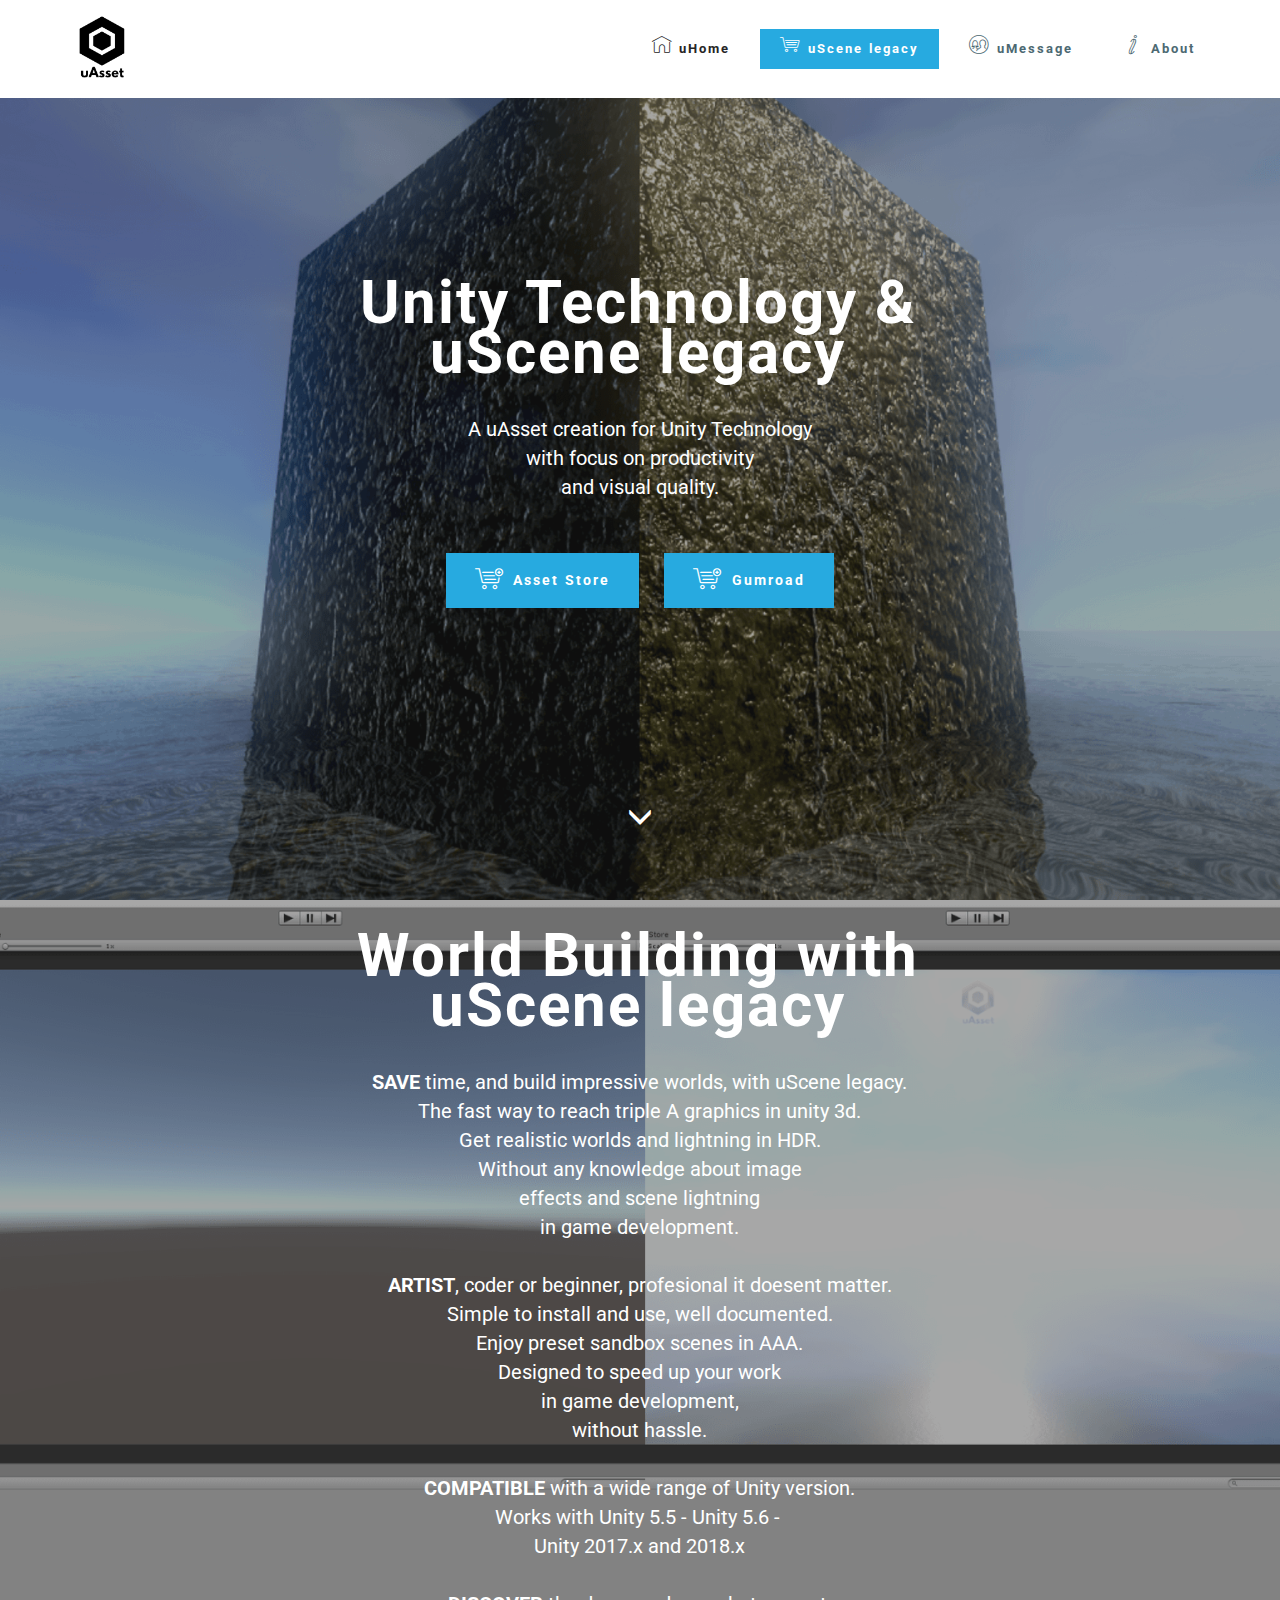
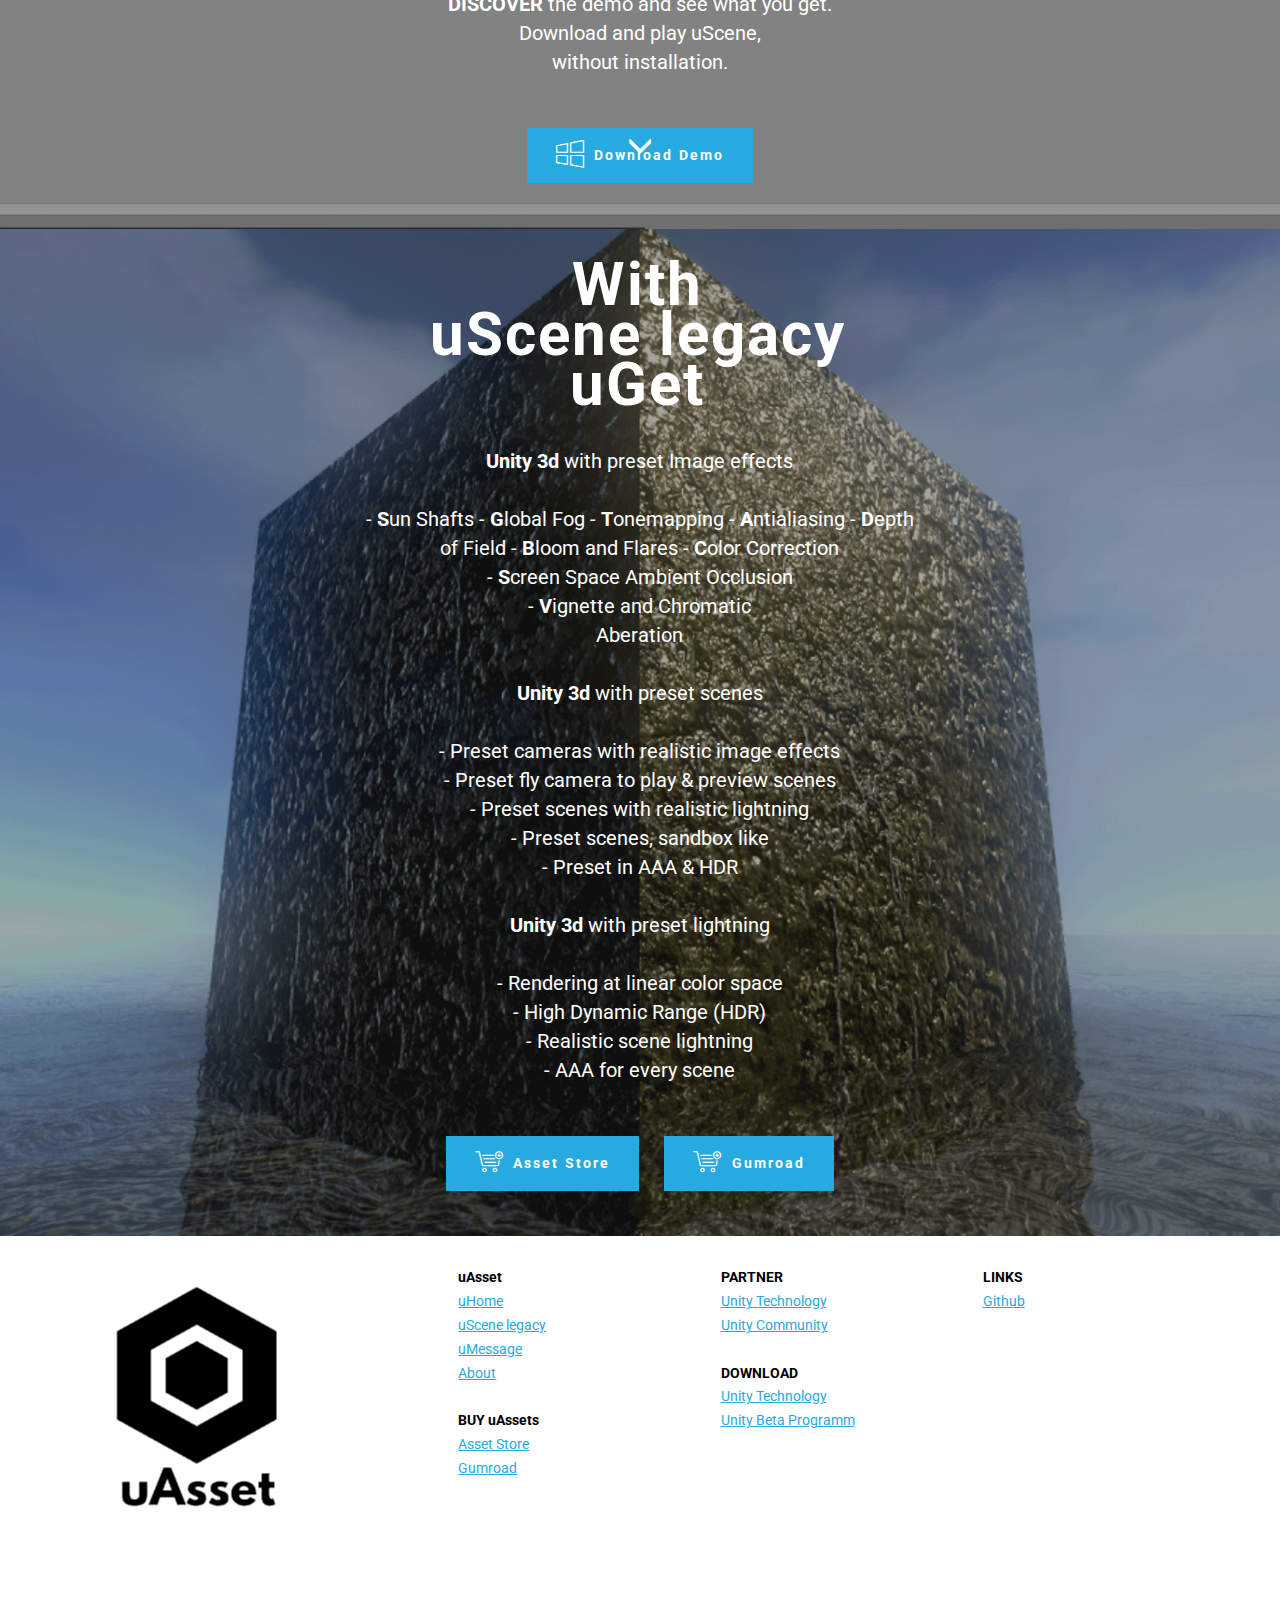
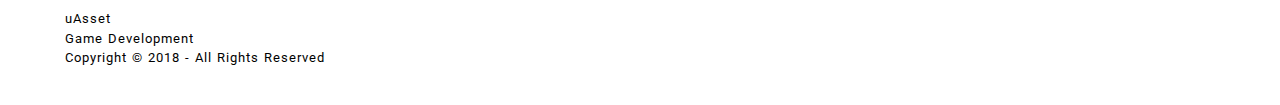
==== page1.html @ ce0c747e "create github pages" ====
<!DOCTYPE html>
<html >
<head>
  <!-- Site made with Mobirise Website Builder v4.8.6, https://mobirise.com -->
  <meta charset="UTF-8">
  <meta http-equiv="X-UA-Compatible" content="IE=edge">
  <meta name="generator" content="Mobirise v4.8.6, mobirise.com">
  <meta name="viewport" content="width=device-width, initial-scale=1, minimum-scale=1">
  <link rel="shortcut icon" href="assets/images/uscene-logo-1-128x128.png" type="image/x-icon">
  <meta name="description" content="The fast way to reach triple A graphics in unity 3d. With Unity 3D Technology and uScene legacy. Get realistic effects and lightning in HDR.">
  <title>uScene legacy - A uAsset creation for unity technology</title>
  <link rel="stylesheet" href="https://fonts.googleapis.com/css?family=Roboto:700,400&subset=cyrillic,latin,greek,vietnamese">
  <link rel="stylesheet" href="assets/web/assets/mobirise-icons/mobirise-icons.css">
  <link rel="stylesheet" href="assets/bootstrap/css/bootstrap.min.css">
  <link rel="stylesheet" href="assets/animate.css/animate.min.css">
  <link rel="stylesheet" href="assets/mobirise/css/style.css">
  <link rel="stylesheet" href="assets/mobirise/css/mbr-additional.css" type="text/css">
  
  
  
</head>
<body>
  <section class="mbr-navbar mbr-navbar--freeze mbr-navbar--absolute mbr-navbar--auto-collapse" id="ext_menu-7" data-rv-view="18">
    <div class="mbr-navbar__section mbr-section">
        <div class="mbr-section__container container">
            <div class="mbr-navbar__container">
                <div class="mbr-navbar__column mbr-navbar__column--s mbr-navbar__brand">
                    <span class="mbr-navbar__brand-link mbr-brand mbr-brand--inline">
                        <span class="mbr-brand__logo"><a href="https://mobirise.com"><img src="assets/images/uscene-logo-1-128x128.png" class="mbr-navbar__brand-img mbr-brand__img" alt="Mobirise"></a></span>
                        
                    </span>
                </div>
                <div class="mbr-navbar__hamburger mbr-hamburger"><span class="mbr-hamburger__line"></span></div>
                <div class="mbr-navbar__column mbr-navbar__menu">
                    <nav class="mbr-navbar__menu-box mbr-navbar__menu-box--inline-right">
                        <div class="mbr-navbar__column">
                            <ul class="mbr-navbar__items mbr-navbar__items--right float-left mbr-buttons mbr-buttons--freeze mbr-buttons--right btn-decorator mbr-buttons--active"><li class="mbr-navbar__item"><a class="mbr-buttons__link btn text-black" href="index.html"><span class="mbri-home mbr-iconfont mbr-iconfont-btn"></span>uHome</a></li>   </ul>                            
                            <ul class="mbr-navbar__items mbr-navbar__items--right mbr-buttons mbr-buttons--freeze mbr-buttons--right btn-inverse mbr-buttons--active"> <li class="mbr-navbar__item"><a class="mbr-buttons__btn btn btn-info" href="page1.html"><span class="mbri-shopping-cart mbr-iconfont mbr-iconfont-btn-parent"></span>uScene legacy</a></li> <li class="mbr-navbar__item"><a class="mbr-buttons__btn btn btn-link" href="page2.html"><span class="mbri-users mbr-iconfont mbr-iconfont-btn-parent"></span>uMessage</a></li> <li class="mbr-navbar__item"><a class="mbr-buttons__btn btn btn-link" href="page3.html"><span class="mbri-italic mbr-iconfont mbr-iconfont-btn-parent"></span>About</a></li>         </ul>
                        </div>
                    </nav>
                </div>
            </div>
        </div>
    </div>
</section>

<section class="engine"><a href="https://mobirise.info/m">free web design templates</a></section><section class="mbr-box mbr-section mbr-section--relative mbr-section--fixed-size mbr-section--full-height mbr-section--bg-adapted mbr-after-navbar" id="header4-a" data-rv-view="9" style="background-image: url(assets/images/uasset-uscene-legacy-3-1920x1080.png);">
    <div class="mbr-box__magnet mbr-box__magnet--sm-padding mbr-box__magnet--center-center">
        <div class="mbr-overlay" style="opacity: 0.4; background-color: rgb(34, 34, 34);"></div>
        <div class="mbr-box__container mbr-section__container container">
            <div class="mbr-box mbr-box--stretched"><div class="mbr-box__magnet mbr-box__magnet--center-center">
                <div class="row"><div class=" col-sm-8 col-sm-offset-2">
                    <div class="mbr-hero animated fadeInUp">
                        <h1 class="mbr-hero__text">Unity Technology &amp;
<div>uScene legacy</div></h1>
                        <p class="mbr-hero__subtext"><br>A uAsset creation for Unity Technology<br>with focus on productivity<br>and visual quality.</p>
                    </div>
                    <div class="mbr-buttons btn-inverse mbr-buttons--center"> <a class="mbr-buttons__btn btn btn-lg animated fadeInUp delay btn-info" href="https://assetstore.unity.com/publishers/35467"><span class="mbri-cart-add mbr-iconfont mbr-iconfont-btn"></span>Asset Store</a> <a class="mbr-buttons__btn btn btn-lg animated fadeInUp delay btn-info" href="https://gumroad.com/uasset"><span class="mbri-cart-add mbr-iconfont mbr-iconfont-btn"></span>Gumroad</a> </div>
                </div></div>
            </div></div>
        </div>
        <div class="mbr-arrow mbr-arrow--floating text-center">
            <div class="mbr-section__container container">
                <a class="mbr-arrow__link" href="#header4-b"><i class="glyphicon glyphicon-menu-down"></i></a>
            </div>
        </div>
    </div>
</section>

<section class="mbr-box mbr-section mbr-section--relative mbr-section--fixed-size mbr-section--full-height mbr-section--bg-adapted" id="header4-b" data-rv-view="12" style="background-image: url(assets/images/uasset-game-development-1-1920x1080.png);">
    <div class="mbr-box__magnet mbr-box__magnet--sm-padding mbr-box__magnet--center-center">
        <div class="mbr-overlay" style="opacity: 0.4; background-color: rgb(34, 34, 34);"></div>
        <div class="mbr-box__container mbr-section__container container">
            <div class="mbr-box mbr-box--stretched"><div class="mbr-box__magnet mbr-box__magnet--center-center">
                <div class="row"><div class=" col-sm-8 col-sm-offset-2">
                    <div class="mbr-hero animated fadeInUp">
                        <h1 class="mbr-hero__text">World Building with
<div>uScene legacy</div></h1>
                        <p class="mbr-hero__subtext"><br><strong>SAVE</strong> time, and build impressive worlds, with uScene legacy.<br>The fast way to reach triple A graphics in unity 3d.<br>Get realistic worlds and lightning in HDR.<br>Without any knowledge about image<br>effects and scene lightning<br>in game development.<br><br><strong>ARTIST</strong>, coder or beginner, profesional it doesent matter.<br>Simple to install and use, well documented.<br>Enjoy preset sandbox scenes in AAA.<br>Designed to speed up your work<br>in game development,<br>without hassle.<br><br><strong>COMPATIBLE</strong> with a wide range of Unity version.
<br>Works with&nbsp;Unity 5.5 - Unity 5.6 -&nbsp;<br>Unity 2017.x&nbsp;and 2018.x<br><br><strong>DISCOVER</strong> the demo and see what you get.<br>Download and play uScene,<br>without installation.<br></p>
                    </div>
                    <div class="mbr-buttons btn-inverse mbr-buttons--center"><a class="mbr-buttons__btn btn btn-lg animated fadeInUp delay btn-info" href="https://workupload.com/file/JyJwVzpN"><span class="mbri-windows mbr-iconfont mbr-iconfont-btn"></span>Download Demo</a> </div>
                </div></div>
            </div></div>
        </div>
        <div class="mbr-arrow mbr-arrow--floating text-center">
            <div class="mbr-section__container container">
                <a class="mbr-arrow__link" href="#header4-c"><i class="glyphicon glyphicon-menu-down"></i></a>
            </div>
        </div>
    </div>
</section>

<section class="mbr-box mbr-section mbr-section--relative mbr-section--fixed-size mbr-section--full-height mbr-section--bg-adapted" id="header4-c" data-rv-view="15" style="background-image: url(assets/images/uasset-uscene-legacy-3-1920x1080.png);">
    <div class="mbr-box__magnet mbr-box__magnet--sm-padding mbr-box__magnet--center-center">
        <div class="mbr-overlay" style="opacity: 0.4; background-color: rgb(34, 34, 34);"></div>
        <div class="mbr-box__container mbr-section__container container">
            <div class="mbr-box mbr-box--stretched"><div class="mbr-box__magnet mbr-box__magnet--center-center">
                <div class="row"><div class=" col-sm-8 col-sm-offset-2">
                    <div class="mbr-hero animated fadeInUp">
                        <h1 class="mbr-hero__text">With
<div>uScene&nbsp;<span style="color: inherit; font-family: inherit;">legacy</span></div><div>uGet</div></h1>
                        <p class="mbr-hero__subtext"><br><strong>Unity 3d </strong>with preset Image effects<br><br>- <strong>S</strong>un Shafts - <strong>G</strong>lobal Fog - <strong>T</strong>onemapping - <strong>A</strong>ntialiasing - <strong>D</strong>epth<br>of Field - <strong>B</strong>loom and Flares - <strong>C</strong>olor Correction<br>- <strong>S</strong>creen Space Ambient Occlusion<br>- <strong>V</strong>ignette and Chromatic<br>Aberation<br><br><strong>Unity 3d </strong>with preset scenes<br><br>- Preset cameras with realistic image effects<br>- Preset fly camera to play &amp; preview scenes<br>- Preset scenes with realistic lightning<br>- Preset scenes, sandbox like<br>- Preset in AAA &amp; HDR<br><br><strong>Unity 3d </strong>with preset lightning<br><br>- Rendering at linear color space<br>- High Dynamic Range (HDR)<br>- Realistic scene lightning<br>- AAA for every scene<br></p>
                    </div>
                    <div class="mbr-buttons btn-inverse mbr-buttons--center"> <a class="mbr-buttons__btn btn btn-lg animated fadeInUp delay btn-info" href="https://gumroad.com/l/uSceneLegacy"><span class="mbri-cart-add mbr-iconfont mbr-iconfont-btn"></span>Asset Store</a> <a class="mbr-buttons__btn btn btn-lg animated fadeInUp delay btn-info" href="https://gumroad.com/uasset"><span class="mbri-cart-add mbr-iconfont mbr-iconfont-btn"></span>Gumroad</a> </div>
                </div></div>
            </div></div>
        </div>
        
    </div>
</section>

<section class="mbr-section mbr-section--relative mbr-section--fixed-size" id="contacts1-8" data-rv-view="20" style="background-color: rgb(255, 255, 255);">
    
    <div class="mbr-section__container container">
        <div class="mbr-contacts mbr-contacts--wysiwyg row" style="padding-top: 30px; padding-bottom: 30px;">
            <div class="col-sm-4">
                <div><img src="assets/images/uscene-logo-2-265x265.png" class="mbr-contacts__img mbr-contacts__img--left"></div>
            </div>
            <div class="col-sm-8">
                <div class="row">
                    <div class="col-sm-4">
                        <p class="mbr-contacts__text"><strong>uAsset</strong><br><a href="index.html" class="text-info">uHome</a><br><a href="page1.html" class="text-info">uScene legacy</a><br><a href="page2.html" class="text-info">uMessage</a><br><a href="page3.html" class="text-info">About</a><br><br><strong>BUY uAssets</strong><br><a href="https://assetstore.unity.com/publishers/35467" class="text-info">Asset Store</a><br><a href="https://gumroad.com/uasset" class="text-info">Gumroad</a><br></p>
                    </div>
                    <div class="col-sm-4">
                        <p class="mbr-contacts__text"><strong>PARTNER</strong><br><a href="https://unity3d.com" class="text-info">Unity Technology</a><br><a href="https://unity3d.com/community" class="text-info">Unity Community</a><strong><br></strong><br><strong>DOWNLOAD</strong><br><a href="https://unity3d.com/get-unity/download/archive" class="text-info">Unity&nbsp;Technology</a><br><a href="https://unity3d.com/unity/beta" class="text-info">Unity Beta Programm</a><a href="https://store.unity.com" class="text-info"><br></a><br></p>
                    </div>
                    <div class="col-sm-4"><p class="mbr-contacts__text"><strong>LINKS</strong></p><p class="mbr-contacts__text"><a href="https://github.com/" class="text-info">Github</a></p></div>
                </div>
            </div>
        </div>
    </div>
</section>

<footer class="mbr-section mbr-section--relative mbr-section--fixed-size" id="footer1-9" data-rv-view="22" style="background-color: rgb(255, 255, 255);">
    
    <div class="mbr-section__container container">
        <div class="mbr-footer mbr-footer--wysiwyg row" style="padding-top: 36.9px; padding-bottom: 36.9px;">
            <div class="col-sm-12">
                <p class="mbr-footer__copyright">uAsset <br>Game Development <br>Copyright © 2018&nbsp;- All Rights Reserved<br></p>
            </div>
        </div>
    </div>
</footer>


  <script src="assets/web/assets/jquery/jquery.min.js"></script>
  <script src="assets/bootstrap/js/bootstrap.min.js"></script>
  <script src="assets/smooth-scroll/smooth-scroll.js"></script>
  <script src="assets/mobirise/js/script.js"></script>
  
  
</body>
</html>
---- assets/web/assets/mobirise-icons/mobirise-icons.css ----
@font-face {
  font-family: 'MobiriseIcons';
  src:  url('mobirise-icons.eot?spat4u');
  src:  url('mobirise-icons.eot?spat4u#iefix') format('embedded-opentype'),
    url('mobirise-icons.ttf?spat4u') format('truetype'),
    url('mobirise-icons.woff?spat4u') format('woff'),
    url('mobirise-icons.svg?spat4u#MobiriseIcons') format('svg');
  font-weight: normal;
  font-style: normal;
}

[class^="mbri-"], [class*=" mbri-"] {
  /* use !important to prevent issues with browser extensions that change fonts */
  font-family: MobiriseIcons !important;
  speak: none;
  font-style: normal;
  font-weight: normal;
  font-variant: normal;
  text-transform: none;
  line-height: 1;

  /* Better Font Rendering =========== */
  -webkit-font-smoothing: antialiased;
  -moz-osx-font-smoothing: grayscale;
}

.mbri-add-submenu:before {
  content: "\e900";
}
.mbri-alert:before {
  content: "\e901";
}
.mbri-align-center:before {
  content: "\e902";
}
.mbri-align-justify:before {
  content: "\e903";
}
.mbri-align-left:before {
  content: "\e904";
}
.mbri-align-right:before {
  content: "\e905";
}
.mbri-android:before {
  content: "\e906";
}
.mbri-apple:before {
  content: "\e907";
}
.mbri-arrow-down:before {
  content: "\e908";
}
.mbri-arrow-next:before {
  content: "\e909";
}
.mbri-arrow-prev:before {
  content: "\e90a";
}
.mbri-arrow-up:before {
  content: "\e90b";
}
.mbri-bold:before {
  content: "\e90c";
}
.mbri-bookmark:before {
  content: "\e90d";
}
.mbri-bootstrap:before {
  content: "\e90e";
}
.mbri-briefcase:before {
  content: "\e90f";
}
.mbri-browse:before {
  content: "\e910";
}
.mbri-bulleted-list:before {
  content: "\e911";
}
.mbri-calendar:before {
  content: "\e912";
}
.mbri-camera:before {
  content: "\e913";
}
.mbri-cart-add:before {
  content: "\e914";
}
.mbri-cart-full:before {
  content: "\e915";
}
.mbri-cash:before {
  content: "\e916";
}
.mbri-change-style:before {
  content: "\e917";
}
.mbri-chat:before {
  content: "\e918";
}
.mbri-clock:before {
  content: "\e919";
}
.mbri-close:before {
  content: "\e91a";
}
.mbri-cloud:before {
  content: "\e91b";
}
.mbri-code:before {
  content: "\e91c";
}
.mbri-contact-form:before {
  content: "\e91d";
}
.mbri-credit-card:before {
  content: "\e91e";
}
.mbri-cursor-click:before {
  content: "\e91f";
}
.mbri-cust-feedback:before {
  content: "\e920";
}
.mbri-database:before {
  content: "\e921";
}
.mbri-delivery:before {
  content: "\e922";
}
.mbri-desktop:before {
  content: "\e923";
}
.mbri-devices:before {
  content: "\e924";
}
.mbri-down:before {
  content: "\e925";
}
.mbri-download:before {
  content: "\e989";
}
.mbri-drag-n-drop:before {
  content: "\e927";
}
.mbri-drag-n-drop2:before {
  content: "\e928";
}
.mbri-edit:before {
  content: "\e929";
}
.mbri-edit2:before {
  content: "\e92a";
}
.mbri-error:before {
  content: "\e92b";
}
.mbri-extension:before {
  content: "\e92c";
}
.mbri-features:before {
  content: "\e92d";
}
.mbri-file:before {
  content: "\e92e";
}
.mbri-flag:before {
  content: "\e92f";
}
.mbri-folder:before {
  content: "\e930";
}
.mbri-gift:before {
  content: "\e931";
}
.mbri-github:before {
  content: "\e932";
}
.mbri-globe:before {
  content: "\e933";
}
.mbri-globe-2:before {
  content: "\e934";
}
.mbri-growing-chart:before {
  content: "\e935";
}
.mbri-hearth:before {
  content: "\e936";
}
.mbri-help:before {
  content: "\e937";
}
.mbri-home:before {
  content: "\e938";
}
.mbri-hot-cup:before {
  content: "\e939";
}
.mbri-idea:before {
  content: "\e93a";
}
.mbri-image-gallery:before {
  content: "\e93b";
}
.mbri-image-slider:before {
  content: "\e93c";
}
.mbri-info:before {
  content: "\e93d";
}
.mbri-italic:before {
  content: "\e93e";
}
.mbri-key:before {
  content: "\e93f";
}
.mbri-laptop:before {
  content: "\e940";
}
.mbri-layers:before {
  content: "\e941";
}
.mbri-left-right:before {
  content: "\e942";
}
.mbri-left:before {
  content: "\e943";
}
.mbri-letter:before {
  content: "\e944";
}
.mbri-like:before {
  content: "\e945";
}
.mbri-link:before {
  content: "\e946";
}
.mbri-lock:before {
  content: "\e947";
}
.mbri-login:before {
  content: "\e948";
}
.mbri-logout:before {
  content: "\e949";
}
.mbri-magic-stick:before {
  content: "\e94a";
}
.mbri-map-pin:before {
  content: "\e94b";
}
.mbri-menu:before {
  content: "\e94c";
}
.mbri-mobile:before {
  content: "\e94d";
}
.mbri-mobile2:before {
  content: "\e94e";
}
.mbri-mobirise:before {
  content: "\e94f";
}
.mbri-more-horizontal:before {
  content: "\e950";
}
.mbri-more-vertical:before {
  content: "\e951";
}
.mbri-music:before {
  content: "\e952";
}
.mbri-new-file:before {
  content: "\e953";
}
.mbri-numbered-list:before {
  content: "\e954";
}
.mbri-opened-folder:before {
  content: "\e955";
}
.mbri-pages:before {
  content: "\e956";
}
.mbri-paper-plane:before {
  content: "\e957";
}
.mbri-paperclip:before {
  content: "\e958";
}
.mbri-photo:before {
  content: "\e959";
}
.mbri-photos:before {
  content: "\e95a";
}
.mbri-pin:before {
  content: "\e95b";
}
.mbri-play:before {
  content: "\e95c";
}
.mbri-plus:before {
  content: "\e95d";
}
.mbri-preview:before {
  content: "\e95e";
}
.mbri-print:before {
  content: "\e95f";
}
.mbri-protect:before {
  content: "\e960";
}
.mbri-question:before {
  content: "\e961";
}
.mbri-quote-left:before {
  content: "\e962";
}
.mbri-quote-right:before {
  content: "\e963";
}
.mbri-refresh:before {
  content: "\e964";
}
.mbri-responsive:before {
  content: "\e965";
}
.mbri-right:before {
  content: "\e966";
}
.mbri-rocket:before {
  content: "\e967";
}
.mbri-sad-face:before {
  content: "\e968";
}
.mbri-sale:before {
  content: "\e969";
}
.mbri-save:before {
  content: "\e96a";
}
.mbri-search:before {
  content: "\e96b";
}
.mbri-setting:before {
  content: "\e96c";
}
.mbri-setting2:before {
  content: "\e96d";
}
.mbri-setting3:before {
  content: "\e96e";
}
.mbri-share:before {
  content: "\e96f";
}
.mbri-shopping-bag:before {
  content: "\e970";
}
.mbri-shopping-basket:before {
  content: "\e971";
}
.mbri-shopping-cart:before {
  content: "\e972";
}
.mbri-sites:before {
  content: "\e973";
}
.mbri-smile-face:before {
  content: "\e974";
}
.mbri-speed:before {
  content: "\e975";
}
.mbri-star:before {
  content: "\e976";
}
.mbri-success:before {
  content: "\e977";
}
.mbri-sun:before {
  content: "\e978";
}
.mbri-sun2:before {
  content: "\e979";
}
.mbri-tablet:before {
  content: "\e97a";
}
.mbri-tablet-vertical:before {
  content: "\e97b";
}
.mbri-target:before {
  content: "\e97c";
}
.mbri-timer:before {
  content: "\e97d";
}
.mbri-to-ftp:before {
  content: "\e97e";
}
.mbri-to-local-drive:before {
  content: "\e97f";
}
.mbri-touch-swipe:before {
  content: "\e980";
}
.mbri-touch:before {
  content: "\e981";
}
.mbri-trash:before {
  content: "\e982";
}
.mbri-underline:before {
  content: "\e983";
}
.mbri-unlink:before {
  content: "\e984";
}
.mbri-unlock:before {
  content: "\e985";
}
.mbri-up-down:before {
  content: "\e986";
}
.mbri-up:before {
  content: "\e987";
}
.mbri-update:before {
  content: "\e988";
}
.mbri-upload:before {
 content: "\e926"; 
}
.mbri-user:before {
  content: "\e98a";
}
.mbri-user2:before {
  content: "\e98b";
}
.mbri-users:before {
  content: "\e98c";
}
.mbri-video:before {
  content: "\e98d";
}
.mbri-video-play:before {
  content: "\e98e";
}
.mbri-watch:before {
  content: "\e98f";
}
.mbri-website-theme:before {
  content: "\e990";
}
.mbri-wifi:before {
  content: "\e991";
}
.mbri-windows:before {
  content: "\e992";
}
.mbri-zoom-out:before {
  content: "\e993";
}
.mbri-redo:before {
  content: "\e994";
}
.mbri-undo:before {
  content: "\e995";
}
---- assets/mobirise/css/style.css ----
.engine {
	position: absolute;
	text-indent: -2400px;
	text-align: center;
	padding: 0;
	top: 0;
	left: -2400px;
}.is-builder .animated {
  -webkit-animation-name: none !important;
  animation-name: none !important;
}
html {
  position: relative;
  min-height: 100%;
}
.mbr-embedded-video {
  position: relative;
}
.mbr-background-video,
.mbr-background-video-preview {
  bottom: 0;
  left: 0;
  overflow: hidden;
  position: absolute;
  right: 0;
  top: 0;
}
.mbr-parallax-background,
.mbr-background {
  background-attachment: fixed !important;
  background-position: 50% 0;
  background-repeat: no-repeat;
  background-size: cover !important;
}
.mbr-hidden-scrollbar .mbr-parallax-background {
  background-size: auto 130%;
}
.mobile .mbr-parallax-background {
  background-attachment: scroll !important;
}
.mbr-background {
  background-attachment: scroll !important;
}
.mbr-navbar {
  position: relative;
  width: 100%;
}
.mbr-navbar:before {
  content: "";
  display: block;
}
.mbr-navbar__brand-link:after,
.mbr-navbar__brand-img {
  max-height: 74px;
  height: 100%;
}
.mbr-navbar:before,
.mbr-navbar__container {
  height: 98px;
}
.mbr-navbar--ss .mbr-navbar__brand-link:after,
.mbr-navbar--ss .mbr-navbar__brand-img {
  height: 74px;
}
.mbr-navbar--ss:before,
.mbr-navbar--ss .mbr-navbar__container {
  height: 98px;
}
.mbr-navbar--xs .mbr-navbar__brand-link:after,
.mbr-navbar--xs .mbr-navbar__brand-img {
  height: 32px;
}
.mbr-navbar--xs:before,
.mbr-navbar--xs .mbr-navbar__container {
  height: 56px;
}
.mbr-navbar--s .mbr-navbar__brand-link:after,
.mbr-navbar--s .mbr-navbar__brand-img {
  height: 48px;
}
.mbr-navbar--s:before,
.mbr-navbar--s .mbr-navbar__container {
  height: 72px;
}
.mbr-navbar--m .mbr-navbar__brand-link:after,
.mbr-navbar--m .mbr-navbar__brand-img {
  height: 64px;
}
.mbr-navbar--m:before,
.mbr-navbar--m .mbr-navbar__container {
  height: 88px;
}
.mbr-navbar--l .mbr-navbar__brand-link:after,
.mbr-navbar--l .mbr-navbar__brand-img {
  height: 96px;
}
.mbr-navbar--l:before,
.mbr-navbar--l .mbr-navbar__container {
  height: 120px;
}
.mbr-navbar--xl .mbr-navbar__brand-link:after,
.mbr-navbar--xl .mbr-navbar__brand-img {
  height: 128px;
}
.mbr-navbar--xl:before,
.mbr-navbar--xl .mbr-navbar__container {
  height: 152px;
}
.mbr-navbar--short .mbr-navbar__brand-link:after,
.mbr-navbar--short .mbr-navbar__brand-img {
  height: 40px;
}
.mbr-navbar--short .mbr-brand__logo .mbr-iconfont{
  font-size: 40px;
}
.mbr-navbar--short:before,
.mbr-navbar--short .mbr-navbar__container {
  height: 64px;
}
.mbr-navbar--short .mbr-navbar__container {
  padding: 12px 0;
}
@media (max-width: 767px) {
  .mbr-navbar--short .mbr-navbar__brand-link:after,
  .mbr-navbar--short .mbr-navbar__brand-img {
    height: 31px;
  }
  .mbr-navbar--short:before,
  .mbr-navbar--short .mbr-navbar__container {
    height: 45px;
  }
  .mbr-navbar--short .mbr-navbar__container {
    padding: 7px 0;
  }
}
.mbr-navbar__brand-img {
  position: relative;
}
.mbr-navbar__brand-img,
.mbr-navbar__container,
.mbr-navbar__section {
  -webkit-transition: all 300ms ease-in-out 0s;
  -o-transition: all 300ms ease-in-out 0s;
  transition: all 300ms ease-in-out 0s;
}
.mbr-navbar__section {
  background: #2c2c2c;
  height: auto;
  position: absolute;
  top: 0;
  width: 100%;
  z-index: 1000;
}
.mbr-navbar__container {
  display: table;
  padding: 12px 0;
  width: 100%;
}
.mbr-navbar__menu-box {
  display: table;
  width: 100%;
}
.mbr-navbar__menu-box--inline-left,
.mbr-navbar__menu-box--inline-center,
.mbr-navbar__menu-box--inline-right {
  display: block;
  text-align: left;
}
.mbr-navbar__menu-box--inline-center {
  text-align: center;
}
.mbr-navbar__menu-box--inline-right {
  text-align: right;
}
.mbr-navbar__column {
  display: table-cell;
  vertical-align: middle;
}
.mbr-navbar__column--xxs {
  width: 1%;
}
.mbr-navbar__column--xs {
  width: 10%;
}
.mbr-navbar__column--s {
  width: 20%;
}
.mbr-navbar__column--m {
  width: 30%;
}
.mbr-navbar__column--l {
  width: 40%;
}
.mbr-navbar__column--xl {
  width: 50%;
}
.mbr-navbar__menu-box--inline-left .mbr-navbar__column,
.mbr-navbar__menu-box--inline-center .mbr-navbar__column,
.mbr-navbar__menu-box--inline-right .mbr-navbar__column {
  display: inline-block;
}
.mbr-navbar__items {
  float: left;
  padding-left: 0px;
  position: relative;
  left: -20px;
}
.mbr-navbar__items--right {
  float: right;
  left: 0;
}
.float-left {
  float: left;
}
.mbr-navbar__item {
  display: block;
  float: left;
  position: relative;
}
.mbr-navbar__hamburger {
  display: none;
  margin-top: -11px;
  position: absolute;
  right: 0;
  top: 50%;
  z-index: 10000;
}
.mbr-navbar--collapsed .mbr-navbar__container {
  position: relative;
}
.mbr-navbar--collapsed .mbr-navbar__column {
  display: block;
  width: 100%;
}
.mbr-navbar--collapsed .mbr-navbar__items--right {
  padding-top: 13px;
}
.mbr-navbar--collapsed .mbr-navbar__menu {
  background: rgba(0, 0, 0, 0.9);
  display: none;
  height: 100%;
  left: 0;
  position: fixed;
  top: 0;
  width: 100%;
  z-index: 9999;
}
.mbr-navbar--collapsed .mbr-navbar__menu-box {
  display: table-cell;
  vertical-align: middle;
}
.mbr-navbar--collapsed .mbr-navbar__items {
  float: none;
}
.mbr-navbar--collapsed .mbr-navbar__item {
  float: none;
}
.mbr-navbar--collapsed .mbr-navbar__hamburger {
  display: block;
}
.mbr-navbar--collapsed.mbr-navbar--open .mbr-navbar__menu {
  display: table;
}
.mbr-navbar--collapsed.mbr-navbar--open:not(.mbr-navbar--sticky) .mbr-navbar__section {
  background: none;
  position: fixed;
}
.mbr-navbar--collapsed.mbr-navbar--open .mbr-navbar__brand {
  visibility: hidden;
}
.mbr-navbar--collapsed.mbr-navbar--sticky.mbr-navbar--open .mbr-navbar__brand {
  visibility: visible;
}
.mbr-navbar--collapsed.mbr-navbar--open .mbr-navbar__brand-img,
.mbr-navbar--collapsed.mbr-navbar--open .mbr-navbar__container {
  -webkit-transition: none;
  -o-transition: none;
  transition: none;
}
.mbr-navbar--freeze.mbr-navbar--collapsed.mbr-navbar--open .mbr-navbar__hamburger,
.mbr-navbar--freeze.mbr-navbar--collapsed.mbr-navbar--open .mbr-navbar__hamburger:hover {
  color: #fff !important;
}
.mbr-navbar--sticky .mbr-navbar__section {
  position: fixed;
}
.mbr-navbar--absolute {
  position: absolute;
}
/* fix for popup menu conflict */
@media (max-width: 480px) {
  .mbr-navbar--absolute.mbr-navbar[id^=menu-] {
    position: absolute;
  }
}
.mbr-navbar--transparent .mbr-navbar__section {
  background: none;
}
.mbr-navbar--stuck .mbr-navbar__section,
.mbr-navbar--relative .mbr-navbar__section {
  background: #2c2c2c;
}
@media (max-width: 991px) {
  .mbr-navbar--auto-collapse .mbr-navbar__container {
    position: relative;
  }
  .mbr-navbar--auto-collapse .mbr-navbar__column {
    display: block;
    width: 100%;
  }
  .mbr-navbar__column {
    max-height: 100vh;
    overflow-x: hidden;
    overflow-y:auto;
  }
  .mbr-navbar__column::-webkit-scrollbar {
    display:none;
  }
  .mbr-navbar--auto-collapse .mbr-navbar__items--right {
    padding-top: 13px;
  }
  .mbr-navbar--auto-collapse .mbr-navbar__menu {
    background: rgba(0, 0, 0, 0.9);
    display: none;
    height: 100%;
    left: 0;
    position: fixed;
    top: 0;
    width: 100%;
    z-index: 9999;
  }
  .mbr-navbar--auto-collapse .mbr-navbar__menu-box {
    display: table-cell;
    vertical-align: middle;
  }
  .mbr-navbar--auto-collapse .mbr-navbar__items {
    float: none;
  }
  .mbr-navbar--auto-collapse .mbr-navbar__item {
    float: none;
  }
  .mbr-navbar--auto-collapse .mbr-navbar__hamburger {
    display: block;
  }
  .mbr-navbar--auto-collapse.mbr-navbar--open .mbr-navbar__menu {
    display: table;
  }
  .mbr-navbar--auto-collapse.mbr-navbar--open:not(.mbr-navbar--sticky) .mbr-navbar__section {
    background: none;
    position: fixed;
  }
  .mbr-navbar--auto-collapse.mbr-navbar--open .mbr-navbar__brand {
    visibility: hidden;
  }
  .mbr-navbar--auto-collapse.mbr-navbar--sticky.mbr-navbar--open .mbr-navbar__brand {
    visibility: visible;
  }
  .mbr-navbar--auto-collapse.mbr-navbar--open .mbr-navbar__brand-img,
  .mbr-navbar--auto-collapse.mbr-navbar--open .mbr-navbar__container {
    -webkit-transition: none;
    -o-transition: none;
    transition: none;
  }
}
.mbr-after-navbar:before {
  content: "";
  display: block;
  height: 98px;
}
.mbr-hamburger {
  cursor: pointer;
  height: 23px;
  width: 30px;
}
.mbr-hamburger:focus {
  outline: none;
}
.mbr-hamburger__line,
.mbr-hamburger__line:before,
.mbr-hamburger__line:after {
  content: "";
  position: absolute;
  display: block;
  height: 1px;
  cursor: pointer;
}
.mbr-hamburger__line,
.mbr-hamburger__line:before,
.mbr-hamburger__line:after {
  width: 30px;
  border-bottom: 5px solid;
  top: 9px;
}
.mbr-hamburger__line:before {
  top: -9px;
}
.mbr-hamburger__line:after {
  top: 9px;
}
.mbr-hamburger__line,
.mbr-hamburger__line:before,
.mbr-hamburger__line:after {
  -webkit-transition: all 300ms ease-in-out;
  transition: all 300ms ease-in-out;
}
.mbr-hamburger--open .mbr-hamburger__line {
  border-color: transparent;
}
.mbr-hamburger--open .mbr-hamburger__line:before,
.mbr-hamburger--open .mbr-hamburger__line:after {
  top: 0;
}
.mbr-hamburger--open .mbr-hamburger__line:before {
  -ms-transform: rotate(45deg);
  -webkit-transform: rotate(45deg);
  transform: rotate(45deg);
}
.mbr-hamburger--open .mbr-hamburger__line:after {
  top: 10px;
  -ms-transform: translatey(-10px) rotate(-45deg);
  -webkit-transform: translatey(-10px) rotate(-45deg);
  transform: translatey(-10px) rotate(-45deg);
}
@media (max-width: 767px) {
  .mbr-hamburger {
    height: 23px;
    width: 27px;
  }
  .mbr-hamburger__line,
  .mbr-hamburger__line:before,
  .mbr-hamburger__line:after {
    width: 27px;
    border-bottom: 4px solid;
    top: 9px;
  }
  .mbr-hamburger__line:before {
    top: -9px;
  }
  .mbr-hamburger__line:after {
    top: 9px;
  }
}

.navbar-dropdown .hamburger-icon {
  content: "";
  width: 16px;
  -webkit-box-shadow: 0 -6px 0 1px,0 0 0 1px,0 6px 0 1px;
  -moz-box-shadow: 0 -6px 0 1px,0 0 0 1px,0 6px 0 1px;
  box-shadow: 0 -6px 0 1px,0 0 0 1px,0 6px 0 1px;
}

.mbr-brand {
  display: block;
  float: left;
  position: relative;
}
.mbr-brand,
.mbr-brand:hover {
  text-decoration: none;
}
.mbr-brand__name {
  display: block;
  font-weight: bold;
  margin-top: 5px;
  text-align: center;
}
.mbr-brand__name,
.mbr-brand__name:hover {
  text-decoration: none;
}
.mbr-brand--inline {
  display: table;
}
.mbr-brand--inline:after {
  content: "";
  display: table-cell;
  width: 1px;
}
.mbr-brand--inline .mbr-brand__logo,
.mbr-brand--inline .mbr-brand__name {
  display: table-cell;
  vertical-align: middle;
}
.mbr-brand--inline .mbr-brand__logo {
  padding-right: 10px;
}
.mbr-brand--inline .mbr-brand__name {
  margin: 0;
  text-align: left;
}
.mbr-form {
  display: table;
  margin-top: -13px;
  position: relative;
  top: 14px;
  width: 100%;
}
.mbr-form__left,
.mbr-form__right {
  display: table-cell;
  vertical-align: top;
}
.mbr-form__left {
  padding-right: 3px;
}
.mbr-form__right {
  width: 1px;
}
@media (max-width: 530px) {
  .mbr-form {
    display: block;
    margin-top: -27px;
    position: relative;
    top: 26px;
  }
  .mbr-form__left,
  .mbr-form__right {
    display: block;
  }
  .mbr-form__left {
    margin-bottom: 12px;
    padding-right: 0;
  }
  .mbr-form__right {
    width: 100%;
  }
}
.mbr-section {
  padding: 0 20px;
}
.mbr-section--no-padding {
  padding: 0;
}
.mbr-section--relative {
  position: relative;
}
.mbr-section--fixed-size {
  overflow: hidden;
}
.mbr-section--full-height {
  height: 100vh;
}
.mbr-section--full-height.mbr-after-navbar:before {
  display: none;
}
.mbr-section--bg-adapted {
  background-attachment: scroll;
  background-position: 50% 0;
  background-repeat: no-repeat;
  background-size: cover;
}
.mbr-section--gray {
  background-color: #444444;
}
.mbr-section--light-gray {
  background-color: #f0f0f0;
}
.mbr-section--dark-gray {
  background-color: #3c3c3c;
}
.mbr-section__container {
  padding: 0;
  position: relative;
  z-index: 3;
}
.mbr-section__container--center {
  text-align: center;
}
.mbr-section__container--std-padding {
  padding: 93px 0;
}
.mbr-section__container--std-top-padding {
  padding-top: 93px;
}
.mbr-section__container--std-bot-padding {
  padding-bottom: 93px;
}
.mbr-section__container--sm-padding {
  padding: 41px 0;
}
.mbr-section__container--sm-top-padding {
  padding-top: 41px;
}
.mbr-section__container--sm-bot-padding {
  padding-bottom: 41px;
}
.mbr-section__container--isolated {
  padding-bottom: 93px;
  padding-top: 93px;
}
.mbr-section__container--first {
  padding-top: 93px;
  padding-bottom: 41px;
}
.mbr-section__container--middle {
  padding-bottom: 41px;
}
.mbr-section__container--last {
  padding-bottom: 93px;
}
.mbr-section__row {
  margin-left: -24px;
  margin-right: -24px;
}
.mbr-section__col {
  overflow: hidden;
  padding-left: 24px;
  padding-right: 24px;
}
.mbr-section__left {
  padding-right: 40px;
}
.mbr-section__right {
  padding-left: 15px;
}
.mbr-section__header {
  line-height: 1.5em;
  margin: -10px 0 0;
  text-align: center;
}
@media (min-width: 768px) {
  .mbr-section--short-paddings .mbr-section__container--std-padding {
    padding: 59px 0;
  }
  .mbr-section--short-paddings .mbr-section__container--std-top-padding {
    padding-top: 59px;
  }
  .mbr-section--short-paddings .mbr-section__container--std-bot-padding {
    padding-bottom: 59px;
  }
  .mbr-section--short-paddings .mbr-section__container--sm-padding {
    padding: 41px 0;
  }
  .mbr-section--short-paddings .mbr-section__container--sm-top-padding {
    padding-top: 41px;
  }
  .mbr-section--short-paddings .mbr-section__container--sm-bot-padding {
    padding-bottom: 41px;
  }
  .mbr-section--short-paddings .mbr-section__container--isolated {
    padding-bottom: 59px;
    padding-top: 59px;
  }
  .mbr-section--short-paddings .mbr-section__container--first {
    padding-top: 59px;
    padding-bottom: 41px;
  }
  .mbr-section--short-paddings .mbr-section__container--middle {
    padding-bottom: 41px;
  }
  .mbr-section--short-paddings .mbr-section__container--last {
    padding-bottom: 59px;
  }
}
@media (max-width: 767px) {
  .mbr-section__left {
    padding-right: 15px;
  }
  .mbr-section__right {
    padding-left: 15px;
    padding-top: 51px;
  }
}
.mbr-arrow {
  bottom: 71px;
  left: 0;
  line-height: 1px;
  padding: 0 20px;
  position: absolute;
  width: 100%;
  z-index: 3;
}
.mbr-arrow__link {
  display: inline-block;
  font-size: 26px;
}
.mbr-arrow__link,
.mbr-arrow__link:hover,
.mbr-arrow__link:focus {
  color: #fff;
}
.mbr-arrow--floating .mbr-arrow__link {
  -webkit-animation: floating-arrow 1.6s infinite ease-in-out 0s;
  -o-animation: floating-arrow 1.6s infinite ease-in-out 0s;
  animation: floating-arrow 1.6s infinite ease-in-out 0s;
}
@-webkit-keyframes floating-arrow {
  from {
    -webkit-transform: translateY(0);
    transform: translateY(0);
  }
  65% {
    -webkit-transform: translateY(11px);
    transform: translateY(11px);
  }
  to {
    -webkit-transform: translateY(0);
    transform: translateY(0);
  }
}
@-o-keyframes floating-arrow {
  from {
    -webkit-transform: translateY(0);
    transform: translateY(0);
  }
  65% {
    -webkit-transform: translateY(11px);
    transform: translateY(11px);
  }
  to {
    -webkit-transform: translateY(0);
    transform: translateY(0);
  }
}
@keyframes floating-arrow {
  from {
    -webkit-transform: translateY(0);
    transform: translateY(0);
  }
  65% {
    -webkit-transform: translateY(11px);
    transform: translateY(11px);
  }
  to {
    -webkit-transform: translateY(0);
    transform: translateY(0);
  }
}
.mbr-arrow--dark .mbr-arrow__link,
.mbr-arrow--dark .mbr-arrow__link:hover,
.mbr-arrow--dark .mbr-arrow__link:focus {
  color: #252525;
}
@media (max-width: 767px) {
  .mbr-arrow {
    bottom: 41px;
  }
}
@media (max-width: 320px) {
  .mbr-arrow {
    bottom: 21px;
    text-align: center;
  }
}
@media all and (device-width: 320px) and (device-height: 568px) and (orientation: portrait) {
  .mbr-arrow {
    bottom: 31px;
  }
}
.mbr-box {
  display: table;
  width: 100%;
}
.mbr-box--fixed {
  table-layout: fixed;
}
.mbr-box--stretched {
  height: 100%;
}
.mbr-box__magnet {
  display: table-cell;
  float: none;
  height: 100%;
  margin-bottom: 0;
  margin-top: 0;
  text-align: center;
  vertical-align: middle;
}
.mbr-box__magnet--sm-padding {
  padding: 41px 0;
}
.mbr-box__magnet--top-left,
.mbr-box__magnet--top-center,
.mbr-box__magnet--top-right {
  vertical-align: top;
}
.mbr-box__magnet--bottom-left,
.mbr-box__magnet--bottom-center,
.mbr-box__magnet--bottom-right {
  vertical-align: bottom;
}
.mbr-box__magnet--top-left,
.mbr-box__magnet--center-left,
.mbr-box__magnet--bottom-left {
  text-align: left;
}
.mbr-box__magnet--top-right,
.mbr-box__magnet--center-right,
.mbr-box__magnet--bottom-right {
  text-align: right;
}
.mbr-box__container {
  height: 50%;
}
@media (max-width: 767px) {
  .mbr-box__container {
    height: 100%;
  }
  .mbr-box--adapted {
    display: block;
  }
  .mbr-box--adapted > .mbr-box__magnet {
    display: block;
    height: auto;
  }
}
.mbr-overlay {
  background: #222;
  bottom: 0;
  left: 0;
  position: absolute;
  right: 0;
  top: 0;
  z-index: 2;
}
.mbr-google-map__marker {
  color: #252525;
  display: none;
  margin: 0;
}
.mbr-google-map--loaded .mbr-google-map__marker {
  display: block;
}
.mbr-hero {
  color: #fff;
  position: relative;
}
.mbr-hero__text {
  font-size: 46px;
  font-weight: bold;
  left: -2px;
  letter-spacing: 2px;
  line-height: 50px;
  margin: -18px 0 1px 0;
  padding-bottom: 41px;
  position: relative;
  top: 8px;
}
.mbr-hero__subtext {
  font-size: 21px;
  line-height: 29px;
  margin: -32px 0 3px 0;
  padding: 0 0 41px 0;
  position: relative;
  top: 6px;
}
.mbr-figure {
  display: inline-block;
  /*line-height: 1px;*/
  margin: 0;
  max-width: 100%;
  overflow: hidden;
  position: relative;
}
.mbr-figure--no-bg {
  background: none;
}
.mbr-figure--full-width {
  display: block;
  width: 100%;
}
.mbr-figure.mbr-after-navbar:before {
  display: none;
}
.mbr-figure--full-width iframe,
.mbr-figure--full-width .mbr-figure__img,
.mbr-figure--full-width .mbr-figure__map {
  width: 100%;
}
.mbr-figure iframe,
.mbr-figure__img,
.mbr-figure__map {
  max-width: 100%;
}
@-webkit-keyframes mapCircleLoading {
  from {
    -webkit-transform: rotate(0deg);
  }
  to {
    -webkit-transform: rotate(359deg);
  }
}
@keyframes mapCircleLoading {
  from {
    transform: rotate(0deg);
  }
  to {
    transform: rotate(359deg);
  }
}
.mbr-figure__map {
  height: 400px;
  position: relative;
}
.mbr-figure__map--short {
  height: 300px;
}
.mbr-figure__map iframe {
  height: 100%;
  width: 100%;
}
.mbr-figure__map [data-state-details] {
  color: #6b6763;
  font-family: "Roboto", Helvetica, Arial, sans-serif;
  height: 1.5em;
  margin-top: -0.75em;
  padding-left: 20px;
  padding-right: 20px;
  position: absolute;
  text-align: center;
  top: 50%;
  width: 100%;
}
.mbr-figure__map[data-state] {
  background: #e9e5dc;
}
.mbr-figure__map[data-state="loading"] [data-state-details] {
  display: none;
}
.mbr-figure__map[data-state="loading"]::after {
  content: "";
  -webkit-animation: mapCircleLoading .6s infinite linear;
  animation: mapCircleLoading .6s infinite linear;
  border-radius: 50%;
  border: 6px rgba(255, 255, 255, 0.35) solid;
  border-top-color: #fff;
  height: 40px;
  left: 50%;
  margin-left: -20px;
  margin-top: -20px;
  position: absolute;
  top: 50%;
  width: 40px;
}
.mbr-figure__caption {
  background: rgba(0, 0, 0, 0.5);
  bottom: 0;
  color: #fff;
  display: block;
  font-size: 17px;
  left: 0;
  line-height: 1.3em;
  min-height: 53px;
  padding: 17px 20px;
  position: absolute;
  text-align: left;
  width: 100%;
}
.mbr-figure__caption--no-padding {
  padding: 17px 0;
}
.mbr-figure--wysiwyg .mbr-figure__caption a,
.mbr-figure--wysiwyg .mbr-figure__caption a:hover {
  color: inherit;
  text-decoration: underline;
}
.mbr-figure--caption-inside-top .mbr-figure__caption {
  bottom: auto;
  top: 0;
}
.mbr-figure--caption-outside-top .mbr-figure__caption,
.mbr-figure--caption-outside-bottom .mbr-figure__caption {
  background: none;
  position: relative;
}
.mbr-figure--no-bg.mbr-figure--caption-outside-top .mbr-figure__caption,
.mbr-figure--no-bg.mbr-figure--caption-outside-bottom .mbr-figure__caption {
  color: #252525;
}
.mbr-figure--no-bg.mbr-figure--caption-outside-top .mbr-figure__caption {
  margin-top: -3px;
  padding-top: 0;
}
.mbr-figure--no-bg.mbr-figure--caption-outside-bottom .mbr-figure__caption {
  margin-top: -2px;
  padding-bottom: 0;
  top: 2px;
}
.mbr-figure__caption--std-grid {
  background: none;
  z-index: 2;
  overflow: hidden;
}
.mbr-figure__caption--std-grid:before {
  bottom: 0;
  content: "";
  position: absolute;
  top: 0;
  width: 200%;
  z-index: -1;
  margin-left: -50%;
}
.mbr-figure--caption-inside-top .mbr-figure__caption--std-grid:before,
.mbr-figure--caption-inside-bottom .mbr-figure__caption--std-grid:before {
  background: rgba(0, 0, 0, 0.6);
}
.mbr-figure__caption-small {
  color: #ccc;
  display: block;
  font-size: 14px;
  line-height: 1.3em;
}
.mbr-figure--no-bg.mbr-figure--caption-outside-top .mbr-figure__caption-small,
.mbr-figure--no-bg.mbr-figure--caption-outside-bottom .mbr-figure__caption-small {
  color: #777;
}
@media (max-width: 767px) {
  .mbr-figure--adapted {
    display: block;
    width: 100%;
  }
  .mbr-figure--adapted iframe,
  .mbr-figure--adapted .mbr-figure__img,
  .mbr-figure--adapted .mbr-figure__map {
    width: 100%;
  }
  .mbr-figure--caption-inside-top .mbr-figure__caption,
  .mbr-figure--caption-inside-bottom .mbr-figure__caption {
    background: none;
    position: relative;
  }
  .mbr-figure--caption-inside-top .mbr-figure__caption--std-grid:before,
  .mbr-figure--caption-inside-bottom .mbr-figure__caption--std-grid:before {
    display: none;
  }
}
.mbr-reviews {
  list-style: none;
  margin: 0 -15px;
  padding: 3px 0 0 0;
}
.mbr-reviews__item {
  position: relative;
  margin-top: 39px;
}
.mbr-reviews__text {
  background: #fafafa;
  border-radius: 3px;
  border: 1px solid #ededed;
  color: #777;
  font-size: 16px;
  line-height: 26px;
  padding: 20px;
  position: relative;
}
.mbr-reviews__text:before {
  -webkit-transform: rotate(45deg);
  -ms-transform: rotate(45deg);
  -o-transform: rotate(45deg);
  transform: rotate(45deg);
  width: 14px;
  height: 14px;
  background-color: #fafafa;
  border-color: #ededed;
  border-style: none solid solid none;
  border-width: 0 1px 1px 0;
  bottom: -8px;
  content: "";
  display: block;
  left: 50px;
  position: absolute;
}
.mbr-reviews__p {
  margin: 0;
}
.mbr-reviews__author {
  margin-top: 30px;
  padding-left: 102px;
  position: relative;
}
.mbr-reviews__author--short {
  margin-top: 27px;
  padding-left: 32px;
}
.mbr-reviews__author-img {
  width: 50px;
  height: 50px;
  border-radius: 50%;
  left: 33px;
  position: absolute;
  top: 0;
}
.mbr-reviews__author-name {
  color: #777;
  font-size: 14px;
  font-weight: bold;
  position: relative;
  top: -3px;
}
.mbr-reviews__author-bio {
  color: #999;
  font-size: 12px;
}
@media (max-width: 767px) {
  .mbr-reviews__author {
    padding-bottom: 32px;
  }
  .mbr-reviews__author--short {
    padding-bottom: 1px;
  }
}
@media (min-width: 768px) and (max-width: 991px) {
  .mbr-reviews__item:nth-of-type(2n+1) {
    clear: left;
  }
}
@media (min-width: 992px) {
  .mbr-reviews__item:nth-of-type(3n+1) {
    clear: left;
  }
}
@media (max-width: 991px) {
  .mbr-header--reduce .mbr-header__text {
    padding-top: 1em;
    margin-top: -1em;
  }
}
.mbr-header {
  margin-top: -20px;
  padding: 0;
  position: relative;
  text-align: left;
  top: 10px;
}
.mbr-header--std-padding {
  padding-bottom: 41px;
}
.mbr-header--center {
  text-align: center;
}
.mbr-header__text {
  display: block;
  font-size: 25px;
  font-weight: bold;
  letter-spacing: 6px;
  line-height: 1.5em;
  margin: 0;
}
.mbr-header__subtext {
  color: #777;
  font-size: 14px;
  font-style: italic;
  letter-spacing: 1px;
  margin: 8px 0 7px 0;
}
.mbr-header--inline {
  margin-top: 0;
  padding: 41px 0 28px 0;
  top: 0;
}
.mbr-header--inline .mbr-header__text {
  letter-spacing: 4px;
  line-height: 1em;
  margin: 15px 0 0 0;
}
@media (max-width: 767px) {
  .mbr-header--inline {
    padding: 47px 0 38px 0;
  }
  .mbr-header--inline .mbr-header__text {
    display: block;
    margin: 0 0 38px 0;
  }
  .mbr-header--auto-align .mbr-header__text,
  .mbr-header--auto-align .mbr-header__subtext {
    left: 0;
    text-align: center !important;
  }
}
@media (min-width: 768px) {
  .mbr-header--reduce {
    margin-top: -5px;
    top: 2px;
  }
  .mbr-header--reduce .mbr-header__text {
    font-size: 16px;
    letter-spacing: 1px;
    line-height: 1.1em;
    padding-top: 0.4em;
    margin-top: -0.4em;
  }
}
.mbr-social-icons__icon {
  -webkit-transition: all 0.2s ease-in-out 0s;
  -o-transition: all 0.2s ease-in-out 0s;
  transition: all 0.2s ease-in-out 0s;
  color: #fff;
  cursor: pointer;
  display: inline-block;
  font-size: 29px;
  height: 56px;
  line-height: 61px;
  margin: 0 10px 13px 0;
  position: relative;
  text-align: center;
  width: 56px;
}
.mbr-social-icons__icon:hover {
  color: #fff;
}
.mbr-social-icons--style-1 .mbr-social-icons__icon:hover {
  background: #252525 !important;
}
.mbr-contacts {
  color: #9c9c9c;
  font-size: 14px;
  line-height: 1.7em;
  padding: 45px 0 46px;
}
.mbr-contacts__img {
  max-width: 100%;
  margin: 6px 0 5px 40px;
}
.mbr-contacts__img--left {
  margin-left: 0;
}
.mbr-contacts__text {
  margin: 0;
}
.mbr-contacts__header {
  color: #fff;
  font-size: 14px;
  letter-spacing: 1px;
  margin-bottom: 20px;
  margin-top: 3px;
}
.mbr-contacts__list {
  list-style: none;
  margin: 0;
  padding: 0;
}
@media (max-width: 767px) {
  .mbr-contacts__img {
    margin-bottom: 10px;
  }
  .mbr-contacts__header {
    margin-top: 20px;
    margin-bottom: 10px;
  }
  .mbr-contacts__column {
    margin-top: 37px;
  }
}
.mbr-footer {
  color: #9c9c9c;
  font-size: 13px;
  letter-spacing: 1px;
  line-height: 1.5em;
  padding: 37px 0 39px;
  word-spacing: 1px;
}
.mbr-footer__copyright {
  margin: 0;
}
.mbr-buttons {
  margin: -26px 0 13px 0;
  position: relative;
  text-align: left;
  top: 26px;
}
.mbr-buttons__btn,
.mbr-buttons__link {
  margin: 0 10px 13px 0;
}
.mbr-buttons__btn,
.mbr-buttons__link,
.mbr-buttons__btn:hover,
.mbr-buttons__link:hover {
  text-decoration: none;
}
.mbr-buttons--top {
  top: 44px;
  margin-top: -62px;
}
.mbr-buttons--no-offset {
  margin-top: 0;
  top: 0;
}
.mbr-buttons--only-links {
  left: -20px;
}
.mbr-buttons--center {
  left: 5px;
  text-align: center;
}
.mbr-buttons--center.mbr-buttons--only-links {
  left: 0;
}
.mbr-buttons--right {
  text-align: right;
}
.mbr-buttons--right .mbr-buttons__btn,
.mbr-buttons--right .mbr-buttons__link {
  margin: 0 0 13px 10px;
}
.mbr-buttons--right.mbr-buttons--only-links {
  left: 20px;
}
.mbr-buttons--activated {
  left: 5px;
  text-align: center;
}
.mbr-buttons--activated .mbr-buttons__btn,
.mbr-buttons--activated .mbr-buttons__link {
  margin-left: 0;
  margin-right: 0;
}
.mbr-buttons--activated .mbr-buttons__link {
  font-size: 25px;
  padding: 10px 30px 2px;
}
.mbr-buttons--activated .mbr-buttons__btn {
  font-size: 15px;
  margin-top: 9px;
  padding: 15px 30px;
}
.mbr-buttons--freeze.mbr-buttons--activated .mbr-buttons__link {
  font-size: 25px !important;
}
.mbr-buttons--freeze.mbr-buttons--activated .mbr-buttons__link,
.mbr-buttons--freeze.mbr-buttons--activated .mbr-buttons__link:hover {
  color: #fff !important;
}
.mbr-buttons--freeze.mbr-buttons--activated .mbr-buttons__btn {
  font-size: 15px !important;
}
@media (max-width: 991px) {
  .mbr-buttons {
    top: 0;
  }
  form:not(.mbr-form) .mbr-buttons {
    top: 26px;
  }
  .mbr-buttons:first-child {
    margin-top: 0;
  }
  .mbr-buttons--active {
    left: 5px;
    text-align: center;
  }
  .mbr-buttons--active .mbr-buttons__btn,
  .mbr-buttons--active .mbr-buttons__link {
    margin-left: 0;
    margin-right: 0;
  }
  .mbr-buttons--right.mbr-buttons--only-links {
    left: 0;
  }
  .mbr-buttons--active .mbr-buttons__link {
    font-size: 25px;
    padding: 10px 30px 2px;
  }
  .mbr-buttons--active .mbr-buttons__btn {
    font-size: 15px;
    margin-top: 9px;
    padding: 15px 30px;
  }
  .mbr-buttons--freeze.mbr-buttons--active .mbr-buttons__link {
    font-size: 25px !important;
  }
  .mbr-buttons--freeze.mbr-buttons--active .mbr-buttons__link,
  .mbr-buttons--freeze.mbr-buttons--active .mbr-buttons__link:hover {
    color: #fff !important;
  }
  .mbr-buttons--freeze.mbr-buttons--active .mbr-buttons__btn {
    font-size: 15px !important;
  }
}
@media (max-width: 767px) {
  .mbr-buttons--auto-align {
    left: 5px;
    margin-top: -26px;
    text-align: center;
    top: 26px;
  }
  .mbr-buttons--auto-align.mbr-buttons--only-links {
    left: 0;
  }
}
@media (max-width: 530px) {
  .mbr-buttons {
    left: 0;
  }
  .mbr-buttons__btn,
  .mbr-buttons__link,
  .mbr-buttons--right .mbr-buttons__btn,
  .mbr-buttons--right .mbr-buttons__link {
    display: inline-block;
    margin: 0 0 13px 0;
    text-align: center;
    width: 100%;
  }
  .mbr-buttons--activated .mbr-buttons__btn,
  .mbr-buttons--activated .mbr-buttons__link,
  .mbr-buttons--active .mbr-buttons__btn,
  .mbr-buttons--active .mbr-buttons__link {
    width: auto;
  }
  .mbr-buttons--activated .mbr-buttons__btn,
  .mbr-buttons--active .mbr-buttons__btn {
    margin-top: 9px;
  }
}
.mbr-article {
  color: #777;
  font-size: 17px;
  line-height: 27px;
  text-align: left;
  position: relative;
  margin-top: -21px;
  top: 14px;
}
.mbr-article--wysiwyg h1,
.mbr-article--wysiwyg h2,
.mbr-article--wysiwyg h3,
.mbr-article--wysiwyg h4,
.mbr-article--wysiwyg h5,
.mbr-article--wysiwyg h6 {
  color: #252525;
  display: block;
  font-weight: bold;
  line-height: 1.3em;
  text-align: left;
}
.mbr-article--wysiwyg h1 {
  font-size: 27px;
  letter-spacing: 3px;
}
.mbr-article--wysiwyg h2 {
  font-size: 23px;
  letter-spacing: 2px;
}
.mbr-article--wysiwyg h3 {
  font-size: 19px;
  letter-spacing: 1px;
}
.mbr-article--wysiwyg h4 {
  font-size: 14px;
}
.mbr-article--wysiwyg h5 {
  font-size: 11px;
}
.mbr-article--wysiwyg h6 {
  font-size: 10px;
}
.mbr-article--wysiwyg p,
.mbr-article--wysiwyg ul,
.mbr-article--wysiwyg ol,
.mbr-article--wysiwyg blockquote {
  margin: 0 0 10px 0;
}
.mbr-article--wysiwyg blockquote {
  font-size: 17px;
  border-color: #f97352;
}
@media (max-width: 767px) {
  .mbr-article--auto-align.mbr-article--wysiwyg p,
  .mbr-article--auto-align {
    text-align: left !important;
  }
}
.social-likes__counter {
  -webkit-transition: all 0.2s ease-in-out 0s;
  -o-transition: all 0.2s ease-in-out 0s;
  transition: all 0.2s ease-in-out 0s;
  background: #3c3c3c;
  border-radius: 23px;
  font-size: 12px;
  height: 23px;
  line-height: 24px;
  min-width: 23px;
  padding: 0 5px;
  position: absolute;
  right: -7px;
  text-align: center;
  top: -7px;
}
.social-likes__counter_empty {
  display: none;
}
.social-likes_style-1 .social-likes__icon:hover {
  background: #252525 !important;
}
.social-likes_style-1 .social-likes__icon:hover .social-likes__counter {
  background: #f97352;
}
.social-likes_style-2 .social-likes__icon {
  background: #252525;
}
.social-likes_style-2 .social-likes__counter {
  background: #f97352;
}
.social-likes_style-2 .social-likes__icon:hover .social-likes__counter {
  background: #3c3c3c;
}
.mbr-plan {
  padding-bottom: 41px;
  padding-left: 1px;
  padding-right: 0;
  position: relative;
}
.mbr-plan--first,
.mbr-plan:first-child {
  padding-left: 0;
}
.mbr-plan--last,
.mbr-plan:last-child {
  padding-bottom: 93px;
}
.mbr-plan__box {
  background: #fff;
}
.mbr-plan__header {
  background: #444;
  overflow: hidden;
  padding: 20px 15px;
  color: #fff;
}
.mbr-plan__number {
  border-bottom: 1px dotted #ddd;
  color: #333;
  font-size: 80px;
  line-height: 0;
  margin: 0px 10px;
  padding: 41px 0;
  text-align: center;
  margin-bottom: 41px;
}
.mbr-plan__details {
  padding-bottom: 41px;
}
.mbr-plan__details ul,
.mbr-plan__list {
  list-style: none;
  margin: 0;
  padding: 0;
}
.mbr-plan__details ul {
  text-align: center;
}
.mbr-plan__details li,
.mbr-plan__item {
  line-height: 40px;
  padding: 0 15px;
}
.mbr-plan__item {
  text-align: center;
}
.mbr-plan__buttons {
  overflow: hidden;
  padding: 0 15px 41px;
}
.mbr-plan--favorite {
  margin-right: -1px;
  margin-top: -30px;
  padding-left: 0;
  top: 15px;
  z-index: 5;
}
.mbr-plan--favorite .mbr-plan__number:before {
  content: "";
  display: block;
  height: 15px;
}
.mbr-plan--favorite .mbr-plan__box {
  padding-bottom: 15px;
  box-shadow: 0px 0px 20px 5px rgba(0, 0, 0, 0.1);
}
.mbr-plan--primary .mbr-plan__header {
  background: #4c6972;
}
.mbr-plan--success .mbr-plan__header {
  background: #7ac673;
}
.mbr-plan--info .mbr-plan__header {
  background: #27aae0;
}
.mbr-plan--warning .mbr-plan__header {
  background: #faaf40;
}
.mbr-plan--danger .mbr-plan__header {
  background: #f97352;
}
@media (max-width: 767px) {
  .mbr-plan,
  .mbr-plan--first,
  .mbr-plan:first-child {
    padding-left: 15px;
    padding-right: 15px;
  }
  .mbr-plan__number {
    font-size: 79px;
  }
  .mbr-plan__details {
    font-size: 17px;
  }
  .mbr-plan--favorite {
    margin: 0;
    top: 0;
  }
}
.mbr-number {
  display: inline-block;
  margin-top: -0.12em;
}
.mbr-number__num {
  display: inline-table;
  height: 1em;
}
.mbr-number__group {
  display: table-cell;
  font-weight: bold;
  position: relative;
  vertical-align: middle;
}
.mbr-number__left {
  display: none;
  font-size: 0.34em;
  line-height: 0;
  padding: 0px 5px;
  vertical-align: super;
}
.mbr-number__right {
  display: none;
  font-size: 0.25em;
  padding: 0px 5px;
  vertical-align: middle;
  white-space: nowrap;
}
.mbr-number__caption {
  display: block;
  font-size: 0.19em;
  line-height: 1em;
  opacity: 0.5;
  padding-top: 0.5em;
  text-align: center;
}
.mbr-number--price .mbr-number__value {
  padding-right: 0.28em;
}
.mbr-number--price .mbr-number__left {
  display: inline;
}
.mbr-number--short-price .mbr-number__left,
.mbr-number--short-price .mbr-number__right {
  display: inline;
}
.mbr-number--short-price .mbr-number__caption {
  display: none;
}
.mbr-number--inverse-price .mbr-number__group {
  top: 0.1em;
}
.mbr-number--inverse-price .mbr-number__left {
  display: none;
}
.mbr-number--inverse-price .mbr-number__value {
  padding-left: 0.28em;
}
.mbr-number--inverse-price .mbr-number__right {
  display: inline;
}


/* iconfont default styling */
/* for buttons */
.mbr-iconfont.mbr-iconfont-btn,
.mbr-buttons__btn .mbr-iconfont{ /* depricated, used only for compatibility */
  padding-right: 0.3em;
  font-size: 2em;
  line-height: 0.4em;
  vertical-align: text-bottom;
  position: relative;
  top: -0.1em;
  text-decoration:none;
}

/* menu links */
.mbr-iconfont.mbr-iconfont-btn-parent,
.mbr-buttons__link .mbr-iconfont{ /* depricated, used only for compatibility */
  padding-right: 0.3em;
  font-size: 1.5em;
  position: relative;
  top: -0.2em;
  vertical-align:middle
}

/* msg-box4 */
.mbr-iconfont.mbr-iconfont-msg-box4,
.mbr-iconfont.mbr-iconfont-msg-box5{
  font-size: 357px;
  text-decoration:none;
  color:#FFFFFF;
}


/*menu logo */
.mbr-iconfont.mbr-iconfont-menu,
.mbr-iconfont.mbr-iconfont-ext__menu{
  font-size: 74px;
  text-decoration:none;
  color:#FFFFFF;
}

/* contacts1 */
.mbr-iconfont.mbr-iconfont-contacts1{
  font-size: 119px;
  text-decoration:none;
  color:#9C9C9C;
}

.mbr-iconfont.mbr-iconfont-features1{
  font-size: 250px; /* ~ image.height */
  text-decoration:none;
}

@media (max-width: 768px) {
  .image-size{
    width: 100% !important;
  }
  .content-size{
    width: 100%;
  }
}
---- assets/mobirise/css/mbr-additional.css ----
#ext_menu-4 .mbr-brand__name {
  font-size: 16px;
}
#ext_menu-4.mbr-navbar--stuck .mbr-navbar__section {
  background: #ffffff;
}
#ext_menu-4 .mbr-navbar__section {
  background: #ffffff;
}
#ext_menu-4 .mbr-navbar__hamburger {
  color: #ffffff;
}
#header4-1 DIV {
  font-size: 60px;
}
#header4-1 H1 {
  font-size: 60px;
}
#header4-1 B {
  font-size: 20px;
}
#contacts1-5 P {
  text-align: left;
  color: #000000;
}
#contacts1-5 UL {
  color: #000000;
}
#contacts1-5 STRONG {
  color: #000000;
}
#footer1-6 P {
  color: #000000;
  text-align: left;
}
#header4-a DIV {
  font-size: 60px;
}
#header4-a P {
  font-size: 20px;
}
#header4-a H1 {
  font-size: 60px;
}
#header4-b DIV {
  font-size: 60px;
}
#header4-b P {
  font-size: 20px;
}
#header4-b H1 {
  font-size: 60px;
}
#header4-c DIV {
  font-size: 60px;
}
#header4-c P {
  font-size: 20px;
}
#header4-c H1 {
  font-size: 60px;
}
#ext_menu-7 .mbr-brand__name {
  font-size: 16px;
}
#ext_menu-7.mbr-navbar--stuck .mbr-navbar__section {
  background: #ffffff;
}
#ext_menu-7 .mbr-navbar__section {
  background: #ffffff;
}
#ext_menu-7 .mbr-navbar__hamburger {
  color: #ffffff;
}
#contacts1-8 P {
  text-align: left;
  color: #000000;
}
#contacts1-8 UL {
  color: #000000;
}
#contacts1-8 STRONG {
  color: #000000;
}
#footer1-9 P {
  color: #000000;
  text-align: left;
}
#form1-h .mbr-header__text {
  color: #ffffff;
  font-size: 60px;
}
#form1-h .btn {
  font-size: 16px;
}
#ext_menu-d .mbr-brand__name {
  font-size: 16px;
}
#ext_menu-d.mbr-navbar--stuck .mbr-navbar__section {
  background: #ffffff;
}
#ext_menu-d .mbr-navbar__section {
  background: #ffffff;
}
#ext_menu-d .mbr-navbar__hamburger {
  color: #ffffff;
}
#contacts1-e P {
  text-align: left;
  color: #000000;
}
#contacts1-e UL {
  color: #000000;
}
#contacts1-e STRONG {
  color: #000000;
}
#footer1-f P {
  color: #000000;
  text-align: left;
}
#ext_menu-i .mbr-brand__name {
  font-size: 16px;
}
#ext_menu-i.mbr-navbar--stuck .mbr-navbar__section {
  background: #ffffff;
}
#ext_menu-i .mbr-navbar__section {
  background: #ffffff;
}
#ext_menu-i .mbr-navbar__hamburger {
  color: #ffffff;
}
#header4-l H1 {
  font-size: 60px;
  color: #ffffff;
}
#header4-l B {
  font-size: 20px;
}
#contacts1-j P {
  text-align: left;
  color: #000000;
}
#contacts1-j UL {
  color: #000000;
}
#contacts1-j STRONG {
  color: #000000;
}
#footer1-k P {
  color: #000000;
  text-align: left;
}
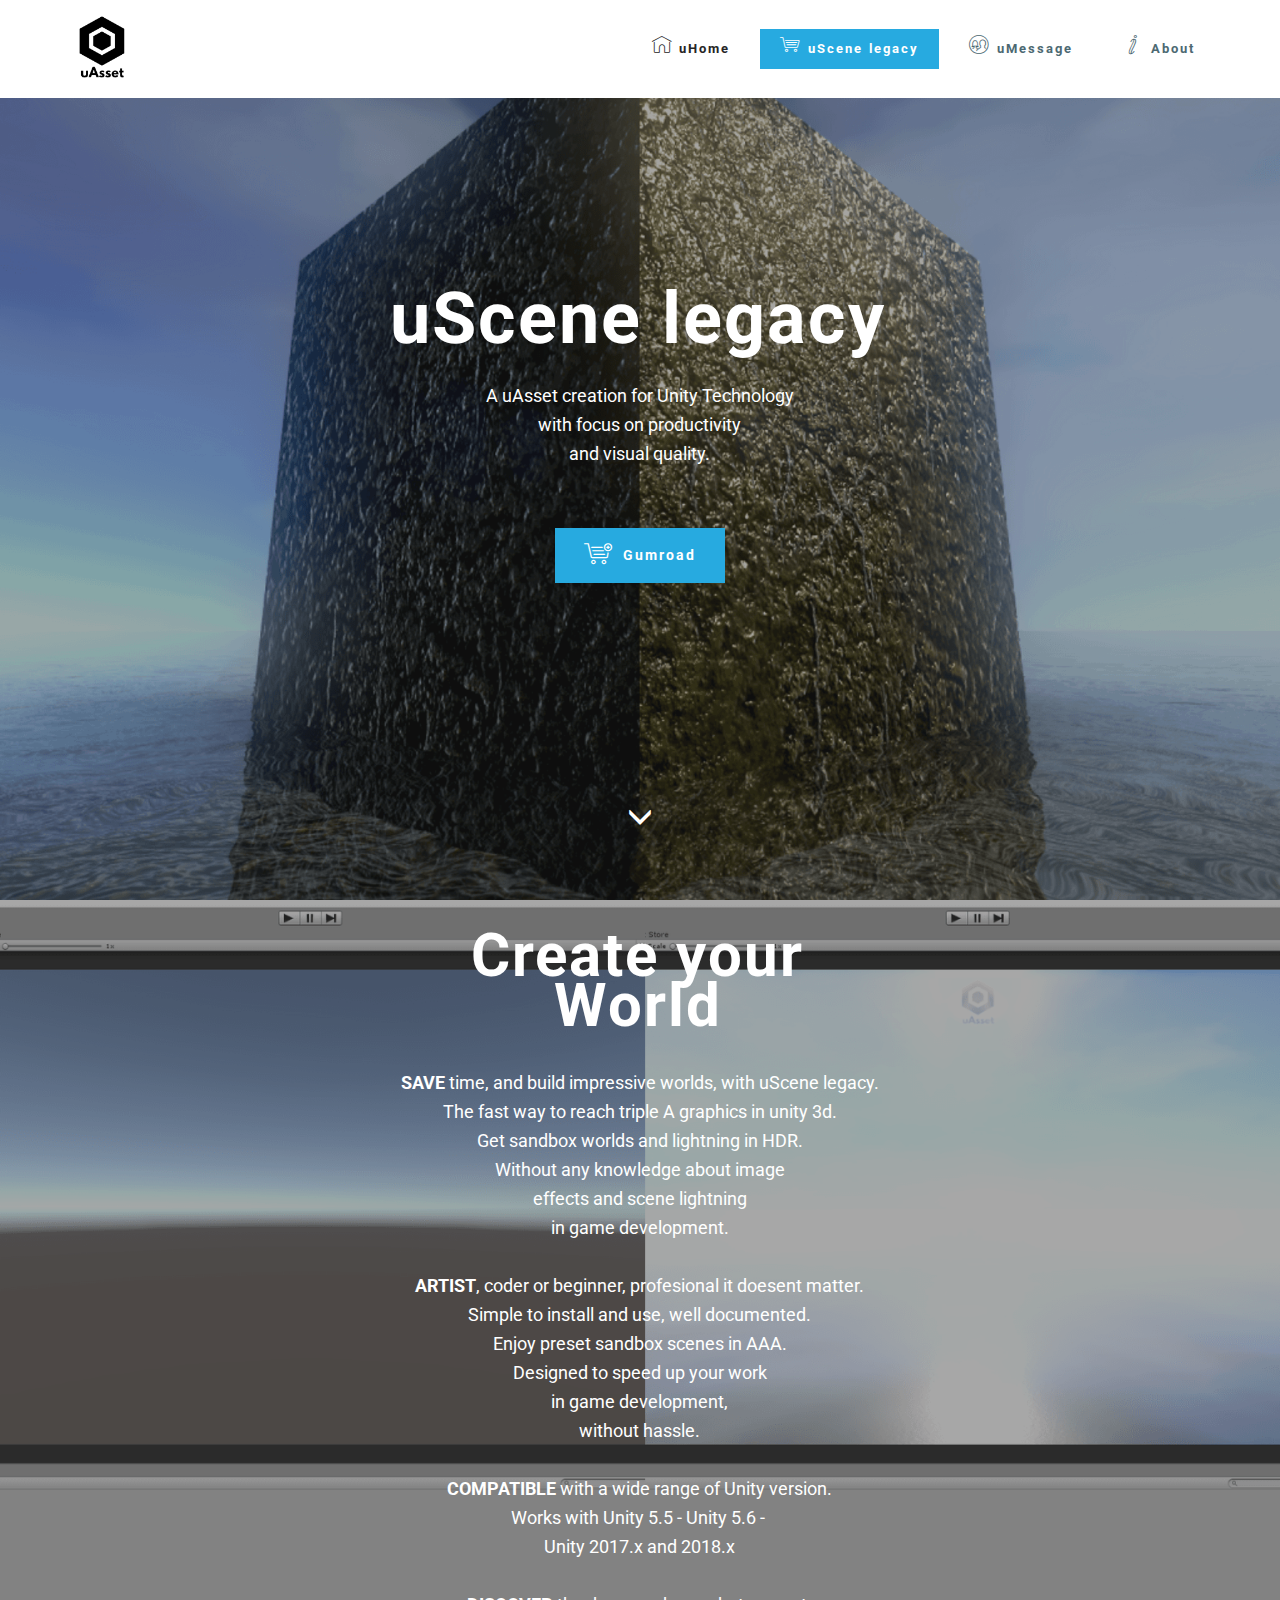
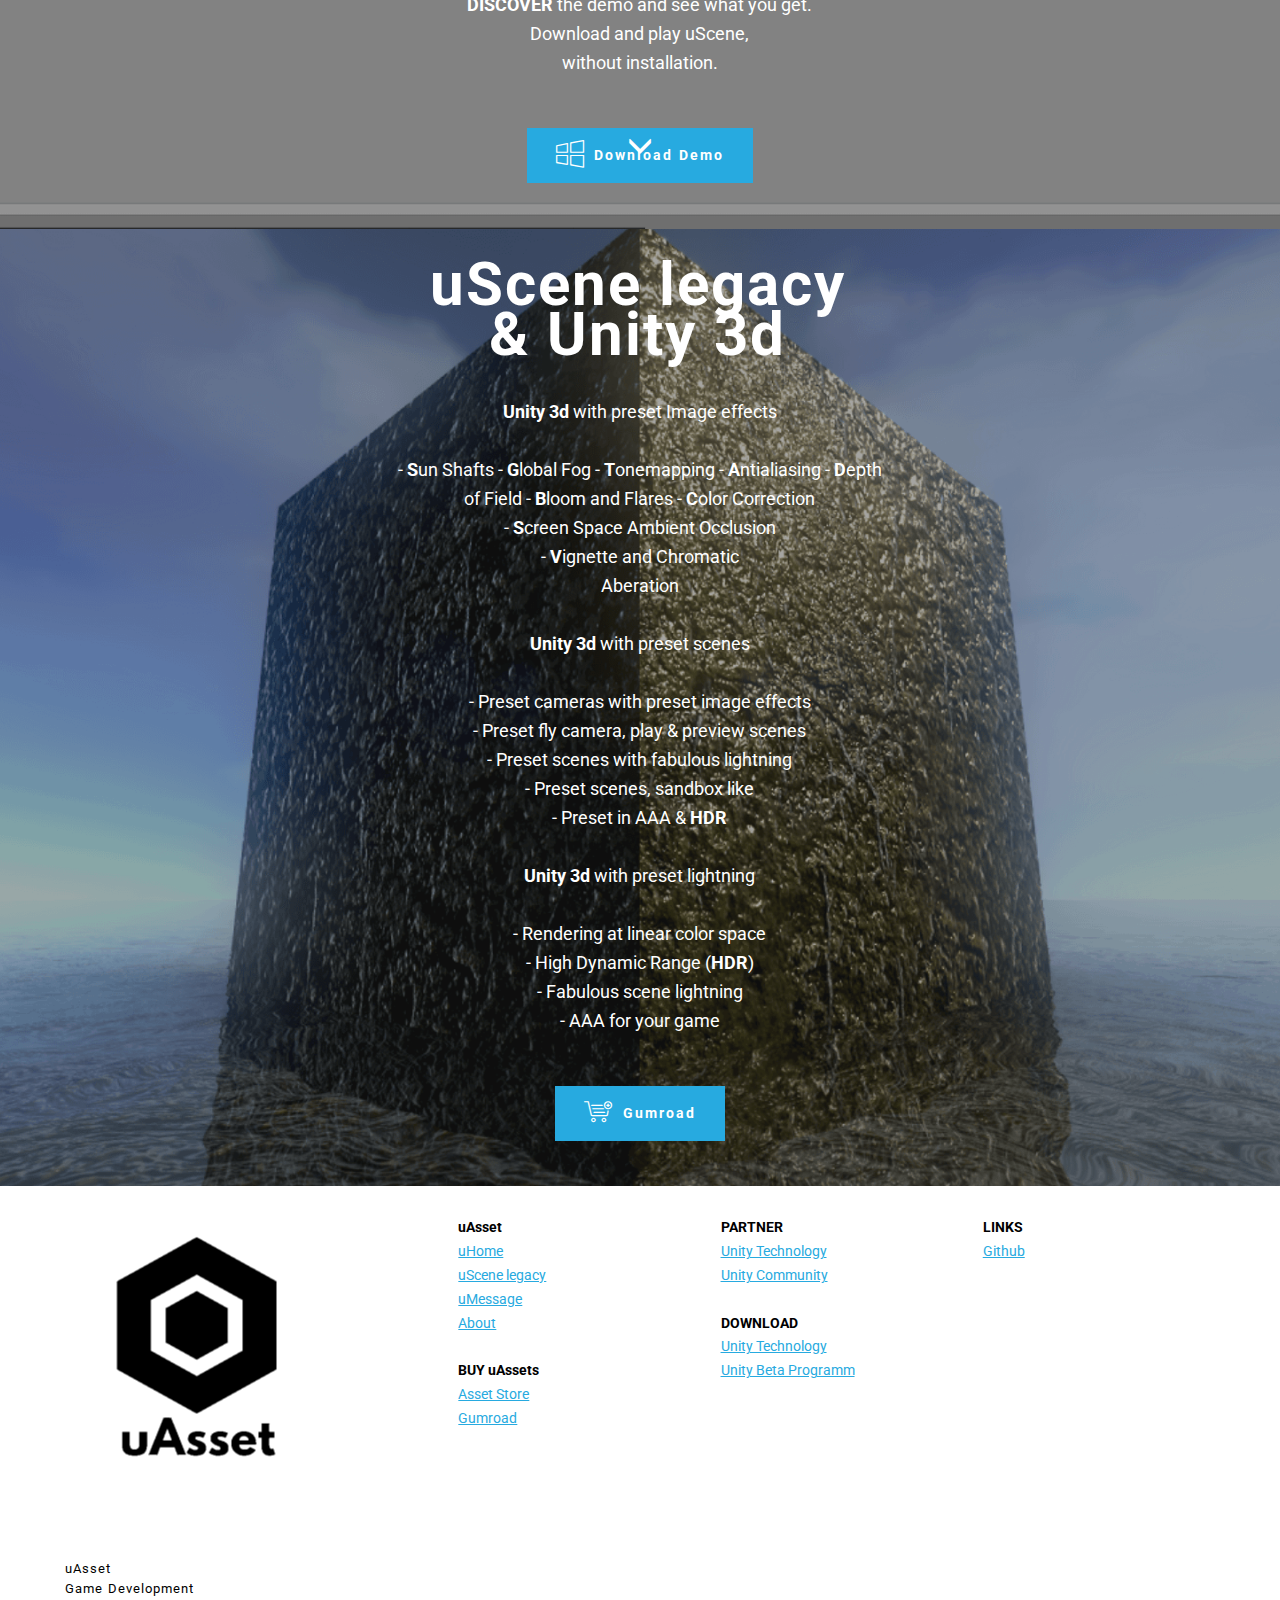
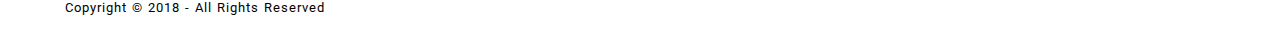
==== commit 2cae8d5a: "create github pages" ====
--- a/page1.html
+++ b/page1.html
@@ -1,14 +1,14 @@
 <!DOCTYPE html>
 <html >
 <head>
-  <!-- Site made with Mobirise Website Builder v4.8.6, https://mobirise.com -->
+  <!-- Site made with Mobirise Website Builder v4.8.10, https://mobirise.com -->
   <meta charset="UTF-8">
   <meta http-equiv="X-UA-Compatible" content="IE=edge">
-  <meta name="generator" content="Mobirise v4.8.6, mobirise.com">
+  <meta name="generator" content="Mobirise v4.8.10, mobirise.com">
   <meta name="viewport" content="width=device-width, initial-scale=1, minimum-scale=1">
   <link rel="shortcut icon" href="assets/images/uscene-logo-1-128x128.png" type="image/x-icon">
-  <meta name="description" content="The fast way to reach triple A graphics in unity 3d. With Unity 3D Technology and uScene legacy. Get realistic effects and lightning in HDR.">
-  <title>uScene legacy - A uAsset creation for unity technology</title>
+  <meta name="description" content="The fast way to reach triple A graphics in unity 3d. Get realistic image effects and lightning in HDR.">
+  <title>uScene legacy - A uAsset creation for unity 3d technology.</title>
   <link rel="stylesheet" href="https://fonts.googleapis.com/css?family=Roboto:700,400&subset=cyrillic,latin,greek,vietnamese">
   <link rel="stylesheet" href="assets/web/assets/mobirise-icons/mobirise-icons.css">
   <link rel="stylesheet" href="assets/bootstrap/css/bootstrap.min.css">
@@ -20,13 +20,13 @@
   
 </head>
 <body>
-  <section class="mbr-navbar mbr-navbar--freeze mbr-navbar--absolute mbr-navbar--auto-collapse" id="ext_menu-7" data-rv-view="18">
+  <section class="mbr-navbar mbr-navbar--freeze mbr-navbar--absolute mbr-navbar--auto-collapse" id="ext_menu-7" data-rv-view="9">
     <div class="mbr-navbar__section mbr-section">
         <div class="mbr-section__container container">
             <div class="mbr-navbar__container">
                 <div class="mbr-navbar__column mbr-navbar__column--s mbr-navbar__brand">
                     <span class="mbr-navbar__brand-link mbr-brand mbr-brand--inline">
-                        <span class="mbr-brand__logo"><a href="https://mobirise.com"><img src="assets/images/uscene-logo-1-128x128.png" class="mbr-navbar__brand-img mbr-brand__img" alt="Mobirise"></a></span>
+                        <span class="mbr-brand__logo"><a href="https://uasset.github.io"><img src="assets/images/uscene-logo-1-128x128.png" class="mbr-navbar__brand-img mbr-brand__img" alt="uAsset - With enthusiasm and love for  game developmen"></a></span>
                         
                     </span>
                 </div>
@@ -44,39 +44,37 @@
     </div>
 </section>
 
-<section class="engine"><a href="https://mobirise.info/m">free web design templates</a></section><section class="mbr-box mbr-section mbr-section--relative mbr-section--fixed-size mbr-section--full-height mbr-section--bg-adapted mbr-after-navbar" id="header4-a" data-rv-view="9" style="background-image: url(assets/images/uasset-uscene-legacy-3-1920x1080.png);">
+<section class="engine"><a href="https://mobirise.info/n">simple site templates</a></section><section class="mbr-box mbr-section mbr-section--relative mbr-section--fixed-size mbr-section--full-height mbr-section--bg-adapted mbr-after-navbar" id="header4-f" data-rv-view="11" style="background-image: url(assets/images/uasset-uscene-legacy-3-1920x1080.png);">
     <div class="mbr-box__magnet mbr-box__magnet--sm-padding mbr-box__magnet--center-center">
         <div class="mbr-overlay" style="opacity: 0.4; background-color: rgb(34, 34, 34);"></div>
         <div class="mbr-box__container mbr-section__container container">
             <div class="mbr-box mbr-box--stretched"><div class="mbr-box__magnet mbr-box__magnet--center-center">
                 <div class="row"><div class=" col-sm-8 col-sm-offset-2">
                     <div class="mbr-hero animated fadeInUp">
-                        <h1 class="mbr-hero__text">Unity Technology &amp;
-<div>uScene legacy</div></h1>
+                        <h1 class="mbr-hero__text"><div>uScene legacy</div></h1>
                         <p class="mbr-hero__subtext"><br>A uAsset creation for Unity Technology<br>with focus on productivity<br>and visual quality.</p>
                     </div>
-                    <div class="mbr-buttons btn-inverse mbr-buttons--center"> <a class="mbr-buttons__btn btn btn-lg animated fadeInUp delay btn-info" href="https://assetstore.unity.com/publishers/35467"><span class="mbri-cart-add mbr-iconfont mbr-iconfont-btn"></span>Asset Store</a> <a class="mbr-buttons__btn btn btn-lg animated fadeInUp delay btn-info" href="https://gumroad.com/uasset"><span class="mbri-cart-add mbr-iconfont mbr-iconfont-btn"></span>Gumroad</a> </div>
+                    <div class="mbr-buttons btn-inverse mbr-buttons--center">  <a class="mbr-buttons__btn btn btn-lg animated fadeInUp delay btn-info" href="https://gumroad.com/uasset"><span class="mbri-cart-add mbr-iconfont mbr-iconfont-btn"></span>Gumroad</a> </div>
                 </div></div>
             </div></div>
         </div>
         <div class="mbr-arrow mbr-arrow--floating text-center">
             <div class="mbr-section__container container">
-                <a class="mbr-arrow__link" href="#header4-b"><i class="glyphicon glyphicon-menu-down"></i></a>
+                <a class="mbr-arrow__link" href="#header4-g"><i class="glyphicon glyphicon-menu-down"></i></a>
             </div>
         </div>
     </div>
 </section>
 
-<section class="mbr-box mbr-section mbr-section--relative mbr-section--fixed-size mbr-section--full-height mbr-section--bg-adapted" id="header4-b" data-rv-view="12" style="background-image: url(assets/images/uasset-game-development-1-1920x1080.png);">
+<section class="mbr-box mbr-section mbr-section--relative mbr-section--fixed-size mbr-section--full-height mbr-section--bg-adapted" id="header4-g" data-rv-view="14" style="background-image: url(assets/images/uasset-game-development-1-1920x1080.png);">
     <div class="mbr-box__magnet mbr-box__magnet--sm-padding mbr-box__magnet--center-center">
         <div class="mbr-overlay" style="opacity: 0.4; background-color: rgb(34, 34, 34);"></div>
         <div class="mbr-box__container mbr-section__container container">
             <div class="mbr-box mbr-box--stretched"><div class="mbr-box__magnet mbr-box__magnet--center-center">
                 <div class="row"><div class=" col-sm-8 col-sm-offset-2">
                     <div class="mbr-hero animated fadeInUp">
-                        <h1 class="mbr-hero__text">World Building with
-<div>uScene legacy</div></h1>
-                        <p class="mbr-hero__subtext"><br><strong>SAVE</strong> time, and build impressive worlds, with uScene legacy.<br>The fast way to reach triple A graphics in unity 3d.<br>Get realistic worlds and lightning in HDR.<br>Without any knowledge about image<br>effects and scene lightning<br>in game development.<br><br><strong>ARTIST</strong>, coder or beginner, profesional it doesent matter.<br>Simple to install and use, well documented.<br>Enjoy preset sandbox scenes in AAA.<br>Designed to speed up your work<br>in game development,<br>without hassle.<br><br><strong>COMPATIBLE</strong> with a wide range of Unity version.
+                        <h1 class="mbr-hero__text">Create your <br>World</h1>
+                        <p class="mbr-hero__subtext"><br><strong>SAVE</strong> time, and build impressive worlds, with uScene legacy.<br>The fast way to reach triple A graphics in unity 3d.<br>Get sandbox worlds and lightning in HDR.<br>Without any knowledge about image<br>effects and scene lightning<br>in game development.<br><br><strong>ARTIST</strong>, coder or beginner, profesional it doesent matter.<br>Simple to install and use, well documented.<br>Enjoy preset sandbox scenes in AAA.<br>Designed to speed up your work<br>in game development,<br>without hassle.<br><br><strong>COMPATIBLE</strong> with a wide range of Unity version.
 <br>Works with&nbsp;Unity 5.5 - Unity 5.6 -&nbsp;<br>Unity 2017.x&nbsp;and 2018.x<br><br><strong>DISCOVER</strong> the demo and see what you get.<br>Download and play uScene,<br>without installation.<br></p>
                     </div>
                     <div class="mbr-buttons btn-inverse mbr-buttons--center"><a class="mbr-buttons__btn btn btn-lg animated fadeInUp delay btn-info" href="https://workupload.com/file/JyJwVzpN"><span class="mbri-windows mbr-iconfont mbr-iconfont-btn"></span>Download Demo</a> </div>
@@ -85,24 +83,23 @@
         </div>
         <div class="mbr-arrow mbr-arrow--floating text-center">
             <div class="mbr-section__container container">
-                <a class="mbr-arrow__link" href="#header4-c"><i class="glyphicon glyphicon-menu-down"></i></a>
+                <a class="mbr-arrow__link" href="#header4-h"><i class="glyphicon glyphicon-menu-down"></i></a>
             </div>
         </div>
     </div>
 </section>
 
-<section class="mbr-box mbr-section mbr-section--relative mbr-section--fixed-size mbr-section--full-height mbr-section--bg-adapted" id="header4-c" data-rv-view="15" style="background-image: url(assets/images/uasset-uscene-legacy-3-1920x1080.png);">
+<section class="mbr-box mbr-section mbr-section--relative mbr-section--fixed-size mbr-section--full-height mbr-section--bg-adapted" id="header4-h" data-rv-view="17" style="background-image: url(assets/images/uasset-uscene-legacy-3-1920x1080.png);">
     <div class="mbr-box__magnet mbr-box__magnet--sm-padding mbr-box__magnet--center-center">
         <div class="mbr-overlay" style="opacity: 0.4; background-color: rgb(34, 34, 34);"></div>
         <div class="mbr-box__container mbr-section__container container">
             <div class="mbr-box mbr-box--stretched"><div class="mbr-box__magnet mbr-box__magnet--center-center">
                 <div class="row"><div class=" col-sm-8 col-sm-offset-2">
                     <div class="mbr-hero animated fadeInUp">
-                        <h1 class="mbr-hero__text">With
-<div>uScene&nbsp;<span style="color: inherit; font-family: inherit;">legacy</span></div><div>uGet</div></h1>
-                        <p class="mbr-hero__subtext"><br><strong>Unity 3d </strong>with preset Image effects<br><br>- <strong>S</strong>un Shafts - <strong>G</strong>lobal Fog - <strong>T</strong>onemapping - <strong>A</strong>ntialiasing - <strong>D</strong>epth<br>of Field - <strong>B</strong>loom and Flares - <strong>C</strong>olor Correction<br>- <strong>S</strong>creen Space Ambient Occlusion<br>- <strong>V</strong>ignette and Chromatic<br>Aberation<br><br><strong>Unity 3d </strong>with preset scenes<br><br>- Preset cameras with realistic image effects<br>- Preset fly camera to play &amp; preview scenes<br>- Preset scenes with realistic lightning<br>- Preset scenes, sandbox like<br>- Preset in AAA &amp; HDR<br><br><strong>Unity 3d </strong>with preset lightning<br><br>- Rendering at linear color space<br>- High Dynamic Range (HDR)<br>- Realistic scene lightning<br>- AAA for every scene<br></p>
+                        <h1 class="mbr-hero__text"><div>uScene&nbsp;<span style="color: inherit; font-family: inherit;">legacy</span></div><div><span style="color: inherit; font-family: inherit;">&amp; Unity 3d</span></div></h1>
+                        <p class="mbr-hero__subtext"><br><strong>Unity 3d </strong>with preset Image effects<br><br>- <strong>S</strong>un Shafts - <strong>G</strong>lobal Fog - <strong>T</strong>onemapping - <strong>A</strong>ntialiasing - <strong>D</strong>epth<br>of Field - <strong>B</strong>loom and Flares - <strong>C</strong>olor Correction<br>- <strong>S</strong>creen Space Ambient Occlusion<br>- <strong>V</strong>ignette and Chromatic<br>Aberation<br><br><strong>Unity 3d </strong>with preset scenes<br><br>- Preset cameras with preset image effects<br>- Preset fly camera, play &amp; preview scenes<br>- Preset scenes with fabulous lightning<br>- Preset scenes, sandbox like<br>- Preset in AAA &amp; <strong>HDR</strong><br><br><strong>Unity 3d </strong>with preset lightning<br><br>- Rendering at linear color space<br>- High Dynamic Range (<strong>HDR</strong>)<br>- Fabulous scene lightning<br>- AAA for your game<br></p>
                     </div>
-                    <div class="mbr-buttons btn-inverse mbr-buttons--center"> <a class="mbr-buttons__btn btn btn-lg animated fadeInUp delay btn-info" href="https://gumroad.com/l/uSceneLegacy"><span class="mbri-cart-add mbr-iconfont mbr-iconfont-btn"></span>Asset Store</a> <a class="mbr-buttons__btn btn btn-lg animated fadeInUp delay btn-info" href="https://gumroad.com/uasset"><span class="mbri-cart-add mbr-iconfont mbr-iconfont-btn"></span>Gumroad</a> </div>
+                    <div class="mbr-buttons btn-inverse mbr-buttons--center">  <a class="mbr-buttons__btn btn btn-lg animated fadeInUp delay btn-info" href="https://gumroad.com/uasset"><span class="mbri-cart-add mbr-iconfont mbr-iconfont-btn"></span>Gumroad</a> </div>
                 </div></div>
             </div></div>
         </div>
@@ -115,7 +112,7 @@
     <div class="mbr-section__container container">
         <div class="mbr-contacts mbr-contacts--wysiwyg row" style="padding-top: 30px; padding-bottom: 30px;">
             <div class="col-sm-4">
-                <div><img src="assets/images/uscene-logo-2-265x265.png" class="mbr-contacts__img mbr-contacts__img--left"></div>
+                <div><a href="https://uasset.github.io"><img src="assets/images/uscene-logo-2-265x265.png" class="mbr-contacts__img mbr-contacts__img--left" alt="uAsset - With enthusiasm and love for  game developmen"></a></div>
             </div>
             <div class="col-sm-8">
                 <div class="row">
--- a/assets/mobirise/css/mbr-additional.css
+++ b/assets/mobirise/css/mbr-additional.css
@@ -19,6 +19,9 @@
 #header4-1 B {
   font-size: 20px;
 }
+#header4-1 P {
+  font-size: 20px;
+}
 #contacts1-5 P {
   text-align: left;
   color: #000000;
@@ -33,33 +36,6 @@
   color: #000000;
   text-align: left;
 }
-#header4-a DIV {
-  font-size: 60px;
-}
-#header4-a P {
-  font-size: 20px;
-}
-#header4-a H1 {
-  font-size: 60px;
-}
-#header4-b DIV {
-  font-size: 60px;
-}
-#header4-b P {
-  font-size: 20px;
-}
-#header4-b H1 {
-  font-size: 60px;
-}
-#header4-c DIV {
-  font-size: 60px;
-}
-#header4-c P {
-  font-size: 20px;
-}
-#header4-c H1 {
-  font-size: 60px;
-}
 #ext_menu-7 .mbr-brand__name {
   font-size: 16px;
 }
@@ -71,6 +47,33 @@
 }
 #ext_menu-7 .mbr-navbar__hamburger {
   color: #ffffff;
+}
+#header4-f DIV {
+  font-size: 72px;
+}
+#header4-f P {
+  font-size: 18px;
+}
+#header4-f H1 {
+  font-size: 60px;
+}
+#header4-g DIV {
+  font-size: 60px;
+}
+#header4-g P {
+  font-size: 18px;
+}
+#header4-g H1 {
+  font-size: 60px;
+}
+#header4-h DIV {
+  font-size: 60px;
+}
+#header4-h P {
+  font-size: 18px;
+}
+#header4-h H1 {
+  font-size: 60px;
 }
 #contacts1-8 P {
   text-align: left;
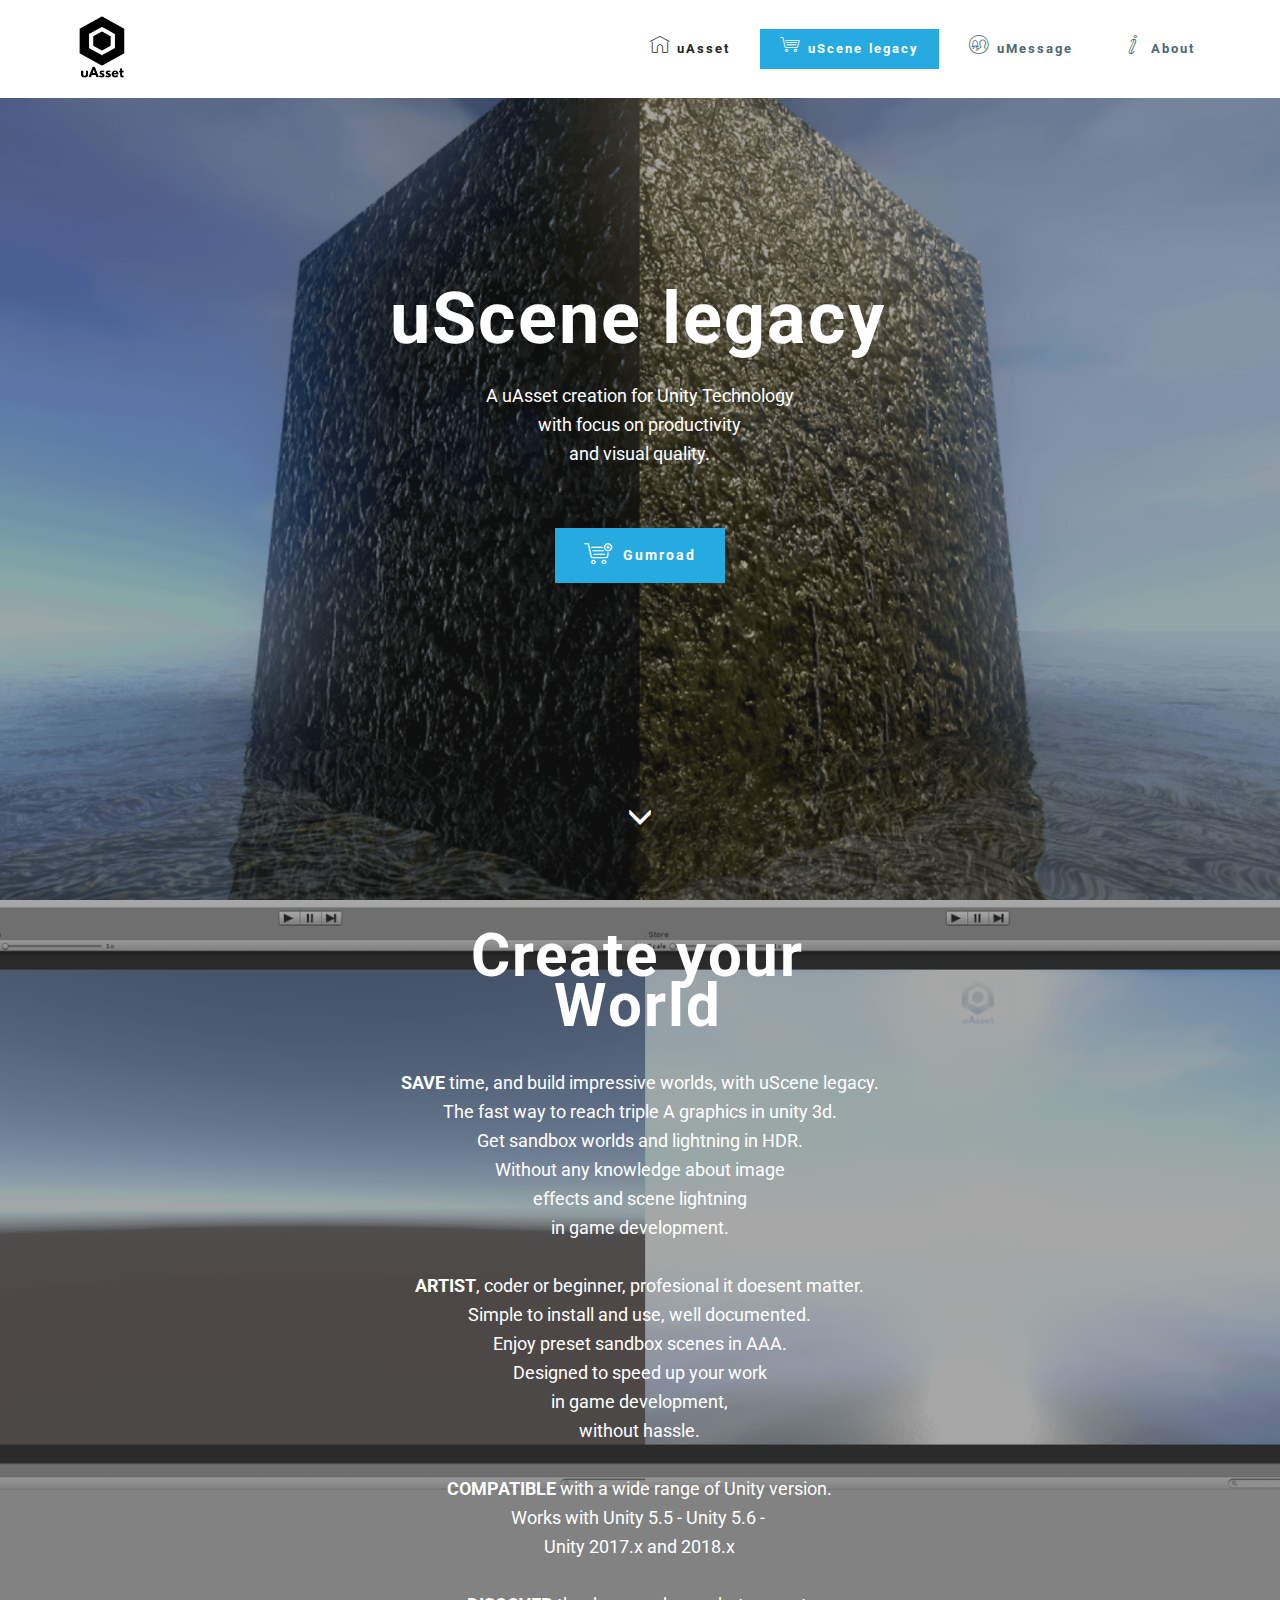
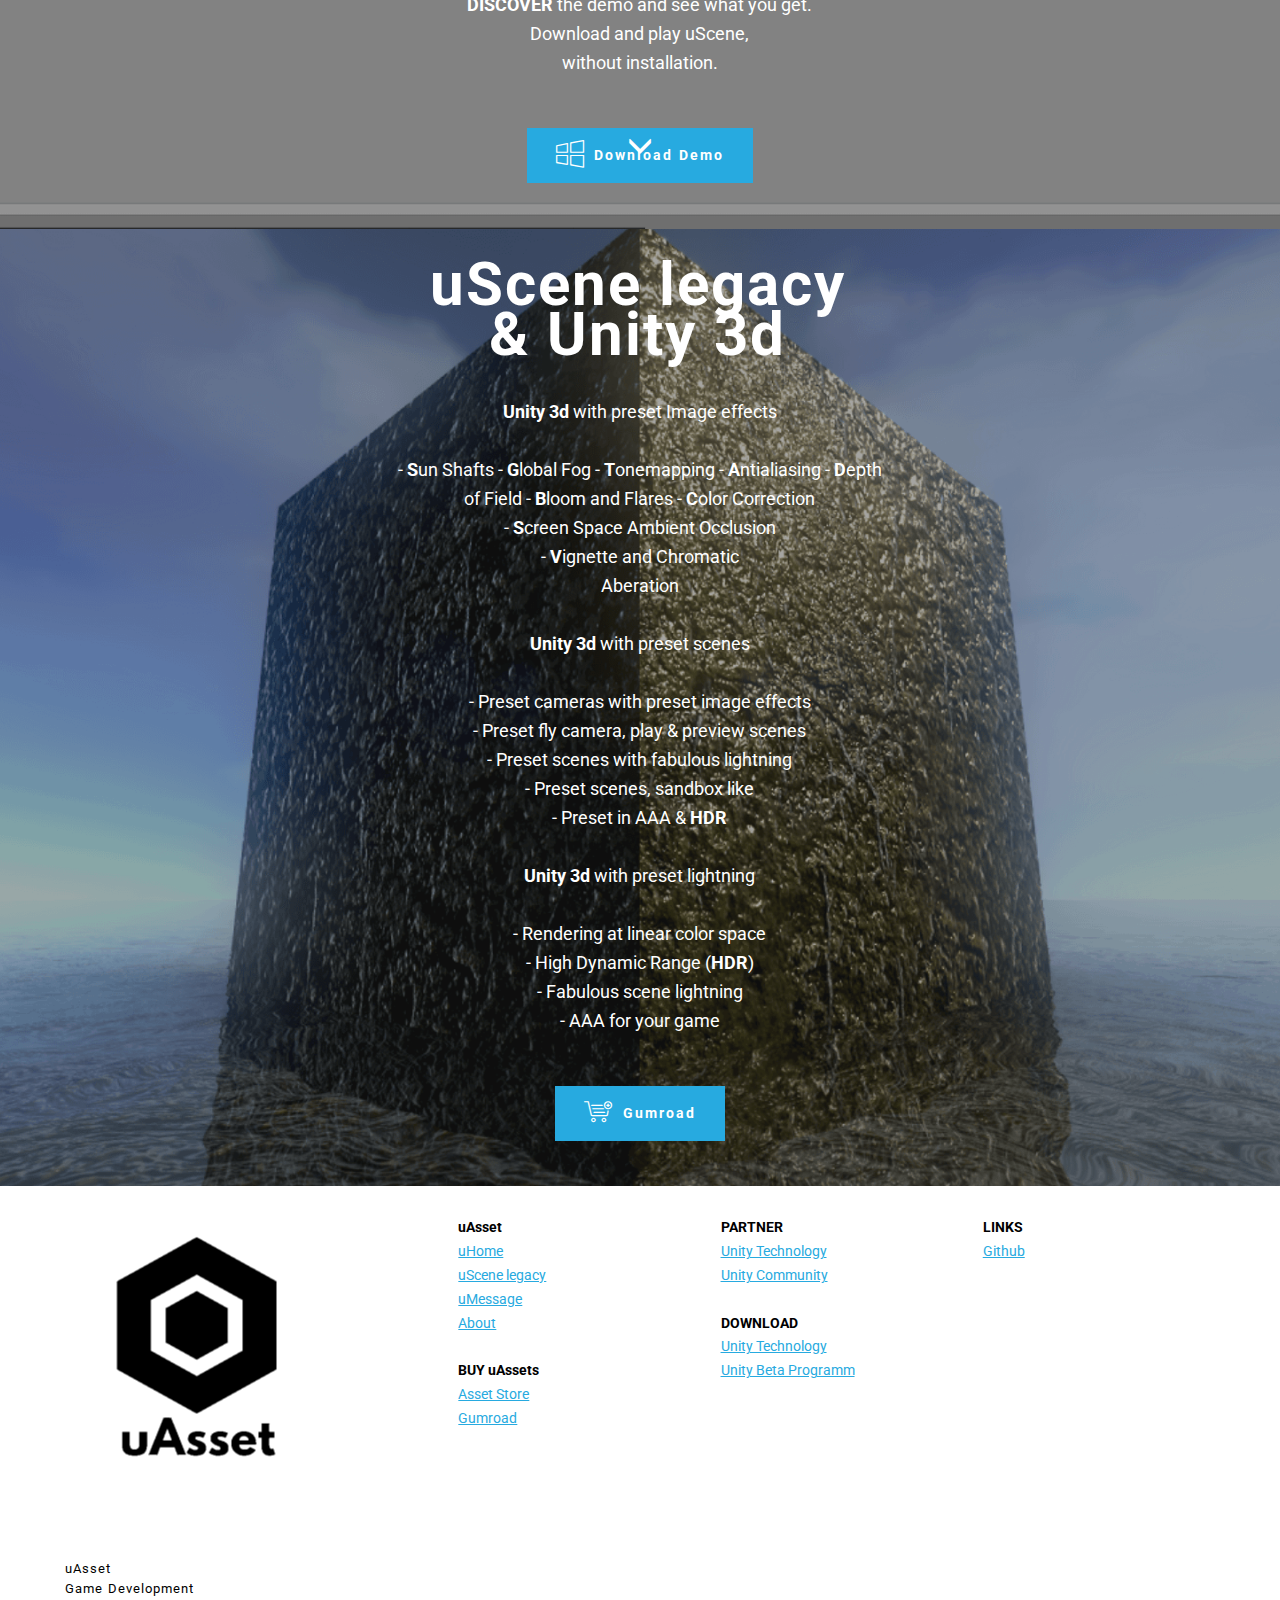
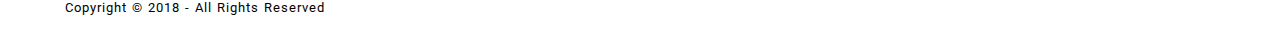
==== commit a94f1bda: "create github pages" ====
--- a/page1.html
+++ b/page1.html
@@ -6,7 +6,7 @@
   <meta http-equiv="X-UA-Compatible" content="IE=edge">
   <meta name="generator" content="Mobirise v4.8.10, mobirise.com">
   <meta name="viewport" content="width=device-width, initial-scale=1, minimum-scale=1">
-  <link rel="shortcut icon" href="assets/images/uscene-logo-1-128x128.png" type="image/x-icon">
+  <link rel="shortcut icon" href="assets/images/uasset-logo-2-128x128.png" type="image/x-icon">
   <meta name="description" content="The fast way to reach triple A graphics in unity 3d. Get realistic image effects and lightning in HDR.">
   <title>uScene legacy - A uAsset creation for unity 3d technology.</title>
   <link rel="stylesheet" href="https://fonts.googleapis.com/css?family=Roboto:700,400&subset=cyrillic,latin,greek,vietnamese">
@@ -26,7 +26,7 @@
             <div class="mbr-navbar__container">
                 <div class="mbr-navbar__column mbr-navbar__column--s mbr-navbar__brand">
                     <span class="mbr-navbar__brand-link mbr-brand mbr-brand--inline">
-                        <span class="mbr-brand__logo"><a href="https://uasset.github.io"><img src="assets/images/uscene-logo-1-128x128.png" class="mbr-navbar__brand-img mbr-brand__img" alt="uAsset - With enthusiasm and love for  game developmen"></a></span>
+                        <span class="mbr-brand__logo"><a href="https://uasset.github.io"><img src="assets/images/uscene-logo-1-128x128.png" class="mbr-navbar__brand-img mbr-brand__img" alt="uAsset - With enthusiasm and love for  game developmen" title="uAsset - With enthusiasm and love for  game developmen"></a></span>
                         
                     </span>
                 </div>
@@ -34,7 +34,7 @@
                 <div class="mbr-navbar__column mbr-navbar__menu">
                     <nav class="mbr-navbar__menu-box mbr-navbar__menu-box--inline-right">
                         <div class="mbr-navbar__column">
-                            <ul class="mbr-navbar__items mbr-navbar__items--right float-left mbr-buttons mbr-buttons--freeze mbr-buttons--right btn-decorator mbr-buttons--active"><li class="mbr-navbar__item"><a class="mbr-buttons__link btn text-black" href="index.html"><span class="mbri-home mbr-iconfont mbr-iconfont-btn"></span>uHome</a></li>   </ul>                            
+                            <ul class="mbr-navbar__items mbr-navbar__items--right float-left mbr-buttons mbr-buttons--freeze mbr-buttons--right btn-decorator mbr-buttons--active"><li class="mbr-navbar__item"><a class="mbr-buttons__link btn text-black" href="index.html"><span class="mbri-home mbr-iconfont mbr-iconfont-btn"></span>uAsset</a></li>   </ul>                            
                             <ul class="mbr-navbar__items mbr-navbar__items--right mbr-buttons mbr-buttons--freeze mbr-buttons--right btn-inverse mbr-buttons--active"> <li class="mbr-navbar__item"><a class="mbr-buttons__btn btn btn-info" href="page1.html"><span class="mbri-shopping-cart mbr-iconfont mbr-iconfont-btn-parent"></span>uScene legacy</a></li> <li class="mbr-navbar__item"><a class="mbr-buttons__btn btn btn-link" href="page2.html"><span class="mbri-users mbr-iconfont mbr-iconfont-btn-parent"></span>uMessage</a></li> <li class="mbr-navbar__item"><a class="mbr-buttons__btn btn btn-link" href="page3.html"><span class="mbri-italic mbr-iconfont mbr-iconfont-btn-parent"></span>About</a></li>         </ul>
                         </div>
                     </nav>
@@ -44,7 +44,7 @@
     </div>
 </section>
 
-<section class="engine"><a href="https://mobirise.info/n">simple site templates</a></section><section class="mbr-box mbr-section mbr-section--relative mbr-section--fixed-size mbr-section--full-height mbr-section--bg-adapted mbr-after-navbar" id="header4-f" data-rv-view="11" style="background-image: url(assets/images/uasset-uscene-legacy-3-1920x1080.png);">
+<section class="engine"><a href="https://mobirise.info/p">site templates free download</a></section><section class="mbr-box mbr-section mbr-section--relative mbr-section--fixed-size mbr-section--full-height mbr-section--bg-adapted mbr-after-navbar" id="header4-f" data-rv-view="11" style="background-image: url(assets/images/uasset-uscene-legacy-3-1920x1080.png);">
     <div class="mbr-box__magnet mbr-box__magnet--sm-padding mbr-box__magnet--center-center">
         <div class="mbr-overlay" style="opacity: 0.4; background-color: rgb(34, 34, 34);"></div>
         <div class="mbr-box__container mbr-section__container container">
@@ -112,7 +112,7 @@
     <div class="mbr-section__container container">
         <div class="mbr-contacts mbr-contacts--wysiwyg row" style="padding-top: 30px; padding-bottom: 30px;">
             <div class="col-sm-4">
-                <div><a href="https://uasset.github.io"><img src="assets/images/uscene-logo-2-265x265.png" class="mbr-contacts__img mbr-contacts__img--left" alt="uAsset - With enthusiasm and love for  game developmen"></a></div>
+                <div><a href="https://uasset.github.io"><img src="assets/images/uscene-logo-2-265x265.png" class="mbr-contacts__img mbr-contacts__img--left" alt="uAsset - With enthusiasm and love for  game developmen" title="uAsset - With enthusiasm and love for  game developmen"></a></div>
             </div>
             <div class="col-sm-8">
                 <div class="row">
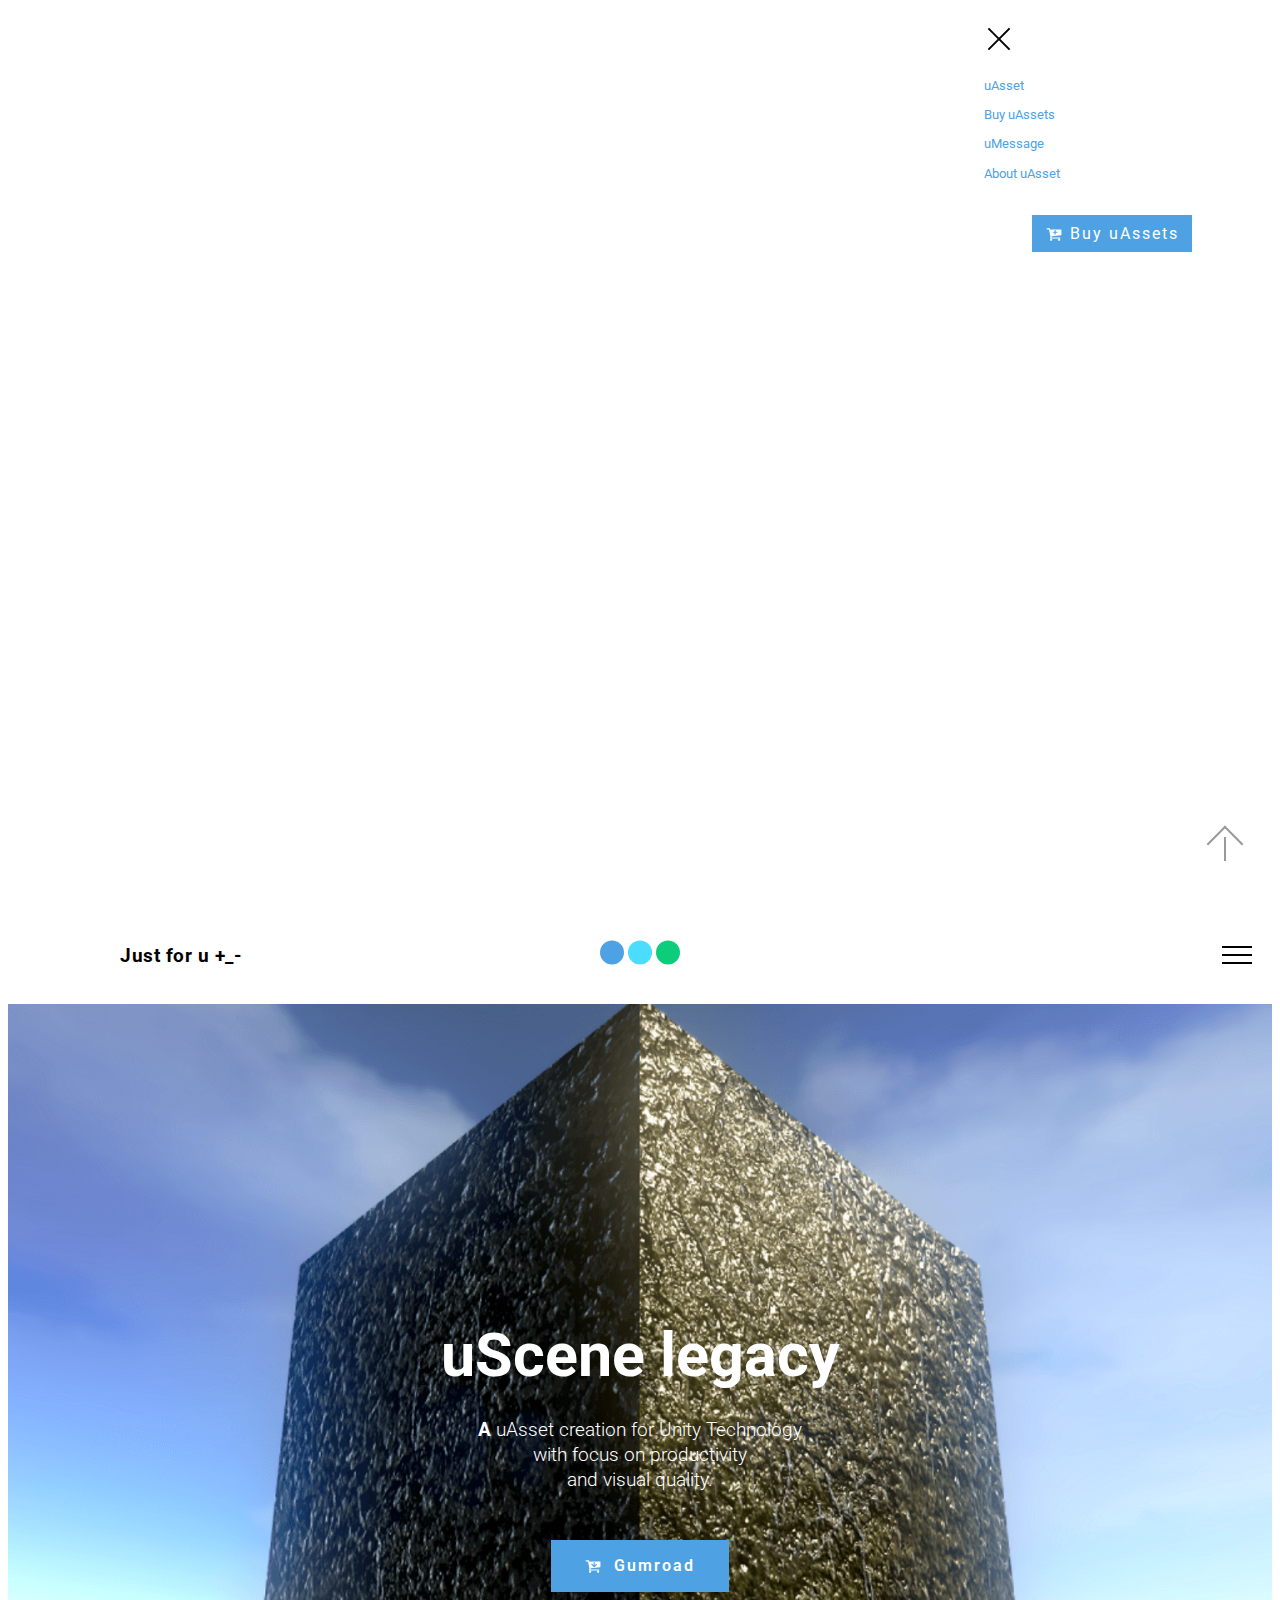
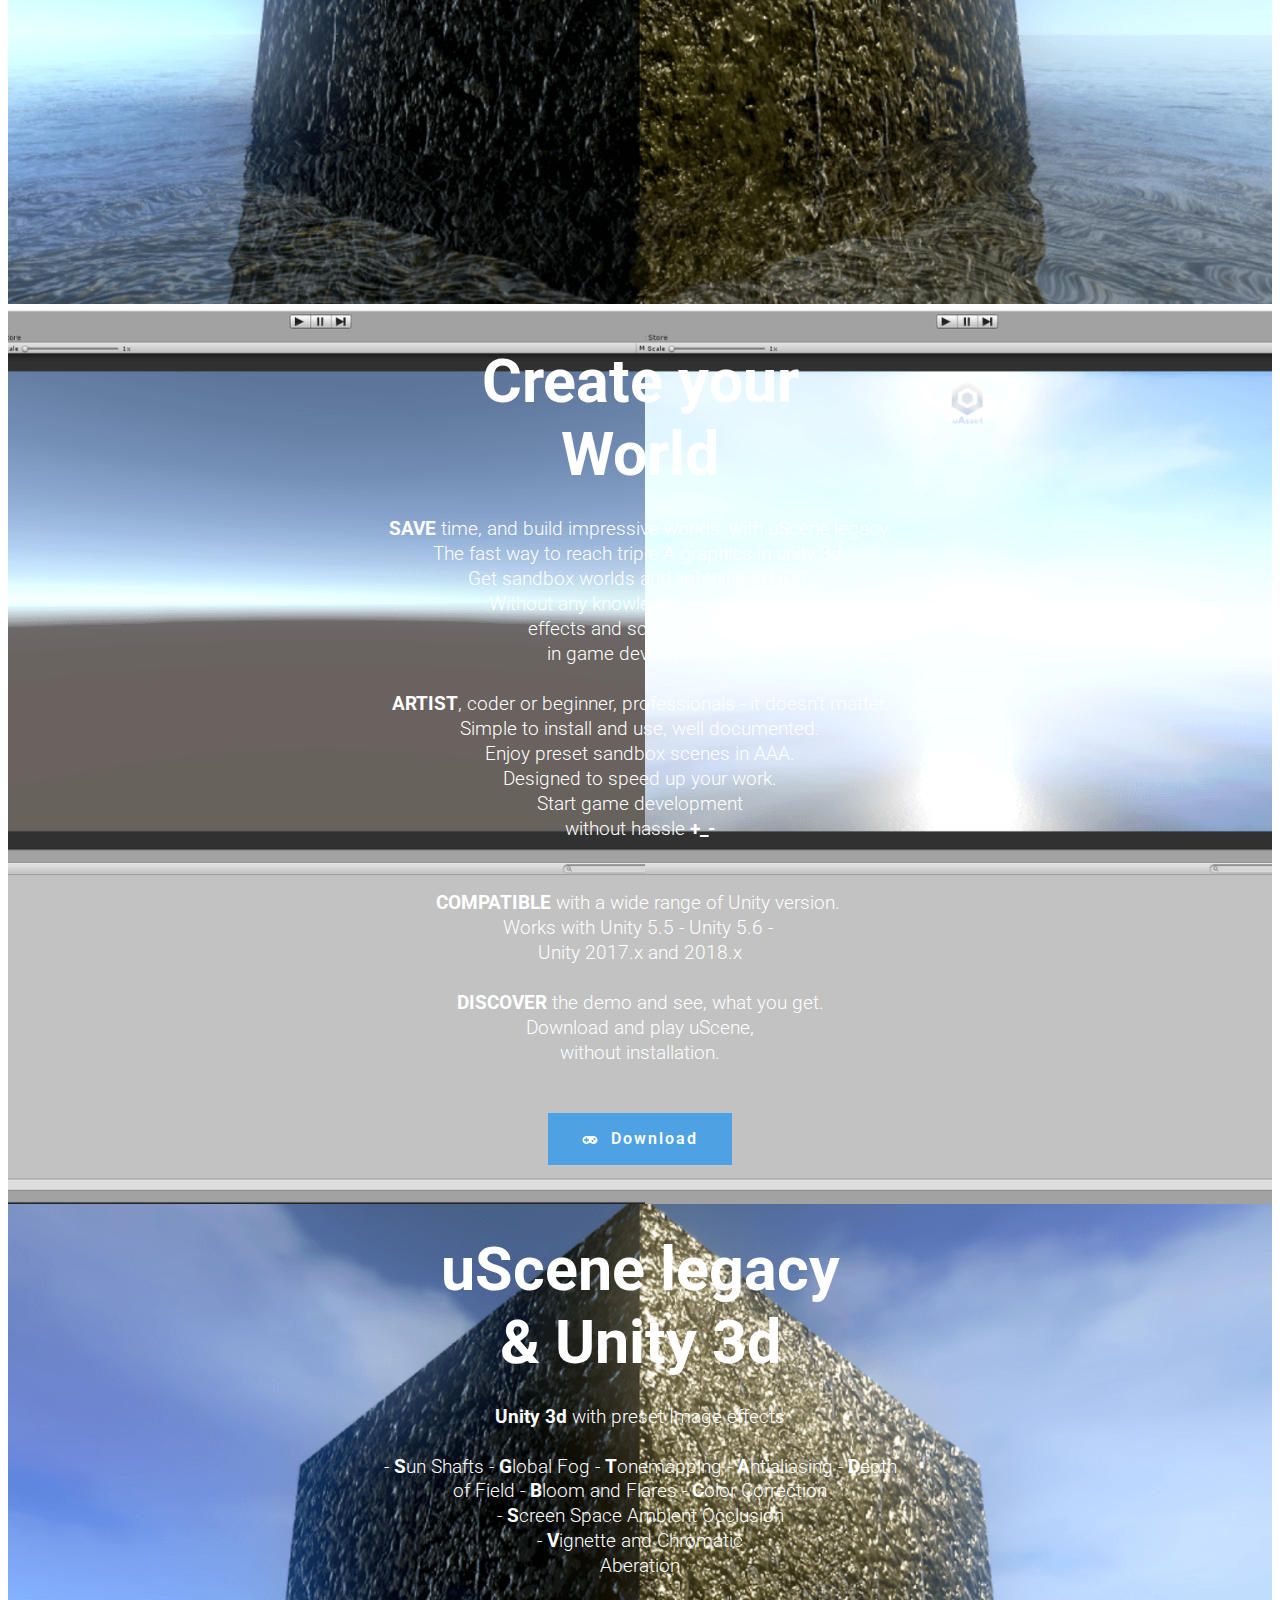
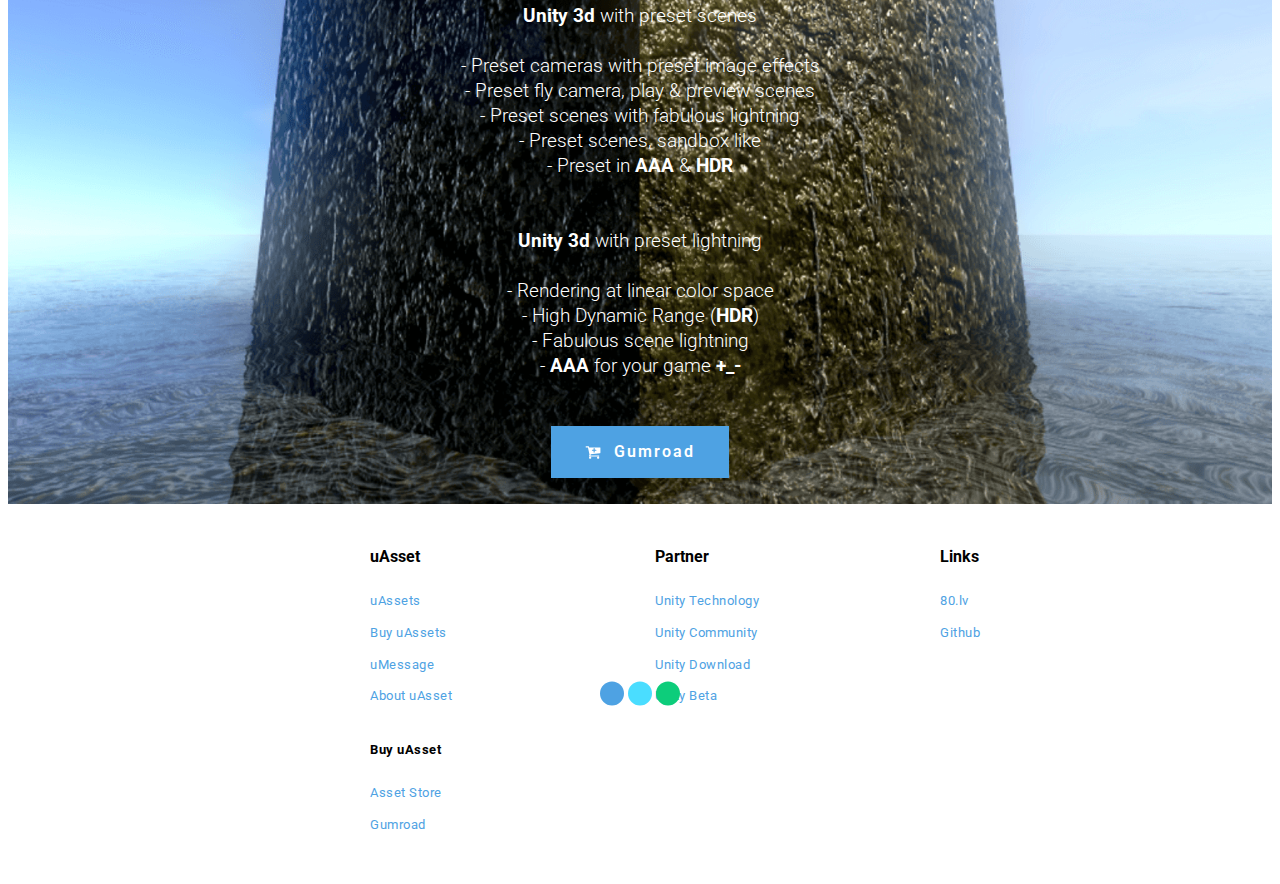
==== commit fced9ab5: "create github pages" ====
--- a/page1.html
+++ b/page1.html
@@ -1,151 +1,217 @@
 <!DOCTYPE html>
-<html >
+<html amp>
 <head>
   <!-- Site made with Mobirise Website Builder v4.8.10, https://mobirise.com -->
   <meta charset="UTF-8">
   <meta http-equiv="X-UA-Compatible" content="IE=edge">
   <meta name="generator" content="Mobirise v4.8.10, mobirise.com">
   <meta name="viewport" content="width=device-width, initial-scale=1, minimum-scale=1">
-  <link rel="shortcut icon" href="assets/images/uasset-logo-2-128x128.png" type="image/x-icon">
-  <meta name="description" content="The fast way to reach triple A graphics in unity 3d. Get realistic image effects and lightning in HDR.">
-  <title>uScene legacy - A uAsset creation for unity 3d technology.</title>
-  <link rel="stylesheet" href="https://fonts.googleapis.com/css?family=Roboto:700,400&subset=cyrillic,latin,greek,vietnamese">
-  <link rel="stylesheet" href="assets/web/assets/mobirise-icons/mobirise-icons.css">
-  <link rel="stylesheet" href="assets/bootstrap/css/bootstrap.min.css">
-  <link rel="stylesheet" href="assets/animate.css/animate.min.css">
-  <link rel="stylesheet" href="assets/mobirise/css/style.css">
-  <link rel="stylesheet" href="assets/mobirise/css/mbr-additional.css" type="text/css">
-  
+  <link rel="shortcut icon" href="assets/images/uasset-logo-1-128x128-1.png" type="image/x-icon">
+  <meta name="description" content="">
+  <title>Buy uAssets</title>
+  
+<link rel="canonical" href="page1.html">
+ <style amp-boilerplate>body{-webkit-animation:-amp-start 8s steps(1,end) 0s 1 normal both;-moz-animation:-amp-start 8s steps(1,end) 0s 1 normal both;-ms-animation:-amp-start 8s steps(1,end) 0s 1 normal both;animation:-amp-start 8s steps(1,end) 0s 1 normal both}@-webkit-keyframes -amp-start{from{visibility:hidden}to{visibility:visible}}@-moz-keyframes -amp-start{from{visibility:hidden}to{visibility:visible}}@-ms-keyframes -amp-start{from{visibility:hidden}to{visibility:visible}}@-o-keyframes -amp-start{from{visibility:hidden}to{visibility:visible}}@keyframes -amp-start{from{visibility:hidden}to{visibility:visible}}</style>
+<noscript><style amp-boilerplate>body{-webkit-animation:none;-moz-animation:none;-ms-animation:none;animation:none}</style></noscript>
+<link href="https://fonts.googleapis.com/css?family=Roboto:100,100i,300,300i,400,400i,500,500i,700,700i,900,900i&subset=cyrillic" rel="stylesheet">
+ 
+ <style amp-custom> 
+div,span,h1,h2,h3,h4,h5,h6,p,blockquote,a,ol,ul,li,figcaption{font: inherit;}*{-webkit-box-sizing: border-box;box-sizing: border-box;}body{position: relative;font-style: normal;line-height: 1.5;}section{background-color: #eeeeee;background-position: 50% 50%;background-repeat: no-repeat;background-size: cover;}section,.container,.container-fluid{position: relative;word-wrap: break-word;}a.mbr-iconfont:hover{text-decoration: none;}h1,h2,h3{margin: auto;}h1,h3,p{padding: 10px 0;margin-bottom: 15px;}p,li,blockquote{color: #15181b;letter-spacing: 0.5px;line-height: 1.7;}ul,ol,pre,blockquote{margin-bottom: 0;margin-top: 0;}pre{background: #f4f4f4;padding: 10px 24px;white-space: pre-wrap;}p{margin-top: 0;}a{font-style: normal;font-weight: 400;cursor: pointer;}a,a:hover{text-decoration: none;}figure{margin-bottom: 0;}h1,h2,h3,h4,h5,h6,.h1,.h2,.h3,.h4,.h5,.h6,.display-1,.display-2,.display-3,.display-4{line-height: 1;word-break: break-word;word-wrap: break-word;}b,strong{font-weight: bold;}blockquote{padding: 10px 0 10px 20px;position: relative;border-left: 3px solid;}input:-webkit-autofill,input:-webkit-autofill:hover,input:-webkit-autofill:focus,input:-webkit-autofill:active{-webkit-transition-delay: 9999s;transition-delay: 9999s;-webkit-transition-property: background-color,color;-o-transition-property: background-color,color;transition-property: background-color,color;}html,body{height: auto;min-height: 100vh;}.mbr-section-title{font-style: normal;line-height: 1.2;}.mbr-section-subtitle{line-height: 1.3;}.mbr-text{font-style: normal;line-height: 1.6;}.btn{font-weight: 400;border-width: 2px;border-style: solid;font-style: normal;letter-spacing: 2px;margin: .4rem .8rem;white-space: normal;-webkit-transition: all .3s ease-in-out,-webkit-box-shadow 2s ease-in-out;transition: all .3s ease-in-out,-webkit-box-shadow 2s ease-in-out;-o-transition: all .3s ease-in-out,box-shadow 2s ease-in-out;transition: all .3s ease-in-out,box-shadow 2s ease-in-out;transition: all .3s ease-in-out,box-shadow 2s ease-in-out,-webkit-box-shadow 2s ease-in-out;display: -webkit-inline-box;display: -ms-inline-flexbox;display: inline-flex;-webkit-box-align: center;-ms-flex-align: center;align-items: center;-webkit-box-pack: center;-ms-flex-pack: center;justify-content: center;word-break: break-word;-webkit-align-items: center;-webkit-justify-content: center;display: -webkit-inline-flex;}.btn-form{border-radius: 0;}.btn-form:hover{cursor: pointer;}.mbr-figure img,.mbr-figure iframe{display: block;width: 100%;}.card{background-color: transparent;border: none;}.card-wrapper{-webkit-box-flex: 1;-webkit-flex: 1;}.card-img{text-align: center;-ms-flex-negative: 0;flex-shrink: 0;-webkit-flex-shrink: 0;}.media{max-width: 100%;margin: 0 auto;}.mbr-figure{-ms-flex-item-align: center;-ms-grid-row-align: center;-webkit-align-self: center;align-self: center;}.media-container > div{max-width: 100%;}.mbr-figure img,.card-img img{width: 100%;}@media (max-width: 991px){.media-size-item{width: auto;}.media{width: auto;}.mbr-figure{width: 100%;}}.hidden{visibility: hidden;}.super-hide{display: none;}.inactive{-webkit-user-select: none;-moz-user-select: none;-ms-user-select: none;user-select: none;pointer-events: none;-webkit-user-drag: none;user-drag: none;}textarea[type="hidden"]{display: none;}#scrollToTop{display: none;}.popover-content ul.show{min-height: 155px;}.mbr-white{color: #ffffff;}.mbr-black{color: #000000;}.mbr-bg-white{background-color: #ffffff;}.mbr-bg-black{background-color: #000000;}.align-left{text-align: left;}.align-center{text-align: center;}.align-right{text-align: right;}@media (max-width: 767px){.align-left,.align-center,.align-right,.mbr-section-btn,.mbr-section-title{text-align: center;}}.mbr-light{font-weight: 300;}.mbr-regular{font-weight: 400;}.mbr-semibold{font-weight: 500;}.mbr-bold{font-weight: 700;}.mbr-section-btn{margin-left: -.25rem;margin-right: -.25rem;font-size: 0;}nav .mbr-section-btn{margin-left: 0rem;margin-right: 0rem;}.btn .mbr-iconfont,.btn.btn-sm .mbr-iconfont{cursor: pointer;margin-right: 0.5rem;}.btn.btn-md .mbr-iconfont,.btn.btn-md .mbr-iconfont{margin-right: 0.8rem;}[type="submit"]{-webkit-appearance: none;}.mbr-fullscreen .mbr-overlay{height: 100vh;}.mbr-fullscreen{display: -webkit-box;display: -ms-flexbox;display: flex;display: -moz-flex;display: -ms-flex;display: -o-flex;-webkit-box-align: center;-ms-flex-align: center;align-items: center;-webkit-align-items: center;height: 100vh;-webkit-box-sizing: border-box;box-sizing: border-box;padding-top: 3rem;padding-bottom: 3rem;}section.sidebar-open:before{content: '';position: fixed;top: 0;bottom: 0;right: 0;left: 0;background-color: rgba(0,0,0,0.2);z-index: 1040;}amp-img img{max-height: 100%;max-width: 100%;}img.mbr-temp{width: 100%;}.is-builder .nodisplay + img[async],.is-builder .nodisplay + img[decoding="async"],.is-builder amp-img > a + img[async],.is-builder amp-img > a + img[decoding="async"]{display: none;}html:not(.is-builder) amp-img > a{position: absolute;top: 0;bottom: 0;left: 0;right: 0;z-index: 1;}.is-builder .temp-amp-sizer{position: absolute;}.is-builder amp-youtube .temp-amp-sizer,.is-builder amp-vimeo .temp-amp-sizer{position: static;}.is-builder section.horizontal-menu .ampstart-btn{display: none;}@media (max-width: 991px){.is-builder section.horizontal-menu .navbar-toggler{display: block;}}.is-builder section.horizontal-menu .dropdown-menu{z-index: auto;opacity: 1;pointer-events: auto;}.is-builder section.horizontal-menu .nav-dropdown .link.dropdown-toggle[aria-expanded="true"]{margin-right: 0;padding: 0.667em 1em;}.mobirise-spinner{position: absolute;top: 50%;left: 40%;margin-left: 10%;-webkit-transform: translate3d(-50%,-50%,0);z-index: 4;}.mobirise-spinner em{width: 24px;height: 24px;border-radius: 100%;display: inline-block;-webkit-animation: slide 1s infinite;}.mobirise-spinner em:nth-child(1){-webkit-animation-delay: 0.1s;}.mobirise-spinner em:nth-child(2){-webkit-animation-delay: 0.2s;}.mobirise-spinner em:nth-child(3){-webkit-animation-delay: 0.3s;}@-webkit-keyframes slide{0%{-webkit-transform: scale(1);}50%{opacity: 0.3;-webkit-transform: scale(2);}100%{-webkit-transform: scale(1);}}@keyframes slide{0%{-webkit-transform: scale(1);}50%{opacity: 0.3;-webkit-transform: scale(2);}100%{-webkit-transform: scale(1);}}.mobirise-loader .amp-active > div{display: none;}.mbr-container{max-width: 800px;padding: 0 10px;margin: 0 auto;position: relative;}.container{padding-right: 15px;padding-left: 15px;width: 100%;margin-right: auto;margin-left: auto;}@media (max-width: 767px){.container{max-width: 540px;}}@media (min-width: 768px){.container{max-width: 720px;}}@media (min-width: 992px){.container{max-width: 960px;}}@media (min-width: 1200px){.container{max-width: 1140px;}}.mbr-row{display: -webkit-box;display: -ms-flexbox;display: flex;-ms-flex-wrap: wrap;flex-wrap: wrap;margin-right: -15px;margin-left: -15px;}.mbr-justify-content-center{-webkit-box-pack: center;-ms-flex-pack: center;justify-content: center;-webkit-justify-content: center;}@media (max-width: 767px){.mbr-col-sm-12{-ms-flex: 0 0 100%;-webkit-box-flex: 0;flex: 0 0 100%;max-width: 100%;padding-right: 15px;padding-left: 15px;-webkit-flex: 0 0 100%;}.mbr-row{margin: 0;}}@media (min-width: 768px){.mbr-col-md-3{-ms-flex: 0 0 25%;-webkit-box-flex: 0;flex: 0 0 25%;max-width: 25%;padding-right: 15px;padding-left: 15px;-webkit-flex: 0 0 25%;}.mbr-col-md-4{-ms-flex: 0 0 33.333333%;-webkit-box-flex: 0;flex: 0 0 33.333333%;max-width: 33.333333%;padding-right: 15px;padding-left: 15px;-webkit-flex: 0 0 33.333333%;}.mbr-col-md-5{-ms-flex: 0 0 41.666667%;-webkit-box-flex: 0;flex: 0 0 41.666667%;max-width: 41.666667%;padding-right: 15px;padding-left: 15px;-webkit-flex: 0 0 41.666667%;}.mbr-col-md-6{-ms-flex: 0 0 50%;-webkit-box-flex: 0;flex: 0 0 50%;max-width: 50%;padding-right: 15px;padding-left: 15px;-webkit-flex: 0 0 50%;}.mbr-col-md-7{-ms-flex: 0 0 58.333333%;-webkit-box-flex: 0;flex: 0 0 58.333333%;max-width: 58.333333%;padding-right: 15px;padding-left: 15px;-webkit-flex: 0 0 58.333333%;}.mbr-col-md-8{-ms-flex: 0 0 66.666667%;-webkit-box-flex: 0;flex: 0 0 66.666667%;max-width: 66.666667%;padding-left: 15px;padding-right: 15px;-webkit-flex: 0 0 66.666667%;}.mbr-col-md-10{-ms-flex: 0 0 83.333333%;-webkit-box-flex: 0;flex: 0 0 83.333333%;max-width: 83.333333%;padding-left: 15px;padding-right: 15px;-webkit-flex: 0 0 83.333333%;}.mbr-col-md-12{-ms-flex: 0 0 100%;-webkit-box-flex: 0;flex: 0 0 100%;max-width: 100%;padding-right: 15px;padding-left: 15px;-webkit-flex: 0 0 100%;}}@media (min-width: 992px){.mbr-col-lg-2{-ms-flex: 0 0 16.666667%;-webkit-box-flex: 0;flex: 0 0 16.666667%;max-width: 16.666667%;padding-right: 15px;padding-left: 15px;-webkit-flex: 0 0 16.666667%;}.mbr-col-lg-3{-ms-flex: 0 0 25%;-webkit-box-flex: 0;flex: 0 0 25%;max-width: 25%;padding-right: 15px;padding-left: 15px;-webkit-flex: 0 0 25%;}.mbr-col-lg-4{-ms-flex: 0 0 33.33%;-webkit-box-flex: 0;flex: 0 0 33.33%;max-width: 33.33%;padding-right: 15px;padding-left: 15px;-webkit-flex: 0 0 33.33%;}.mbr-col-lg-5{-ms-flex: 0 0 41.666%;-webkit-box-flex: 0;flex: 0 0 41.666%;max-width: 41.666%;padding-right: 15px;padding-left: 15px;-webkit-flex: 0 0 41.666%;}.mbr-col-lg-6{-ms-flex: 0 0 50%;-webkit-box-flex: 0;flex: 0 0 50%;max-width: 50%;padding-right: 15px;padding-left: 15px;-webkit-flex: 0 0 50%;}.mbr-col-lg-8{-ms-flex: 0 0 66.666667%;-webkit-box-flex: 0;flex: 0 0 66.666667%;max-width: 66.666667%;padding-left: 15px;padding-right: 15px;-webkit-flex: 0 0 66.666667%;}.mbr-col-lg-10{-ms-flex: 0 0 83.3333%;-webkit-box-flex: 0;flex: 0 0 83.3333%;max-width: 83.3333%;padding-right: 15px;padding-left: 15px;-webkit-flex: 0 0 83.3333%;}.mbr-col-lg-12{-ms-flex: 0 0 100%;-webkit-box-flex: 0;flex: 0 0 100%;max-width: 100%;padding-right: 15px;padding-left: 15px;-webkit-flex: 0 0 100%;}}@media (min-width: 1200px){.mbr-col-xl-7{-ms-flex: 0 0 58.333333%;-webkit-box-flex: 0;flex: 0 0 58.333333%;max-width: 58.333333%;padding-right: 15px;padding-left: 15px;-webkit-flex: 0 0 58.333333%;}.mbr-col-xl-8{-ms-flex: 0 0 66.666667%;-webkit-box-flex: 0;flex: 0 0 66.666667%;max-width: 66.666667%;padding-left: 15px;padding-right: 15px;-webkit-flex: 0 0 66.666667%;}}amp-sidebar{background: transparent;}#scrollToTopMarker{position: absolute;width: 0px;height: 0px;top: 300px;}#scrollToTopButton{position: fixed;bottom: 25px;right: 25px;opacity: .4;z-index: 5000;font-size: 32px;height: 60px;width: 60px;border: none;border-radius: 3px;cursor: pointer;}#scrollToTopButton:focus{outline: none;}#scrollToTopButton a:before{content: '';position: absolute;height: 40%;top: 36%;width: 2px;left: calc(50% - 1px);}#scrollToTopButton a:after{content: '';position: absolute;border-top: 2px solid;border-right: 2px solid;width: 40%;height: 40%;left: calc(30% - 1px);bottom: 30%;-ms-transform: rotate(-45deg);transform: rotate(-45deg);-webkit-transform: rotate(-45deg);}.is-builder #scrollToTopButton a:after{left: 30%;}
+body{font-family: Roboto;}blockquote{border-color: #4ea2e3;}.display-1{font-family: 'Roboto',sans-serif;font-size: 3.8rem;}.display-2{font-family: 'Roboto',sans-serif;font-size: 1.2rem;}.display-4{font-family: 'Roboto',sans-serif;font-size: 1rem;}.display-5{font-family: 'Roboto',sans-serif;font-size: 1rem;}.display-7{font-family: 'Roboto',sans-serif;font-size: 0.8rem;}.display-1 .mbr-iconfont-btn{font-size: 3.8rem;width: 3.8rem;}.display-2 .mbr-iconfont-btn{font-size: 1.2rem;width: 1.2rem;}.display-4 .mbr-iconfont-btn{font-size: 1rem;width: 1rem;}.display-5 .mbr-iconfont-btn{font-size: 1rem;width: 1rem;}.display-7 .mbr-iconfont-btn{font-size: 0.8rem;width: 0.8rem;}@media (max-width: 768px){.display-1{font-size: 3.04rem;font-size: calc( 1.98rem + (3.8 - 1.98) * ((100vw - 20rem) / (48 - 20)));line-height: calc( 1.4 * (1.98rem + (3.8 - 1.98) * ((100vw - 20rem) / (48 - 20))));}.display-2{font-size: 0.96rem;font-size: calc( 1.07rem + (1.2 - 1.07) * ((100vw - 20rem) / (48 - 20)));line-height: calc( 1.4 * (1.07rem + (1.2 - 1.07) * ((100vw - 20rem) / (48 - 20))));}.display-4{font-size: 0.8rem;font-size: calc( 1rem + (1 - 1) * ((100vw - 20rem) / (48 - 20)));line-height: calc( 1.4 * (1rem + (1 - 1) * ((100vw - 20rem) / (48 - 20))));}.display-5{font-size: 0.8rem;font-size: calc( 1rem + (1 - 1) * ((100vw - 20rem) / (48 - 20)));line-height: calc( 1.4 * (1rem + (1 - 1) * ((100vw - 20rem) / (48 - 20))));}}.btn{padding: 1rem 2rem;border-radius: 0px;}.btn-sm{border-width: 1px;padding: 0.6rem 0.8rem;border-radius: 0px;}.btn-md{font-weight: 600;padding: 1rem 2rem;border-radius: 0px;}.bg-primary{background-color: #4ea2e3;}.bg-success{background-color: #0dcd7b;}.bg-info{background-color: #8282e7;}.bg-warning{background-color: #767676;}.bg-danger{background-color: #a0a0a0;}.btn-primary,.btn-primary:active,.btn-primary.active{background-color: #4ea2e3;border-color: #4ea2e3;color: #ffffff;}.btn-primary:hover,.btn-primary:focus,.btn-primary.focus{color: #ffffff;background-color: #1f7dc5;border-color: #1f7dc5;}.btn-primary.disabled,.btn-primary:disabled{color: #ffffff;background-color: #1f7dc5;border-color: #1f7dc5;}.btn-secondary,.btn-secondary:active,.btn-secondary.active{background-color: #4addff;border-color: #4addff;color: #003c4a;}.btn-secondary:hover,.btn-secondary:focus,.btn-secondary.focus{color: #003c4a;background-color: #00cdfd;border-color: #00cdfd;}.btn-secondary.disabled,.btn-secondary:disabled{color: #003c4a;background-color: #00cdfd;border-color: #00cdfd;}.btn-info,.btn-info:active,.btn-info.active{background-color: #8282e7;border-color: #8282e7;color: #ffffff;}.btn-info:hover,.btn-info:focus,.btn-info.focus{color: #ffffff;background-color: #4242db;border-color: #4242db;}.btn-info.disabled,.btn-info:disabled{color: #ffffff;background-color: #4242db;border-color: #4242db;}.btn-success,.btn-success:active,.btn-success.active{background-color: #0dcd7b;border-color: #0dcd7b;color: #ffffff;}.btn-success:hover,.btn-success:focus,.btn-success.focus{color: #ffffff;background-color: #088550;border-color: #088550;}.btn-success.disabled,.btn-success:disabled{color: #ffffff;background-color: #088550;border-color: #088550;}.btn-warning,.btn-warning:active,.btn-warning.active{background-color: #767676;border-color: #767676;color: #ffffff;}.btn-warning:hover,.btn-warning:focus,.btn-warning.focus{color: #ffffff;background-color: #505050;border-color: #505050;}.btn-warning.disabled,.btn-warning:disabled{color: #ffffff;background-color: #505050;border-color: #505050;}.btn-danger,.btn-danger:active,.btn-danger.active{background-color: #a0a0a0;border-color: #a0a0a0;color: #ffffff;}.btn-danger:hover,.btn-danger:focus,.btn-danger.focus{color: #ffffff;background-color: #7a7a7a;border-color: #7a7a7a;}.btn-danger.disabled,.btn-danger:disabled{color: #ffffff;background-color: #7a7a7a;border-color: #7a7a7a;}.btn-black,.btn-black:active,.btn-black.active{background-color: #333333;border-color: #333333;color: #ffffff;}.btn-black:hover,.btn-black:focus,.btn-black.focus{color: #ffffff;background-color: #0d0d0d;border-color: #0d0d0d;}.btn-black.disabled,.btn-black:disabled{color: #ffffff;background-color: #0d0d0d;border-color: #0d0d0d;}.btn-white,.btn-white:active,.btn-white.active{background-color: #ffffff;border-color: #ffffff;color: #808080;}.btn-white:hover,.btn-white:focus,.btn-white.focus{color: #808080;background-color: #d9d9d9;border-color: #d9d9d9;}.btn-white.disabled,.btn-white:disabled{color: #808080;background-color: #d9d9d9;border-color: #d9d9d9;}.btn-white,.btn-white:active,.btn-white.active{color: #333333;}.btn-white:hover,.btn-white:focus,.btn-white.focus{color: #333333;}.btn-white.disabled,.btn-white:disabled{color: #333333;}.btn-primary-outline,.btn-primary-outline:active,.btn-primary-outline.active{background: none;border-color: #1c6faf;color: #1c6faf;}.btn-primary-outline:hover,.btn-primary-outline:focus,.btn-primary-outline.focus{color: #ffffff;background-color: #4ea2e3;border-color: #4ea2e3;}.btn-primary-outline.disabled,.btn-primary-outline:disabled{color: #ffffff;background-color: #4ea2e3;border-color: #4ea2e3;}.btn-secondary-outline,.btn-secondary-outline:active,.btn-secondary-outline.active{background: none;border-color: #00b8e3;color: #00b8e3;}.btn-secondary-outline:hover,.btn-secondary-outline:focus,.btn-secondary-outline.focus{color: #003c4a;background-color: #4addff;border-color: #4addff;}.btn-secondary-outline.disabled,.btn-secondary-outline:disabled{color: #003c4a;background-color: #4addff;border-color: #4addff;}.btn-info-outline,.btn-info-outline:active,.btn-info-outline.active{background: none;border-color: #2c2cd7;color: #2c2cd7;}.btn-info-outline:hover,.btn-info-outline:focus,.btn-info-outline.focus{color: #ffffff;background-color: #8282e7;border-color: #8282e7;}.btn-info-outline.disabled,.btn-info-outline:disabled{color: #ffffff;background-color: #8282e7;border-color: #8282e7;}.btn-success-outline,.btn-success-outline:active,.btn-success-outline.active{background: none;border-color: #076d41;color: #076d41;}.btn-success-outline:hover,.btn-success-outline:focus,.btn-success-outline.focus{color: #ffffff;background-color: #0dcd7b;border-color: #0dcd7b;}.btn-success-outline.disabled,.btn-success-outline:disabled{color: #ffffff;background-color: #0dcd7b;border-color: #0dcd7b;}.btn-warning-outline,.btn-warning-outline:active,.btn-warning-outline.active{background: none;border-color: #434343;color: #434343;}.btn-warning-outline:hover,.btn-warning-outline:focus,.btn-warning-outline.focus{color: #ffffff;background-color: #767676;border-color: #767676;}.btn-warning-outline.disabled,.btn-warning-outline:disabled{color: #ffffff;background-color: #767676;border-color: #767676;}.btn-danger-outline,.btn-danger-outline:active,.btn-danger-outline.active{background: none;border-color: #6d6d6d;color: #6d6d6d;}.btn-danger-outline:hover,.btn-danger-outline:focus,.btn-danger-outline.focus{color: #ffffff;background-color: #a0a0a0;border-color: #a0a0a0;}.btn-danger-outline.disabled,.btn-danger-outline:disabled{color: #ffffff;background-color: #a0a0a0;border-color: #a0a0a0;}.btn-black-outline,.btn-black-outline:active,.btn-black-outline.active{background: none;border-color: #000000;color: #000000;}.btn-black-outline:hover,.btn-black-outline:focus,.btn-black-outline.focus{color: #ffffff;background-color: #333333;border-color: #333333;}.btn-black-outline.disabled,.btn-black-outline:disabled{color: #ffffff;background-color: #333333;border-color: #333333;}.btn-white-outline,.btn-white-outline:active,.btn-white-outline.active{background: none;border-color: #ffffff;color: #ffffff;}.btn-white-outline:hover,.btn-white-outline:focus,.btn-white-outline.focus{color: #333333;background-color: #ffffff;border-color: #ffffff;}.text-primary{color: #4ea2e3;}.text-secondary{color: #4addff;}.text-success{color: #0dcd7b;}.text-info{color: #8282e7;}.text-warning{color: #767676;}.text-danger{color: #a0a0a0;}.text-white{color: #ffffff;}.text-black{color: #000000;}a.text-primary:hover,a.text-primary:focus{color: #1c6faf;}a.text-secondary:hover,a.text-secondary:focus{color: #00b8e3;}a.text-success:hover,a.text-success:focus{color: #076d41;}a.text-info:hover,a.text-info:focus{color: #2c2cd7;}a.text-warning:hover,a.text-warning:focus{color: #434343;}a.text-danger:hover,a.text-danger:focus{color: #6d6d6d;}a.text-white:hover,a.text-white:focus{color: #b3b3b3;}a.text-black:hover,a.text-black:focus{color: #4d4d4d;}.alert-success{background-color: #0dcd7b;}.alert-info{background-color: #8282e7;}.alert-warning{background-color: #767676;}.alert-danger{background-color: #a0a0a0;}a,a:hover{color: #4ea2e3;}.mbr-plan-header.bg-primary .mbr-plan-subtitle,.mbr-plan-header.bg-primary .mbr-plan-price-desc{color: #feffff;}.mbr-plan-header.bg-success .mbr-plan-subtitle,.mbr-plan-header.bg-success .mbr-plan-price-desc{color: #acfad9;}.mbr-plan-header.bg-info .mbr-plan-subtitle,.mbr-plan-header.bg-info .mbr-plan-price-desc{color: #ffffff;}.mbr-plan-header.bg-warning .mbr-plan-subtitle,.mbr-plan-header.bg-warning .mbr-plan-price-desc{color: #b6b6b6;}.mbr-plan-header.bg-danger .mbr-plan-subtitle,.mbr-plan-header.bg-danger .mbr-plan-price-desc{color: #e0e0e0;}.mobirise-spinner em:nth-child(1){background: #4ea2e3;}.mobirise-spinner em:nth-child(2){background: #4addff;}.mobirise-spinner em:nth-child(3){background: #0dcd7b;}#scrollToTopButton{background-color: #ffffff;}#scrollToTopButton a:before{background: #000000;}#scrollToTopButton a:after{border-top-color: #000000;border-right-color: #000000;}.cid-re0BX1QR7F amp-sidebar{min-width: 260px;z-index: 1050;background-color: #ffffff;}.cid-re0BX1QR7F amp-sidebar.open:after{content: '';position: absolute;top: 0;left: 0;bottom: 0;right: 0;background-color: red;}.cid-re0BX1QR7F .open{-webkit-transform: translateX(0%);transform: translateX(0%);display: block;}.cid-re0BX1QR7F .builder-sidebar{background-color: #ffffff;position: relative;min-height: 100vh;z-index: 1030;padding: 1rem 2rem;max-width: 20rem;}.cid-re0BX1QR7F .headerbar{display: flex;-webkit-flex-direction: column;flex-direction: column;-webkit-justify-content: center;justify-content: center;padding: .5rem 1rem;min-height: 70px;-webkit-align-items: center;align-items: center;background: #ffffff;}.cid-re0BX1QR7F .headerbar.sticky-nav{position: fixed;z-index: 1000;width: 100%;}.cid-re0BX1QR7F button.sticky-but{position: fixed;}.cid-re0BX1QR7F .brand{display: flex;-webkit-align-items: center;align-items: center;-webkit-align-self: flex-start;align-self: flex-start;padding-right: 30px;}.cid-re0BX1QR7F .brand p{margin: 0;padding: 0;}.cid-re0BX1QR7F .brand-name{color: #000000;text-align: left;}.cid-re0BX1QR7F .sidebar{padding: 1rem 0;margin: 0;}.cid-re0BX1QR7F .sidebar > li{list-style: none;display: flex;-webkit-flex-direction: column;flex-direction: column;}.cid-re0BX1QR7F .sidebar a{display: block;text-decoration: none;margin-bottom: 10px;}.cid-re0BX1QR7F .close-sidebar{width: 30px;height: 30px;position: relative;cursor: pointer;background-color: transparent;border: none;}.cid-re0BX1QR7F .close-sidebar:focus{outline: 2px auto #4ea2e3;}.cid-re0BX1QR7F .close-sidebar span{position: absolute;left: 0;top: 14px;width: 30px;height: 2px;border-right: 5px;background-color: #000000;}.cid-re0BX1QR7F .close-sidebar span:nth-child(1){-webkit-transform: rotate(45deg);transform: rotate(45deg);}.cid-re0BX1QR7F .close-sidebar span:nth-child(2){-webkit-transform: rotate(-45deg);transform: rotate(-45deg);}@media (min-width: 992px){.cid-re0BX1QR7F .brand-name{min-width: 8rem;}.cid-re0BX1QR7F .builder-sidebar{margin-left: auto;}.cid-re0BX1QR7F .builder-sidebar .sidebar li{-webkit-flex-direction: row;flex-direction: row;-webkit-flex-wrap: wrap;flex-wrap: wrap;}.cid-re0BX1QR7F .builder-sidebar .sidebar li a{padding: .5rem;margin: 0;}.cid-re0BX1QR7F .builder-overlay{display: none;}}.cid-re0BX1QR7F .hamburger{position: absolute;top: 25px;right: 20px;margin-left: auto;width: 30px;height: 20px;background: none;border: none;cursor: pointer;z-index: 1000;}@media (min-width: 768px){.cid-re0BX1QR7F .hamburger{top: calc(0.5rem + 80 * 0.5px - 10px);}}.cid-re0BX1QR7F .hamburger:focus{outline: none;}.cid-re0BX1QR7F .hamburger span{position: absolute;right: 0;width: 30px;height: 2px;border-right: 5px;background-color: #000000;}.cid-re0BX1QR7F .hamburger span:nth-child(1){top: 0;transition: all .2s;}.cid-re0BX1QR7F .hamburger span:nth-child(2){top: 8px;transition: all .15s;}.cid-re0BX1QR7F .hamburger span:nth-child(3){top: 8px;transition: all .15s;}.cid-re0BX1QR7F .hamburger span:nth-child(4){top: 16px;transition: all .2s;}.cid-re0BX1QR7F amp-img{margin-right: 1rem;display: flex;-webkit-align-items: center;align-items: center;height: 80px;width: 80px;}@media (max-width: 768px){.cid-re0BX1QR7F amp-img{max-height: 55px;max-width: 55px;}}.cid-re0BX2RL8r{background-image: url("assets/images/uasset-uscene-legacy-3.png");}.cid-re0BX2RL8r .mbr-section-subtitle{margin-bottom: 1rem;}.cid-re0BX2RL8r .mbr-section-title{color: #ffffff;text-align: center;}.cid-re0BX2RL8r .mbr-section-subtitle,.cid-re0BX2RL8r .mbr-section-btn{color: #ffffff;text-align: center;}.cid-re0BX3aQT4{background-image: url("assets/images/uasset-uscene-legacy-2.png");}.cid-re0BX3aQT4 .mbr-section-subtitle{margin-bottom: 1rem;}.cid-re0BX3aQT4 .mbr-section-title{color: #ffffff;text-align: center;}.cid-re0BX3aQT4 .mbr-section-subtitle,.cid-re0BX3aQT4 .mbr-section-btn{color: #ffffff;text-align: center;}.cid-re0BX3aQT4 .mbr-section-title DIV{color: #ffffff;}.cid-re0BX3aQT4 .mbr-section-subtitle,.cid-re0BX3aQT4 .mbr-section-btn DIV{color: #ffffff;}.cid-re0BX3EIqy{background-image: url("assets/images/uasset-uscene-legacy-3.png");}.cid-re0BX3EIqy .mbr-section-subtitle{margin-bottom: 1rem;}.cid-re0BX3EIqy .mbr-section-title{color: #ffffff;text-align: center;}.cid-re0BX3EIqy .mbr-section-subtitle,.cid-re0BX3EIqy .mbr-section-btn{color: #ffffff;text-align: center;}.cid-re0BX42TEQ{padding-top: 45px;padding-bottom: 30px;background-color: #ffffff;}.cid-re0BX42TEQ amp-img{text-align: center;}.cid-re0BX42TEQ .items-col .item{margin: 0;}.cid-re0BX42TEQ .item,.cid-re0BX42TEQ .group-title{color: #efefef;padding-top: 0;}@media (max-width: 767px){.cid-re0BX42TEQ .items-col{text-align: center;margin: 2rem 0;}}.cid-re0BX42TEQ .group-title{color: #000000;text-align: left;}.cid-re0BX42TEQ .item,.cid-re0BX42TEQ .items{color: #4ea2e3;text-align: left;}.cid-re0BX42TEQ .item,.cid-re0BX42TEQ .items A{color: #4ea2e3;}.cid-re0BX42TEQ .item,.cid-re0BX42TEQ .items B{color: #000000;}
+.engine{position: absolute;text-indent: -2400px;text-align: center;padding: 0;top: 0;left: -2400px;}[class*="-iconfont"]{display: inline-flex;}</style>
+ 
+  <script async  src="https://cdn.ampproject.org/v0.js"></script>
+  <script async custom-element="amp-analytics" src="https://cdn.ampproject.org/v0/amp-analytics-0.1.js"></script>
+  <script async custom-element="amp-animation" src="https://cdn.ampproject.org/v0/amp-animation-0.1.js"></script>
+  <script async custom-element="amp-position-observer" src="https://cdn.ampproject.org/v0/amp-position-observer-0.1.js"></script>
+  <script async custom-element="amp-sidebar" src="https://cdn.ampproject.org/v0/amp-sidebar-0.1.js"></script>
   
   
 </head>
-<body>
-  <section class="mbr-navbar mbr-navbar--freeze mbr-navbar--absolute mbr-navbar--auto-collapse" id="ext_menu-7" data-rv-view="9">
-    <div class="mbr-navbar__section mbr-section">
-        <div class="mbr-section__container container">
-            <div class="mbr-navbar__container">
-                <div class="mbr-navbar__column mbr-navbar__column--s mbr-navbar__brand">
-                    <span class="mbr-navbar__brand-link mbr-brand mbr-brand--inline">
-                        <span class="mbr-brand__logo"><a href="https://uasset.github.io"><img src="assets/images/uscene-logo-1-128x128.png" class="mbr-navbar__brand-img mbr-brand__img" alt="uAsset - With enthusiasm and love for  game developmen" title="uAsset - With enthusiasm and love for  game developmen"></a></span>
-                        
-                    </span>
-                </div>
-                <div class="mbr-navbar__hamburger mbr-hamburger"><span class="mbr-hamburger__line"></span></div>
-                <div class="mbr-navbar__column mbr-navbar__menu">
-                    <nav class="mbr-navbar__menu-box mbr-navbar__menu-box--inline-right">
-                        <div class="mbr-navbar__column">
-                            <ul class="mbr-navbar__items mbr-navbar__items--right float-left mbr-buttons mbr-buttons--freeze mbr-buttons--right btn-decorator mbr-buttons--active"><li class="mbr-navbar__item"><a class="mbr-buttons__link btn text-black" href="index.html"><span class="mbri-home mbr-iconfont mbr-iconfont-btn"></span>uAsset</a></li>   </ul>                            
-                            <ul class="mbr-navbar__items mbr-navbar__items--right mbr-buttons mbr-buttons--freeze mbr-buttons--right btn-inverse mbr-buttons--active"> <li class="mbr-navbar__item"><a class="mbr-buttons__btn btn btn-info" href="page1.html"><span class="mbri-shopping-cart mbr-iconfont mbr-iconfont-btn-parent"></span>uScene legacy</a></li> <li class="mbr-navbar__item"><a class="mbr-buttons__btn btn btn-link" href="page2.html"><span class="mbri-users mbr-iconfont mbr-iconfont-btn-parent"></span>uMessage</a></li> <li class="mbr-navbar__item"><a class="mbr-buttons__btn btn btn-link" href="page3.html"><span class="mbri-italic mbr-iconfont mbr-iconfont-btn-parent"></span>About</a></li>         </ul>
-                        </div>
-                    </nav>
-                </div>
-            </div>
+<body><div id="top-page"></div>                                         <amp-animation id="showScrollToTopAnim" layout="nodisplay">                                             <script type="application/json">                                             {                                                 "duration": "200ms",                                                 "fill": "both",                                                 "iterations": "1",                                                 "direction": "alternate",                                                 "animations": [                                                     {                                                         "selector": "#scrollToTopButton",                                                         "keyframes": [                                                             { "opacity": "0.4", "visibility": "visible" }                                                         ]                                                     }                                                 ]                                             }                                             </script>                                         </amp-animation>                                         <amp-animation id="hideScrollToTopAnim" layout="nodisplay">                                             <script type="application/json">                                             {                                                 "duration": "200ms",                                                 "fill": "both",                                                 "iterations": "1",                                                 "direction": "alternate",                                                 "animations": [                                                     {                                                         "selector": "#scrollToTopButton",                                                         "keyframes": [                                                             { "opacity": "0", "visibility": "hidden" }                                                         ]                                                     }                                                 ]                                             }                                             </script>                                         </amp-animation>                                         <div id="scrollToTopMarker">                                             <amp-position-observer on="enter:hideScrollToTopAnim.start; exit:showScrollToTopAnim.start" layout="nodisplay">                                             </amp-position-observer>                                         </div><amp-sidebar id="sidebar" class="cid-re0BX1QR7F" layout="nodisplay" side="right">
+        <div class="builder-sidebar" id="builder-sidebar">
+            <button on="tap:sidebar.close" class="close-sidebar">
+                <span></span>
+                <span></span>
+            </button>
+
+            <div class="sidebar mbr-white" data-app-modern-menu="true"><a class="text-primary display-7" href="index.html">uAsset</a>
+              <a class="text-primary display-7" href="page1.html">Buy uAssets</a>
+              <a class="text-primary display-7" href="page2.html">uMessage</a> <a class="text-primary display-7" href="page3.html">About uAsset<br></a></div>
+            
+            <div class="navbar-buttons mbr-section-btn align-center"><a class="btn btn-sm btn-primary display-4" href="https://mobirise.co"><span class="fa fa-cart-plus mbr-iconfont mbr-iconfont-btn"><svg width="100%" height="100%" viewBox="0 0 1792 1792" xmlns="http://www.w3.org/2000/svg" fill="currentColor"><path d="M1280 704q0-26-19-45t-45-19h-128v-128q0-26-19-45t-45-19-45 19-19 45v128h-128q-26 0-45 19t-19 45 19 45 45 19h128v128q0 26 19 45t45 19 45-19 19-45v-128h128q26 0 45-19t19-45zm-576 832q0 53-37.5 90.5t-90.5 37.5-90.5-37.5-37.5-90.5 37.5-90.5 90.5-37.5 90.5 37.5 37.5 90.5zm896 0q0 53-37.5 90.5t-90.5 37.5-90.5-37.5-37.5-90.5 37.5-90.5 90.5-37.5 90.5 37.5 37.5 90.5zm128-1088v512q0 24-16 42.5t-41 21.5l-1044 122q1 7 4.5 21.5t6 26.5 2.5 22q0 16-24 64h920q26 0 45 19t19 45-19 45-45 19h-1024q-26 0-45-19t-19-45q0-14 11-39.5t29.5-59.5 20.5-38l-177-823h-204q-26 0-45-19t-19-45 19-45 45-19h256q16 0 28.5 6.5t20 15.5 13 24.5 7.5 26.5 5.5 29.5 4.5 25.5h1201q26 0 45 19t19 45z"></path></svg></span>Buy uAssets<br></a></div>
         </div>
-    </div>
-</section>
-
-<section class="engine"><a href="https://mobirise.info/p">site templates free download</a></section><section class="mbr-box mbr-section mbr-section--relative mbr-section--fixed-size mbr-section--full-height mbr-section--bg-adapted mbr-after-navbar" id="header4-f" data-rv-view="11" style="background-image: url(assets/images/uasset-uscene-legacy-3-1920x1080.png);">
-    <div class="mbr-box__magnet mbr-box__magnet--sm-padding mbr-box__magnet--center-center">
-        <div class="mbr-overlay" style="opacity: 0.4; background-color: rgb(34, 34, 34);"></div>
-        <div class="mbr-box__container mbr-section__container container">
-            <div class="mbr-box mbr-box--stretched"><div class="mbr-box__magnet mbr-box__magnet--center-center">
-                <div class="row"><div class=" col-sm-8 col-sm-offset-2">
-                    <div class="mbr-hero animated fadeInUp">
-                        <h1 class="mbr-hero__text"><div>uScene legacy</div></h1>
-                        <p class="mbr-hero__subtext"><br>A uAsset creation for Unity Technology<br>with focus on productivity<br>and visual quality.</p>
-                    </div>
-                    <div class="mbr-buttons btn-inverse mbr-buttons--center">  <a class="mbr-buttons__btn btn btn-lg animated fadeInUp delay btn-info" href="https://gumroad.com/uasset"><span class="mbri-cart-add mbr-iconfont mbr-iconfont-btn"></span>Gumroad</a> </div>
-                </div></div>
-            </div></div>
+    </amp-sidebar>
+  <section class="menu cid-re0BX1QR7F" id="menu1-y">
+    
+    <nav class="headerbar">
+      <div class="brand">
+          <span class="brand-logo">
+              <amp-img src="assets/images/uasset-logo-1-110x110.png" layout="responsive" width="80" height="80" alt="uAsset - Just for u +_-" class="mobirise-loader">
+                  <div placeholder="" class="placeholder">
+                                <div class="mobirise-spinner">
+                                    <em></em>
+                                    <em></em>
+                                    <em></em>
+                                </div></div>
+                  <a href="index.html"></a>
+              </amp-img>
+          </span>
+          <p class="brand-name mbr-fonts-style display-2"><a href="index.html" class="text-black"><strong>Just for u +_-</strong></a></p>
+      </div>
+    </nav>
+    
+    <button on="tap:sidebar.toggle" class="ampstart-btn hamburger">
+        <span></span>
+        <span></span>
+        <span></span>
+        <span></span>
+    </button>
+</section>
+
+<section class="engine"><a href="https://mobirise.info/b">how to create a website for free</a></section><section class="header4 cid-re0BX2RL8r mbr-fullscreen" id="header4-10">
+
+    
+
+    <div class="container">
+        <h1 class="mbr-fonts-style mbr-section-title align-left mbr-black mbr-bold display-1">
+            uScene legacy</h1>
+        <h2 class="mbr-fonts-style mbr-section-subtitle align-left mbr-black mbr-light display-2"><strong>A</strong> uAsset creation for Unity Technology
+<div>with focus on productivity
+</div><div>and visual quality.</div><div><br></div></h2>
+        <div class="mbr-section-btn align-left"><a class="btn btn-md btn-primary display-4" href="https://gumroad.com/uasset"><span class="fa fa-cart-arrow-down mbr-iconfont mbr-iconfont-btn"><svg width="100%" height="100%" viewBox="0 0 1792 1792" xmlns="http://www.w3.org/2000/svg" fill="currentColor"><path d="M1344 704q0-26-19-45t-45-19-45 19l-147 146v-293q0-26-19-45t-45-19-45 19-19 45v293l-147-146q-19-19-45-19t-45 19-19 45 19 45l256 256q19 19 45 19t45-19l256-256q19-19 19-45zm-640 832q0 53-37.5 90.5t-90.5 37.5-90.5-37.5-37.5-90.5 37.5-90.5 90.5-37.5 90.5 37.5 37.5 90.5zm896 0q0 53-37.5 90.5t-90.5 37.5-90.5-37.5-37.5-90.5 37.5-90.5 90.5-37.5 90.5 37.5 37.5 90.5zm128-1088v512q0 24-16 42.5t-41 21.5l-1044 122q1 7 4.5 21.5t6 26.5 2.5 22q0 16-24 64h920q26 0 45 19t19 45-19 45-45 19h-1024q-26 0-45-19t-19-45q0-14 11-39.5t29.5-59.5 20.5-38l-177-823h-204q-26 0-45-19t-19-45 19-45 45-19h256q16 0 28.5 6.5t20 15.5 13 24.5 7.5 26.5 5.5 29.5 4.5 25.5h1201q26 0 45 19t19 45z"></path></svg></span>
+                Gumroad</a></div>
+    </div>
+</section>
+
+<section class="header4 cid-re0BX3aQT4 mbr-fullscreen" id="header4-11">
+
+    
+
+    <div class="container">
+        <h1 class="mbr-fonts-style mbr-section-title align-left mbr-black mbr-bold display-1">Create your<div>World</div></h1>
+        <h2 class="mbr-fonts-style mbr-section-subtitle align-left mbr-black mbr-light display-2"><div><strong>SAVE</strong> time, and build impressive worlds, with uScene legacy.
+</div><div>The fast way to reach triple A graphics in unity 3d.
+</div><div>Get sandbox worlds and lightning in HDR.
+</div><div>Without any knowledge about image
+</div><div>effects and scene lightning
+</div><div>in game development.</div><br><div>
+</div><div>
+</div><div><strong>ARTIST</strong>, coder or beginner, professionals - it doesn't matter.
+</div><div>Simple to install and use, well documented.
+</div><div>Enjoy preset sandbox scenes in AAA.
+</div><div>Designed to speed up your work.
+</div><div>Start game development
+</div><div>without hassle <strong>+_-</strong></div><br><div><strong><br></strong></div><div>
+</div><div><strong>COMPATIBLE</strong> with a wide range of Unity version.&nbsp;
+</div><div>Works with Unity 5.5 - Unity 5.6 -&nbsp;
+</div><div>Unity 2017.x and 2018.x</div><br><div>
+</div><div>
+</div><div><strong>DISCOVER</strong> the demo and see, what you get.
+</div><div>Download and play uScene,
+</div><div>without installation.<br><div><br></div></div></h2>
+        <div class="mbr-section-btn align-left"><a class="btn btn-md btn-primary display-4" href="https://workupload.com/file/JyJwVzpN"><span class="fa fa-gamepad mbr-iconfont mbr-iconfont-btn"><svg width="100%" height="100%" viewBox="0 0 2048 1792" xmlns="http://www.w3.org/2000/svg" fill="currentColor"><path d="M896 1088v-128q0-14-9-23t-23-9h-192v-192q0-14-9-23t-23-9h-128q-14 0-23 9t-9 23v192h-192q-14 0-23 9t-9 23v128q0 14 9 23t23 9h192v192q0 14 9 23t23 9h128q14 0 23-9t9-23v-192h192q14 0 23-9t9-23zm576 64q0-53-37.5-90.5t-90.5-37.5-90.5 37.5-37.5 90.5 37.5 90.5 90.5 37.5 90.5-37.5 37.5-90.5zm256-256q0-53-37.5-90.5t-90.5-37.5-90.5 37.5-37.5 90.5 37.5 90.5 90.5 37.5 90.5-37.5 37.5-90.5zm256 128q0 212-150 362t-362 150q-192 0-338-128h-220q-146 128-338 128-212 0-362-150t-150-362 150-362 362-150h896q212 0 362 150t150 362z"></path></svg></span>Download</a></div>
+    </div>
+</section>
+
+<section class="header4 cid-re0BX3EIqy mbr-fullscreen" id="header4-12">
+
+    
+
+    <div class="container">
+        <h1 class="mbr-fonts-style mbr-section-title align-left mbr-black mbr-bold display-1">uScene legacy
+<div>&amp; Unity 3d</div></h1>
+        <h2 class="mbr-fonts-style mbr-section-subtitle align-left mbr-black mbr-light display-2"><strong>Unity 3d</strong> with preset Image effects<br><br>
+<div>
+</div><div>- <strong>S</strong>un Shafts - <strong>G</strong>lobal Fog - <strong>T</strong>onemapping - <strong>A</strong>ntialiasing - <strong>D</strong>epth
+</div><div>of Field - <strong>B</strong>loom and Flares - <strong>C</strong>olor Correction
+</div><div>- <strong>S</strong>creen Space Ambient Occlusion
+</div><div>- <strong>V</strong>ignette and Chromatic
+</div><div>Aberation</div><br><div>
+</div><div>
+</div><div><strong>Unity 3d</strong> with preset scenes</div><br><div>
+</div><div>
+</div><div>- Preset cameras with preset image effects
+</div><div>- Preset fly camera, play &amp; preview scenes
+</div><div>- Preset scenes with fabulous lightning
+</div><div>- Preset scenes, sandbox like
+</div><div>- Preset in <strong>AAA</strong> &amp; <strong>HDR</strong></div><br><div><strong><br></strong>
+</div><div>
+</div><div><strong>Unity 3d</strong> with preset lightning</div><br><div>
+</div><div>
+</div><div>- Rendering at linear color space
+</div><div>- High Dynamic Range (<strong>HDR</strong>)
+</div><div>- Fabulous scene lightning
+</div><div>- <strong>AAA</strong> for your game <strong>+_-</strong></div><div><div><br></div></div></h2>
+        <div class="mbr-section-btn align-left"><a class="btn btn-md btn-primary display-4" href="https://gumroad.com/uasset"><span class="fa fa-cart-plus mbr-iconfont mbr-iconfont-btn"><svg width="100%" height="100%" viewBox="0 0 1792 1792" xmlns="http://www.w3.org/2000/svg" fill="currentColor"><path d="M1280 704q0-26-19-45t-45-19h-128v-128q0-26-19-45t-45-19-45 19-19 45v128h-128q-26 0-45 19t-19 45 19 45 45 19h128v128q0 26 19 45t45 19 45-19 19-45v-128h128q26 0 45-19t19-45zm-576 832q0 53-37.5 90.5t-90.5 37.5-90.5-37.5-37.5-90.5 37.5-90.5 90.5-37.5 90.5 37.5 37.5 90.5zm896 0q0 53-37.5 90.5t-90.5 37.5-90.5-37.5-37.5-90.5 37.5-90.5 90.5-37.5 90.5 37.5 37.5 90.5zm128-1088v512q0 24-16 42.5t-41 21.5l-1044 122q1 7 4.5 21.5t6 26.5 2.5 22q0 16-24 64h920q26 0 45 19t19 45-19 45-45 19h-1024q-26 0-45-19t-19-45q0-14 11-39.5t29.5-59.5 20.5-38l-177-823h-204q-26 0-45-19t-19-45 19-45 45-19h256q16 0 28.5 6.5t20 15.5 13 24.5 7.5 26.5 5.5 29.5 4.5 25.5h1201q26 0 45 19t19 45z"></path></svg></span>
+                Gumroad</a></div>
+    </div>
+</section>
+
+<section class="footer3 cid-re0BX42TEQ" id="footer3-13">
+
+    
+
+    <div class="container">
+        <div class="mbr-row mbr-justify-content-center">
+            <div class="image-block mbr-col-sm-12 mbr-col-md-3">
+                <amp-img src="assets/images/uasset-logo-2-265x265.png" layout="responsive" width="255" height="255" alt="uAsset - Just for you +_-" class="mobirise-loader">
+                    <div placeholder="" class="placeholder">
+                                <div class="mobirise-spinner">
+                                    <em></em>
+                                    <em></em>
+                                    <em></em>
+                                </div></div>
+                    
+                </amp-img>
+            </div>
+
+            <div class="items-col mbr-col-sm-12 align-right mbr-col-md-3">
+                <h3 class="mbr-fonts-style group-title mbr-bold display-5">
+                    uAsset</h3>
+                <div class="items">
+                    
+                    
+                    
+                <p class="item mbr-fonts-style display-7"><a href="index.html">uAssets</a></p><p class="item mbr-fonts-style display-7"><a href="page1.html">
+                        Buy uAssets</a></p><p class="item mbr-fonts-style display-7"><a href="page2.html">
+                        uMessage</a></p><p class="item mbr-fonts-style display-7"><a href="page3.html">
+                        About&nbsp;uAsset</a><br><br></p><p class="item mbr-fonts-style display-7"><a href="https://assetstore.unity.com/publishers/35467"></a><strong>Buy uAsset</strong><strong><br></strong><strong><br><a href="https://assetstore.unity.com/publishers/35467">Asset Store</a></strong></p><p class="item mbr-fonts-style display-7"><a href="https://gumroad.com/uasset">
+                        Gumroad</a></p></div>
+            </div>
+
+            <div class="items-col mbr-col-sm-12 align-right mbr-col-md-3">
+                <h3 class="mbr-fonts-style group-title mbr-bold display-5">
+                    Partner</h3>
+                <div class="items">
+                    
+                    
+                    
+                <p class="item mbr-fonts-style display-7"><a href="https://unity3d.com">
+                        Unity Technology</a></p><p class="item mbr-fonts-style display-7"><a href="https://unity3d.com/community">
+                        Unity Community</a></p><p class="item mbr-fonts-style display-7"><a href="https://unity3d.com/get-unity/download/archive">
+                        Unity Download</a></p><p class="item mbr-fonts-style display-7"><a href="https://unity3d.com/unity/beta">
+                        Unity Beta</a></p></div>
+            </div>
+
+            <div class="items-col mbr-col-sm-12 align-right mbr-col-md-3">
+                <h3 class="mbr-fonts-style group-title mbr-bold display-5">
+                    Links</h3>
+                <div class="items">
+                    
+                    
+                    
+                <p class="item mbr-fonts-style display-7"><a href="https://80.lv">80.lv</a></p><p class="item mbr-fonts-style display-7"><a href="https://github.com">
+                        Github</a></p></div>
+            </div>
+
         </div>
-        <div class="mbr-arrow mbr-arrow--floating text-center">
-            <div class="mbr-section__container container">
-                <a class="mbr-arrow__link" href="#header4-g"><i class="glyphicon glyphicon-menu-down"></i></a>
-            </div>
-        </div>
-    </div>
-</section>
-
-<section class="mbr-box mbr-section mbr-section--relative mbr-section--fixed-size mbr-section--full-height mbr-section--bg-adapted" id="header4-g" data-rv-view="14" style="background-image: url(assets/images/uasset-game-development-1-1920x1080.png);">
-    <div class="mbr-box__magnet mbr-box__magnet--sm-padding mbr-box__magnet--center-center">
-        <div class="mbr-overlay" style="opacity: 0.4; background-color: rgb(34, 34, 34);"></div>
-        <div class="mbr-box__container mbr-section__container container">
-            <div class="mbr-box mbr-box--stretched"><div class="mbr-box__magnet mbr-box__magnet--center-center">
-                <div class="row"><div class=" col-sm-8 col-sm-offset-2">
-                    <div class="mbr-hero animated fadeInUp">
-                        <h1 class="mbr-hero__text">Create your <br>World</h1>
-                        <p class="mbr-hero__subtext"><br><strong>SAVE</strong> time, and build impressive worlds, with uScene legacy.<br>The fast way to reach triple A graphics in unity 3d.<br>Get sandbox worlds and lightning in HDR.<br>Without any knowledge about image<br>effects and scene lightning<br>in game development.<br><br><strong>ARTIST</strong>, coder or beginner, profesional it doesent matter.<br>Simple to install and use, well documented.<br>Enjoy preset sandbox scenes in AAA.<br>Designed to speed up your work<br>in game development,<br>without hassle.<br><br><strong>COMPATIBLE</strong> with a wide range of Unity version.
-<br>Works with&nbsp;Unity 5.5 - Unity 5.6 -&nbsp;<br>Unity 2017.x&nbsp;and 2018.x<br><br><strong>DISCOVER</strong> the demo and see what you get.<br>Download and play uScene,<br>without installation.<br></p>
-                    </div>
-                    <div class="mbr-buttons btn-inverse mbr-buttons--center"><a class="mbr-buttons__btn btn btn-lg animated fadeInUp delay btn-info" href="https://workupload.com/file/JyJwVzpN"><span class="mbri-windows mbr-iconfont mbr-iconfont-btn"></span>Download Demo</a> </div>
-                </div></div>
-            </div></div>
-        </div>
-        <div class="mbr-arrow mbr-arrow--floating text-center">
-            <div class="mbr-section__container container">
-                <a class="mbr-arrow__link" href="#header4-h"><i class="glyphicon glyphicon-menu-down"></i></a>
-            </div>
-        </div>
-    </div>
-</section>
-
-<section class="mbr-box mbr-section mbr-section--relative mbr-section--fixed-size mbr-section--full-height mbr-section--bg-adapted" id="header4-h" data-rv-view="17" style="background-image: url(assets/images/uasset-uscene-legacy-3-1920x1080.png);">
-    <div class="mbr-box__magnet mbr-box__magnet--sm-padding mbr-box__magnet--center-center">
-        <div class="mbr-overlay" style="opacity: 0.4; background-color: rgb(34, 34, 34);"></div>
-        <div class="mbr-box__container mbr-section__container container">
-            <div class="mbr-box mbr-box--stretched"><div class="mbr-box__magnet mbr-box__magnet--center-center">
-                <div class="row"><div class=" col-sm-8 col-sm-offset-2">
-                    <div class="mbr-hero animated fadeInUp">
-                        <h1 class="mbr-hero__text"><div>uScene&nbsp;<span style="color: inherit; font-family: inherit;">legacy</span></div><div><span style="color: inherit; font-family: inherit;">&amp; Unity 3d</span></div></h1>
-                        <p class="mbr-hero__subtext"><br><strong>Unity 3d </strong>with preset Image effects<br><br>- <strong>S</strong>un Shafts - <strong>G</strong>lobal Fog - <strong>T</strong>onemapping - <strong>A</strong>ntialiasing - <strong>D</strong>epth<br>of Field - <strong>B</strong>loom and Flares - <strong>C</strong>olor Correction<br>- <strong>S</strong>creen Space Ambient Occlusion<br>- <strong>V</strong>ignette and Chromatic<br>Aberation<br><br><strong>Unity 3d </strong>with preset scenes<br><br>- Preset cameras with preset image effects<br>- Preset fly camera, play &amp; preview scenes<br>- Preset scenes with fabulous lightning<br>- Preset scenes, sandbox like<br>- Preset in AAA &amp; <strong>HDR</strong><br><br><strong>Unity 3d </strong>with preset lightning<br><br>- Rendering at linear color space<br>- High Dynamic Range (<strong>HDR</strong>)<br>- Fabulous scene lightning<br>- AAA for your game<br></p>
-                    </div>
-                    <div class="mbr-buttons btn-inverse mbr-buttons--center">  <a class="mbr-buttons__btn btn btn-lg animated fadeInUp delay btn-info" href="https://gumroad.com/uasset"><span class="mbri-cart-add mbr-iconfont mbr-iconfont-btn"></span>Gumroad</a> </div>
-                </div></div>
-            </div></div>
-        </div>
-        
-    </div>
-</section>
-
-<section class="mbr-section mbr-section--relative mbr-section--fixed-size" id="contacts1-8" data-rv-view="20" style="background-color: rgb(255, 255, 255);">
-    
-    <div class="mbr-section__container container">
-        <div class="mbr-contacts mbr-contacts--wysiwyg row" style="padding-top: 30px; padding-bottom: 30px;">
-            <div class="col-sm-4">
-                <div><a href="https://uasset.github.io"><img src="assets/images/uscene-logo-2-265x265.png" class="mbr-contacts__img mbr-contacts__img--left" alt="uAsset - With enthusiasm and love for  game developmen" title="uAsset - With enthusiasm and love for  game developmen"></a></div>
-            </div>
-            <div class="col-sm-8">
-                <div class="row">
-                    <div class="col-sm-4">
-                        <p class="mbr-contacts__text"><strong>uAsset</strong><br><a href="index.html" class="text-info">uHome</a><br><a href="page1.html" class="text-info">uScene legacy</a><br><a href="page2.html" class="text-info">uMessage</a><br><a href="page3.html" class="text-info">About</a><br><br><strong>BUY uAssets</strong><br><a href="https://assetstore.unity.com/publishers/35467" class="text-info">Asset Store</a><br><a href="https://gumroad.com/uasset" class="text-info">Gumroad</a><br></p>
-                    </div>
-                    <div class="col-sm-4">
-                        <p class="mbr-contacts__text"><strong>PARTNER</strong><br><a href="https://unity3d.com" class="text-info">Unity Technology</a><br><a href="https://unity3d.com/community" class="text-info">Unity Community</a><strong><br></strong><br><strong>DOWNLOAD</strong><br><a href="https://unity3d.com/get-unity/download/archive" class="text-info">Unity&nbsp;Technology</a><br><a href="https://unity3d.com/unity/beta" class="text-info">Unity Beta Programm</a><a href="https://store.unity.com" class="text-info"><br></a><br></p>
-                    </div>
-                    <div class="col-sm-4"><p class="mbr-contacts__text"><strong>LINKS</strong></p><p class="mbr-contacts__text"><a href="https://github.com/" class="text-info">Github</a></p></div>
-                </div>
-            </div>
-        </div>
-    </div>
-</section>
-
-<footer class="mbr-section mbr-section--relative mbr-section--fixed-size" id="footer1-9" data-rv-view="22" style="background-color: rgb(255, 255, 255);">
-    
-    <div class="mbr-section__container container">
-        <div class="mbr-footer mbr-footer--wysiwyg row" style="padding-top: 36.9px; padding-bottom: 36.9px;">
-            <div class="col-sm-12">
-                <p class="mbr-footer__copyright">uAsset <br>Game Development <br>Copyright © 2018&nbsp;- All Rights Reserved<br></p>
-            </div>
-        </div>
-    </div>
-</footer>
-
-
-  <script src="assets/web/assets/jquery/jquery.min.js"></script>
-  <script src="assets/bootstrap/js/bootstrap.min.js"></script>
-  <script src="assets/smooth-scroll/smooth-scroll.js"></script>
-  <script src="assets/mobirise/js/script.js"></script>
-  
-  
-</body>
+    </div>
+</section>
+
+
+  
+  
+ <div id="scrollToTop" class="scrollToTop mbr-arrow-up"><a style="text-align: center;"><i></i></a></div>
+  <button id="scrollToTopButton" on="tap:top-page.scrollTo(duration=200)">                                         <a class="scroll-to-top-arrow"></a>                                     </button></body>
 </html>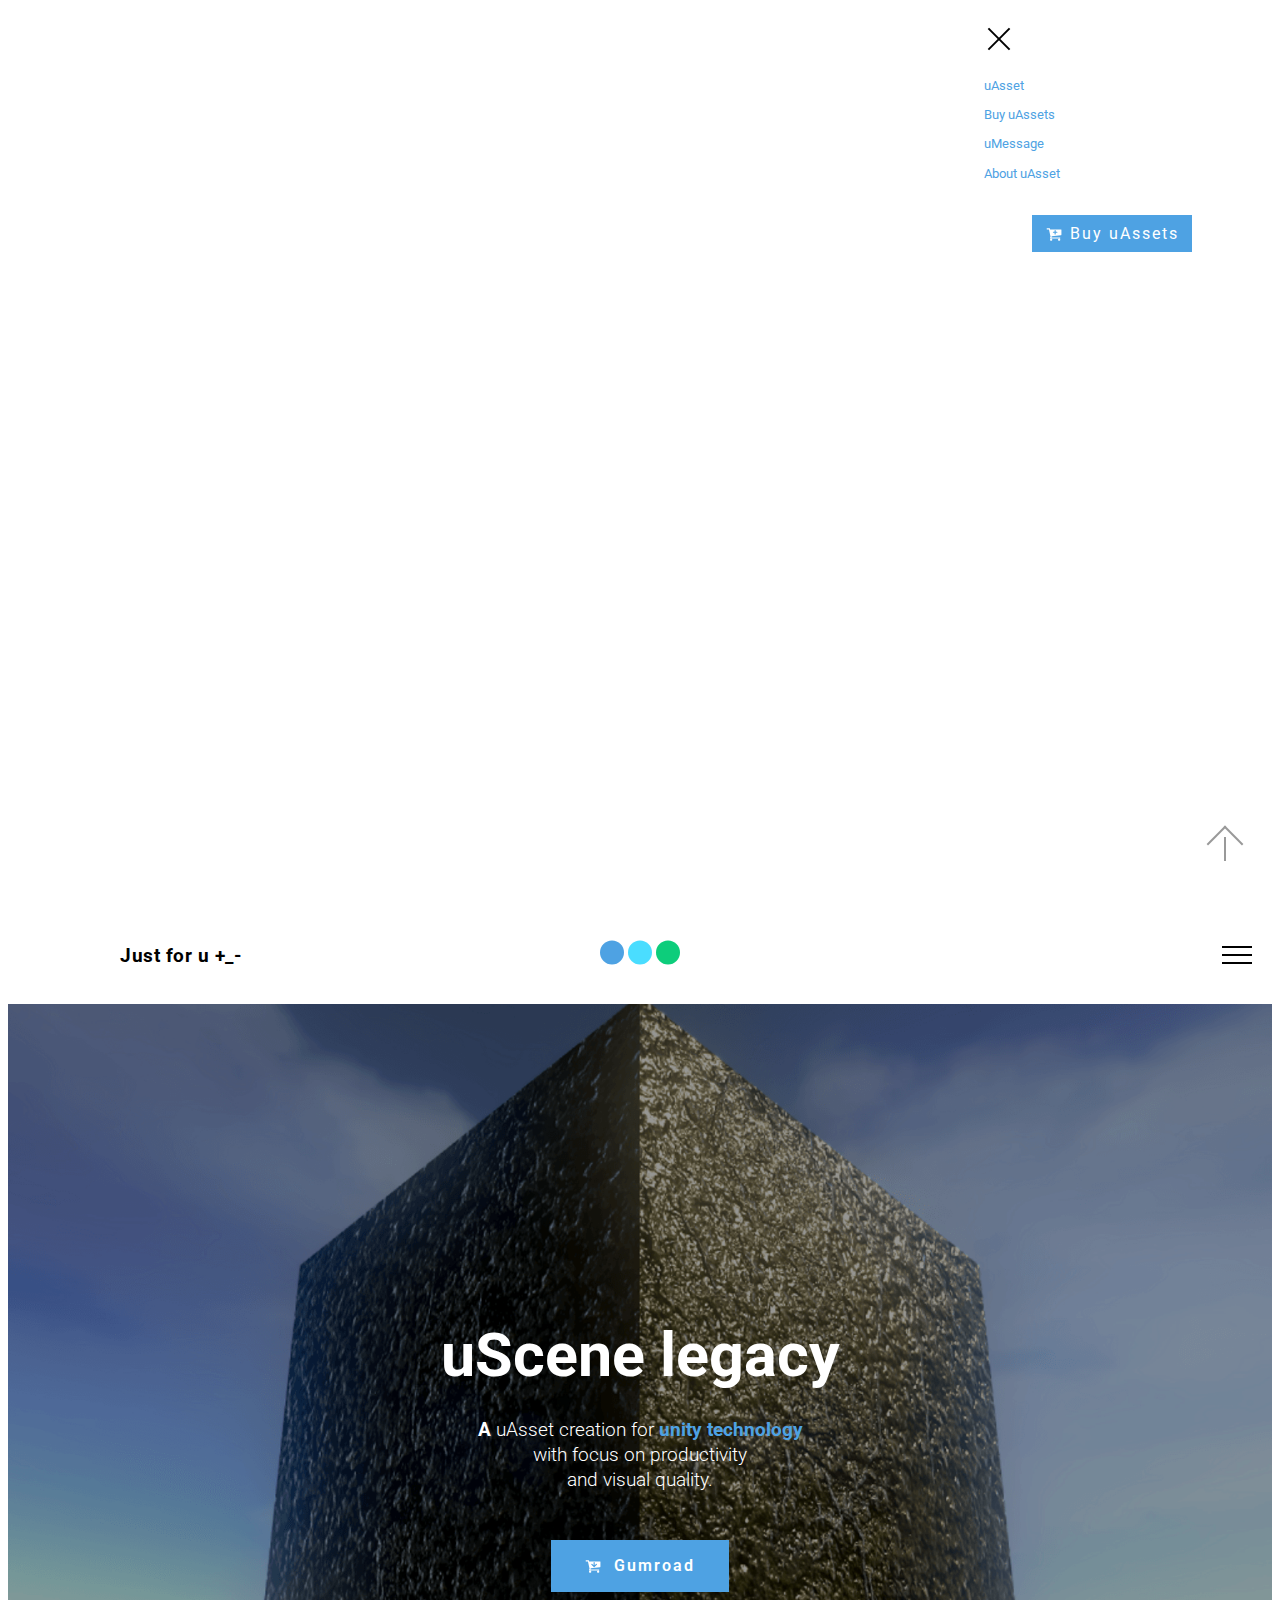
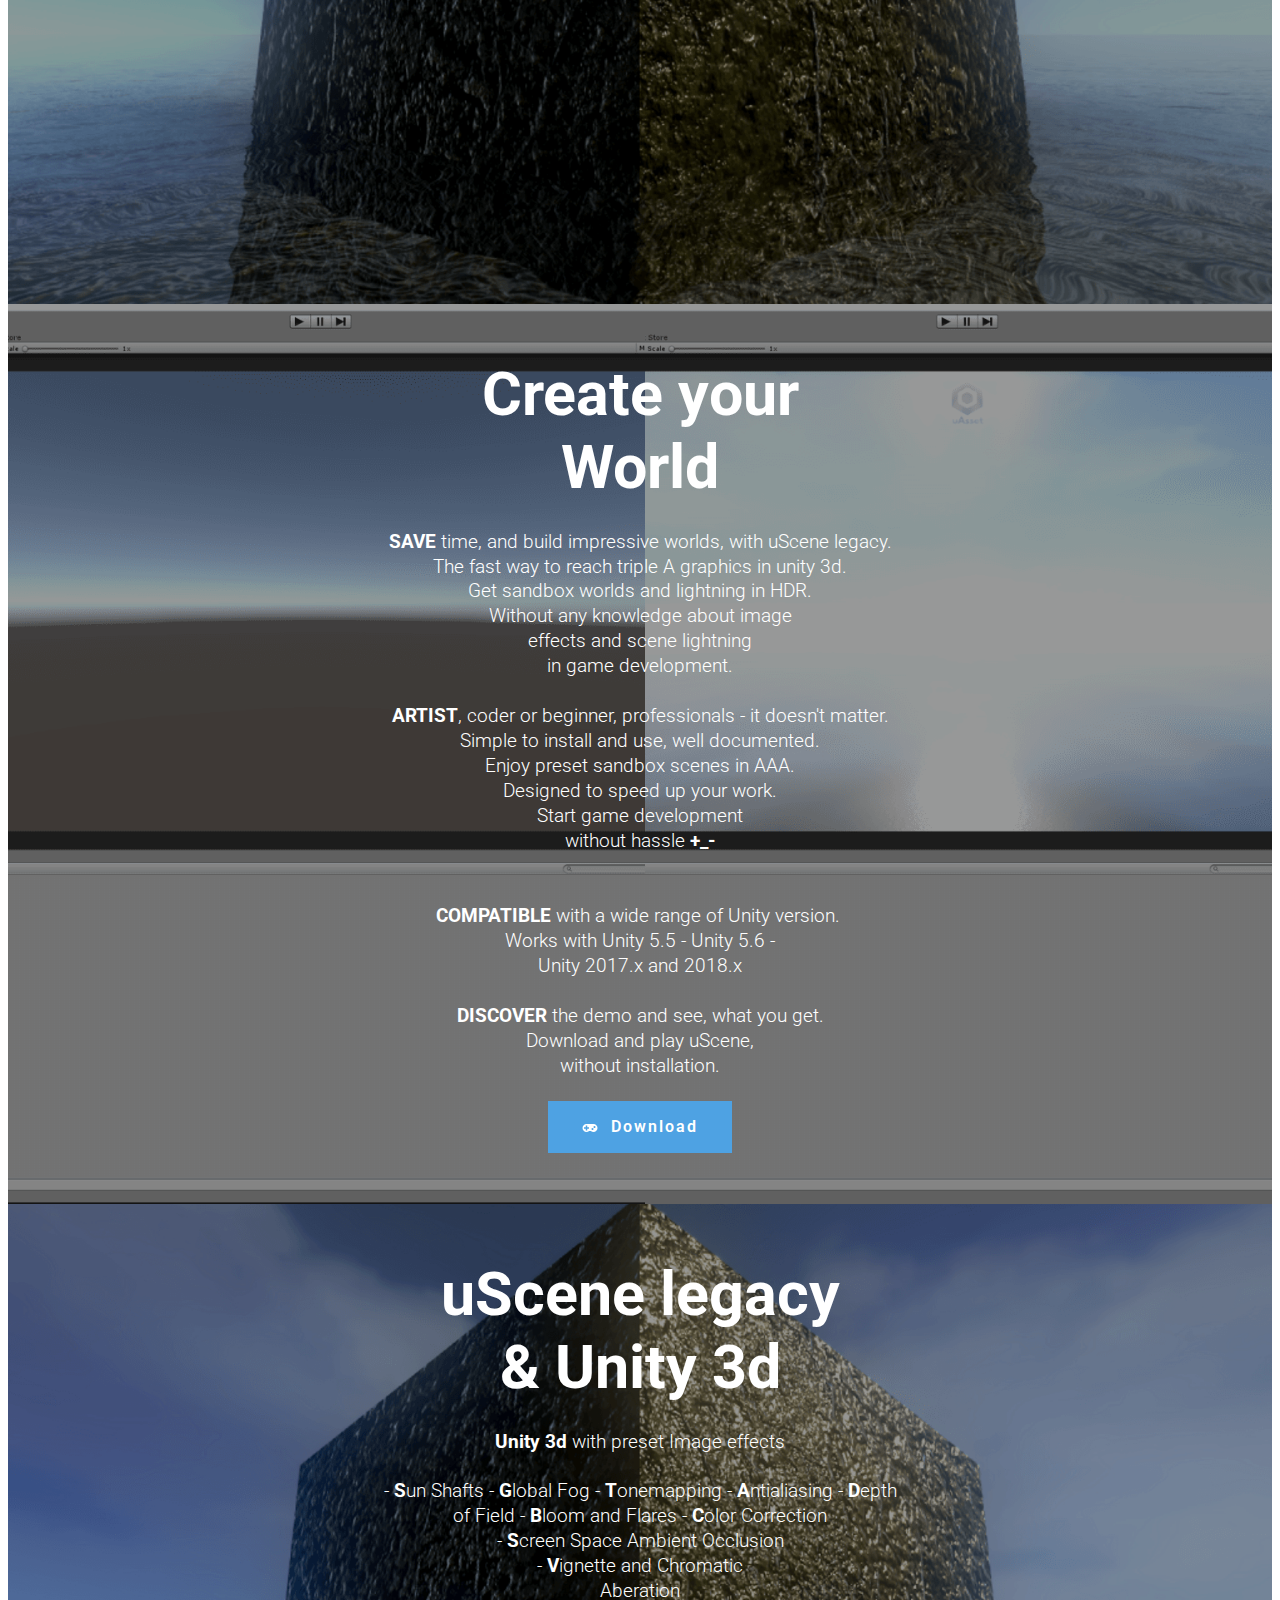
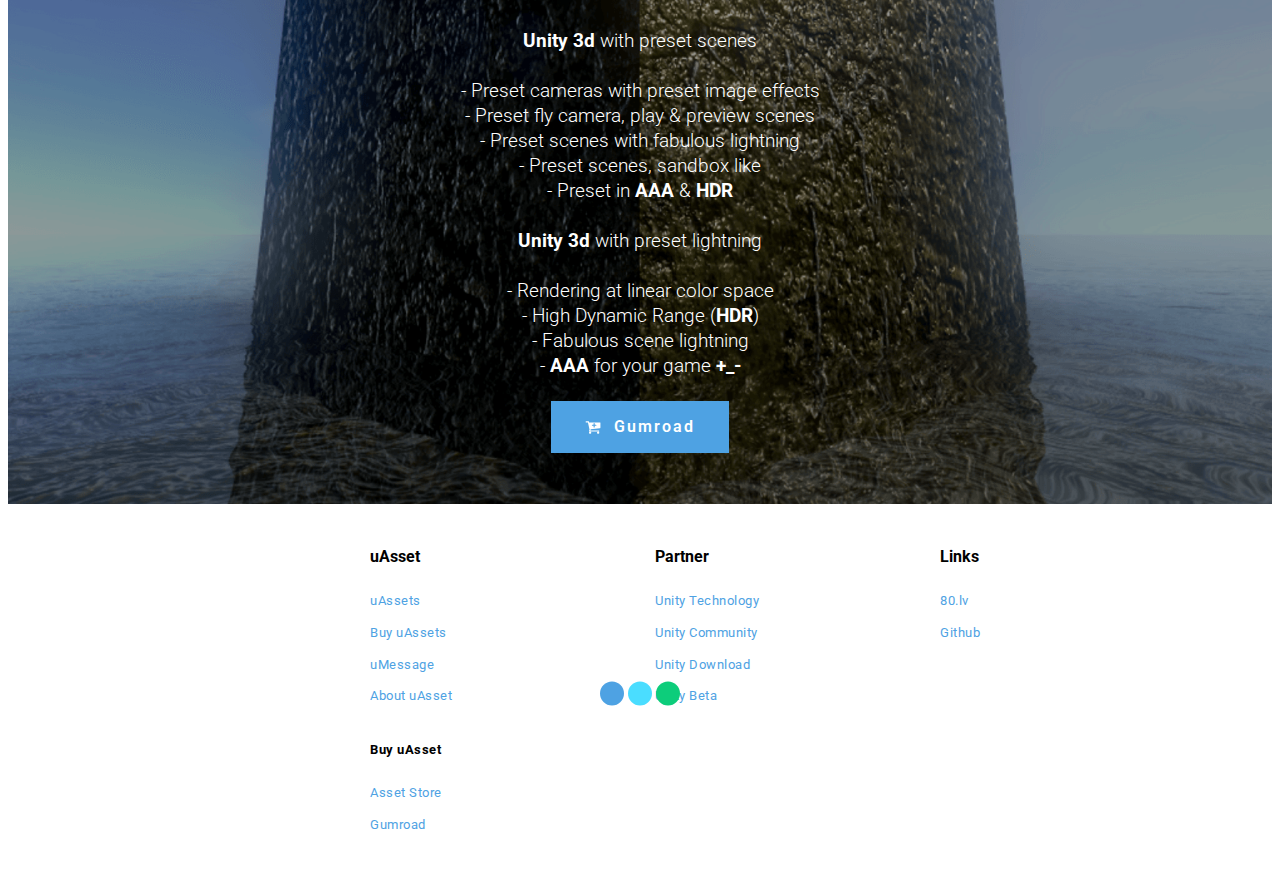
==== commit ecb736ea: "create github pages" ====
--- a/page1.html
+++ b/page1.html
@@ -6,9 +6,9 @@
   <meta http-equiv="X-UA-Compatible" content="IE=edge">
   <meta name="generator" content="Mobirise v4.8.10, mobirise.com">
   <meta name="viewport" content="width=device-width, initial-scale=1, minimum-scale=1">
-  <link rel="shortcut icon" href="assets/images/uasset-logo-1-128x128-1.png" type="image/x-icon">
-  <meta name="description" content="">
-  <title>Buy uAssets</title>
+  <link rel="shortcut icon" href="assets/images/uasset-logo-1-1.png" type="image/x-icon">
+  <meta name="description" content="uAsset creations with focus on productivity and visual quality for unity 3d technology and his game developer worldwide.">
+  <title>Buy uAssets - Game development assets for unity 3d technology.</title>
   
 <link rel="canonical" href="page1.html">
  <style amp-boilerplate>body{-webkit-animation:-amp-start 8s steps(1,end) 0s 1 normal both;-moz-animation:-amp-start 8s steps(1,end) 0s 1 normal both;-ms-animation:-amp-start 8s steps(1,end) 0s 1 normal both;animation:-amp-start 8s steps(1,end) 0s 1 normal both}@-webkit-keyframes -amp-start{from{visibility:hidden}to{visibility:visible}}@-moz-keyframes -amp-start{from{visibility:hidden}to{visibility:visible}}@-ms-keyframes -amp-start{from{visibility:hidden}to{visibility:visible}}@-o-keyframes -amp-start{from{visibility:hidden}to{visibility:visible}}@keyframes -amp-start{from{visibility:hidden}to{visibility:visible}}</style>
@@ -17,7 +17,7 @@
  
  <style amp-custom> 
 div,span,h1,h2,h3,h4,h5,h6,p,blockquote,a,ol,ul,li,figcaption{font: inherit;}*{-webkit-box-sizing: border-box;box-sizing: border-box;}body{position: relative;font-style: normal;line-height: 1.5;}section{background-color: #eeeeee;background-position: 50% 50%;background-repeat: no-repeat;background-size: cover;}section,.container,.container-fluid{position: relative;word-wrap: break-word;}a.mbr-iconfont:hover{text-decoration: none;}h1,h2,h3{margin: auto;}h1,h3,p{padding: 10px 0;margin-bottom: 15px;}p,li,blockquote{color: #15181b;letter-spacing: 0.5px;line-height: 1.7;}ul,ol,pre,blockquote{margin-bottom: 0;margin-top: 0;}pre{background: #f4f4f4;padding: 10px 24px;white-space: pre-wrap;}p{margin-top: 0;}a{font-style: normal;font-weight: 400;cursor: pointer;}a,a:hover{text-decoration: none;}figure{margin-bottom: 0;}h1,h2,h3,h4,h5,h6,.h1,.h2,.h3,.h4,.h5,.h6,.display-1,.display-2,.display-3,.display-4{line-height: 1;word-break: break-word;word-wrap: break-word;}b,strong{font-weight: bold;}blockquote{padding: 10px 0 10px 20px;position: relative;border-left: 3px solid;}input:-webkit-autofill,input:-webkit-autofill:hover,input:-webkit-autofill:focus,input:-webkit-autofill:active{-webkit-transition-delay: 9999s;transition-delay: 9999s;-webkit-transition-property: background-color,color;-o-transition-property: background-color,color;transition-property: background-color,color;}html,body{height: auto;min-height: 100vh;}.mbr-section-title{font-style: normal;line-height: 1.2;}.mbr-section-subtitle{line-height: 1.3;}.mbr-text{font-style: normal;line-height: 1.6;}.btn{font-weight: 400;border-width: 2px;border-style: solid;font-style: normal;letter-spacing: 2px;margin: .4rem .8rem;white-space: normal;-webkit-transition: all .3s ease-in-out,-webkit-box-shadow 2s ease-in-out;transition: all .3s ease-in-out,-webkit-box-shadow 2s ease-in-out;-o-transition: all .3s ease-in-out,box-shadow 2s ease-in-out;transition: all .3s ease-in-out,box-shadow 2s ease-in-out;transition: all .3s ease-in-out,box-shadow 2s ease-in-out,-webkit-box-shadow 2s ease-in-out;display: -webkit-inline-box;display: -ms-inline-flexbox;display: inline-flex;-webkit-box-align: center;-ms-flex-align: center;align-items: center;-webkit-box-pack: center;-ms-flex-pack: center;justify-content: center;word-break: break-word;-webkit-align-items: center;-webkit-justify-content: center;display: -webkit-inline-flex;}.btn-form{border-radius: 0;}.btn-form:hover{cursor: pointer;}.mbr-figure img,.mbr-figure iframe{display: block;width: 100%;}.card{background-color: transparent;border: none;}.card-wrapper{-webkit-box-flex: 1;-webkit-flex: 1;}.card-img{text-align: center;-ms-flex-negative: 0;flex-shrink: 0;-webkit-flex-shrink: 0;}.media{max-width: 100%;margin: 0 auto;}.mbr-figure{-ms-flex-item-align: center;-ms-grid-row-align: center;-webkit-align-self: center;align-self: center;}.media-container > div{max-width: 100%;}.mbr-figure img,.card-img img{width: 100%;}@media (max-width: 991px){.media-size-item{width: auto;}.media{width: auto;}.mbr-figure{width: 100%;}}.hidden{visibility: hidden;}.super-hide{display: none;}.inactive{-webkit-user-select: none;-moz-user-select: none;-ms-user-select: none;user-select: none;pointer-events: none;-webkit-user-drag: none;user-drag: none;}textarea[type="hidden"]{display: none;}#scrollToTop{display: none;}.popover-content ul.show{min-height: 155px;}.mbr-white{color: #ffffff;}.mbr-black{color: #000000;}.mbr-bg-white{background-color: #ffffff;}.mbr-bg-black{background-color: #000000;}.align-left{text-align: left;}.align-center{text-align: center;}.align-right{text-align: right;}@media (max-width: 767px){.align-left,.align-center,.align-right,.mbr-section-btn,.mbr-section-title{text-align: center;}}.mbr-light{font-weight: 300;}.mbr-regular{font-weight: 400;}.mbr-semibold{font-weight: 500;}.mbr-bold{font-weight: 700;}.mbr-section-btn{margin-left: -.25rem;margin-right: -.25rem;font-size: 0;}nav .mbr-section-btn{margin-left: 0rem;margin-right: 0rem;}.btn .mbr-iconfont,.btn.btn-sm .mbr-iconfont{cursor: pointer;margin-right: 0.5rem;}.btn.btn-md .mbr-iconfont,.btn.btn-md .mbr-iconfont{margin-right: 0.8rem;}[type="submit"]{-webkit-appearance: none;}.mbr-fullscreen .mbr-overlay{height: 100vh;}.mbr-fullscreen{display: -webkit-box;display: -ms-flexbox;display: flex;display: -moz-flex;display: -ms-flex;display: -o-flex;-webkit-box-align: center;-ms-flex-align: center;align-items: center;-webkit-align-items: center;height: 100vh;-webkit-box-sizing: border-box;box-sizing: border-box;padding-top: 3rem;padding-bottom: 3rem;}section.sidebar-open:before{content: '';position: fixed;top: 0;bottom: 0;right: 0;left: 0;background-color: rgba(0,0,0,0.2);z-index: 1040;}amp-img img{max-height: 100%;max-width: 100%;}img.mbr-temp{width: 100%;}.is-builder .nodisplay + img[async],.is-builder .nodisplay + img[decoding="async"],.is-builder amp-img > a + img[async],.is-builder amp-img > a + img[decoding="async"]{display: none;}html:not(.is-builder) amp-img > a{position: absolute;top: 0;bottom: 0;left: 0;right: 0;z-index: 1;}.is-builder .temp-amp-sizer{position: absolute;}.is-builder amp-youtube .temp-amp-sizer,.is-builder amp-vimeo .temp-amp-sizer{position: static;}.is-builder section.horizontal-menu .ampstart-btn{display: none;}@media (max-width: 991px){.is-builder section.horizontal-menu .navbar-toggler{display: block;}}.is-builder section.horizontal-menu .dropdown-menu{z-index: auto;opacity: 1;pointer-events: auto;}.is-builder section.horizontal-menu .nav-dropdown .link.dropdown-toggle[aria-expanded="true"]{margin-right: 0;padding: 0.667em 1em;}.mobirise-spinner{position: absolute;top: 50%;left: 40%;margin-left: 10%;-webkit-transform: translate3d(-50%,-50%,0);z-index: 4;}.mobirise-spinner em{width: 24px;height: 24px;border-radius: 100%;display: inline-block;-webkit-animation: slide 1s infinite;}.mobirise-spinner em:nth-child(1){-webkit-animation-delay: 0.1s;}.mobirise-spinner em:nth-child(2){-webkit-animation-delay: 0.2s;}.mobirise-spinner em:nth-child(3){-webkit-animation-delay: 0.3s;}@-webkit-keyframes slide{0%{-webkit-transform: scale(1);}50%{opacity: 0.3;-webkit-transform: scale(2);}100%{-webkit-transform: scale(1);}}@keyframes slide{0%{-webkit-transform: scale(1);}50%{opacity: 0.3;-webkit-transform: scale(2);}100%{-webkit-transform: scale(1);}}.mobirise-loader .amp-active > div{display: none;}.mbr-container{max-width: 800px;padding: 0 10px;margin: 0 auto;position: relative;}.container{padding-right: 15px;padding-left: 15px;width: 100%;margin-right: auto;margin-left: auto;}@media (max-width: 767px){.container{max-width: 540px;}}@media (min-width: 768px){.container{max-width: 720px;}}@media (min-width: 992px){.container{max-width: 960px;}}@media (min-width: 1200px){.container{max-width: 1140px;}}.mbr-row{display: -webkit-box;display: -ms-flexbox;display: flex;-ms-flex-wrap: wrap;flex-wrap: wrap;margin-right: -15px;margin-left: -15px;}.mbr-justify-content-center{-webkit-box-pack: center;-ms-flex-pack: center;justify-content: center;-webkit-justify-content: center;}@media (max-width: 767px){.mbr-col-sm-12{-ms-flex: 0 0 100%;-webkit-box-flex: 0;flex: 0 0 100%;max-width: 100%;padding-right: 15px;padding-left: 15px;-webkit-flex: 0 0 100%;}.mbr-row{margin: 0;}}@media (min-width: 768px){.mbr-col-md-3{-ms-flex: 0 0 25%;-webkit-box-flex: 0;flex: 0 0 25%;max-width: 25%;padding-right: 15px;padding-left: 15px;-webkit-flex: 0 0 25%;}.mbr-col-md-4{-ms-flex: 0 0 33.333333%;-webkit-box-flex: 0;flex: 0 0 33.333333%;max-width: 33.333333%;padding-right: 15px;padding-left: 15px;-webkit-flex: 0 0 33.333333%;}.mbr-col-md-5{-ms-flex: 0 0 41.666667%;-webkit-box-flex: 0;flex: 0 0 41.666667%;max-width: 41.666667%;padding-right: 15px;padding-left: 15px;-webkit-flex: 0 0 41.666667%;}.mbr-col-md-6{-ms-flex: 0 0 50%;-webkit-box-flex: 0;flex: 0 0 50%;max-width: 50%;padding-right: 15px;padding-left: 15px;-webkit-flex: 0 0 50%;}.mbr-col-md-7{-ms-flex: 0 0 58.333333%;-webkit-box-flex: 0;flex: 0 0 58.333333%;max-width: 58.333333%;padding-right: 15px;padding-left: 15px;-webkit-flex: 0 0 58.333333%;}.mbr-col-md-8{-ms-flex: 0 0 66.666667%;-webkit-box-flex: 0;flex: 0 0 66.666667%;max-width: 66.666667%;padding-left: 15px;padding-right: 15px;-webkit-flex: 0 0 66.666667%;}.mbr-col-md-10{-ms-flex: 0 0 83.333333%;-webkit-box-flex: 0;flex: 0 0 83.333333%;max-width: 83.333333%;padding-left: 15px;padding-right: 15px;-webkit-flex: 0 0 83.333333%;}.mbr-col-md-12{-ms-flex: 0 0 100%;-webkit-box-flex: 0;flex: 0 0 100%;max-width: 100%;padding-right: 15px;padding-left: 15px;-webkit-flex: 0 0 100%;}}@media (min-width: 992px){.mbr-col-lg-2{-ms-flex: 0 0 16.666667%;-webkit-box-flex: 0;flex: 0 0 16.666667%;max-width: 16.666667%;padding-right: 15px;padding-left: 15px;-webkit-flex: 0 0 16.666667%;}.mbr-col-lg-3{-ms-flex: 0 0 25%;-webkit-box-flex: 0;flex: 0 0 25%;max-width: 25%;padding-right: 15px;padding-left: 15px;-webkit-flex: 0 0 25%;}.mbr-col-lg-4{-ms-flex: 0 0 33.33%;-webkit-box-flex: 0;flex: 0 0 33.33%;max-width: 33.33%;padding-right: 15px;padding-left: 15px;-webkit-flex: 0 0 33.33%;}.mbr-col-lg-5{-ms-flex: 0 0 41.666%;-webkit-box-flex: 0;flex: 0 0 41.666%;max-width: 41.666%;padding-right: 15px;padding-left: 15px;-webkit-flex: 0 0 41.666%;}.mbr-col-lg-6{-ms-flex: 0 0 50%;-webkit-box-flex: 0;flex: 0 0 50%;max-width: 50%;padding-right: 15px;padding-left: 15px;-webkit-flex: 0 0 50%;}.mbr-col-lg-8{-ms-flex: 0 0 66.666667%;-webkit-box-flex: 0;flex: 0 0 66.666667%;max-width: 66.666667%;padding-left: 15px;padding-right: 15px;-webkit-flex: 0 0 66.666667%;}.mbr-col-lg-10{-ms-flex: 0 0 83.3333%;-webkit-box-flex: 0;flex: 0 0 83.3333%;max-width: 83.3333%;padding-right: 15px;padding-left: 15px;-webkit-flex: 0 0 83.3333%;}.mbr-col-lg-12{-ms-flex: 0 0 100%;-webkit-box-flex: 0;flex: 0 0 100%;max-width: 100%;padding-right: 15px;padding-left: 15px;-webkit-flex: 0 0 100%;}}@media (min-width: 1200px){.mbr-col-xl-7{-ms-flex: 0 0 58.333333%;-webkit-box-flex: 0;flex: 0 0 58.333333%;max-width: 58.333333%;padding-right: 15px;padding-left: 15px;-webkit-flex: 0 0 58.333333%;}.mbr-col-xl-8{-ms-flex: 0 0 66.666667%;-webkit-box-flex: 0;flex: 0 0 66.666667%;max-width: 66.666667%;padding-left: 15px;padding-right: 15px;-webkit-flex: 0 0 66.666667%;}}amp-sidebar{background: transparent;}#scrollToTopMarker{position: absolute;width: 0px;height: 0px;top: 300px;}#scrollToTopButton{position: fixed;bottom: 25px;right: 25px;opacity: .4;z-index: 5000;font-size: 32px;height: 60px;width: 60px;border: none;border-radius: 3px;cursor: pointer;}#scrollToTopButton:focus{outline: none;}#scrollToTopButton a:before{content: '';position: absolute;height: 40%;top: 36%;width: 2px;left: calc(50% - 1px);}#scrollToTopButton a:after{content: '';position: absolute;border-top: 2px solid;border-right: 2px solid;width: 40%;height: 40%;left: calc(30% - 1px);bottom: 30%;-ms-transform: rotate(-45deg);transform: rotate(-45deg);-webkit-transform: rotate(-45deg);}.is-builder #scrollToTopButton a:after{left: 30%;}
-body{font-family: Roboto;}blockquote{border-color: #4ea2e3;}.display-1{font-family: 'Roboto',sans-serif;font-size: 3.8rem;}.display-2{font-family: 'Roboto',sans-serif;font-size: 1.2rem;}.display-4{font-family: 'Roboto',sans-serif;font-size: 1rem;}.display-5{font-family: 'Roboto',sans-serif;font-size: 1rem;}.display-7{font-family: 'Roboto',sans-serif;font-size: 0.8rem;}.display-1 .mbr-iconfont-btn{font-size: 3.8rem;width: 3.8rem;}.display-2 .mbr-iconfont-btn{font-size: 1.2rem;width: 1.2rem;}.display-4 .mbr-iconfont-btn{font-size: 1rem;width: 1rem;}.display-5 .mbr-iconfont-btn{font-size: 1rem;width: 1rem;}.display-7 .mbr-iconfont-btn{font-size: 0.8rem;width: 0.8rem;}@media (max-width: 768px){.display-1{font-size: 3.04rem;font-size: calc( 1.98rem + (3.8 - 1.98) * ((100vw - 20rem) / (48 - 20)));line-height: calc( 1.4 * (1.98rem + (3.8 - 1.98) * ((100vw - 20rem) / (48 - 20))));}.display-2{font-size: 0.96rem;font-size: calc( 1.07rem + (1.2 - 1.07) * ((100vw - 20rem) / (48 - 20)));line-height: calc( 1.4 * (1.07rem + (1.2 - 1.07) * ((100vw - 20rem) / (48 - 20))));}.display-4{font-size: 0.8rem;font-size: calc( 1rem + (1 - 1) * ((100vw - 20rem) / (48 - 20)));line-height: calc( 1.4 * (1rem + (1 - 1) * ((100vw - 20rem) / (48 - 20))));}.display-5{font-size: 0.8rem;font-size: calc( 1rem + (1 - 1) * ((100vw - 20rem) / (48 - 20)));line-height: calc( 1.4 * (1rem + (1 - 1) * ((100vw - 20rem) / (48 - 20))));}}.btn{padding: 1rem 2rem;border-radius: 0px;}.btn-sm{border-width: 1px;padding: 0.6rem 0.8rem;border-radius: 0px;}.btn-md{font-weight: 600;padding: 1rem 2rem;border-radius: 0px;}.bg-primary{background-color: #4ea2e3;}.bg-success{background-color: #0dcd7b;}.bg-info{background-color: #8282e7;}.bg-warning{background-color: #767676;}.bg-danger{background-color: #a0a0a0;}.btn-primary,.btn-primary:active,.btn-primary.active{background-color: #4ea2e3;border-color: #4ea2e3;color: #ffffff;}.btn-primary:hover,.btn-primary:focus,.btn-primary.focus{color: #ffffff;background-color: #1f7dc5;border-color: #1f7dc5;}.btn-primary.disabled,.btn-primary:disabled{color: #ffffff;background-color: #1f7dc5;border-color: #1f7dc5;}.btn-secondary,.btn-secondary:active,.btn-secondary.active{background-color: #4addff;border-color: #4addff;color: #003c4a;}.btn-secondary:hover,.btn-secondary:focus,.btn-secondary.focus{color: #003c4a;background-color: #00cdfd;border-color: #00cdfd;}.btn-secondary.disabled,.btn-secondary:disabled{color: #003c4a;background-color: #00cdfd;border-color: #00cdfd;}.btn-info,.btn-info:active,.btn-info.active{background-color: #8282e7;border-color: #8282e7;color: #ffffff;}.btn-info:hover,.btn-info:focus,.btn-info.focus{color: #ffffff;background-color: #4242db;border-color: #4242db;}.btn-info.disabled,.btn-info:disabled{color: #ffffff;background-color: #4242db;border-color: #4242db;}.btn-success,.btn-success:active,.btn-success.active{background-color: #0dcd7b;border-color: #0dcd7b;color: #ffffff;}.btn-success:hover,.btn-success:focus,.btn-success.focus{color: #ffffff;background-color: #088550;border-color: #088550;}.btn-success.disabled,.btn-success:disabled{color: #ffffff;background-color: #088550;border-color: #088550;}.btn-warning,.btn-warning:active,.btn-warning.active{background-color: #767676;border-color: #767676;color: #ffffff;}.btn-warning:hover,.btn-warning:focus,.btn-warning.focus{color: #ffffff;background-color: #505050;border-color: #505050;}.btn-warning.disabled,.btn-warning:disabled{color: #ffffff;background-color: #505050;border-color: #505050;}.btn-danger,.btn-danger:active,.btn-danger.active{background-color: #a0a0a0;border-color: #a0a0a0;color: #ffffff;}.btn-danger:hover,.btn-danger:focus,.btn-danger.focus{color: #ffffff;background-color: #7a7a7a;border-color: #7a7a7a;}.btn-danger.disabled,.btn-danger:disabled{color: #ffffff;background-color: #7a7a7a;border-color: #7a7a7a;}.btn-black,.btn-black:active,.btn-black.active{background-color: #333333;border-color: #333333;color: #ffffff;}.btn-black:hover,.btn-black:focus,.btn-black.focus{color: #ffffff;background-color: #0d0d0d;border-color: #0d0d0d;}.btn-black.disabled,.btn-black:disabled{color: #ffffff;background-color: #0d0d0d;border-color: #0d0d0d;}.btn-white,.btn-white:active,.btn-white.active{background-color: #ffffff;border-color: #ffffff;color: #808080;}.btn-white:hover,.btn-white:focus,.btn-white.focus{color: #808080;background-color: #d9d9d9;border-color: #d9d9d9;}.btn-white.disabled,.btn-white:disabled{color: #808080;background-color: #d9d9d9;border-color: #d9d9d9;}.btn-white,.btn-white:active,.btn-white.active{color: #333333;}.btn-white:hover,.btn-white:focus,.btn-white.focus{color: #333333;}.btn-white.disabled,.btn-white:disabled{color: #333333;}.btn-primary-outline,.btn-primary-outline:active,.btn-primary-outline.active{background: none;border-color: #1c6faf;color: #1c6faf;}.btn-primary-outline:hover,.btn-primary-outline:focus,.btn-primary-outline.focus{color: #ffffff;background-color: #4ea2e3;border-color: #4ea2e3;}.btn-primary-outline.disabled,.btn-primary-outline:disabled{color: #ffffff;background-color: #4ea2e3;border-color: #4ea2e3;}.btn-secondary-outline,.btn-secondary-outline:active,.btn-secondary-outline.active{background: none;border-color: #00b8e3;color: #00b8e3;}.btn-secondary-outline:hover,.btn-secondary-outline:focus,.btn-secondary-outline.focus{color: #003c4a;background-color: #4addff;border-color: #4addff;}.btn-secondary-outline.disabled,.btn-secondary-outline:disabled{color: #003c4a;background-color: #4addff;border-color: #4addff;}.btn-info-outline,.btn-info-outline:active,.btn-info-outline.active{background: none;border-color: #2c2cd7;color: #2c2cd7;}.btn-info-outline:hover,.btn-info-outline:focus,.btn-info-outline.focus{color: #ffffff;background-color: #8282e7;border-color: #8282e7;}.btn-info-outline.disabled,.btn-info-outline:disabled{color: #ffffff;background-color: #8282e7;border-color: #8282e7;}.btn-success-outline,.btn-success-outline:active,.btn-success-outline.active{background: none;border-color: #076d41;color: #076d41;}.btn-success-outline:hover,.btn-success-outline:focus,.btn-success-outline.focus{color: #ffffff;background-color: #0dcd7b;border-color: #0dcd7b;}.btn-success-outline.disabled,.btn-success-outline:disabled{color: #ffffff;background-color: #0dcd7b;border-color: #0dcd7b;}.btn-warning-outline,.btn-warning-outline:active,.btn-warning-outline.active{background: none;border-color: #434343;color: #434343;}.btn-warning-outline:hover,.btn-warning-outline:focus,.btn-warning-outline.focus{color: #ffffff;background-color: #767676;border-color: #767676;}.btn-warning-outline.disabled,.btn-warning-outline:disabled{color: #ffffff;background-color: #767676;border-color: #767676;}.btn-danger-outline,.btn-danger-outline:active,.btn-danger-outline.active{background: none;border-color: #6d6d6d;color: #6d6d6d;}.btn-danger-outline:hover,.btn-danger-outline:focus,.btn-danger-outline.focus{color: #ffffff;background-color: #a0a0a0;border-color: #a0a0a0;}.btn-danger-outline.disabled,.btn-danger-outline:disabled{color: #ffffff;background-color: #a0a0a0;border-color: #a0a0a0;}.btn-black-outline,.btn-black-outline:active,.btn-black-outline.active{background: none;border-color: #000000;color: #000000;}.btn-black-outline:hover,.btn-black-outline:focus,.btn-black-outline.focus{color: #ffffff;background-color: #333333;border-color: #333333;}.btn-black-outline.disabled,.btn-black-outline:disabled{color: #ffffff;background-color: #333333;border-color: #333333;}.btn-white-outline,.btn-white-outline:active,.btn-white-outline.active{background: none;border-color: #ffffff;color: #ffffff;}.btn-white-outline:hover,.btn-white-outline:focus,.btn-white-outline.focus{color: #333333;background-color: #ffffff;border-color: #ffffff;}.text-primary{color: #4ea2e3;}.text-secondary{color: #4addff;}.text-success{color: #0dcd7b;}.text-info{color: #8282e7;}.text-warning{color: #767676;}.text-danger{color: #a0a0a0;}.text-white{color: #ffffff;}.text-black{color: #000000;}a.text-primary:hover,a.text-primary:focus{color: #1c6faf;}a.text-secondary:hover,a.text-secondary:focus{color: #00b8e3;}a.text-success:hover,a.text-success:focus{color: #076d41;}a.text-info:hover,a.text-info:focus{color: #2c2cd7;}a.text-warning:hover,a.text-warning:focus{color: #434343;}a.text-danger:hover,a.text-danger:focus{color: #6d6d6d;}a.text-white:hover,a.text-white:focus{color: #b3b3b3;}a.text-black:hover,a.text-black:focus{color: #4d4d4d;}.alert-success{background-color: #0dcd7b;}.alert-info{background-color: #8282e7;}.alert-warning{background-color: #767676;}.alert-danger{background-color: #a0a0a0;}a,a:hover{color: #4ea2e3;}.mbr-plan-header.bg-primary .mbr-plan-subtitle,.mbr-plan-header.bg-primary .mbr-plan-price-desc{color: #feffff;}.mbr-plan-header.bg-success .mbr-plan-subtitle,.mbr-plan-header.bg-success .mbr-plan-price-desc{color: #acfad9;}.mbr-plan-header.bg-info .mbr-plan-subtitle,.mbr-plan-header.bg-info .mbr-plan-price-desc{color: #ffffff;}.mbr-plan-header.bg-warning .mbr-plan-subtitle,.mbr-plan-header.bg-warning .mbr-plan-price-desc{color: #b6b6b6;}.mbr-plan-header.bg-danger .mbr-plan-subtitle,.mbr-plan-header.bg-danger .mbr-plan-price-desc{color: #e0e0e0;}.mobirise-spinner em:nth-child(1){background: #4ea2e3;}.mobirise-spinner em:nth-child(2){background: #4addff;}.mobirise-spinner em:nth-child(3){background: #0dcd7b;}#scrollToTopButton{background-color: #ffffff;}#scrollToTopButton a:before{background: #000000;}#scrollToTopButton a:after{border-top-color: #000000;border-right-color: #000000;}.cid-re0BX1QR7F amp-sidebar{min-width: 260px;z-index: 1050;background-color: #ffffff;}.cid-re0BX1QR7F amp-sidebar.open:after{content: '';position: absolute;top: 0;left: 0;bottom: 0;right: 0;background-color: red;}.cid-re0BX1QR7F .open{-webkit-transform: translateX(0%);transform: translateX(0%);display: block;}.cid-re0BX1QR7F .builder-sidebar{background-color: #ffffff;position: relative;min-height: 100vh;z-index: 1030;padding: 1rem 2rem;max-width: 20rem;}.cid-re0BX1QR7F .headerbar{display: flex;-webkit-flex-direction: column;flex-direction: column;-webkit-justify-content: center;justify-content: center;padding: .5rem 1rem;min-height: 70px;-webkit-align-items: center;align-items: center;background: #ffffff;}.cid-re0BX1QR7F .headerbar.sticky-nav{position: fixed;z-index: 1000;width: 100%;}.cid-re0BX1QR7F button.sticky-but{position: fixed;}.cid-re0BX1QR7F .brand{display: flex;-webkit-align-items: center;align-items: center;-webkit-align-self: flex-start;align-self: flex-start;padding-right: 30px;}.cid-re0BX1QR7F .brand p{margin: 0;padding: 0;}.cid-re0BX1QR7F .brand-name{color: #000000;text-align: left;}.cid-re0BX1QR7F .sidebar{padding: 1rem 0;margin: 0;}.cid-re0BX1QR7F .sidebar > li{list-style: none;display: flex;-webkit-flex-direction: column;flex-direction: column;}.cid-re0BX1QR7F .sidebar a{display: block;text-decoration: none;margin-bottom: 10px;}.cid-re0BX1QR7F .close-sidebar{width: 30px;height: 30px;position: relative;cursor: pointer;background-color: transparent;border: none;}.cid-re0BX1QR7F .close-sidebar:focus{outline: 2px auto #4ea2e3;}.cid-re0BX1QR7F .close-sidebar span{position: absolute;left: 0;top: 14px;width: 30px;height: 2px;border-right: 5px;background-color: #000000;}.cid-re0BX1QR7F .close-sidebar span:nth-child(1){-webkit-transform: rotate(45deg);transform: rotate(45deg);}.cid-re0BX1QR7F .close-sidebar span:nth-child(2){-webkit-transform: rotate(-45deg);transform: rotate(-45deg);}@media (min-width: 992px){.cid-re0BX1QR7F .brand-name{min-width: 8rem;}.cid-re0BX1QR7F .builder-sidebar{margin-left: auto;}.cid-re0BX1QR7F .builder-sidebar .sidebar li{-webkit-flex-direction: row;flex-direction: row;-webkit-flex-wrap: wrap;flex-wrap: wrap;}.cid-re0BX1QR7F .builder-sidebar .sidebar li a{padding: .5rem;margin: 0;}.cid-re0BX1QR7F .builder-overlay{display: none;}}.cid-re0BX1QR7F .hamburger{position: absolute;top: 25px;right: 20px;margin-left: auto;width: 30px;height: 20px;background: none;border: none;cursor: pointer;z-index: 1000;}@media (min-width: 768px){.cid-re0BX1QR7F .hamburger{top: calc(0.5rem + 80 * 0.5px - 10px);}}.cid-re0BX1QR7F .hamburger:focus{outline: none;}.cid-re0BX1QR7F .hamburger span{position: absolute;right: 0;width: 30px;height: 2px;border-right: 5px;background-color: #000000;}.cid-re0BX1QR7F .hamburger span:nth-child(1){top: 0;transition: all .2s;}.cid-re0BX1QR7F .hamburger span:nth-child(2){top: 8px;transition: all .15s;}.cid-re0BX1QR7F .hamburger span:nth-child(3){top: 8px;transition: all .15s;}.cid-re0BX1QR7F .hamburger span:nth-child(4){top: 16px;transition: all .2s;}.cid-re0BX1QR7F amp-img{margin-right: 1rem;display: flex;-webkit-align-items: center;align-items: center;height: 80px;width: 80px;}@media (max-width: 768px){.cid-re0BX1QR7F amp-img{max-height: 55px;max-width: 55px;}}.cid-re0BX2RL8r{background-image: url("assets/images/uasset-uscene-legacy-3.png");}.cid-re0BX2RL8r .mbr-section-subtitle{margin-bottom: 1rem;}.cid-re0BX2RL8r .mbr-section-title{color: #ffffff;text-align: center;}.cid-re0BX2RL8r .mbr-section-subtitle,.cid-re0BX2RL8r .mbr-section-btn{color: #ffffff;text-align: center;}.cid-re0BX3aQT4{background-image: url("assets/images/uasset-uscene-legacy-2.png");}.cid-re0BX3aQT4 .mbr-section-subtitle{margin-bottom: 1rem;}.cid-re0BX3aQT4 .mbr-section-title{color: #ffffff;text-align: center;}.cid-re0BX3aQT4 .mbr-section-subtitle,.cid-re0BX3aQT4 .mbr-section-btn{color: #ffffff;text-align: center;}.cid-re0BX3aQT4 .mbr-section-title DIV{color: #ffffff;}.cid-re0BX3aQT4 .mbr-section-subtitle,.cid-re0BX3aQT4 .mbr-section-btn DIV{color: #ffffff;}.cid-re0BX3EIqy{background-image: url("assets/images/uasset-uscene-legacy-3.png");}.cid-re0BX3EIqy .mbr-section-subtitle{margin-bottom: 1rem;}.cid-re0BX3EIqy .mbr-section-title{color: #ffffff;text-align: center;}.cid-re0BX3EIqy .mbr-section-subtitle,.cid-re0BX3EIqy .mbr-section-btn{color: #ffffff;text-align: center;}.cid-re0BX42TEQ{padding-top: 45px;padding-bottom: 30px;background-color: #ffffff;}.cid-re0BX42TEQ amp-img{text-align: center;}.cid-re0BX42TEQ .items-col .item{margin: 0;}.cid-re0BX42TEQ .item,.cid-re0BX42TEQ .group-title{color: #efefef;padding-top: 0;}@media (max-width: 767px){.cid-re0BX42TEQ .items-col{text-align: center;margin: 2rem 0;}}.cid-re0BX42TEQ .group-title{color: #000000;text-align: left;}.cid-re0BX42TEQ .item,.cid-re0BX42TEQ .items{color: #4ea2e3;text-align: left;}.cid-re0BX42TEQ .item,.cid-re0BX42TEQ .items A{color: #4ea2e3;}.cid-re0BX42TEQ .item,.cid-re0BX42TEQ .items B{color: #000000;}
+body{font-family: Roboto;}blockquote{border-color: #4ea2e3;}.display-1{font-family: 'Roboto',sans-serif;font-size: 3.8rem;}.display-2{font-family: 'Roboto',sans-serif;font-size: 1.2rem;}.display-4{font-family: 'Roboto',sans-serif;font-size: 1rem;}.display-5{font-family: 'Roboto',sans-serif;font-size: 1rem;}.display-7{font-family: 'Roboto',sans-serif;font-size: 0.8rem;}.display-1 .mbr-iconfont-btn{font-size: 3.8rem;width: 3.8rem;}.display-2 .mbr-iconfont-btn{font-size: 1.2rem;width: 1.2rem;}.display-4 .mbr-iconfont-btn{font-size: 1rem;width: 1rem;}.display-5 .mbr-iconfont-btn{font-size: 1rem;width: 1rem;}.display-7 .mbr-iconfont-btn{font-size: 0.8rem;width: 0.8rem;}@media (max-width: 768px){.display-1{font-size: 3.04rem;font-size: calc( 1.98rem + (3.8 - 1.98) * ((100vw - 20rem) / (48 - 20)));line-height: calc( 1.4 * (1.98rem + (3.8 - 1.98) * ((100vw - 20rem) / (48 - 20))));}.display-2{font-size: 0.96rem;font-size: calc( 1.07rem + (1.2 - 1.07) * ((100vw - 20rem) / (48 - 20)));line-height: calc( 1.4 * (1.07rem + (1.2 - 1.07) * ((100vw - 20rem) / (48 - 20))));}.display-4{font-size: 0.8rem;font-size: calc( 1rem + (1 - 1) * ((100vw - 20rem) / (48 - 20)));line-height: calc( 1.4 * (1rem + (1 - 1) * ((100vw - 20rem) / (48 - 20))));}.display-5{font-size: 0.8rem;font-size: calc( 1rem + (1 - 1) * ((100vw - 20rem) / (48 - 20)));line-height: calc( 1.4 * (1rem + (1 - 1) * ((100vw - 20rem) / (48 - 20))));}}.btn{padding: 1rem 2rem;border-radius: 0px;}.btn-sm{border-width: 1px;padding: 0.6rem 0.8rem;border-radius: 0px;}.btn-md{font-weight: 600;padding: 1rem 2rem;border-radius: 0px;}.bg-primary{background-color: #4ea2e3;}.bg-success{background-color: #0dcd7b;}.bg-info{background-color: #8282e7;}.bg-warning{background-color: #767676;}.bg-danger{background-color: #a0a0a0;}.btn-primary,.btn-primary:active,.btn-primary.active{background-color: #4ea2e3;border-color: #4ea2e3;color: #ffffff;}.btn-primary:hover,.btn-primary:focus,.btn-primary.focus{color: #ffffff;background-color: #1f7dc5;border-color: #1f7dc5;}.btn-primary.disabled,.btn-primary:disabled{color: #ffffff;background-color: #1f7dc5;border-color: #1f7dc5;}.btn-secondary,.btn-secondary:active,.btn-secondary.active{background-color: #4addff;border-color: #4addff;color: #003c4a;}.btn-secondary:hover,.btn-secondary:focus,.btn-secondary.focus{color: #003c4a;background-color: #00cdfd;border-color: #00cdfd;}.btn-secondary.disabled,.btn-secondary:disabled{color: #003c4a;background-color: #00cdfd;border-color: #00cdfd;}.btn-info,.btn-info:active,.btn-info.active{background-color: #8282e7;border-color: #8282e7;color: #ffffff;}.btn-info:hover,.btn-info:focus,.btn-info.focus{color: #ffffff;background-color: #4242db;border-color: #4242db;}.btn-info.disabled,.btn-info:disabled{color: #ffffff;background-color: #4242db;border-color: #4242db;}.btn-success,.btn-success:active,.btn-success.active{background-color: #0dcd7b;border-color: #0dcd7b;color: #ffffff;}.btn-success:hover,.btn-success:focus,.btn-success.focus{color: #ffffff;background-color: #088550;border-color: #088550;}.btn-success.disabled,.btn-success:disabled{color: #ffffff;background-color: #088550;border-color: #088550;}.btn-warning,.btn-warning:active,.btn-warning.active{background-color: #767676;border-color: #767676;color: #ffffff;}.btn-warning:hover,.btn-warning:focus,.btn-warning.focus{color: #ffffff;background-color: #505050;border-color: #505050;}.btn-warning.disabled,.btn-warning:disabled{color: #ffffff;background-color: #505050;border-color: #505050;}.btn-danger,.btn-danger:active,.btn-danger.active{background-color: #a0a0a0;border-color: #a0a0a0;color: #ffffff;}.btn-danger:hover,.btn-danger:focus,.btn-danger.focus{color: #ffffff;background-color: #7a7a7a;border-color: #7a7a7a;}.btn-danger.disabled,.btn-danger:disabled{color: #ffffff;background-color: #7a7a7a;border-color: #7a7a7a;}.btn-black,.btn-black:active,.btn-black.active{background-color: #333333;border-color: #333333;color: #ffffff;}.btn-black:hover,.btn-black:focus,.btn-black.focus{color: #ffffff;background-color: #0d0d0d;border-color: #0d0d0d;}.btn-black.disabled,.btn-black:disabled{color: #ffffff;background-color: #0d0d0d;border-color: #0d0d0d;}.btn-white,.btn-white:active,.btn-white.active{background-color: #ffffff;border-color: #ffffff;color: #808080;}.btn-white:hover,.btn-white:focus,.btn-white.focus{color: #808080;background-color: #d9d9d9;border-color: #d9d9d9;}.btn-white.disabled,.btn-white:disabled{color: #808080;background-color: #d9d9d9;border-color: #d9d9d9;}.btn-white,.btn-white:active,.btn-white.active{color: #333333;}.btn-white:hover,.btn-white:focus,.btn-white.focus{color: #333333;}.btn-white.disabled,.btn-white:disabled{color: #333333;}.btn-primary-outline,.btn-primary-outline:active,.btn-primary-outline.active{background: none;border-color: #1c6faf;color: #1c6faf;}.btn-primary-outline:hover,.btn-primary-outline:focus,.btn-primary-outline.focus{color: #ffffff;background-color: #4ea2e3;border-color: #4ea2e3;}.btn-primary-outline.disabled,.btn-primary-outline:disabled{color: #ffffff;background-color: #4ea2e3;border-color: #4ea2e3;}.btn-secondary-outline,.btn-secondary-outline:active,.btn-secondary-outline.active{background: none;border-color: #00b8e3;color: #00b8e3;}.btn-secondary-outline:hover,.btn-secondary-outline:focus,.btn-secondary-outline.focus{color: #003c4a;background-color: #4addff;border-color: #4addff;}.btn-secondary-outline.disabled,.btn-secondary-outline:disabled{color: #003c4a;background-color: #4addff;border-color: #4addff;}.btn-info-outline,.btn-info-outline:active,.btn-info-outline.active{background: none;border-color: #2c2cd7;color: #2c2cd7;}.btn-info-outline:hover,.btn-info-outline:focus,.btn-info-outline.focus{color: #ffffff;background-color: #8282e7;border-color: #8282e7;}.btn-info-outline.disabled,.btn-info-outline:disabled{color: #ffffff;background-color: #8282e7;border-color: #8282e7;}.btn-success-outline,.btn-success-outline:active,.btn-success-outline.active{background: none;border-color: #076d41;color: #076d41;}.btn-success-outline:hover,.btn-success-outline:focus,.btn-success-outline.focus{color: #ffffff;background-color: #0dcd7b;border-color: #0dcd7b;}.btn-success-outline.disabled,.btn-success-outline:disabled{color: #ffffff;background-color: #0dcd7b;border-color: #0dcd7b;}.btn-warning-outline,.btn-warning-outline:active,.btn-warning-outline.active{background: none;border-color: #434343;color: #434343;}.btn-warning-outline:hover,.btn-warning-outline:focus,.btn-warning-outline.focus{color: #ffffff;background-color: #767676;border-color: #767676;}.btn-warning-outline.disabled,.btn-warning-outline:disabled{color: #ffffff;background-color: #767676;border-color: #767676;}.btn-danger-outline,.btn-danger-outline:active,.btn-danger-outline.active{background: none;border-color: #6d6d6d;color: #6d6d6d;}.btn-danger-outline:hover,.btn-danger-outline:focus,.btn-danger-outline.focus{color: #ffffff;background-color: #a0a0a0;border-color: #a0a0a0;}.btn-danger-outline.disabled,.btn-danger-outline:disabled{color: #ffffff;background-color: #a0a0a0;border-color: #a0a0a0;}.btn-black-outline,.btn-black-outline:active,.btn-black-outline.active{background: none;border-color: #000000;color: #000000;}.btn-black-outline:hover,.btn-black-outline:focus,.btn-black-outline.focus{color: #ffffff;background-color: #333333;border-color: #333333;}.btn-black-outline.disabled,.btn-black-outline:disabled{color: #ffffff;background-color: #333333;border-color: #333333;}.btn-white-outline,.btn-white-outline:active,.btn-white-outline.active{background: none;border-color: #ffffff;color: #ffffff;}.btn-white-outline:hover,.btn-white-outline:focus,.btn-white-outline.focus{color: #333333;background-color: #ffffff;border-color: #ffffff;}.text-primary{color: #4ea2e3;}.text-secondary{color: #4addff;}.text-success{color: #0dcd7b;}.text-info{color: #8282e7;}.text-warning{color: #767676;}.text-danger{color: #a0a0a0;}.text-white{color: #ffffff;}.text-black{color: #000000;}a.text-primary:hover,a.text-primary:focus{color: #1c6faf;}a.text-secondary:hover,a.text-secondary:focus{color: #00b8e3;}a.text-success:hover,a.text-success:focus{color: #076d41;}a.text-info:hover,a.text-info:focus{color: #2c2cd7;}a.text-warning:hover,a.text-warning:focus{color: #434343;}a.text-danger:hover,a.text-danger:focus{color: #6d6d6d;}a.text-white:hover,a.text-white:focus{color: #b3b3b3;}a.text-black:hover,a.text-black:focus{color: #4d4d4d;}.alert-success{background-color: #0dcd7b;}.alert-info{background-color: #8282e7;}.alert-warning{background-color: #767676;}.alert-danger{background-color: #a0a0a0;}a,a:hover{color: #4ea2e3;}.mbr-plan-header.bg-primary .mbr-plan-subtitle,.mbr-plan-header.bg-primary .mbr-plan-price-desc{color: #feffff;}.mbr-plan-header.bg-success .mbr-plan-subtitle,.mbr-plan-header.bg-success .mbr-plan-price-desc{color: #acfad9;}.mbr-plan-header.bg-info .mbr-plan-subtitle,.mbr-plan-header.bg-info .mbr-plan-price-desc{color: #ffffff;}.mbr-plan-header.bg-warning .mbr-plan-subtitle,.mbr-plan-header.bg-warning .mbr-plan-price-desc{color: #b6b6b6;}.mbr-plan-header.bg-danger .mbr-plan-subtitle,.mbr-plan-header.bg-danger .mbr-plan-price-desc{color: #e0e0e0;}.mobirise-spinner em:nth-child(1){background: #4ea2e3;}.mobirise-spinner em:nth-child(2){background: #4addff;}.mobirise-spinner em:nth-child(3){background: #0dcd7b;}#scrollToTopButton{background-color: #ffffff;}#scrollToTopButton a:before{background: #000000;}#scrollToTopButton a:after{border-top-color: #000000;border-right-color: #000000;}.cid-re0BX1QR7F amp-sidebar{min-width: 260px;z-index: 1050;background-color: #ffffff;}.cid-re0BX1QR7F amp-sidebar.open:after{content: '';position: absolute;top: 0;left: 0;bottom: 0;right: 0;background-color: red;}.cid-re0BX1QR7F .open{-webkit-transform: translateX(0%);transform: translateX(0%);display: block;}.cid-re0BX1QR7F .builder-sidebar{background-color: #ffffff;position: relative;min-height: 100vh;z-index: 1030;padding: 1rem 2rem;max-width: 20rem;}.cid-re0BX1QR7F .headerbar{display: flex;-webkit-flex-direction: column;flex-direction: column;-webkit-justify-content: center;justify-content: center;padding: .5rem 1rem;min-height: 70px;-webkit-align-items: center;align-items: center;background: #ffffff;}.cid-re0BX1QR7F .headerbar.sticky-nav{position: fixed;z-index: 1000;width: 100%;}.cid-re0BX1QR7F button.sticky-but{position: fixed;}.cid-re0BX1QR7F .brand{display: flex;-webkit-align-items: center;align-items: center;-webkit-align-self: flex-start;align-self: flex-start;padding-right: 30px;}.cid-re0BX1QR7F .brand p{margin: 0;padding: 0;}.cid-re0BX1QR7F .brand-name{color: #000000;text-align: left;}.cid-re0BX1QR7F .sidebar{padding: 1rem 0;margin: 0;}.cid-re0BX1QR7F .sidebar > li{list-style: none;display: flex;-webkit-flex-direction: column;flex-direction: column;}.cid-re0BX1QR7F .sidebar a{display: block;text-decoration: none;margin-bottom: 10px;}.cid-re0BX1QR7F .close-sidebar{width: 30px;height: 30px;position: relative;cursor: pointer;background-color: transparent;border: none;}.cid-re0BX1QR7F .close-sidebar:focus{outline: 2px auto #4ea2e3;}.cid-re0BX1QR7F .close-sidebar span{position: absolute;left: 0;top: 14px;width: 30px;height: 2px;border-right: 5px;background-color: #000000;}.cid-re0BX1QR7F .close-sidebar span:nth-child(1){-webkit-transform: rotate(45deg);transform: rotate(45deg);}.cid-re0BX1QR7F .close-sidebar span:nth-child(2){-webkit-transform: rotate(-45deg);transform: rotate(-45deg);}@media (min-width: 992px){.cid-re0BX1QR7F .brand-name{min-width: 8rem;}.cid-re0BX1QR7F .builder-sidebar{margin-left: auto;}.cid-re0BX1QR7F .builder-sidebar .sidebar li{-webkit-flex-direction: row;flex-direction: row;-webkit-flex-wrap: wrap;flex-wrap: wrap;}.cid-re0BX1QR7F .builder-sidebar .sidebar li a{padding: .5rem;margin: 0;}.cid-re0BX1QR7F .builder-overlay{display: none;}}.cid-re0BX1QR7F .hamburger{position: absolute;top: 25px;right: 20px;margin-left: auto;width: 30px;height: 20px;background: none;border: none;cursor: pointer;z-index: 1000;}@media (min-width: 768px){.cid-re0BX1QR7F .hamburger{top: calc(0.5rem + 80 * 0.5px - 10px);}}.cid-re0BX1QR7F .hamburger:focus{outline: none;}.cid-re0BX1QR7F .hamburger span{position: absolute;right: 0;width: 30px;height: 2px;border-right: 5px;background-color: #000000;}.cid-re0BX1QR7F .hamburger span:nth-child(1){top: 0;transition: all .2s;}.cid-re0BX1QR7F .hamburger span:nth-child(2){top: 8px;transition: all .15s;}.cid-re0BX1QR7F .hamburger span:nth-child(3){top: 8px;transition: all .15s;}.cid-re0BX1QR7F .hamburger span:nth-child(4){top: 16px;transition: all .2s;}.cid-re0BX1QR7F amp-img{margin-right: 1rem;display: flex;-webkit-align-items: center;align-items: center;height: 80px;width: 80px;}@media (max-width: 768px){.cid-re0BX1QR7F amp-img{max-height: 55px;max-width: 55px;}}.cid-re0BX2RL8r{background-image: url("assets/images/uasset-uscene-legacy-dark-overlay-1.png");}.cid-re0BX2RL8r .mbr-section-subtitle{margin-bottom: 1rem;}.cid-re0BX2RL8r .mbr-section-title{color: #ffffff;text-align: center;}.cid-re0BX2RL8r .mbr-section-subtitle,.cid-re0BX2RL8r .mbr-section-btn{color: #ffffff;text-align: center;}.cid-re0BX3aQT4{background-image: url("assets/images/uasset-uscene-legacy-dark-overlay-2.png");}.cid-re0BX3aQT4 .mbr-section-subtitle{margin-bottom: 1rem;}.cid-re0BX3aQT4 .mbr-section-title{color: #ffffff;text-align: center;}.cid-re0BX3aQT4 .mbr-section-subtitle,.cid-re0BX3aQT4 .mbr-section-btn{color: #ffffff;text-align: center;}.cid-re0BX3aQT4 .mbr-section-title DIV{color: #ffffff;}.cid-re0BX3aQT4 .mbr-section-subtitle,.cid-re0BX3aQT4 .mbr-section-btn DIV{color: #ffffff;}.cid-re0BX3EIqy{background-image: url("assets/images/uasset-uscene-legacy-dark-overlay-1.png");}.cid-re0BX3EIqy .mbr-section-subtitle{margin-bottom: 1rem;}.cid-re0BX3EIqy .mbr-section-title{color: #ffffff;text-align: center;}.cid-re0BX3EIqy .mbr-section-subtitle,.cid-re0BX3EIqy .mbr-section-btn{color: #ffffff;text-align: center;}.cid-re0BX42TEQ{padding-top: 45px;padding-bottom: 30px;background-color: #ffffff;}.cid-re0BX42TEQ amp-img{text-align: center;}.cid-re0BX42TEQ .items-col .item{margin: 0;}.cid-re0BX42TEQ .item,.cid-re0BX42TEQ .group-title{color: #efefef;padding-top: 0;}@media (max-width: 767px){.cid-re0BX42TEQ .items-col{text-align: center;margin: 2rem 0;}}.cid-re0BX42TEQ .group-title{color: #000000;text-align: left;}.cid-re0BX42TEQ .item,.cid-re0BX42TEQ .items{color: #4ea2e3;text-align: left;}.cid-re0BX42TEQ .item,.cid-re0BX42TEQ .items A{color: #4ea2e3;}.cid-re0BX42TEQ .item,.cid-re0BX42TEQ .items B{color: #000000;}
 .engine{position: absolute;text-indent: -2400px;text-align: center;padding: 0;top: 0;left: -2400px;}[class*="-iconfont"]{display: inline-flex;}</style>
  
   <script async  src="https://cdn.ampproject.org/v0.js"></script>
@@ -39,7 +39,7 @@
               <a class="text-primary display-7" href="page1.html">Buy uAssets</a>
               <a class="text-primary display-7" href="page2.html">uMessage</a> <a class="text-primary display-7" href="page3.html">About uAsset<br></a></div>
             
-            <div class="navbar-buttons mbr-section-btn align-center"><a class="btn btn-sm btn-primary display-4" href="https://mobirise.co"><span class="fa fa-cart-plus mbr-iconfont mbr-iconfont-btn"><svg width="100%" height="100%" viewBox="0 0 1792 1792" xmlns="http://www.w3.org/2000/svg" fill="currentColor"><path d="M1280 704q0-26-19-45t-45-19h-128v-128q0-26-19-45t-45-19-45 19-19 45v128h-128q-26 0-45 19t-19 45 19 45 45 19h128v128q0 26 19 45t45 19 45-19 19-45v-128h128q26 0 45-19t19-45zm-576 832q0 53-37.5 90.5t-90.5 37.5-90.5-37.5-37.5-90.5 37.5-90.5 90.5-37.5 90.5 37.5 37.5 90.5zm896 0q0 53-37.5 90.5t-90.5 37.5-90.5-37.5-37.5-90.5 37.5-90.5 90.5-37.5 90.5 37.5 37.5 90.5zm128-1088v512q0 24-16 42.5t-41 21.5l-1044 122q1 7 4.5 21.5t6 26.5 2.5 22q0 16-24 64h920q26 0 45 19t19 45-19 45-45 19h-1024q-26 0-45-19t-19-45q0-14 11-39.5t29.5-59.5 20.5-38l-177-823h-204q-26 0-45-19t-19-45 19-45 45-19h256q16 0 28.5 6.5t20 15.5 13 24.5 7.5 26.5 5.5 29.5 4.5 25.5h1201q26 0 45 19t19 45z"></path></svg></span>Buy uAssets<br></a></div>
+            <div class="navbar-buttons mbr-section-btn align-center"><a class="btn btn-sm btn-primary display-4" href="page1.html"><span class="fa fa-cart-plus mbr-iconfont mbr-iconfont-btn"><svg width="100%" height="100%" viewBox="0 0 1792 1792" xmlns="http://www.w3.org/2000/svg" fill="currentColor"><path d="M1280 704q0-26-19-45t-45-19h-128v-128q0-26-19-45t-45-19-45 19-19 45v128h-128q-26 0-45 19t-19 45 19 45 45 19h128v128q0 26 19 45t45 19 45-19 19-45v-128h128q26 0 45-19t19-45zm-576 832q0 53-37.5 90.5t-90.5 37.5-90.5-37.5-37.5-90.5 37.5-90.5 90.5-37.5 90.5 37.5 37.5 90.5zm896 0q0 53-37.5 90.5t-90.5 37.5-90.5-37.5-37.5-90.5 37.5-90.5 90.5-37.5 90.5 37.5 37.5 90.5zm128-1088v512q0 24-16 42.5t-41 21.5l-1044 122q1 7 4.5 21.5t6 26.5 2.5 22q0 16-24 64h920q26 0 45 19t19 45-19 45-45 19h-1024q-26 0-45-19t-19-45q0-14 11-39.5t29.5-59.5 20.5-38l-177-823h-204q-26 0-45-19t-19-45 19-45 45-19h256q16 0 28.5 6.5t20 15.5 13 24.5 7.5 26.5 5.5 29.5 4.5 25.5h1201q26 0 45 19t19 45z"></path></svg></span>Buy uAssets<br></a></div>
         </div>
     </amp-sidebar>
   <section class="menu cid-re0BX1QR7F" id="menu1-y">
@@ -69,14 +69,14 @@
     </button>
 </section>
 
-<section class="engine"><a href="https://mobirise.info/b">how to create a website for free</a></section><section class="header4 cid-re0BX2RL8r mbr-fullscreen" id="header4-10">
+<section class="engine"><a href="https://mobirise.info">Mobirise</a></section><section class="header4 cid-re0BX2RL8r mbr-fullscreen" id="header4-10">
 
     
 
     <div class="container">
         <h1 class="mbr-fonts-style mbr-section-title align-left mbr-black mbr-bold display-1">
             uScene legacy</h1>
-        <h2 class="mbr-fonts-style mbr-section-subtitle align-left mbr-black mbr-light display-2"><strong>A</strong> uAsset creation for Unity Technology
+        <h2 class="mbr-fonts-style mbr-section-subtitle align-left mbr-black mbr-light display-2"><strong>A</strong> uAsset creation for <a href="https://unity3d.com"><strong>unity technology</strong></a>
 <div>with focus on productivity
 </div><div>and visual quality.</div><div><br></div></h2>
         <div class="mbr-section-btn align-left"><a class="btn btn-md btn-primary display-4" href="https://gumroad.com/uasset"><span class="fa fa-cart-arrow-down mbr-iconfont mbr-iconfont-btn"><svg width="100%" height="100%" viewBox="0 0 1792 1792" xmlns="http://www.w3.org/2000/svg" fill="currentColor"><path d="M1344 704q0-26-19-45t-45-19-45 19l-147 146v-293q0-26-19-45t-45-19-45 19-19 45v293l-147-146q-19-19-45-19t-45 19-19 45 19 45l256 256q19 19 45 19t45-19l256-256q19-19 19-45zm-640 832q0 53-37.5 90.5t-90.5 37.5-90.5-37.5-37.5-90.5 37.5-90.5 90.5-37.5 90.5 37.5 37.5 90.5zm896 0q0 53-37.5 90.5t-90.5 37.5-90.5-37.5-37.5-90.5 37.5-90.5 90.5-37.5 90.5 37.5 37.5 90.5zm128-1088v512q0 24-16 42.5t-41 21.5l-1044 122q1 7 4.5 21.5t6 26.5 2.5 22q0 16-24 64h920q26 0 45 19t19 45-19 45-45 19h-1024q-26 0-45-19t-19-45q0-14 11-39.5t29.5-59.5 20.5-38l-177-823h-204q-26 0-45-19t-19-45 19-45 45-19h256q16 0 28.5 6.5t20 15.5 13 24.5 7.5 26.5 5.5 29.5 4.5 25.5h1201q26 0 45 19t19 45z"></path></svg></span>
@@ -104,12 +104,11 @@
 </div><div>Start game development
 </div><div>without hassle <strong>+_-</strong></div><br><div><strong><br></strong></div><div>
 </div><div><strong>COMPATIBLE</strong> with a wide range of Unity version.&nbsp;
-</div><div>Works with Unity 5.5 - Unity 5.6 -&nbsp;
-</div><div>Unity 2017.x and 2018.x</div><br><div>
+</div><div>Works with Unity 5.5 - Unity 5.6 -</div><div>Unity 2017.x and 2018.x</div><br><div>
 </div><div>
 </div><div><strong>DISCOVER</strong> the demo and see, what you get.
 </div><div>Download and play uScene,
-</div><div>without installation.<br><div><br></div></div></h2>
+</div><div>without installation.</div></h2>
         <div class="mbr-section-btn align-left"><a class="btn btn-md btn-primary display-4" href="https://workupload.com/file/JyJwVzpN"><span class="fa fa-gamepad mbr-iconfont mbr-iconfont-btn"><svg width="100%" height="100%" viewBox="0 0 2048 1792" xmlns="http://www.w3.org/2000/svg" fill="currentColor"><path d="M896 1088v-128q0-14-9-23t-23-9h-192v-192q0-14-9-23t-23-9h-128q-14 0-23 9t-9 23v192h-192q-14 0-23 9t-9 23v128q0 14 9 23t23 9h192v192q0 14 9 23t23 9h128q14 0 23-9t9-23v-192h192q14 0 23-9t9-23zm576 64q0-53-37.5-90.5t-90.5-37.5-90.5 37.5-37.5 90.5 37.5 90.5 90.5 37.5 90.5-37.5 37.5-90.5zm256-256q0-53-37.5-90.5t-90.5-37.5-90.5 37.5-37.5 90.5 37.5 90.5 90.5 37.5 90.5-37.5 37.5-90.5zm256 128q0 212-150 362t-362 150q-192 0-338-128h-220q-146 128-338 128-212 0-362-150t-150-362 150-362 362-150h896q212 0 362 150t150 362z"></path></svg></span>Download</a></div>
     </div>
 </section>
@@ -135,14 +134,14 @@
 </div><div>- Preset fly camera, play &amp; preview scenes
 </div><div>- Preset scenes with fabulous lightning
 </div><div>- Preset scenes, sandbox like
-</div><div>- Preset in <strong>AAA</strong> &amp; <strong>HDR</strong></div><br><div><strong><br></strong>
+</div><div>- Preset in <strong>AAA</strong> &amp; <strong>HDR</strong></div><div><strong><br></strong>
 </div><div>
 </div><div><strong>Unity 3d</strong> with preset lightning</div><br><div>
 </div><div>
 </div><div>- Rendering at linear color space
 </div><div>- High Dynamic Range (<strong>HDR</strong>)
 </div><div>- Fabulous scene lightning
-</div><div>- <strong>AAA</strong> for your game <strong>+_-</strong></div><div><div><br></div></div></h2>
+</div><div>- <strong>AAA</strong> for your game <strong>+_-</strong></div></h2>
         <div class="mbr-section-btn align-left"><a class="btn btn-md btn-primary display-4" href="https://gumroad.com/uasset"><span class="fa fa-cart-plus mbr-iconfont mbr-iconfont-btn"><svg width="100%" height="100%" viewBox="0 0 1792 1792" xmlns="http://www.w3.org/2000/svg" fill="currentColor"><path d="M1280 704q0-26-19-45t-45-19h-128v-128q0-26-19-45t-45-19-45 19-19 45v128h-128q-26 0-45 19t-19 45 19 45 45 19h128v128q0 26 19 45t45 19 45-19 19-45v-128h128q26 0 45-19t19-45zm-576 832q0 53-37.5 90.5t-90.5 37.5-90.5-37.5-37.5-90.5 37.5-90.5 90.5-37.5 90.5 37.5 37.5 90.5zm896 0q0 53-37.5 90.5t-90.5 37.5-90.5-37.5-37.5-90.5 37.5-90.5 90.5-37.5 90.5 37.5 37.5 90.5zm128-1088v512q0 24-16 42.5t-41 21.5l-1044 122q1 7 4.5 21.5t6 26.5 2.5 22q0 16-24 64h920q26 0 45 19t19 45-19 45-45 19h-1024q-26 0-45-19t-19-45q0-14 11-39.5t29.5-59.5 20.5-38l-177-823h-204q-26 0-45-19t-19-45 19-45 45-19h256q16 0 28.5 6.5t20 15.5 13 24.5 7.5 26.5 5.5 29.5 4.5 25.5h1201q26 0 45 19t19 45z"></path></svg></span>
                 Gumroad</a></div>
     </div>
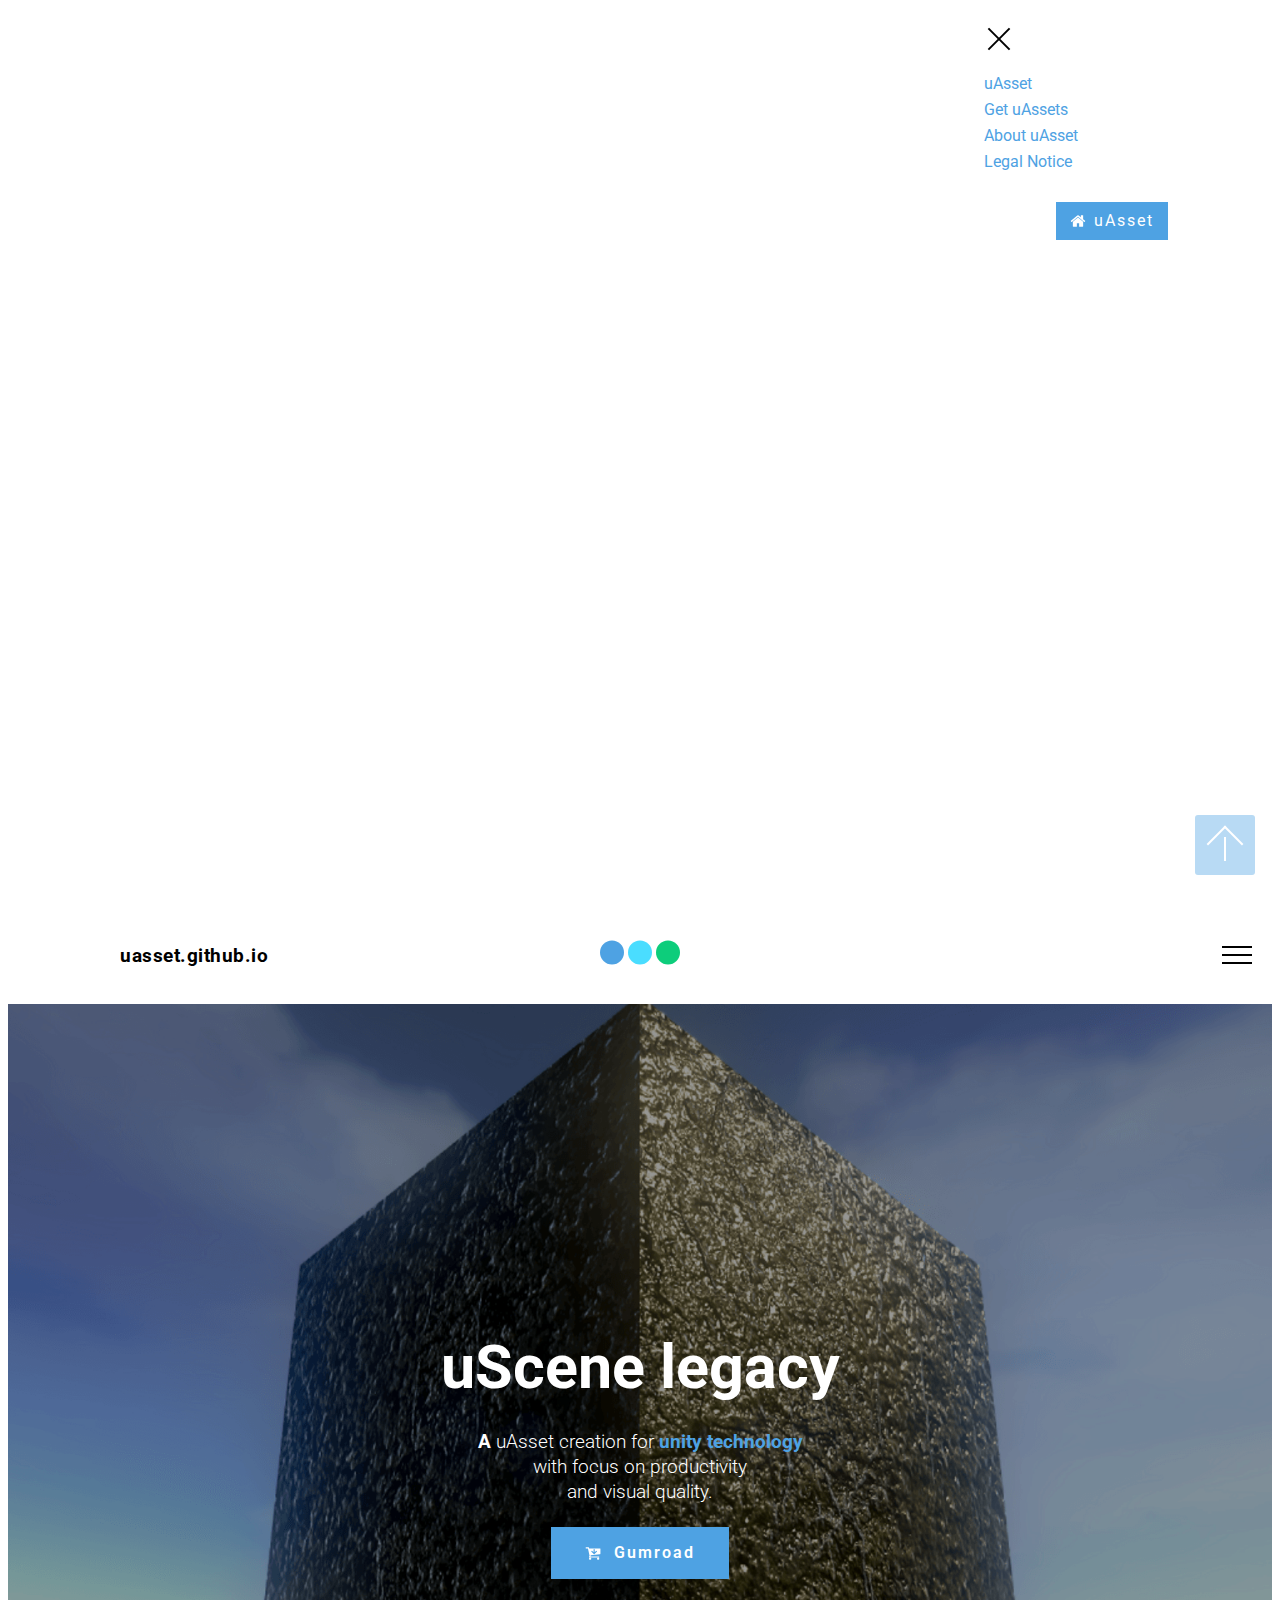
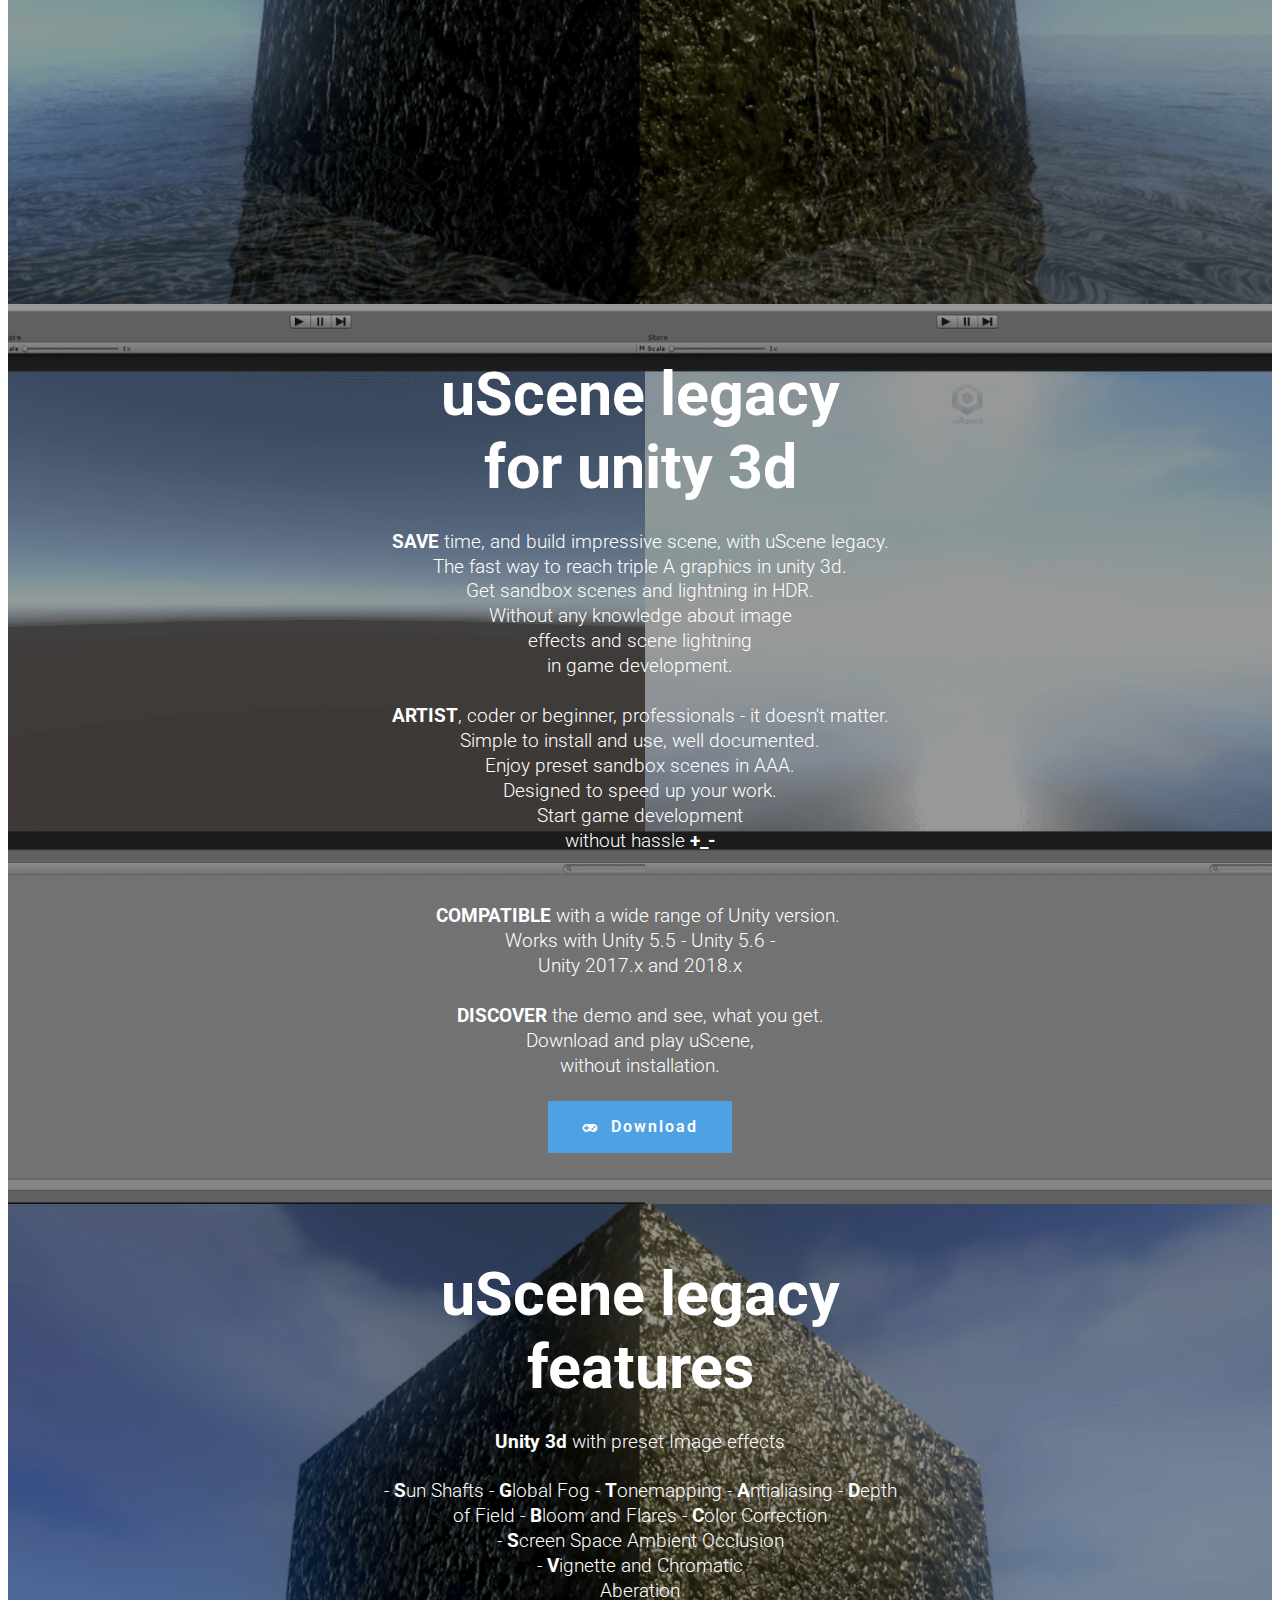
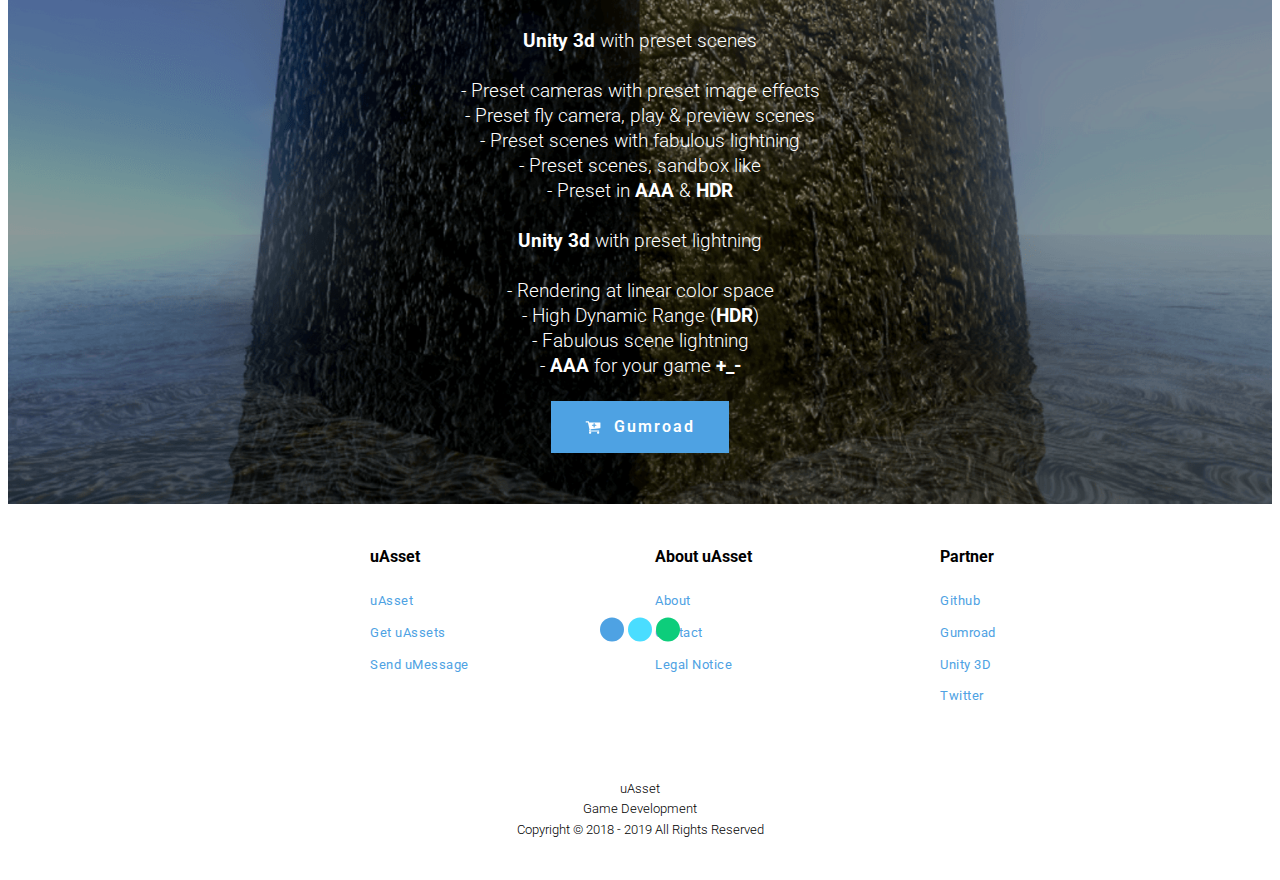
==== commit fbd07eef: "create github pages" ====
--- a/page1.html
+++ b/page1.html
@@ -7,8 +7,8 @@
   <meta name="generator" content="Mobirise v4.8.10, mobirise.com">
   <meta name="viewport" content="width=device-width, initial-scale=1, minimum-scale=1">
   <link rel="shortcut icon" href="assets/images/uasset-logo-1-1.png" type="image/x-icon">
-  <meta name="description" content="uAsset creations with focus on productivity and visual quality for unity 3d technology and his game developer worldwide.">
-  <title>Buy uAssets - Game development assets for unity 3d technology.</title>
+  <meta name="description" content="uAsset - get uAssets with focus on productivity and visual quality for unity 3d and his game developer worldwide.">
+  <title>uAssets - Game assets for unity 3d and his game developer.</title>
   
 <link rel="canonical" href="page1.html">
  <style amp-boilerplate>body{-webkit-animation:-amp-start 8s steps(1,end) 0s 1 normal both;-moz-animation:-amp-start 8s steps(1,end) 0s 1 normal both;-ms-animation:-amp-start 8s steps(1,end) 0s 1 normal both;animation:-amp-start 8s steps(1,end) 0s 1 normal both}@-webkit-keyframes -amp-start{from{visibility:hidden}to{visibility:visible}}@-moz-keyframes -amp-start{from{visibility:hidden}to{visibility:visible}}@-ms-keyframes -amp-start{from{visibility:hidden}to{visibility:visible}}@-o-keyframes -amp-start{from{visibility:hidden}to{visibility:visible}}@keyframes -amp-start{from{visibility:hidden}to{visibility:visible}}</style>
@@ -17,7 +17,7 @@
  
  <style amp-custom> 
 div,span,h1,h2,h3,h4,h5,h6,p,blockquote,a,ol,ul,li,figcaption{font: inherit;}*{-webkit-box-sizing: border-box;box-sizing: border-box;}body{position: relative;font-style: normal;line-height: 1.5;}section{background-color: #eeeeee;background-position: 50% 50%;background-repeat: no-repeat;background-size: cover;}section,.container,.container-fluid{position: relative;word-wrap: break-word;}a.mbr-iconfont:hover{text-decoration: none;}h1,h2,h3{margin: auto;}h1,h3,p{padding: 10px 0;margin-bottom: 15px;}p,li,blockquote{color: #15181b;letter-spacing: 0.5px;line-height: 1.7;}ul,ol,pre,blockquote{margin-bottom: 0;margin-top: 0;}pre{background: #f4f4f4;padding: 10px 24px;white-space: pre-wrap;}p{margin-top: 0;}a{font-style: normal;font-weight: 400;cursor: pointer;}a,a:hover{text-decoration: none;}figure{margin-bottom: 0;}h1,h2,h3,h4,h5,h6,.h1,.h2,.h3,.h4,.h5,.h6,.display-1,.display-2,.display-3,.display-4{line-height: 1;word-break: break-word;word-wrap: break-word;}b,strong{font-weight: bold;}blockquote{padding: 10px 0 10px 20px;position: relative;border-left: 3px solid;}input:-webkit-autofill,input:-webkit-autofill:hover,input:-webkit-autofill:focus,input:-webkit-autofill:active{-webkit-transition-delay: 9999s;transition-delay: 9999s;-webkit-transition-property: background-color,color;-o-transition-property: background-color,color;transition-property: background-color,color;}html,body{height: auto;min-height: 100vh;}.mbr-section-title{font-style: normal;line-height: 1.2;}.mbr-section-subtitle{line-height: 1.3;}.mbr-text{font-style: normal;line-height: 1.6;}.btn{font-weight: 400;border-width: 2px;border-style: solid;font-style: normal;letter-spacing: 2px;margin: .4rem .8rem;white-space: normal;-webkit-transition: all .3s ease-in-out,-webkit-box-shadow 2s ease-in-out;transition: all .3s ease-in-out,-webkit-box-shadow 2s ease-in-out;-o-transition: all .3s ease-in-out,box-shadow 2s ease-in-out;transition: all .3s ease-in-out,box-shadow 2s ease-in-out;transition: all .3s ease-in-out,box-shadow 2s ease-in-out,-webkit-box-shadow 2s ease-in-out;display: -webkit-inline-box;display: -ms-inline-flexbox;display: inline-flex;-webkit-box-align: center;-ms-flex-align: center;align-items: center;-webkit-box-pack: center;-ms-flex-pack: center;justify-content: center;word-break: break-word;-webkit-align-items: center;-webkit-justify-content: center;display: -webkit-inline-flex;}.btn-form{border-radius: 0;}.btn-form:hover{cursor: pointer;}.mbr-figure img,.mbr-figure iframe{display: block;width: 100%;}.card{background-color: transparent;border: none;}.card-wrapper{-webkit-box-flex: 1;-webkit-flex: 1;}.card-img{text-align: center;-ms-flex-negative: 0;flex-shrink: 0;-webkit-flex-shrink: 0;}.media{max-width: 100%;margin: 0 auto;}.mbr-figure{-ms-flex-item-align: center;-ms-grid-row-align: center;-webkit-align-self: center;align-self: center;}.media-container > div{max-width: 100%;}.mbr-figure img,.card-img img{width: 100%;}@media (max-width: 991px){.media-size-item{width: auto;}.media{width: auto;}.mbr-figure{width: 100%;}}.hidden{visibility: hidden;}.super-hide{display: none;}.inactive{-webkit-user-select: none;-moz-user-select: none;-ms-user-select: none;user-select: none;pointer-events: none;-webkit-user-drag: none;user-drag: none;}textarea[type="hidden"]{display: none;}#scrollToTop{display: none;}.popover-content ul.show{min-height: 155px;}.mbr-white{color: #ffffff;}.mbr-black{color: #000000;}.mbr-bg-white{background-color: #ffffff;}.mbr-bg-black{background-color: #000000;}.align-left{text-align: left;}.align-center{text-align: center;}.align-right{text-align: right;}@media (max-width: 767px){.align-left,.align-center,.align-right,.mbr-section-btn,.mbr-section-title{text-align: center;}}.mbr-light{font-weight: 300;}.mbr-regular{font-weight: 400;}.mbr-semibold{font-weight: 500;}.mbr-bold{font-weight: 700;}.mbr-section-btn{margin-left: -.25rem;margin-right: -.25rem;font-size: 0;}nav .mbr-section-btn{margin-left: 0rem;margin-right: 0rem;}.btn .mbr-iconfont,.btn.btn-sm .mbr-iconfont{cursor: pointer;margin-right: 0.5rem;}.btn.btn-md .mbr-iconfont,.btn.btn-md .mbr-iconfont{margin-right: 0.8rem;}[type="submit"]{-webkit-appearance: none;}.mbr-fullscreen .mbr-overlay{height: 100vh;}.mbr-fullscreen{display: -webkit-box;display: -ms-flexbox;display: flex;display: -moz-flex;display: -ms-flex;display: -o-flex;-webkit-box-align: center;-ms-flex-align: center;align-items: center;-webkit-align-items: center;height: 100vh;-webkit-box-sizing: border-box;box-sizing: border-box;padding-top: 3rem;padding-bottom: 3rem;}section.sidebar-open:before{content: '';position: fixed;top: 0;bottom: 0;right: 0;left: 0;background-color: rgba(0,0,0,0.2);z-index: 1040;}amp-img img{max-height: 100%;max-width: 100%;}img.mbr-temp{width: 100%;}.is-builder .nodisplay + img[async],.is-builder .nodisplay + img[decoding="async"],.is-builder amp-img > a + img[async],.is-builder amp-img > a + img[decoding="async"]{display: none;}html:not(.is-builder) amp-img > a{position: absolute;top: 0;bottom: 0;left: 0;right: 0;z-index: 1;}.is-builder .temp-amp-sizer{position: absolute;}.is-builder amp-youtube .temp-amp-sizer,.is-builder amp-vimeo .temp-amp-sizer{position: static;}.is-builder section.horizontal-menu .ampstart-btn{display: none;}@media (max-width: 991px){.is-builder section.horizontal-menu .navbar-toggler{display: block;}}.is-builder section.horizontal-menu .dropdown-menu{z-index: auto;opacity: 1;pointer-events: auto;}.is-builder section.horizontal-menu .nav-dropdown .link.dropdown-toggle[aria-expanded="true"]{margin-right: 0;padding: 0.667em 1em;}.mobirise-spinner{position: absolute;top: 50%;left: 40%;margin-left: 10%;-webkit-transform: translate3d(-50%,-50%,0);z-index: 4;}.mobirise-spinner em{width: 24px;height: 24px;border-radius: 100%;display: inline-block;-webkit-animation: slide 1s infinite;}.mobirise-spinner em:nth-child(1){-webkit-animation-delay: 0.1s;}.mobirise-spinner em:nth-child(2){-webkit-animation-delay: 0.2s;}.mobirise-spinner em:nth-child(3){-webkit-animation-delay: 0.3s;}@-webkit-keyframes slide{0%{-webkit-transform: scale(1);}50%{opacity: 0.3;-webkit-transform: scale(2);}100%{-webkit-transform: scale(1);}}@keyframes slide{0%{-webkit-transform: scale(1);}50%{opacity: 0.3;-webkit-transform: scale(2);}100%{-webkit-transform: scale(1);}}.mobirise-loader .amp-active > div{display: none;}.mbr-container{max-width: 800px;padding: 0 10px;margin: 0 auto;position: relative;}.container{padding-right: 15px;padding-left: 15px;width: 100%;margin-right: auto;margin-left: auto;}@media (max-width: 767px){.container{max-width: 540px;}}@media (min-width: 768px){.container{max-width: 720px;}}@media (min-width: 992px){.container{max-width: 960px;}}@media (min-width: 1200px){.container{max-width: 1140px;}}.mbr-row{display: -webkit-box;display: -ms-flexbox;display: flex;-ms-flex-wrap: wrap;flex-wrap: wrap;margin-right: -15px;margin-left: -15px;}.mbr-justify-content-center{-webkit-box-pack: center;-ms-flex-pack: center;justify-content: center;-webkit-justify-content: center;}@media (max-width: 767px){.mbr-col-sm-12{-ms-flex: 0 0 100%;-webkit-box-flex: 0;flex: 0 0 100%;max-width: 100%;padding-right: 15px;padding-left: 15px;-webkit-flex: 0 0 100%;}.mbr-row{margin: 0;}}@media (min-width: 768px){.mbr-col-md-3{-ms-flex: 0 0 25%;-webkit-box-flex: 0;flex: 0 0 25%;max-width: 25%;padding-right: 15px;padding-left: 15px;-webkit-flex: 0 0 25%;}.mbr-col-md-4{-ms-flex: 0 0 33.333333%;-webkit-box-flex: 0;flex: 0 0 33.333333%;max-width: 33.333333%;padding-right: 15px;padding-left: 15px;-webkit-flex: 0 0 33.333333%;}.mbr-col-md-5{-ms-flex: 0 0 41.666667%;-webkit-box-flex: 0;flex: 0 0 41.666667%;max-width: 41.666667%;padding-right: 15px;padding-left: 15px;-webkit-flex: 0 0 41.666667%;}.mbr-col-md-6{-ms-flex: 0 0 50%;-webkit-box-flex: 0;flex: 0 0 50%;max-width: 50%;padding-right: 15px;padding-left: 15px;-webkit-flex: 0 0 50%;}.mbr-col-md-7{-ms-flex: 0 0 58.333333%;-webkit-box-flex: 0;flex: 0 0 58.333333%;max-width: 58.333333%;padding-right: 15px;padding-left: 15px;-webkit-flex: 0 0 58.333333%;}.mbr-col-md-8{-ms-flex: 0 0 66.666667%;-webkit-box-flex: 0;flex: 0 0 66.666667%;max-width: 66.666667%;padding-left: 15px;padding-right: 15px;-webkit-flex: 0 0 66.666667%;}.mbr-col-md-10{-ms-flex: 0 0 83.333333%;-webkit-box-flex: 0;flex: 0 0 83.333333%;max-width: 83.333333%;padding-left: 15px;padding-right: 15px;-webkit-flex: 0 0 83.333333%;}.mbr-col-md-12{-ms-flex: 0 0 100%;-webkit-box-flex: 0;flex: 0 0 100%;max-width: 100%;padding-right: 15px;padding-left: 15px;-webkit-flex: 0 0 100%;}}@media (min-width: 992px){.mbr-col-lg-2{-ms-flex: 0 0 16.666667%;-webkit-box-flex: 0;flex: 0 0 16.666667%;max-width: 16.666667%;padding-right: 15px;padding-left: 15px;-webkit-flex: 0 0 16.666667%;}.mbr-col-lg-3{-ms-flex: 0 0 25%;-webkit-box-flex: 0;flex: 0 0 25%;max-width: 25%;padding-right: 15px;padding-left: 15px;-webkit-flex: 0 0 25%;}.mbr-col-lg-4{-ms-flex: 0 0 33.33%;-webkit-box-flex: 0;flex: 0 0 33.33%;max-width: 33.33%;padding-right: 15px;padding-left: 15px;-webkit-flex: 0 0 33.33%;}.mbr-col-lg-5{-ms-flex: 0 0 41.666%;-webkit-box-flex: 0;flex: 0 0 41.666%;max-width: 41.666%;padding-right: 15px;padding-left: 15px;-webkit-flex: 0 0 41.666%;}.mbr-col-lg-6{-ms-flex: 0 0 50%;-webkit-box-flex: 0;flex: 0 0 50%;max-width: 50%;padding-right: 15px;padding-left: 15px;-webkit-flex: 0 0 50%;}.mbr-col-lg-8{-ms-flex: 0 0 66.666667%;-webkit-box-flex: 0;flex: 0 0 66.666667%;max-width: 66.666667%;padding-left: 15px;padding-right: 15px;-webkit-flex: 0 0 66.666667%;}.mbr-col-lg-10{-ms-flex: 0 0 83.3333%;-webkit-box-flex: 0;flex: 0 0 83.3333%;max-width: 83.3333%;padding-right: 15px;padding-left: 15px;-webkit-flex: 0 0 83.3333%;}.mbr-col-lg-12{-ms-flex: 0 0 100%;-webkit-box-flex: 0;flex: 0 0 100%;max-width: 100%;padding-right: 15px;padding-left: 15px;-webkit-flex: 0 0 100%;}}@media (min-width: 1200px){.mbr-col-xl-7{-ms-flex: 0 0 58.333333%;-webkit-box-flex: 0;flex: 0 0 58.333333%;max-width: 58.333333%;padding-right: 15px;padding-left: 15px;-webkit-flex: 0 0 58.333333%;}.mbr-col-xl-8{-ms-flex: 0 0 66.666667%;-webkit-box-flex: 0;flex: 0 0 66.666667%;max-width: 66.666667%;padding-left: 15px;padding-right: 15px;-webkit-flex: 0 0 66.666667%;}}amp-sidebar{background: transparent;}#scrollToTopMarker{position: absolute;width: 0px;height: 0px;top: 300px;}#scrollToTopButton{position: fixed;bottom: 25px;right: 25px;opacity: .4;z-index: 5000;font-size: 32px;height: 60px;width: 60px;border: none;border-radius: 3px;cursor: pointer;}#scrollToTopButton:focus{outline: none;}#scrollToTopButton a:before{content: '';position: absolute;height: 40%;top: 36%;width: 2px;left: calc(50% - 1px);}#scrollToTopButton a:after{content: '';position: absolute;border-top: 2px solid;border-right: 2px solid;width: 40%;height: 40%;left: calc(30% - 1px);bottom: 30%;-ms-transform: rotate(-45deg);transform: rotate(-45deg);-webkit-transform: rotate(-45deg);}.is-builder #scrollToTopButton a:after{left: 30%;}
-body{font-family: Roboto;}blockquote{border-color: #4ea2e3;}.display-1{font-family: 'Roboto',sans-serif;font-size: 3.8rem;}.display-2{font-family: 'Roboto',sans-serif;font-size: 1.2rem;}.display-4{font-family: 'Roboto',sans-serif;font-size: 1rem;}.display-5{font-family: 'Roboto',sans-serif;font-size: 1rem;}.display-7{font-family: 'Roboto',sans-serif;font-size: 0.8rem;}.display-1 .mbr-iconfont-btn{font-size: 3.8rem;width: 3.8rem;}.display-2 .mbr-iconfont-btn{font-size: 1.2rem;width: 1.2rem;}.display-4 .mbr-iconfont-btn{font-size: 1rem;width: 1rem;}.display-5 .mbr-iconfont-btn{font-size: 1rem;width: 1rem;}.display-7 .mbr-iconfont-btn{font-size: 0.8rem;width: 0.8rem;}@media (max-width: 768px){.display-1{font-size: 3.04rem;font-size: calc( 1.98rem + (3.8 - 1.98) * ((100vw - 20rem) / (48 - 20)));line-height: calc( 1.4 * (1.98rem + (3.8 - 1.98) * ((100vw - 20rem) / (48 - 20))));}.display-2{font-size: 0.96rem;font-size: calc( 1.07rem + (1.2 - 1.07) * ((100vw - 20rem) / (48 - 20)));line-height: calc( 1.4 * (1.07rem + (1.2 - 1.07) * ((100vw - 20rem) / (48 - 20))));}.display-4{font-size: 0.8rem;font-size: calc( 1rem + (1 - 1) * ((100vw - 20rem) / (48 - 20)));line-height: calc( 1.4 * (1rem + (1 - 1) * ((100vw - 20rem) / (48 - 20))));}.display-5{font-size: 0.8rem;font-size: calc( 1rem + (1 - 1) * ((100vw - 20rem) / (48 - 20)));line-height: calc( 1.4 * (1rem + (1 - 1) * ((100vw - 20rem) / (48 - 20))));}}.btn{padding: 1rem 2rem;border-radius: 0px;}.btn-sm{border-width: 1px;padding: 0.6rem 0.8rem;border-radius: 0px;}.btn-md{font-weight: 600;padding: 1rem 2rem;border-radius: 0px;}.bg-primary{background-color: #4ea2e3;}.bg-success{background-color: #0dcd7b;}.bg-info{background-color: #8282e7;}.bg-warning{background-color: #767676;}.bg-danger{background-color: #a0a0a0;}.btn-primary,.btn-primary:active,.btn-primary.active{background-color: #4ea2e3;border-color: #4ea2e3;color: #ffffff;}.btn-primary:hover,.btn-primary:focus,.btn-primary.focus{color: #ffffff;background-color: #1f7dc5;border-color: #1f7dc5;}.btn-primary.disabled,.btn-primary:disabled{color: #ffffff;background-color: #1f7dc5;border-color: #1f7dc5;}.btn-secondary,.btn-secondary:active,.btn-secondary.active{background-color: #4addff;border-color: #4addff;color: #003c4a;}.btn-secondary:hover,.btn-secondary:focus,.btn-secondary.focus{color: #003c4a;background-color: #00cdfd;border-color: #00cdfd;}.btn-secondary.disabled,.btn-secondary:disabled{color: #003c4a;background-color: #00cdfd;border-color: #00cdfd;}.btn-info,.btn-info:active,.btn-info.active{background-color: #8282e7;border-color: #8282e7;color: #ffffff;}.btn-info:hover,.btn-info:focus,.btn-info.focus{color: #ffffff;background-color: #4242db;border-color: #4242db;}.btn-info.disabled,.btn-info:disabled{color: #ffffff;background-color: #4242db;border-color: #4242db;}.btn-success,.btn-success:active,.btn-success.active{background-color: #0dcd7b;border-color: #0dcd7b;color: #ffffff;}.btn-success:hover,.btn-success:focus,.btn-success.focus{color: #ffffff;background-color: #088550;border-color: #088550;}.btn-success.disabled,.btn-success:disabled{color: #ffffff;background-color: #088550;border-color: #088550;}.btn-warning,.btn-warning:active,.btn-warning.active{background-color: #767676;border-color: #767676;color: #ffffff;}.btn-warning:hover,.btn-warning:focus,.btn-warning.focus{color: #ffffff;background-color: #505050;border-color: #505050;}.btn-warning.disabled,.btn-warning:disabled{color: #ffffff;background-color: #505050;border-color: #505050;}.btn-danger,.btn-danger:active,.btn-danger.active{background-color: #a0a0a0;border-color: #a0a0a0;color: #ffffff;}.btn-danger:hover,.btn-danger:focus,.btn-danger.focus{color: #ffffff;background-color: #7a7a7a;border-color: #7a7a7a;}.btn-danger.disabled,.btn-danger:disabled{color: #ffffff;background-color: #7a7a7a;border-color: #7a7a7a;}.btn-black,.btn-black:active,.btn-black.active{background-color: #333333;border-color: #333333;color: #ffffff;}.btn-black:hover,.btn-black:focus,.btn-black.focus{color: #ffffff;background-color: #0d0d0d;border-color: #0d0d0d;}.btn-black.disabled,.btn-black:disabled{color: #ffffff;background-color: #0d0d0d;border-color: #0d0d0d;}.btn-white,.btn-white:active,.btn-white.active{background-color: #ffffff;border-color: #ffffff;color: #808080;}.btn-white:hover,.btn-white:focus,.btn-white.focus{color: #808080;background-color: #d9d9d9;border-color: #d9d9d9;}.btn-white.disabled,.btn-white:disabled{color: #808080;background-color: #d9d9d9;border-color: #d9d9d9;}.btn-white,.btn-white:active,.btn-white.active{color: #333333;}.btn-white:hover,.btn-white:focus,.btn-white.focus{color: #333333;}.btn-white.disabled,.btn-white:disabled{color: #333333;}.btn-primary-outline,.btn-primary-outline:active,.btn-primary-outline.active{background: none;border-color: #1c6faf;color: #1c6faf;}.btn-primary-outline:hover,.btn-primary-outline:focus,.btn-primary-outline.focus{color: #ffffff;background-color: #4ea2e3;border-color: #4ea2e3;}.btn-primary-outline.disabled,.btn-primary-outline:disabled{color: #ffffff;background-color: #4ea2e3;border-color: #4ea2e3;}.btn-secondary-outline,.btn-secondary-outline:active,.btn-secondary-outline.active{background: none;border-color: #00b8e3;color: #00b8e3;}.btn-secondary-outline:hover,.btn-secondary-outline:focus,.btn-secondary-outline.focus{color: #003c4a;background-color: #4addff;border-color: #4addff;}.btn-secondary-outline.disabled,.btn-secondary-outline:disabled{color: #003c4a;background-color: #4addff;border-color: #4addff;}.btn-info-outline,.btn-info-outline:active,.btn-info-outline.active{background: none;border-color: #2c2cd7;color: #2c2cd7;}.btn-info-outline:hover,.btn-info-outline:focus,.btn-info-outline.focus{color: #ffffff;background-color: #8282e7;border-color: #8282e7;}.btn-info-outline.disabled,.btn-info-outline:disabled{color: #ffffff;background-color: #8282e7;border-color: #8282e7;}.btn-success-outline,.btn-success-outline:active,.btn-success-outline.active{background: none;border-color: #076d41;color: #076d41;}.btn-success-outline:hover,.btn-success-outline:focus,.btn-success-outline.focus{color: #ffffff;background-color: #0dcd7b;border-color: #0dcd7b;}.btn-success-outline.disabled,.btn-success-outline:disabled{color: #ffffff;background-color: #0dcd7b;border-color: #0dcd7b;}.btn-warning-outline,.btn-warning-outline:active,.btn-warning-outline.active{background: none;border-color: #434343;color: #434343;}.btn-warning-outline:hover,.btn-warning-outline:focus,.btn-warning-outline.focus{color: #ffffff;background-color: #767676;border-color: #767676;}.btn-warning-outline.disabled,.btn-warning-outline:disabled{color: #ffffff;background-color: #767676;border-color: #767676;}.btn-danger-outline,.btn-danger-outline:active,.btn-danger-outline.active{background: none;border-color: #6d6d6d;color: #6d6d6d;}.btn-danger-outline:hover,.btn-danger-outline:focus,.btn-danger-outline.focus{color: #ffffff;background-color: #a0a0a0;border-color: #a0a0a0;}.btn-danger-outline.disabled,.btn-danger-outline:disabled{color: #ffffff;background-color: #a0a0a0;border-color: #a0a0a0;}.btn-black-outline,.btn-black-outline:active,.btn-black-outline.active{background: none;border-color: #000000;color: #000000;}.btn-black-outline:hover,.btn-black-outline:focus,.btn-black-outline.focus{color: #ffffff;background-color: #333333;border-color: #333333;}.btn-black-outline.disabled,.btn-black-outline:disabled{color: #ffffff;background-color: #333333;border-color: #333333;}.btn-white-outline,.btn-white-outline:active,.btn-white-outline.active{background: none;border-color: #ffffff;color: #ffffff;}.btn-white-outline:hover,.btn-white-outline:focus,.btn-white-outline.focus{color: #333333;background-color: #ffffff;border-color: #ffffff;}.text-primary{color: #4ea2e3;}.text-secondary{color: #4addff;}.text-success{color: #0dcd7b;}.text-info{color: #8282e7;}.text-warning{color: #767676;}.text-danger{color: #a0a0a0;}.text-white{color: #ffffff;}.text-black{color: #000000;}a.text-primary:hover,a.text-primary:focus{color: #1c6faf;}a.text-secondary:hover,a.text-secondary:focus{color: #00b8e3;}a.text-success:hover,a.text-success:focus{color: #076d41;}a.text-info:hover,a.text-info:focus{color: #2c2cd7;}a.text-warning:hover,a.text-warning:focus{color: #434343;}a.text-danger:hover,a.text-danger:focus{color: #6d6d6d;}a.text-white:hover,a.text-white:focus{color: #b3b3b3;}a.text-black:hover,a.text-black:focus{color: #4d4d4d;}.alert-success{background-color: #0dcd7b;}.alert-info{background-color: #8282e7;}.alert-warning{background-color: #767676;}.alert-danger{background-color: #a0a0a0;}a,a:hover{color: #4ea2e3;}.mbr-plan-header.bg-primary .mbr-plan-subtitle,.mbr-plan-header.bg-primary .mbr-plan-price-desc{color: #feffff;}.mbr-plan-header.bg-success .mbr-plan-subtitle,.mbr-plan-header.bg-success .mbr-plan-price-desc{color: #acfad9;}.mbr-plan-header.bg-info .mbr-plan-subtitle,.mbr-plan-header.bg-info .mbr-plan-price-desc{color: #ffffff;}.mbr-plan-header.bg-warning .mbr-plan-subtitle,.mbr-plan-header.bg-warning .mbr-plan-price-desc{color: #b6b6b6;}.mbr-plan-header.bg-danger .mbr-plan-subtitle,.mbr-plan-header.bg-danger .mbr-plan-price-desc{color: #e0e0e0;}.mobirise-spinner em:nth-child(1){background: #4ea2e3;}.mobirise-spinner em:nth-child(2){background: #4addff;}.mobirise-spinner em:nth-child(3){background: #0dcd7b;}#scrollToTopButton{background-color: #ffffff;}#scrollToTopButton a:before{background: #000000;}#scrollToTopButton a:after{border-top-color: #000000;border-right-color: #000000;}.cid-re0BX1QR7F amp-sidebar{min-width: 260px;z-index: 1050;background-color: #ffffff;}.cid-re0BX1QR7F amp-sidebar.open:after{content: '';position: absolute;top: 0;left: 0;bottom: 0;right: 0;background-color: red;}.cid-re0BX1QR7F .open{-webkit-transform: translateX(0%);transform: translateX(0%);display: block;}.cid-re0BX1QR7F .builder-sidebar{background-color: #ffffff;position: relative;min-height: 100vh;z-index: 1030;padding: 1rem 2rem;max-width: 20rem;}.cid-re0BX1QR7F .headerbar{display: flex;-webkit-flex-direction: column;flex-direction: column;-webkit-justify-content: center;justify-content: center;padding: .5rem 1rem;min-height: 70px;-webkit-align-items: center;align-items: center;background: #ffffff;}.cid-re0BX1QR7F .headerbar.sticky-nav{position: fixed;z-index: 1000;width: 100%;}.cid-re0BX1QR7F button.sticky-but{position: fixed;}.cid-re0BX1QR7F .brand{display: flex;-webkit-align-items: center;align-items: center;-webkit-align-self: flex-start;align-self: flex-start;padding-right: 30px;}.cid-re0BX1QR7F .brand p{margin: 0;padding: 0;}.cid-re0BX1QR7F .brand-name{color: #000000;text-align: left;}.cid-re0BX1QR7F .sidebar{padding: 1rem 0;margin: 0;}.cid-re0BX1QR7F .sidebar > li{list-style: none;display: flex;-webkit-flex-direction: column;flex-direction: column;}.cid-re0BX1QR7F .sidebar a{display: block;text-decoration: none;margin-bottom: 10px;}.cid-re0BX1QR7F .close-sidebar{width: 30px;height: 30px;position: relative;cursor: pointer;background-color: transparent;border: none;}.cid-re0BX1QR7F .close-sidebar:focus{outline: 2px auto #4ea2e3;}.cid-re0BX1QR7F .close-sidebar span{position: absolute;left: 0;top: 14px;width: 30px;height: 2px;border-right: 5px;background-color: #000000;}.cid-re0BX1QR7F .close-sidebar span:nth-child(1){-webkit-transform: rotate(45deg);transform: rotate(45deg);}.cid-re0BX1QR7F .close-sidebar span:nth-child(2){-webkit-transform: rotate(-45deg);transform: rotate(-45deg);}@media (min-width: 992px){.cid-re0BX1QR7F .brand-name{min-width: 8rem;}.cid-re0BX1QR7F .builder-sidebar{margin-left: auto;}.cid-re0BX1QR7F .builder-sidebar .sidebar li{-webkit-flex-direction: row;flex-direction: row;-webkit-flex-wrap: wrap;flex-wrap: wrap;}.cid-re0BX1QR7F .builder-sidebar .sidebar li a{padding: .5rem;margin: 0;}.cid-re0BX1QR7F .builder-overlay{display: none;}}.cid-re0BX1QR7F .hamburger{position: absolute;top: 25px;right: 20px;margin-left: auto;width: 30px;height: 20px;background: none;border: none;cursor: pointer;z-index: 1000;}@media (min-width: 768px){.cid-re0BX1QR7F .hamburger{top: calc(0.5rem + 80 * 0.5px - 10px);}}.cid-re0BX1QR7F .hamburger:focus{outline: none;}.cid-re0BX1QR7F .hamburger span{position: absolute;right: 0;width: 30px;height: 2px;border-right: 5px;background-color: #000000;}.cid-re0BX1QR7F .hamburger span:nth-child(1){top: 0;transition: all .2s;}.cid-re0BX1QR7F .hamburger span:nth-child(2){top: 8px;transition: all .15s;}.cid-re0BX1QR7F .hamburger span:nth-child(3){top: 8px;transition: all .15s;}.cid-re0BX1QR7F .hamburger span:nth-child(4){top: 16px;transition: all .2s;}.cid-re0BX1QR7F amp-img{margin-right: 1rem;display: flex;-webkit-align-items: center;align-items: center;height: 80px;width: 80px;}@media (max-width: 768px){.cid-re0BX1QR7F amp-img{max-height: 55px;max-width: 55px;}}.cid-re0BX2RL8r{background-image: url("assets/images/uasset-uscene-legacy-dark-overlay-1.png");}.cid-re0BX2RL8r .mbr-section-subtitle{margin-bottom: 1rem;}.cid-re0BX2RL8r .mbr-section-title{color: #ffffff;text-align: center;}.cid-re0BX2RL8r .mbr-section-subtitle,.cid-re0BX2RL8r .mbr-section-btn{color: #ffffff;text-align: center;}.cid-re0BX3aQT4{background-image: url("assets/images/uasset-uscene-legacy-dark-overlay-2.png");}.cid-re0BX3aQT4 .mbr-section-subtitle{margin-bottom: 1rem;}.cid-re0BX3aQT4 .mbr-section-title{color: #ffffff;text-align: center;}.cid-re0BX3aQT4 .mbr-section-subtitle,.cid-re0BX3aQT4 .mbr-section-btn{color: #ffffff;text-align: center;}.cid-re0BX3aQT4 .mbr-section-title DIV{color: #ffffff;}.cid-re0BX3aQT4 .mbr-section-subtitle,.cid-re0BX3aQT4 .mbr-section-btn DIV{color: #ffffff;}.cid-re0BX3EIqy{background-image: url("assets/images/uasset-uscene-legacy-dark-overlay-1.png");}.cid-re0BX3EIqy .mbr-section-subtitle{margin-bottom: 1rem;}.cid-re0BX3EIqy .mbr-section-title{color: #ffffff;text-align: center;}.cid-re0BX3EIqy .mbr-section-subtitle,.cid-re0BX3EIqy .mbr-section-btn{color: #ffffff;text-align: center;}.cid-re0BX42TEQ{padding-top: 45px;padding-bottom: 30px;background-color: #ffffff;}.cid-re0BX42TEQ amp-img{text-align: center;}.cid-re0BX42TEQ .items-col .item{margin: 0;}.cid-re0BX42TEQ .item,.cid-re0BX42TEQ .group-title{color: #efefef;padding-top: 0;}@media (max-width: 767px){.cid-re0BX42TEQ .items-col{text-align: center;margin: 2rem 0;}}.cid-re0BX42TEQ .group-title{color: #000000;text-align: left;}.cid-re0BX42TEQ .item,.cid-re0BX42TEQ .items{color: #4ea2e3;text-align: left;}.cid-re0BX42TEQ .item,.cid-re0BX42TEQ .items A{color: #4ea2e3;}.cid-re0BX42TEQ .item,.cid-re0BX42TEQ .items B{color: #000000;}
+body{font-family: Roboto;}blockquote{border-color: #4ea2e3;}.display-1{font-family: 'Roboto',sans-serif;font-size: 3.8rem;}.display-2{font-family: 'Roboto',sans-serif;font-size: 1.2rem;}.display-4{font-family: 'Roboto',sans-serif;font-size: 1rem;}.display-5{font-family: 'Roboto',sans-serif;font-size: 1rem;}.display-7{font-family: 'Roboto',sans-serif;font-size: 0.8rem;}.display-1 .mbr-iconfont-btn{font-size: 3.8rem;width: 3.8rem;}.display-2 .mbr-iconfont-btn{font-size: 1.2rem;width: 1.2rem;}.display-4 .mbr-iconfont-btn{font-size: 1rem;width: 1rem;}.display-5 .mbr-iconfont-btn{font-size: 1rem;width: 1rem;}.display-7 .mbr-iconfont-btn{font-size: 0.8rem;width: 0.8rem;}@media (max-width: 768px){.display-1{font-size: 3.04rem;font-size: calc( 1.98rem + (3.8 - 1.98) * ((100vw - 20rem) / (48 - 20)));line-height: calc( 1.4 * (1.98rem + (3.8 - 1.98) * ((100vw - 20rem) / (48 - 20))));}.display-2{font-size: 0.96rem;font-size: calc( 1.07rem + (1.2 - 1.07) * ((100vw - 20rem) / (48 - 20)));line-height: calc( 1.4 * (1.07rem + (1.2 - 1.07) * ((100vw - 20rem) / (48 - 20))));}.display-4{font-size: 0.8rem;font-size: calc( 1rem + (1 - 1) * ((100vw - 20rem) / (48 - 20)));line-height: calc( 1.4 * (1rem + (1 - 1) * ((100vw - 20rem) / (48 - 20))));}.display-5{font-size: 0.8rem;font-size: calc( 1rem + (1 - 1) * ((100vw - 20rem) / (48 - 20)));line-height: calc( 1.4 * (1rem + (1 - 1) * ((100vw - 20rem) / (48 - 20))));}}.btn{padding: 1rem 2rem;border-radius: 0px;}.btn-sm{border-width: 1px;padding: 0.6rem 0.8rem;border-radius: 0px;}.btn-md{font-weight: 600;padding: 1rem 2rem;border-radius: 0px;}.bg-primary{background-color: #4ea2e3;}.bg-success{background-color: #0dcd7b;}.bg-info{background-color: #8282e7;}.bg-warning{background-color: #767676;}.bg-danger{background-color: #a0a0a0;}.btn-primary,.btn-primary:active,.btn-primary.active{background-color: #4ea2e3;border-color: #4ea2e3;color: #ffffff;}.btn-primary:hover,.btn-primary:focus,.btn-primary.focus{color: #ffffff;background-color: #1f7dc5;border-color: #1f7dc5;}.btn-primary.disabled,.btn-primary:disabled{color: #ffffff;background-color: #1f7dc5;border-color: #1f7dc5;}.btn-secondary,.btn-secondary:active,.btn-secondary.active{background-color: #4addff;border-color: #4addff;color: #003c4a;}.btn-secondary:hover,.btn-secondary:focus,.btn-secondary.focus{color: #003c4a;background-color: #00cdfd;border-color: #00cdfd;}.btn-secondary.disabled,.btn-secondary:disabled{color: #003c4a;background-color: #00cdfd;border-color: #00cdfd;}.btn-info,.btn-info:active,.btn-info.active{background-color: #8282e7;border-color: #8282e7;color: #ffffff;}.btn-info:hover,.btn-info:focus,.btn-info.focus{color: #ffffff;background-color: #4242db;border-color: #4242db;}.btn-info.disabled,.btn-info:disabled{color: #ffffff;background-color: #4242db;border-color: #4242db;}.btn-success,.btn-success:active,.btn-success.active{background-color: #0dcd7b;border-color: #0dcd7b;color: #ffffff;}.btn-success:hover,.btn-success:focus,.btn-success.focus{color: #ffffff;background-color: #088550;border-color: #088550;}.btn-success.disabled,.btn-success:disabled{color: #ffffff;background-color: #088550;border-color: #088550;}.btn-warning,.btn-warning:active,.btn-warning.active{background-color: #767676;border-color: #767676;color: #ffffff;}.btn-warning:hover,.btn-warning:focus,.btn-warning.focus{color: #ffffff;background-color: #505050;border-color: #505050;}.btn-warning.disabled,.btn-warning:disabled{color: #ffffff;background-color: #505050;border-color: #505050;}.btn-danger,.btn-danger:active,.btn-danger.active{background-color: #a0a0a0;border-color: #a0a0a0;color: #ffffff;}.btn-danger:hover,.btn-danger:focus,.btn-danger.focus{color: #ffffff;background-color: #7a7a7a;border-color: #7a7a7a;}.btn-danger.disabled,.btn-danger:disabled{color: #ffffff;background-color: #7a7a7a;border-color: #7a7a7a;}.btn-black,.btn-black:active,.btn-black.active{background-color: #333333;border-color: #333333;color: #ffffff;}.btn-black:hover,.btn-black:focus,.btn-black.focus{color: #ffffff;background-color: #0d0d0d;border-color: #0d0d0d;}.btn-black.disabled,.btn-black:disabled{color: #ffffff;background-color: #0d0d0d;border-color: #0d0d0d;}.btn-white,.btn-white:active,.btn-white.active{background-color: #ffffff;border-color: #ffffff;color: #808080;}.btn-white:hover,.btn-white:focus,.btn-white.focus{color: #808080;background-color: #d9d9d9;border-color: #d9d9d9;}.btn-white.disabled,.btn-white:disabled{color: #808080;background-color: #d9d9d9;border-color: #d9d9d9;}.btn-white,.btn-white:active,.btn-white.active{color: #333333;}.btn-white:hover,.btn-white:focus,.btn-white.focus{color: #333333;}.btn-white.disabled,.btn-white:disabled{color: #333333;}.btn-primary-outline,.btn-primary-outline:active,.btn-primary-outline.active{background: none;border-color: #1c6faf;color: #1c6faf;}.btn-primary-outline:hover,.btn-primary-outline:focus,.btn-primary-outline.focus{color: #ffffff;background-color: #4ea2e3;border-color: #4ea2e3;}.btn-primary-outline.disabled,.btn-primary-outline:disabled{color: #ffffff;background-color: #4ea2e3;border-color: #4ea2e3;}.btn-secondary-outline,.btn-secondary-outline:active,.btn-secondary-outline.active{background: none;border-color: #00b8e3;color: #00b8e3;}.btn-secondary-outline:hover,.btn-secondary-outline:focus,.btn-secondary-outline.focus{color: #003c4a;background-color: #4addff;border-color: #4addff;}.btn-secondary-outline.disabled,.btn-secondary-outline:disabled{color: #003c4a;background-color: #4addff;border-color: #4addff;}.btn-info-outline,.btn-info-outline:active,.btn-info-outline.active{background: none;border-color: #2c2cd7;color: #2c2cd7;}.btn-info-outline:hover,.btn-info-outline:focus,.btn-info-outline.focus{color: #ffffff;background-color: #8282e7;border-color: #8282e7;}.btn-info-outline.disabled,.btn-info-outline:disabled{color: #ffffff;background-color: #8282e7;border-color: #8282e7;}.btn-success-outline,.btn-success-outline:active,.btn-success-outline.active{background: none;border-color: #076d41;color: #076d41;}.btn-success-outline:hover,.btn-success-outline:focus,.btn-success-outline.focus{color: #ffffff;background-color: #0dcd7b;border-color: #0dcd7b;}.btn-success-outline.disabled,.btn-success-outline:disabled{color: #ffffff;background-color: #0dcd7b;border-color: #0dcd7b;}.btn-warning-outline,.btn-warning-outline:active,.btn-warning-outline.active{background: none;border-color: #434343;color: #434343;}.btn-warning-outline:hover,.btn-warning-outline:focus,.btn-warning-outline.focus{color: #ffffff;background-color: #767676;border-color: #767676;}.btn-warning-outline.disabled,.btn-warning-outline:disabled{color: #ffffff;background-color: #767676;border-color: #767676;}.btn-danger-outline,.btn-danger-outline:active,.btn-danger-outline.active{background: none;border-color: #6d6d6d;color: #6d6d6d;}.btn-danger-outline:hover,.btn-danger-outline:focus,.btn-danger-outline.focus{color: #ffffff;background-color: #a0a0a0;border-color: #a0a0a0;}.btn-danger-outline.disabled,.btn-danger-outline:disabled{color: #ffffff;background-color: #a0a0a0;border-color: #a0a0a0;}.btn-black-outline,.btn-black-outline:active,.btn-black-outline.active{background: none;border-color: #000000;color: #000000;}.btn-black-outline:hover,.btn-black-outline:focus,.btn-black-outline.focus{color: #ffffff;background-color: #333333;border-color: #333333;}.btn-black-outline.disabled,.btn-black-outline:disabled{color: #ffffff;background-color: #333333;border-color: #333333;}.btn-white-outline,.btn-white-outline:active,.btn-white-outline.active{background: none;border-color: #ffffff;color: #ffffff;}.btn-white-outline:hover,.btn-white-outline:focus,.btn-white-outline.focus{color: #333333;background-color: #ffffff;border-color: #ffffff;}.text-primary{color: #4ea2e3;}.text-secondary{color: #4addff;}.text-success{color: #0dcd7b;}.text-info{color: #8282e7;}.text-warning{color: #767676;}.text-danger{color: #a0a0a0;}.text-white{color: #ffffff;}.text-black{color: #000000;}a.text-primary:hover,a.text-primary:focus{color: #1c6faf;}a.text-secondary:hover,a.text-secondary:focus{color: #00b8e3;}a.text-success:hover,a.text-success:focus{color: #076d41;}a.text-info:hover,a.text-info:focus{color: #2c2cd7;}a.text-warning:hover,a.text-warning:focus{color: #434343;}a.text-danger:hover,a.text-danger:focus{color: #6d6d6d;}a.text-white:hover,a.text-white:focus{color: #b3b3b3;}a.text-black:hover,a.text-black:focus{color: #4d4d4d;}.alert-success{background-color: #0dcd7b;}.alert-info{background-color: #8282e7;}.alert-warning{background-color: #767676;}.alert-danger{background-color: #a0a0a0;}a,a:hover{color: #4ea2e3;}.mbr-plan-header.bg-primary .mbr-plan-subtitle,.mbr-plan-header.bg-primary .mbr-plan-price-desc{color: #feffff;}.mbr-plan-header.bg-success .mbr-plan-subtitle,.mbr-plan-header.bg-success .mbr-plan-price-desc{color: #acfad9;}.mbr-plan-header.bg-info .mbr-plan-subtitle,.mbr-plan-header.bg-info .mbr-plan-price-desc{color: #ffffff;}.mbr-plan-header.bg-warning .mbr-plan-subtitle,.mbr-plan-header.bg-warning .mbr-plan-price-desc{color: #b6b6b6;}.mbr-plan-header.bg-danger .mbr-plan-subtitle,.mbr-plan-header.bg-danger .mbr-plan-price-desc{color: #e0e0e0;}.mobirise-spinner em:nth-child(1){background: #4ea2e3;}.mobirise-spinner em:nth-child(2){background: #4addff;}.mobirise-spinner em:nth-child(3){background: #0dcd7b;}#scrollToTopButton{background-color: #4ea2e3;}#scrollToTopButton a:before{background: #ffffff;}#scrollToTopButton a:after{border-top-color: #ffffff;border-right-color: #ffffff;}.cid-re0BX1QR7F amp-sidebar{min-width: 260px;z-index: 1050;background-color: #ffffff;}.cid-re0BX1QR7F amp-sidebar.open:after{content: '';position: absolute;top: 0;left: 0;bottom: 0;right: 0;background-color: red;}.cid-re0BX1QR7F .open{-webkit-transform: translateX(0%);transform: translateX(0%);display: block;}.cid-re0BX1QR7F .builder-sidebar{background-color: #ffffff;position: relative;min-height: 100vh;z-index: 1030;padding: 1rem 2rem;max-width: 20rem;}.cid-re0BX1QR7F .headerbar{display: flex;-webkit-flex-direction: column;flex-direction: column;-webkit-justify-content: center;justify-content: center;padding: .5rem 1rem;min-height: 70px;-webkit-align-items: center;align-items: center;background: #ffffff;}.cid-re0BX1QR7F .headerbar.sticky-nav{position: fixed;z-index: 1000;width: 100%;}.cid-re0BX1QR7F button.sticky-but{position: fixed;}.cid-re0BX1QR7F .brand{display: flex;-webkit-align-items: center;align-items: center;-webkit-align-self: flex-start;align-self: flex-start;padding-right: 30px;}.cid-re0BX1QR7F .brand p{margin: 0;padding: 0;}.cid-re0BX1QR7F .brand-name{color: #000000;text-align: left;}.cid-re0BX1QR7F .sidebar{padding: 1rem 0;margin: 0;}.cid-re0BX1QR7F .sidebar > li{list-style: none;display: flex;-webkit-flex-direction: column;flex-direction: column;}.cid-re0BX1QR7F .sidebar a{display: block;text-decoration: none;margin-bottom: 10px;}.cid-re0BX1QR7F .close-sidebar{width: 30px;height: 30px;position: relative;cursor: pointer;background-color: transparent;border: none;}.cid-re0BX1QR7F .close-sidebar:focus{outline: 2px auto #4ea2e3;}.cid-re0BX1QR7F .close-sidebar span{position: absolute;left: 0;top: 14px;width: 30px;height: 2px;border-right: 5px;background-color: #000000;}.cid-re0BX1QR7F .close-sidebar span:nth-child(1){-webkit-transform: rotate(45deg);transform: rotate(45deg);}.cid-re0BX1QR7F .close-sidebar span:nth-child(2){-webkit-transform: rotate(-45deg);transform: rotate(-45deg);}@media (min-width: 992px){.cid-re0BX1QR7F .brand-name{min-width: 8rem;}.cid-re0BX1QR7F .builder-sidebar{margin-left: auto;}.cid-re0BX1QR7F .builder-sidebar .sidebar li{-webkit-flex-direction: row;flex-direction: row;-webkit-flex-wrap: wrap;flex-wrap: wrap;}.cid-re0BX1QR7F .builder-sidebar .sidebar li a{padding: .5rem;margin: 0;}.cid-re0BX1QR7F .builder-overlay{display: none;}}.cid-re0BX1QR7F .hamburger{position: absolute;top: 25px;right: 20px;margin-left: auto;width: 30px;height: 20px;background: none;border: none;cursor: pointer;z-index: 1000;}@media (min-width: 768px){.cid-re0BX1QR7F .hamburger{top: calc(0.5rem + 80 * 0.5px - 10px);}}.cid-re0BX1QR7F .hamburger:focus{outline: none;}.cid-re0BX1QR7F .hamburger span{position: absolute;right: 0;width: 30px;height: 2px;border-right: 5px;background-color: #000000;}.cid-re0BX1QR7F .hamburger span:nth-child(1){top: 0;transition: all .2s;}.cid-re0BX1QR7F .hamburger span:nth-child(2){top: 8px;transition: all .15s;}.cid-re0BX1QR7F .hamburger span:nth-child(3){top: 8px;transition: all .15s;}.cid-re0BX1QR7F .hamburger span:nth-child(4){top: 16px;transition: all .2s;}.cid-re0BX1QR7F amp-img{margin-right: 1rem;display: flex;-webkit-align-items: center;align-items: center;height: 80px;width: 80px;}@media (max-width: 768px){.cid-re0BX1QR7F amp-img{max-height: 55px;max-width: 55px;}}.cid-re0BX2RL8r{background-image: url("assets/images/uasset-uscene-legacy-dark-overlay-1.png");}.cid-re0BX2RL8r .mbr-section-subtitle{margin-bottom: 1rem;}.cid-re0BX2RL8r .mbr-section-title{color: #ffffff;text-align: center;}.cid-re0BX2RL8r .mbr-section-subtitle,.cid-re0BX2RL8r .mbr-section-btn{color: #ffffff;text-align: center;}.cid-re0BX3aQT4{background-image: url("assets/images/uasset-uscene-legacy-dark-overlay-2.png");}.cid-re0BX3aQT4 .mbr-section-subtitle{margin-bottom: 1rem;}.cid-re0BX3aQT4 .mbr-section-title{color: #ffffff;text-align: center;}.cid-re0BX3aQT4 .mbr-section-subtitle,.cid-re0BX3aQT4 .mbr-section-btn{color: #ffffff;text-align: center;}.cid-re0BX3aQT4 .mbr-section-title DIV{color: #ffffff;}.cid-re0BX3aQT4 .mbr-section-subtitle,.cid-re0BX3aQT4 .mbr-section-btn DIV{color: #ffffff;}.cid-re0BX3EIqy{background-image: url("assets/images/uasset-uscene-legacy-dark-overlay-1.png");}.cid-re0BX3EIqy .mbr-section-subtitle{margin-bottom: 1rem;}.cid-re0BX3EIqy .mbr-section-title{color: #ffffff;text-align: center;}.cid-re0BX3EIqy .mbr-section-subtitle,.cid-re0BX3EIqy .mbr-section-btn{color: #ffffff;text-align: center;}.cid-re0BX42TEQ{padding-top: 45px;padding-bottom: 30px;background-color: #ffffff;}.cid-re0BX42TEQ amp-img{text-align: center;}.cid-re0BX42TEQ .items-col .item{margin: 0;}.cid-re0BX42TEQ .item,.cid-re0BX42TEQ .group-title{color: #efefef;padding-top: 0;}@media (max-width: 767px){.cid-re0BX42TEQ .items-col{text-align: center;margin: 2rem 0;}}.cid-re0BX42TEQ .group-title{color: #000000;text-align: left;}.cid-re0BX42TEQ .item,.cid-re0BX42TEQ .items{color: #4ea2e3;text-align: left;}.cid-re0BX42TEQ .item,.cid-re0BX42TEQ .items A{color: #4ea2e3;}.cid-re0BX42TEQ .item,.cid-re0BX42TEQ .items B{color: #000000;}.cid-reshP13fB7{padding-top: 0px;padding-bottom: 0px;background-color: #ffffff;}.cid-reshP13fB7 .mbr-text{padding: 2rem 0;text-align: center;}.cid-reshP13fB7 .mbr-text DIV{text-align: center;}
 .engine{position: absolute;text-indent: -2400px;text-align: center;padding: 0;top: 0;left: -2400px;}[class*="-iconfont"]{display: inline-flex;}</style>
  
   <script async  src="https://cdn.ampproject.org/v0.js"></script>
@@ -35,11 +35,11 @@
                 <span></span>
             </button>
 
-            <div class="sidebar mbr-white" data-app-modern-menu="true"><a class="text-primary display-7" href="index.html">uAsset</a>
-              <a class="text-primary display-7" href="page1.html">Buy uAssets</a>
-              <a class="text-primary display-7" href="page2.html">uMessage</a> <a class="text-primary display-7" href="page3.html">About uAsset<br></a></div>
+            <div class="sidebar mbr-white" data-app-modern-menu="true"><a class="text-primary display-4" href="index.html">uAsset</a>
+              <a class="text-primary display-4" href="page1.html">Get uAssets</a>
+               <a class="text-primary display-4" href="page2.html">About uAsset<br></a> <a class="text-primary display-4" href="https://unity3d.com/legal">Legal Notice<br></a></div>
             
-            <div class="navbar-buttons mbr-section-btn align-center"><a class="btn btn-sm btn-primary display-4" href="page1.html"><span class="fa fa-cart-plus mbr-iconfont mbr-iconfont-btn"><svg width="100%" height="100%" viewBox="0 0 1792 1792" xmlns="http://www.w3.org/2000/svg" fill="currentColor"><path d="M1280 704q0-26-19-45t-45-19h-128v-128q0-26-19-45t-45-19-45 19-19 45v128h-128q-26 0-45 19t-19 45 19 45 45 19h128v128q0 26 19 45t45 19 45-19 19-45v-128h128q26 0 45-19t19-45zm-576 832q0 53-37.5 90.5t-90.5 37.5-90.5-37.5-37.5-90.5 37.5-90.5 90.5-37.5 90.5 37.5 37.5 90.5zm896 0q0 53-37.5 90.5t-90.5 37.5-90.5-37.5-37.5-90.5 37.5-90.5 90.5-37.5 90.5 37.5 37.5 90.5zm128-1088v512q0 24-16 42.5t-41 21.5l-1044 122q1 7 4.5 21.5t6 26.5 2.5 22q0 16-24 64h920q26 0 45 19t19 45-19 45-45 19h-1024q-26 0-45-19t-19-45q0-14 11-39.5t29.5-59.5 20.5-38l-177-823h-204q-26 0-45-19t-19-45 19-45 45-19h256q16 0 28.5 6.5t20 15.5 13 24.5 7.5 26.5 5.5 29.5 4.5 25.5h1201q26 0 45 19t19 45z"></path></svg></span>Buy uAssets<br></a></div>
+            <div class="navbar-buttons mbr-section-btn align-center"><a class="btn btn-sm btn-primary display-4" href="index.html"><span class="fa fa-home mbr-iconfont mbr-iconfont-btn"><svg width="100%" height="100%" viewBox="0 0 1792 1792" xmlns="http://www.w3.org/2000/svg" fill="currentColor"><path d="M1472 992v480q0 26-19 45t-45 19h-384v-384h-256v384h-384q-26 0-45-19t-19-45v-480q0-1 .5-3t.5-3l575-474 575 474q1 2 1 6zm223-69l-62 74q-8 9-21 11h-3q-13 0-21-7l-692-577-692 577q-12 8-24 7-13-2-21-11l-62-74q-8-10-7-23.5t11-21.5l719-599q32-26 76-26t76 26l244 204v-195q0-14 9-23t23-9h192q14 0 23 9t9 23v408l219 182q10 8 11 21.5t-7 23.5z"></path></svg></span>uAsset<br></a></div>
         </div>
     </amp-sidebar>
   <section class="menu cid-re0BX1QR7F" id="menu1-y">
@@ -57,7 +57,7 @@
                   <a href="index.html"></a>
               </amp-img>
           </span>
-          <p class="brand-name mbr-fonts-style display-2"><a href="index.html" class="text-black"><strong>Just for u +_-</strong></a></p>
+          <p class="brand-name mbr-fonts-style display-2"><a href="index.html" class="text-black"><strong>uasset.github.io</strong></a></p>
       </div>
     </nav>
     
@@ -69,7 +69,7 @@
     </button>
 </section>
 
-<section class="engine"><a href="https://mobirise.info">Mobirise</a></section><section class="header4 cid-re0BX2RL8r mbr-fullscreen" id="header4-10">
+<section class="engine"><a href="https://mobirise.info/c">site builder</a></section><section class="header4 cid-re0BX2RL8r mbr-fullscreen" id="header4-10">
 
     
 
@@ -78,7 +78,7 @@
             uScene legacy</h1>
         <h2 class="mbr-fonts-style mbr-section-subtitle align-left mbr-black mbr-light display-2"><strong>A</strong> uAsset creation for <a href="https://unity3d.com"><strong>unity technology</strong></a>
 <div>with focus on productivity
-</div><div>and visual quality.</div><div><br></div></h2>
+</div><div>and visual quality.</div></h2>
         <div class="mbr-section-btn align-left"><a class="btn btn-md btn-primary display-4" href="https://gumroad.com/uasset"><span class="fa fa-cart-arrow-down mbr-iconfont mbr-iconfont-btn"><svg width="100%" height="100%" viewBox="0 0 1792 1792" xmlns="http://www.w3.org/2000/svg" fill="currentColor"><path d="M1344 704q0-26-19-45t-45-19-45 19l-147 146v-293q0-26-19-45t-45-19-45 19-19 45v293l-147-146q-19-19-45-19t-45 19-19 45 19 45l256 256q19 19 45 19t45-19l256-256q19-19 19-45zm-640 832q0 53-37.5 90.5t-90.5 37.5-90.5-37.5-37.5-90.5 37.5-90.5 90.5-37.5 90.5 37.5 37.5 90.5zm896 0q0 53-37.5 90.5t-90.5 37.5-90.5-37.5-37.5-90.5 37.5-90.5 90.5-37.5 90.5 37.5 37.5 90.5zm128-1088v512q0 24-16 42.5t-41 21.5l-1044 122q1 7 4.5 21.5t6 26.5 2.5 22q0 16-24 64h920q26 0 45 19t19 45-19 45-45 19h-1024q-26 0-45-19t-19-45q0-14 11-39.5t29.5-59.5 20.5-38l-177-823h-204q-26 0-45-19t-19-45 19-45 45-19h256q16 0 28.5 6.5t20 15.5 13 24.5 7.5 26.5 5.5 29.5 4.5 25.5h1201q26 0 45 19t19 45z"></path></svg></span>
                 Gumroad</a></div>
     </div>
@@ -89,10 +89,11 @@
     
 
     <div class="container">
-        <h1 class="mbr-fonts-style mbr-section-title align-left mbr-black mbr-bold display-1">Create your<div>World</div></h1>
-        <h2 class="mbr-fonts-style mbr-section-subtitle align-left mbr-black mbr-light display-2"><div><strong>SAVE</strong> time, and build impressive worlds, with uScene legacy.
+        <h1 class="mbr-fonts-style mbr-section-title align-left mbr-black mbr-bold display-1">uScene legacy
+<div>for unity 3d</div></h1>
+        <h2 class="mbr-fonts-style mbr-section-subtitle align-left mbr-black mbr-light display-2"><div><strong>SAVE</strong> time, and build impressive scene, with uScene legacy.
 </div><div>The fast way to reach triple A graphics in unity 3d.
-</div><div>Get sandbox worlds and lightning in HDR.
+</div><div>Get sandbox scenes and lightning in HDR.
 </div><div>Without any knowledge about image
 </div><div>effects and scene lightning
 </div><div>in game development.</div><br><div>
@@ -119,7 +120,7 @@
 
     <div class="container">
         <h1 class="mbr-fonts-style mbr-section-title align-left mbr-black mbr-bold display-1">uScene legacy
-<div>&amp; Unity 3d</div></h1>
+<div>features</div></h1>
         <h2 class="mbr-fonts-style mbr-section-subtitle align-left mbr-black mbr-light display-2"><strong>Unity 3d</strong> with preset Image effects<br><br>
 <div>
 </div><div>- <strong>S</strong>un Shafts - <strong>G</strong>lobal Fog - <strong>T</strong>onemapping - <strong>A</strong>ntialiasing - <strong>D</strong>epth
@@ -166,17 +167,23 @@
             </div>
 
             <div class="items-col mbr-col-sm-12 align-right mbr-col-md-3">
+                <h3 class="mbr-fonts-style group-title mbr-bold display-5"><strong>
+                    uAsset</strong></h3>
+                <div class="items">
+                    
+                    
+                    
+                <p class="item mbr-fonts-style display-7"><a href="index.html">uAsset</a></p><p class="item mbr-fonts-style display-7"><a href="page1.html">Get&nbsp;uAssets</a></p><p class="item mbr-fonts-style display-7"><a href="page2.html">Send&nbsp;uMessage</a></p></div>
+            </div>
+
+            <div class="items-col mbr-col-sm-12 align-right mbr-col-md-3">
                 <h3 class="mbr-fonts-style group-title mbr-bold display-5">
-                    uAsset</h3>
+                    About uAsset</h3>
                 <div class="items">
                     
                     
                     
-                <p class="item mbr-fonts-style display-7"><a href="index.html">uAssets</a></p><p class="item mbr-fonts-style display-7"><a href="page1.html">
-                        Buy uAssets</a></p><p class="item mbr-fonts-style display-7"><a href="page2.html">
-                        uMessage</a></p><p class="item mbr-fonts-style display-7"><a href="page3.html">
-                        About&nbsp;uAsset</a><br><br></p><p class="item mbr-fonts-style display-7"><a href="https://assetstore.unity.com/publishers/35467"></a><strong>Buy uAsset</strong><strong><br></strong><strong><br><a href="https://assetstore.unity.com/publishers/35467">Asset Store</a></strong></p><p class="item mbr-fonts-style display-7"><a href="https://gumroad.com/uasset">
-                        Gumroad</a></p></div>
+                <p class="item mbr-fonts-style display-7"><a href="page2.html">About</a></p><p class="item mbr-fonts-style display-7"><a href="page2.html">Contact</a></p><p class="item mbr-fonts-style display-7"><a href="page2.html">Legal Notice</a></p></div>
             </div>
 
             <div class="items-col mbr-col-sm-12 align-right mbr-col-md-3">
@@ -186,25 +193,24 @@
                     
                     
                     
-                <p class="item mbr-fonts-style display-7"><a href="https://unity3d.com">
-                        Unity Technology</a></p><p class="item mbr-fonts-style display-7"><a href="https://unity3d.com/community">
-                        Unity Community</a></p><p class="item mbr-fonts-style display-7"><a href="https://unity3d.com/get-unity/download/archive">
-                        Unity Download</a></p><p class="item mbr-fonts-style display-7"><a href="https://unity3d.com/unity/beta">
-                        Unity Beta</a></p></div>
-            </div>
-
-            <div class="items-col mbr-col-sm-12 align-right mbr-col-md-3">
-                <h3 class="mbr-fonts-style group-title mbr-bold display-5">
-                    Links</h3>
-                <div class="items">
-                    
-                    
-                    
-                <p class="item mbr-fonts-style display-7"><a href="https://80.lv">80.lv</a></p><p class="item mbr-fonts-style display-7"><a href="https://github.com">
-                        Github</a></p></div>
+                <p class="item mbr-fonts-style display-7"><a href="https://github.com">Github</a></p><p class="item mbr-fonts-style display-7"><a href="https://gumroad.com">
+                        Gumroad</a><br></p><p class="item mbr-fonts-style display-7"><a href="https://unity3d.com">
+                        Unity 3D</a><br></p><p class="item mbr-fonts-style display-7"><a href="https://twitter.com">
+                        Twitter</a><br></p></div>
             </div>
 
         </div>
+    </div>
+</section>
+
+<section class="content4 mbr-section article cid-reshP13fB7" id="content4-1y">
+    
+     
+
+    <div class="container">
+        <div class="mbr-text align-center mbr-fonts-style mbr-light display-7">uAsset
+<div>Game Development
+</div><div>Copyright © 2018 - 2019 All Rights Reserved</div></div>
     </div>
 </section>
 
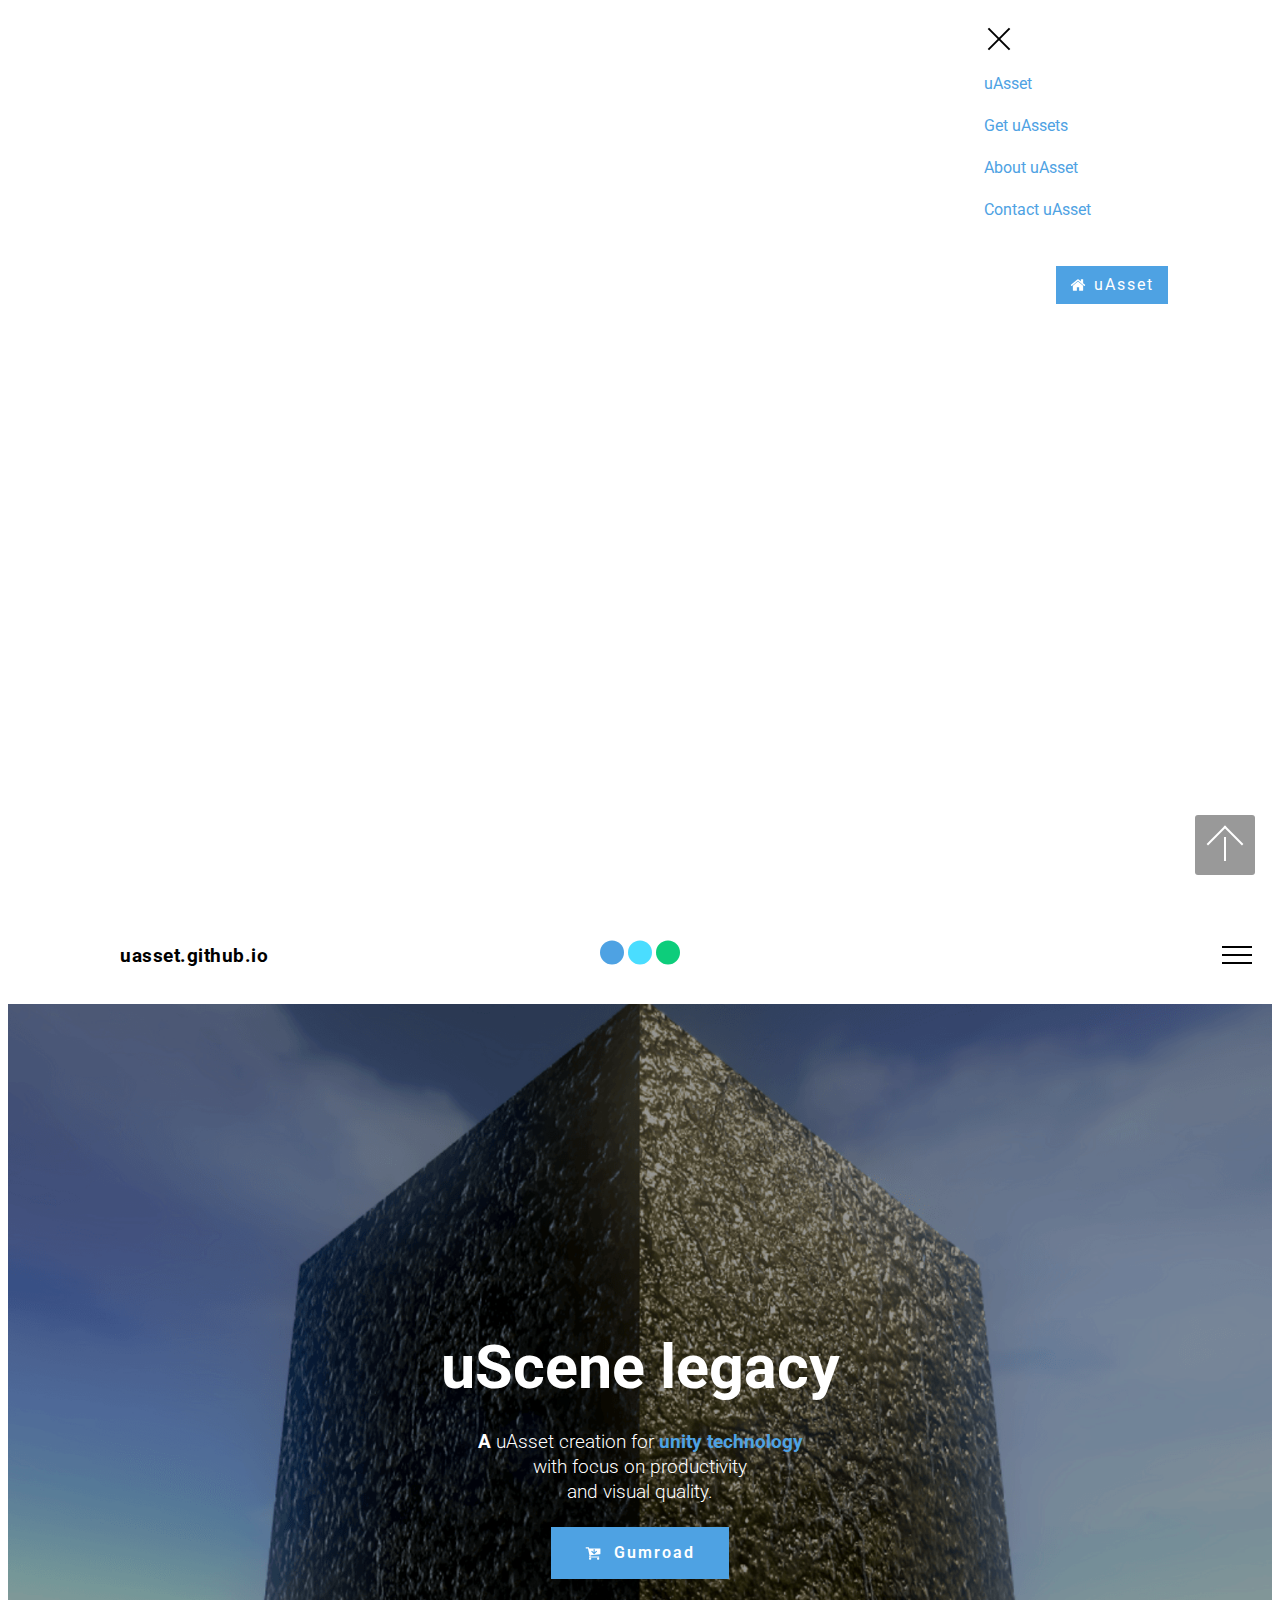
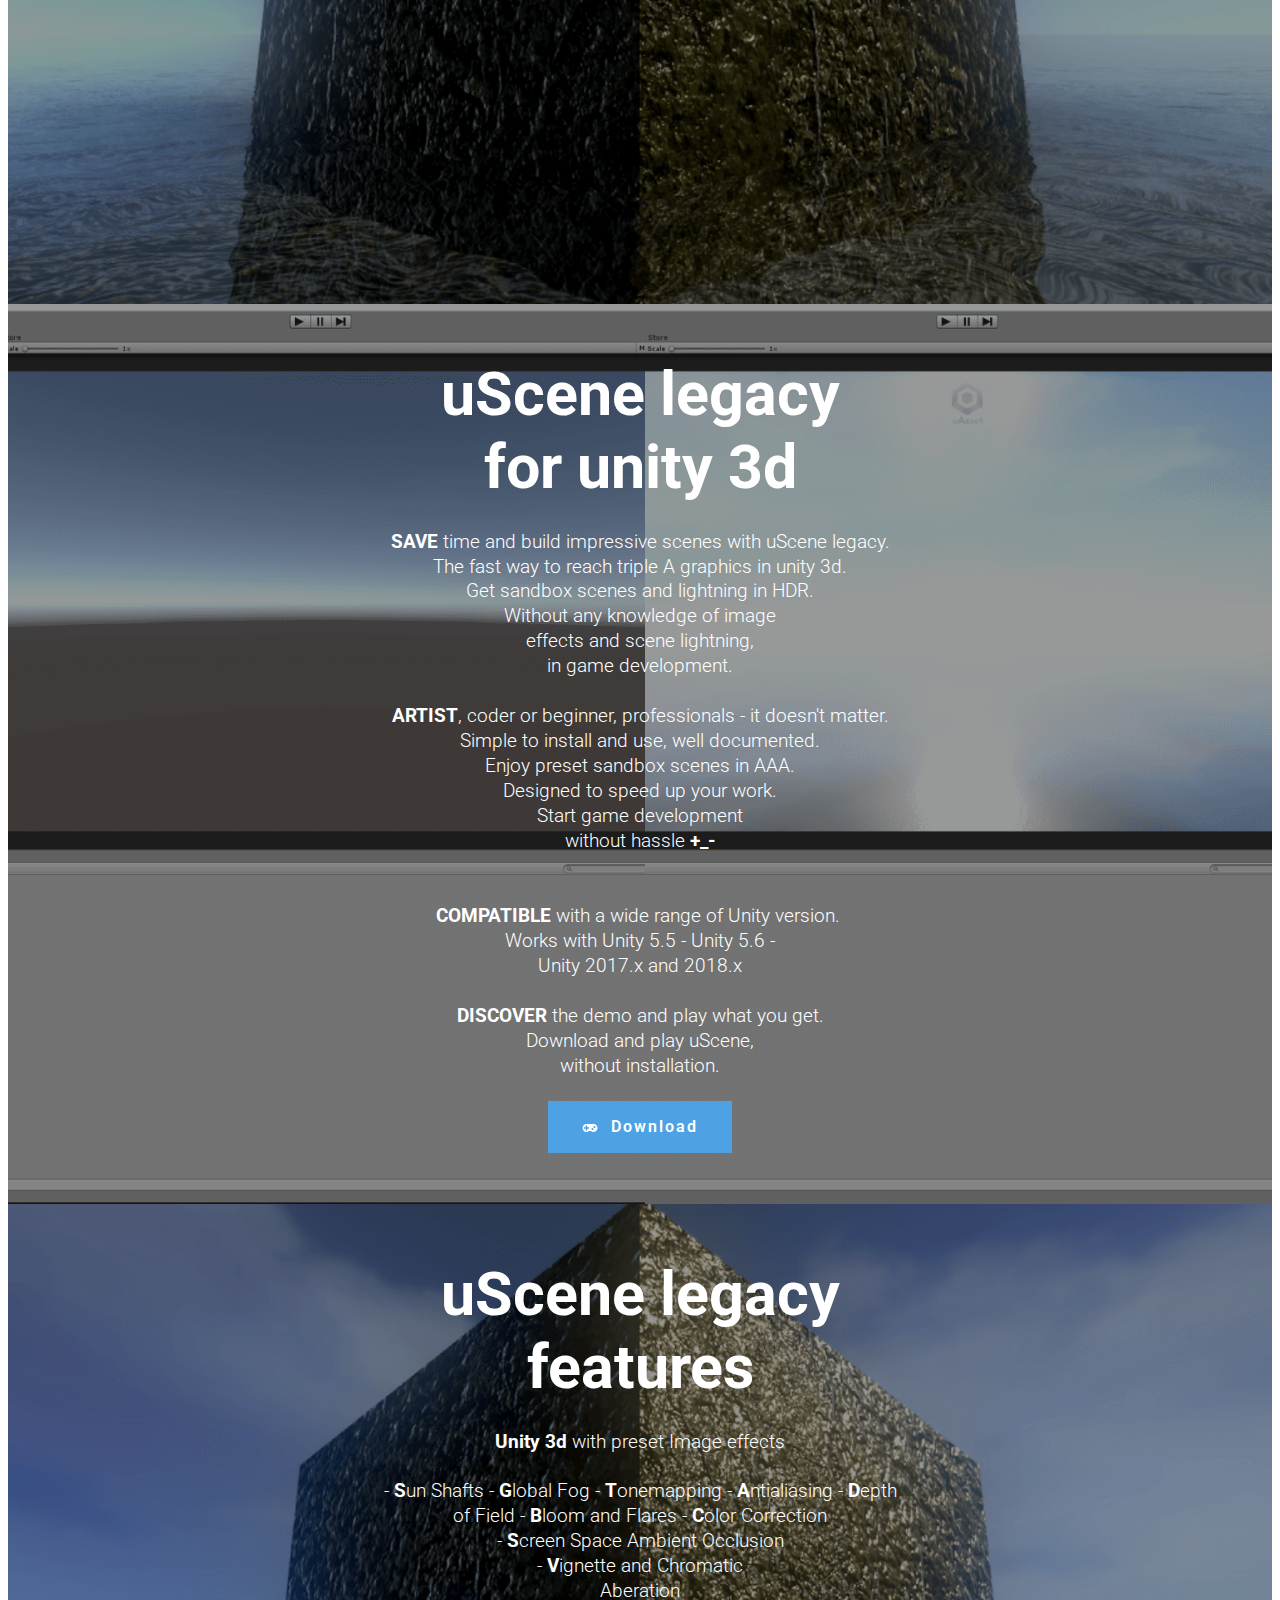
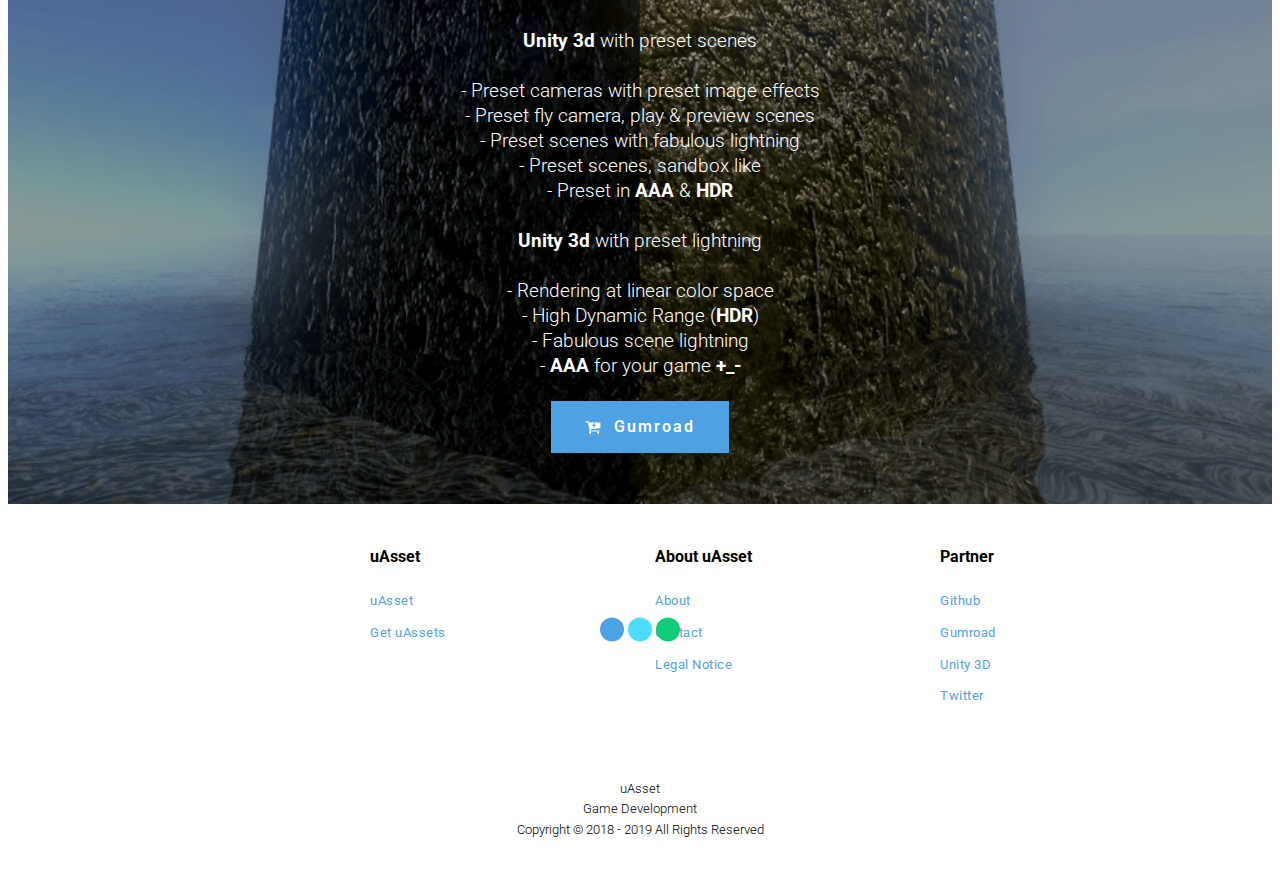
==== commit bda116a6: "create github pages" ====
--- a/page1.html
+++ b/page1.html
@@ -1,23 +1,23 @@
 <!DOCTYPE html>
 <html amp>
 <head>
-  <!-- Site made with Mobirise Website Builder v4.8.10, https://mobirise.com -->
+  <!-- Site made with Mobirise Website Builder v4.9.1, https://mobirise.com -->
   <meta charset="UTF-8">
   <meta http-equiv="X-UA-Compatible" content="IE=edge">
-  <meta name="generator" content="Mobirise v4.8.10, mobirise.com">
+  <meta name="generator" content="Mobirise v4.9.1, mobirise.com">
   <meta name="viewport" content="width=device-width, initial-scale=1, minimum-scale=1">
   <link rel="shortcut icon" href="assets/images/uasset-logo-1-1.png" type="image/x-icon">
   <meta name="description" content="uAsset - get uAssets with focus on productivity and visual quality for unity 3d and his game developer worldwide.">
   <title>uAssets - Game assets for unity 3d and his game developer.</title>
   
-<link rel="canonical" href="page1.html">
+<link rel="canonical" href="http://">
  <style amp-boilerplate>body{-webkit-animation:-amp-start 8s steps(1,end) 0s 1 normal both;-moz-animation:-amp-start 8s steps(1,end) 0s 1 normal both;-ms-animation:-amp-start 8s steps(1,end) 0s 1 normal both;animation:-amp-start 8s steps(1,end) 0s 1 normal both}@-webkit-keyframes -amp-start{from{visibility:hidden}to{visibility:visible}}@-moz-keyframes -amp-start{from{visibility:hidden}to{visibility:visible}}@-ms-keyframes -amp-start{from{visibility:hidden}to{visibility:visible}}@-o-keyframes -amp-start{from{visibility:hidden}to{visibility:visible}}@keyframes -amp-start{from{visibility:hidden}to{visibility:visible}}</style>
 <noscript><style amp-boilerplate>body{-webkit-animation:none;-moz-animation:none;-ms-animation:none;animation:none}</style></noscript>
 <link href="https://fonts.googleapis.com/css?family=Roboto:100,100i,300,300i,400,400i,500,500i,700,700i,900,900i&subset=cyrillic" rel="stylesheet">
  
  <style amp-custom> 
 div,span,h1,h2,h3,h4,h5,h6,p,blockquote,a,ol,ul,li,figcaption{font: inherit;}*{-webkit-box-sizing: border-box;box-sizing: border-box;}body{position: relative;font-style: normal;line-height: 1.5;}section{background-color: #eeeeee;background-position: 50% 50%;background-repeat: no-repeat;background-size: cover;}section,.container,.container-fluid{position: relative;word-wrap: break-word;}a.mbr-iconfont:hover{text-decoration: none;}h1,h2,h3{margin: auto;}h1,h3,p{padding: 10px 0;margin-bottom: 15px;}p,li,blockquote{color: #15181b;letter-spacing: 0.5px;line-height: 1.7;}ul,ol,pre,blockquote{margin-bottom: 0;margin-top: 0;}pre{background: #f4f4f4;padding: 10px 24px;white-space: pre-wrap;}p{margin-top: 0;}a{font-style: normal;font-weight: 400;cursor: pointer;}a,a:hover{text-decoration: none;}figure{margin-bottom: 0;}h1,h2,h3,h4,h5,h6,.h1,.h2,.h3,.h4,.h5,.h6,.display-1,.display-2,.display-3,.display-4{line-height: 1;word-break: break-word;word-wrap: break-word;}b,strong{font-weight: bold;}blockquote{padding: 10px 0 10px 20px;position: relative;border-left: 3px solid;}input:-webkit-autofill,input:-webkit-autofill:hover,input:-webkit-autofill:focus,input:-webkit-autofill:active{-webkit-transition-delay: 9999s;transition-delay: 9999s;-webkit-transition-property: background-color,color;-o-transition-property: background-color,color;transition-property: background-color,color;}html,body{height: auto;min-height: 100vh;}.mbr-section-title{font-style: normal;line-height: 1.2;}.mbr-section-subtitle{line-height: 1.3;}.mbr-text{font-style: normal;line-height: 1.6;}.btn{font-weight: 400;border-width: 2px;border-style: solid;font-style: normal;letter-spacing: 2px;margin: .4rem .8rem;white-space: normal;-webkit-transition: all .3s ease-in-out,-webkit-box-shadow 2s ease-in-out;transition: all .3s ease-in-out,-webkit-box-shadow 2s ease-in-out;-o-transition: all .3s ease-in-out,box-shadow 2s ease-in-out;transition: all .3s ease-in-out,box-shadow 2s ease-in-out;transition: all .3s ease-in-out,box-shadow 2s ease-in-out,-webkit-box-shadow 2s ease-in-out;display: -webkit-inline-box;display: -ms-inline-flexbox;display: inline-flex;-webkit-box-align: center;-ms-flex-align: center;align-items: center;-webkit-box-pack: center;-ms-flex-pack: center;justify-content: center;word-break: break-word;-webkit-align-items: center;-webkit-justify-content: center;display: -webkit-inline-flex;}.btn-form{border-radius: 0;}.btn-form:hover{cursor: pointer;}.mbr-figure img,.mbr-figure iframe{display: block;width: 100%;}.card{background-color: transparent;border: none;}.card-wrapper{-webkit-box-flex: 1;-webkit-flex: 1;}.card-img{text-align: center;-ms-flex-negative: 0;flex-shrink: 0;-webkit-flex-shrink: 0;}.media{max-width: 100%;margin: 0 auto;}.mbr-figure{-ms-flex-item-align: center;-ms-grid-row-align: center;-webkit-align-self: center;align-self: center;}.media-container > div{max-width: 100%;}.mbr-figure img,.card-img img{width: 100%;}@media (max-width: 991px){.media-size-item{width: auto;}.media{width: auto;}.mbr-figure{width: 100%;}}.hidden{visibility: hidden;}.super-hide{display: none;}.inactive{-webkit-user-select: none;-moz-user-select: none;-ms-user-select: none;user-select: none;pointer-events: none;-webkit-user-drag: none;user-drag: none;}textarea[type="hidden"]{display: none;}#scrollToTop{display: none;}.popover-content ul.show{min-height: 155px;}.mbr-white{color: #ffffff;}.mbr-black{color: #000000;}.mbr-bg-white{background-color: #ffffff;}.mbr-bg-black{background-color: #000000;}.align-left{text-align: left;}.align-center{text-align: center;}.align-right{text-align: right;}@media (max-width: 767px){.align-left,.align-center,.align-right,.mbr-section-btn,.mbr-section-title{text-align: center;}}.mbr-light{font-weight: 300;}.mbr-regular{font-weight: 400;}.mbr-semibold{font-weight: 500;}.mbr-bold{font-weight: 700;}.mbr-section-btn{margin-left: -.25rem;margin-right: -.25rem;font-size: 0;}nav .mbr-section-btn{margin-left: 0rem;margin-right: 0rem;}.btn .mbr-iconfont,.btn.btn-sm .mbr-iconfont{cursor: pointer;margin-right: 0.5rem;}.btn.btn-md .mbr-iconfont,.btn.btn-md .mbr-iconfont{margin-right: 0.8rem;}[type="submit"]{-webkit-appearance: none;}.mbr-fullscreen .mbr-overlay{height: 100vh;}.mbr-fullscreen{display: -webkit-box;display: -ms-flexbox;display: flex;display: -moz-flex;display: -ms-flex;display: -o-flex;-webkit-box-align: center;-ms-flex-align: center;align-items: center;-webkit-align-items: center;height: 100vh;-webkit-box-sizing: border-box;box-sizing: border-box;padding-top: 3rem;padding-bottom: 3rem;}section.sidebar-open:before{content: '';position: fixed;top: 0;bottom: 0;right: 0;left: 0;background-color: rgba(0,0,0,0.2);z-index: 1040;}amp-img img{max-height: 100%;max-width: 100%;}img.mbr-temp{width: 100%;}.is-builder .nodisplay + img[async],.is-builder .nodisplay + img[decoding="async"],.is-builder amp-img > a + img[async],.is-builder amp-img > a + img[decoding="async"]{display: none;}html:not(.is-builder) amp-img > a{position: absolute;top: 0;bottom: 0;left: 0;right: 0;z-index: 1;}.is-builder .temp-amp-sizer{position: absolute;}.is-builder amp-youtube .temp-amp-sizer,.is-builder amp-vimeo .temp-amp-sizer{position: static;}.is-builder section.horizontal-menu .ampstart-btn{display: none;}@media (max-width: 991px){.is-builder section.horizontal-menu .navbar-toggler{display: block;}}.is-builder section.horizontal-menu .dropdown-menu{z-index: auto;opacity: 1;pointer-events: auto;}.is-builder section.horizontal-menu .nav-dropdown .link.dropdown-toggle[aria-expanded="true"]{margin-right: 0;padding: 0.667em 1em;}.mobirise-spinner{position: absolute;top: 50%;left: 40%;margin-left: 10%;-webkit-transform: translate3d(-50%,-50%,0);z-index: 4;}.mobirise-spinner em{width: 24px;height: 24px;border-radius: 100%;display: inline-block;-webkit-animation: slide 1s infinite;}.mobirise-spinner em:nth-child(1){-webkit-animation-delay: 0.1s;}.mobirise-spinner em:nth-child(2){-webkit-animation-delay: 0.2s;}.mobirise-spinner em:nth-child(3){-webkit-animation-delay: 0.3s;}@-webkit-keyframes slide{0%{-webkit-transform: scale(1);}50%{opacity: 0.3;-webkit-transform: scale(2);}100%{-webkit-transform: scale(1);}}@keyframes slide{0%{-webkit-transform: scale(1);}50%{opacity: 0.3;-webkit-transform: scale(2);}100%{-webkit-transform: scale(1);}}.mobirise-loader .amp-active > div{display: none;}.mbr-container{max-width: 800px;padding: 0 10px;margin: 0 auto;position: relative;}.container{padding-right: 15px;padding-left: 15px;width: 100%;margin-right: auto;margin-left: auto;}@media (max-width: 767px){.container{max-width: 540px;}}@media (min-width: 768px){.container{max-width: 720px;}}@media (min-width: 992px){.container{max-width: 960px;}}@media (min-width: 1200px){.container{max-width: 1140px;}}.mbr-row{display: -webkit-box;display: -ms-flexbox;display: flex;-ms-flex-wrap: wrap;flex-wrap: wrap;margin-right: -15px;margin-left: -15px;}.mbr-justify-content-center{-webkit-box-pack: center;-ms-flex-pack: center;justify-content: center;-webkit-justify-content: center;}@media (max-width: 767px){.mbr-col-sm-12{-ms-flex: 0 0 100%;-webkit-box-flex: 0;flex: 0 0 100%;max-width: 100%;padding-right: 15px;padding-left: 15px;-webkit-flex: 0 0 100%;}.mbr-row{margin: 0;}}@media (min-width: 768px){.mbr-col-md-3{-ms-flex: 0 0 25%;-webkit-box-flex: 0;flex: 0 0 25%;max-width: 25%;padding-right: 15px;padding-left: 15px;-webkit-flex: 0 0 25%;}.mbr-col-md-4{-ms-flex: 0 0 33.333333%;-webkit-box-flex: 0;flex: 0 0 33.333333%;max-width: 33.333333%;padding-right: 15px;padding-left: 15px;-webkit-flex: 0 0 33.333333%;}.mbr-col-md-5{-ms-flex: 0 0 41.666667%;-webkit-box-flex: 0;flex: 0 0 41.666667%;max-width: 41.666667%;padding-right: 15px;padding-left: 15px;-webkit-flex: 0 0 41.666667%;}.mbr-col-md-6{-ms-flex: 0 0 50%;-webkit-box-flex: 0;flex: 0 0 50%;max-width: 50%;padding-right: 15px;padding-left: 15px;-webkit-flex: 0 0 50%;}.mbr-col-md-7{-ms-flex: 0 0 58.333333%;-webkit-box-flex: 0;flex: 0 0 58.333333%;max-width: 58.333333%;padding-right: 15px;padding-left: 15px;-webkit-flex: 0 0 58.333333%;}.mbr-col-md-8{-ms-flex: 0 0 66.666667%;-webkit-box-flex: 0;flex: 0 0 66.666667%;max-width: 66.666667%;padding-left: 15px;padding-right: 15px;-webkit-flex: 0 0 66.666667%;}.mbr-col-md-10{-ms-flex: 0 0 83.333333%;-webkit-box-flex: 0;flex: 0 0 83.333333%;max-width: 83.333333%;padding-left: 15px;padding-right: 15px;-webkit-flex: 0 0 83.333333%;}.mbr-col-md-12{-ms-flex: 0 0 100%;-webkit-box-flex: 0;flex: 0 0 100%;max-width: 100%;padding-right: 15px;padding-left: 15px;-webkit-flex: 0 0 100%;}}@media (min-width: 992px){.mbr-col-lg-2{-ms-flex: 0 0 16.666667%;-webkit-box-flex: 0;flex: 0 0 16.666667%;max-width: 16.666667%;padding-right: 15px;padding-left: 15px;-webkit-flex: 0 0 16.666667%;}.mbr-col-lg-3{-ms-flex: 0 0 25%;-webkit-box-flex: 0;flex: 0 0 25%;max-width: 25%;padding-right: 15px;padding-left: 15px;-webkit-flex: 0 0 25%;}.mbr-col-lg-4{-ms-flex: 0 0 33.33%;-webkit-box-flex: 0;flex: 0 0 33.33%;max-width: 33.33%;padding-right: 15px;padding-left: 15px;-webkit-flex: 0 0 33.33%;}.mbr-col-lg-5{-ms-flex: 0 0 41.666%;-webkit-box-flex: 0;flex: 0 0 41.666%;max-width: 41.666%;padding-right: 15px;padding-left: 15px;-webkit-flex: 0 0 41.666%;}.mbr-col-lg-6{-ms-flex: 0 0 50%;-webkit-box-flex: 0;flex: 0 0 50%;max-width: 50%;padding-right: 15px;padding-left: 15px;-webkit-flex: 0 0 50%;}.mbr-col-lg-8{-ms-flex: 0 0 66.666667%;-webkit-box-flex: 0;flex: 0 0 66.666667%;max-width: 66.666667%;padding-left: 15px;padding-right: 15px;-webkit-flex: 0 0 66.666667%;}.mbr-col-lg-10{-ms-flex: 0 0 83.3333%;-webkit-box-flex: 0;flex: 0 0 83.3333%;max-width: 83.3333%;padding-right: 15px;padding-left: 15px;-webkit-flex: 0 0 83.3333%;}.mbr-col-lg-12{-ms-flex: 0 0 100%;-webkit-box-flex: 0;flex: 0 0 100%;max-width: 100%;padding-right: 15px;padding-left: 15px;-webkit-flex: 0 0 100%;}}@media (min-width: 1200px){.mbr-col-xl-7{-ms-flex: 0 0 58.333333%;-webkit-box-flex: 0;flex: 0 0 58.333333%;max-width: 58.333333%;padding-right: 15px;padding-left: 15px;-webkit-flex: 0 0 58.333333%;}.mbr-col-xl-8{-ms-flex: 0 0 66.666667%;-webkit-box-flex: 0;flex: 0 0 66.666667%;max-width: 66.666667%;padding-left: 15px;padding-right: 15px;-webkit-flex: 0 0 66.666667%;}}amp-sidebar{background: transparent;}#scrollToTopMarker{position: absolute;width: 0px;height: 0px;top: 300px;}#scrollToTopButton{position: fixed;bottom: 25px;right: 25px;opacity: .4;z-index: 5000;font-size: 32px;height: 60px;width: 60px;border: none;border-radius: 3px;cursor: pointer;}#scrollToTopButton:focus{outline: none;}#scrollToTopButton a:before{content: '';position: absolute;height: 40%;top: 36%;width: 2px;left: calc(50% - 1px);}#scrollToTopButton a:after{content: '';position: absolute;border-top: 2px solid;border-right: 2px solid;width: 40%;height: 40%;left: calc(30% - 1px);bottom: 30%;-ms-transform: rotate(-45deg);transform: rotate(-45deg);-webkit-transform: rotate(-45deg);}.is-builder #scrollToTopButton a:after{left: 30%;}
-body{font-family: Roboto;}blockquote{border-color: #4ea2e3;}.display-1{font-family: 'Roboto',sans-serif;font-size: 3.8rem;}.display-2{font-family: 'Roboto',sans-serif;font-size: 1.2rem;}.display-4{font-family: 'Roboto',sans-serif;font-size: 1rem;}.display-5{font-family: 'Roboto',sans-serif;font-size: 1rem;}.display-7{font-family: 'Roboto',sans-serif;font-size: 0.8rem;}.display-1 .mbr-iconfont-btn{font-size: 3.8rem;width: 3.8rem;}.display-2 .mbr-iconfont-btn{font-size: 1.2rem;width: 1.2rem;}.display-4 .mbr-iconfont-btn{font-size: 1rem;width: 1rem;}.display-5 .mbr-iconfont-btn{font-size: 1rem;width: 1rem;}.display-7 .mbr-iconfont-btn{font-size: 0.8rem;width: 0.8rem;}@media (max-width: 768px){.display-1{font-size: 3.04rem;font-size: calc( 1.98rem + (3.8 - 1.98) * ((100vw - 20rem) / (48 - 20)));line-height: calc( 1.4 * (1.98rem + (3.8 - 1.98) * ((100vw - 20rem) / (48 - 20))));}.display-2{font-size: 0.96rem;font-size: calc( 1.07rem + (1.2 - 1.07) * ((100vw - 20rem) / (48 - 20)));line-height: calc( 1.4 * (1.07rem + (1.2 - 1.07) * ((100vw - 20rem) / (48 - 20))));}.display-4{font-size: 0.8rem;font-size: calc( 1rem + (1 - 1) * ((100vw - 20rem) / (48 - 20)));line-height: calc( 1.4 * (1rem + (1 - 1) * ((100vw - 20rem) / (48 - 20))));}.display-5{font-size: 0.8rem;font-size: calc( 1rem + (1 - 1) * ((100vw - 20rem) / (48 - 20)));line-height: calc( 1.4 * (1rem + (1 - 1) * ((100vw - 20rem) / (48 - 20))));}}.btn{padding: 1rem 2rem;border-radius: 0px;}.btn-sm{border-width: 1px;padding: 0.6rem 0.8rem;border-radius: 0px;}.btn-md{font-weight: 600;padding: 1rem 2rem;border-radius: 0px;}.bg-primary{background-color: #4ea2e3;}.bg-success{background-color: #0dcd7b;}.bg-info{background-color: #8282e7;}.bg-warning{background-color: #767676;}.bg-danger{background-color: #a0a0a0;}.btn-primary,.btn-primary:active,.btn-primary.active{background-color: #4ea2e3;border-color: #4ea2e3;color: #ffffff;}.btn-primary:hover,.btn-primary:focus,.btn-primary.focus{color: #ffffff;background-color: #1f7dc5;border-color: #1f7dc5;}.btn-primary.disabled,.btn-primary:disabled{color: #ffffff;background-color: #1f7dc5;border-color: #1f7dc5;}.btn-secondary,.btn-secondary:active,.btn-secondary.active{background-color: #4addff;border-color: #4addff;color: #003c4a;}.btn-secondary:hover,.btn-secondary:focus,.btn-secondary.focus{color: #003c4a;background-color: #00cdfd;border-color: #00cdfd;}.btn-secondary.disabled,.btn-secondary:disabled{color: #003c4a;background-color: #00cdfd;border-color: #00cdfd;}.btn-info,.btn-info:active,.btn-info.active{background-color: #8282e7;border-color: #8282e7;color: #ffffff;}.btn-info:hover,.btn-info:focus,.btn-info.focus{color: #ffffff;background-color: #4242db;border-color: #4242db;}.btn-info.disabled,.btn-info:disabled{color: #ffffff;background-color: #4242db;border-color: #4242db;}.btn-success,.btn-success:active,.btn-success.active{background-color: #0dcd7b;border-color: #0dcd7b;color: #ffffff;}.btn-success:hover,.btn-success:focus,.btn-success.focus{color: #ffffff;background-color: #088550;border-color: #088550;}.btn-success.disabled,.btn-success:disabled{color: #ffffff;background-color: #088550;border-color: #088550;}.btn-warning,.btn-warning:active,.btn-warning.active{background-color: #767676;border-color: #767676;color: #ffffff;}.btn-warning:hover,.btn-warning:focus,.btn-warning.focus{color: #ffffff;background-color: #505050;border-color: #505050;}.btn-warning.disabled,.btn-warning:disabled{color: #ffffff;background-color: #505050;border-color: #505050;}.btn-danger,.btn-danger:active,.btn-danger.active{background-color: #a0a0a0;border-color: #a0a0a0;color: #ffffff;}.btn-danger:hover,.btn-danger:focus,.btn-danger.focus{color: #ffffff;background-color: #7a7a7a;border-color: #7a7a7a;}.btn-danger.disabled,.btn-danger:disabled{color: #ffffff;background-color: #7a7a7a;border-color: #7a7a7a;}.btn-black,.btn-black:active,.btn-black.active{background-color: #333333;border-color: #333333;color: #ffffff;}.btn-black:hover,.btn-black:focus,.btn-black.focus{color: #ffffff;background-color: #0d0d0d;border-color: #0d0d0d;}.btn-black.disabled,.btn-black:disabled{color: #ffffff;background-color: #0d0d0d;border-color: #0d0d0d;}.btn-white,.btn-white:active,.btn-white.active{background-color: #ffffff;border-color: #ffffff;color: #808080;}.btn-white:hover,.btn-white:focus,.btn-white.focus{color: #808080;background-color: #d9d9d9;border-color: #d9d9d9;}.btn-white.disabled,.btn-white:disabled{color: #808080;background-color: #d9d9d9;border-color: #d9d9d9;}.btn-white,.btn-white:active,.btn-white.active{color: #333333;}.btn-white:hover,.btn-white:focus,.btn-white.focus{color: #333333;}.btn-white.disabled,.btn-white:disabled{color: #333333;}.btn-primary-outline,.btn-primary-outline:active,.btn-primary-outline.active{background: none;border-color: #1c6faf;color: #1c6faf;}.btn-primary-outline:hover,.btn-primary-outline:focus,.btn-primary-outline.focus{color: #ffffff;background-color: #4ea2e3;border-color: #4ea2e3;}.btn-primary-outline.disabled,.btn-primary-outline:disabled{color: #ffffff;background-color: #4ea2e3;border-color: #4ea2e3;}.btn-secondary-outline,.btn-secondary-outline:active,.btn-secondary-outline.active{background: none;border-color: #00b8e3;color: #00b8e3;}.btn-secondary-outline:hover,.btn-secondary-outline:focus,.btn-secondary-outline.focus{color: #003c4a;background-color: #4addff;border-color: #4addff;}.btn-secondary-outline.disabled,.btn-secondary-outline:disabled{color: #003c4a;background-color: #4addff;border-color: #4addff;}.btn-info-outline,.btn-info-outline:active,.btn-info-outline.active{background: none;border-color: #2c2cd7;color: #2c2cd7;}.btn-info-outline:hover,.btn-info-outline:focus,.btn-info-outline.focus{color: #ffffff;background-color: #8282e7;border-color: #8282e7;}.btn-info-outline.disabled,.btn-info-outline:disabled{color: #ffffff;background-color: #8282e7;border-color: #8282e7;}.btn-success-outline,.btn-success-outline:active,.btn-success-outline.active{background: none;border-color: #076d41;color: #076d41;}.btn-success-outline:hover,.btn-success-outline:focus,.btn-success-outline.focus{color: #ffffff;background-color: #0dcd7b;border-color: #0dcd7b;}.btn-success-outline.disabled,.btn-success-outline:disabled{color: #ffffff;background-color: #0dcd7b;border-color: #0dcd7b;}.btn-warning-outline,.btn-warning-outline:active,.btn-warning-outline.active{background: none;border-color: #434343;color: #434343;}.btn-warning-outline:hover,.btn-warning-outline:focus,.btn-warning-outline.focus{color: #ffffff;background-color: #767676;border-color: #767676;}.btn-warning-outline.disabled,.btn-warning-outline:disabled{color: #ffffff;background-color: #767676;border-color: #767676;}.btn-danger-outline,.btn-danger-outline:active,.btn-danger-outline.active{background: none;border-color: #6d6d6d;color: #6d6d6d;}.btn-danger-outline:hover,.btn-danger-outline:focus,.btn-danger-outline.focus{color: #ffffff;background-color: #a0a0a0;border-color: #a0a0a0;}.btn-danger-outline.disabled,.btn-danger-outline:disabled{color: #ffffff;background-color: #a0a0a0;border-color: #a0a0a0;}.btn-black-outline,.btn-black-outline:active,.btn-black-outline.active{background: none;border-color: #000000;color: #000000;}.btn-black-outline:hover,.btn-black-outline:focus,.btn-black-outline.focus{color: #ffffff;background-color: #333333;border-color: #333333;}.btn-black-outline.disabled,.btn-black-outline:disabled{color: #ffffff;background-color: #333333;border-color: #333333;}.btn-white-outline,.btn-white-outline:active,.btn-white-outline.active{background: none;border-color: #ffffff;color: #ffffff;}.btn-white-outline:hover,.btn-white-outline:focus,.btn-white-outline.focus{color: #333333;background-color: #ffffff;border-color: #ffffff;}.text-primary{color: #4ea2e3;}.text-secondary{color: #4addff;}.text-success{color: #0dcd7b;}.text-info{color: #8282e7;}.text-warning{color: #767676;}.text-danger{color: #a0a0a0;}.text-white{color: #ffffff;}.text-black{color: #000000;}a.text-primary:hover,a.text-primary:focus{color: #1c6faf;}a.text-secondary:hover,a.text-secondary:focus{color: #00b8e3;}a.text-success:hover,a.text-success:focus{color: #076d41;}a.text-info:hover,a.text-info:focus{color: #2c2cd7;}a.text-warning:hover,a.text-warning:focus{color: #434343;}a.text-danger:hover,a.text-danger:focus{color: #6d6d6d;}a.text-white:hover,a.text-white:focus{color: #b3b3b3;}a.text-black:hover,a.text-black:focus{color: #4d4d4d;}.alert-success{background-color: #0dcd7b;}.alert-info{background-color: #8282e7;}.alert-warning{background-color: #767676;}.alert-danger{background-color: #a0a0a0;}a,a:hover{color: #4ea2e3;}.mbr-plan-header.bg-primary .mbr-plan-subtitle,.mbr-plan-header.bg-primary .mbr-plan-price-desc{color: #feffff;}.mbr-plan-header.bg-success .mbr-plan-subtitle,.mbr-plan-header.bg-success .mbr-plan-price-desc{color: #acfad9;}.mbr-plan-header.bg-info .mbr-plan-subtitle,.mbr-plan-header.bg-info .mbr-plan-price-desc{color: #ffffff;}.mbr-plan-header.bg-warning .mbr-plan-subtitle,.mbr-plan-header.bg-warning .mbr-plan-price-desc{color: #b6b6b6;}.mbr-plan-header.bg-danger .mbr-plan-subtitle,.mbr-plan-header.bg-danger .mbr-plan-price-desc{color: #e0e0e0;}.mobirise-spinner em:nth-child(1){background: #4ea2e3;}.mobirise-spinner em:nth-child(2){background: #4addff;}.mobirise-spinner em:nth-child(3){background: #0dcd7b;}#scrollToTopButton{background-color: #4ea2e3;}#scrollToTopButton a:before{background: #ffffff;}#scrollToTopButton a:after{border-top-color: #ffffff;border-right-color: #ffffff;}.cid-re0BX1QR7F amp-sidebar{min-width: 260px;z-index: 1050;background-color: #ffffff;}.cid-re0BX1QR7F amp-sidebar.open:after{content: '';position: absolute;top: 0;left: 0;bottom: 0;right: 0;background-color: red;}.cid-re0BX1QR7F .open{-webkit-transform: translateX(0%);transform: translateX(0%);display: block;}.cid-re0BX1QR7F .builder-sidebar{background-color: #ffffff;position: relative;min-height: 100vh;z-index: 1030;padding: 1rem 2rem;max-width: 20rem;}.cid-re0BX1QR7F .headerbar{display: flex;-webkit-flex-direction: column;flex-direction: column;-webkit-justify-content: center;justify-content: center;padding: .5rem 1rem;min-height: 70px;-webkit-align-items: center;align-items: center;background: #ffffff;}.cid-re0BX1QR7F .headerbar.sticky-nav{position: fixed;z-index: 1000;width: 100%;}.cid-re0BX1QR7F button.sticky-but{position: fixed;}.cid-re0BX1QR7F .brand{display: flex;-webkit-align-items: center;align-items: center;-webkit-align-self: flex-start;align-self: flex-start;padding-right: 30px;}.cid-re0BX1QR7F .brand p{margin: 0;padding: 0;}.cid-re0BX1QR7F .brand-name{color: #000000;text-align: left;}.cid-re0BX1QR7F .sidebar{padding: 1rem 0;margin: 0;}.cid-re0BX1QR7F .sidebar > li{list-style: none;display: flex;-webkit-flex-direction: column;flex-direction: column;}.cid-re0BX1QR7F .sidebar a{display: block;text-decoration: none;margin-bottom: 10px;}.cid-re0BX1QR7F .close-sidebar{width: 30px;height: 30px;position: relative;cursor: pointer;background-color: transparent;border: none;}.cid-re0BX1QR7F .close-sidebar:focus{outline: 2px auto #4ea2e3;}.cid-re0BX1QR7F .close-sidebar span{position: absolute;left: 0;top: 14px;width: 30px;height: 2px;border-right: 5px;background-color: #000000;}.cid-re0BX1QR7F .close-sidebar span:nth-child(1){-webkit-transform: rotate(45deg);transform: rotate(45deg);}.cid-re0BX1QR7F .close-sidebar span:nth-child(2){-webkit-transform: rotate(-45deg);transform: rotate(-45deg);}@media (min-width: 992px){.cid-re0BX1QR7F .brand-name{min-width: 8rem;}.cid-re0BX1QR7F .builder-sidebar{margin-left: auto;}.cid-re0BX1QR7F .builder-sidebar .sidebar li{-webkit-flex-direction: row;flex-direction: row;-webkit-flex-wrap: wrap;flex-wrap: wrap;}.cid-re0BX1QR7F .builder-sidebar .sidebar li a{padding: .5rem;margin: 0;}.cid-re0BX1QR7F .builder-overlay{display: none;}}.cid-re0BX1QR7F .hamburger{position: absolute;top: 25px;right: 20px;margin-left: auto;width: 30px;height: 20px;background: none;border: none;cursor: pointer;z-index: 1000;}@media (min-width: 768px){.cid-re0BX1QR7F .hamburger{top: calc(0.5rem + 80 * 0.5px - 10px);}}.cid-re0BX1QR7F .hamburger:focus{outline: none;}.cid-re0BX1QR7F .hamburger span{position: absolute;right: 0;width: 30px;height: 2px;border-right: 5px;background-color: #000000;}.cid-re0BX1QR7F .hamburger span:nth-child(1){top: 0;transition: all .2s;}.cid-re0BX1QR7F .hamburger span:nth-child(2){top: 8px;transition: all .15s;}.cid-re0BX1QR7F .hamburger span:nth-child(3){top: 8px;transition: all .15s;}.cid-re0BX1QR7F .hamburger span:nth-child(4){top: 16px;transition: all .2s;}.cid-re0BX1QR7F amp-img{margin-right: 1rem;display: flex;-webkit-align-items: center;align-items: center;height: 80px;width: 80px;}@media (max-width: 768px){.cid-re0BX1QR7F amp-img{max-height: 55px;max-width: 55px;}}.cid-re0BX2RL8r{background-image: url("assets/images/uasset-uscene-legacy-dark-overlay-1.png");}.cid-re0BX2RL8r .mbr-section-subtitle{margin-bottom: 1rem;}.cid-re0BX2RL8r .mbr-section-title{color: #ffffff;text-align: center;}.cid-re0BX2RL8r .mbr-section-subtitle,.cid-re0BX2RL8r .mbr-section-btn{color: #ffffff;text-align: center;}.cid-re0BX3aQT4{background-image: url("assets/images/uasset-uscene-legacy-dark-overlay-2.png");}.cid-re0BX3aQT4 .mbr-section-subtitle{margin-bottom: 1rem;}.cid-re0BX3aQT4 .mbr-section-title{color: #ffffff;text-align: center;}.cid-re0BX3aQT4 .mbr-section-subtitle,.cid-re0BX3aQT4 .mbr-section-btn{color: #ffffff;text-align: center;}.cid-re0BX3aQT4 .mbr-section-title DIV{color: #ffffff;}.cid-re0BX3aQT4 .mbr-section-subtitle,.cid-re0BX3aQT4 .mbr-section-btn DIV{color: #ffffff;}.cid-re0BX3EIqy{background-image: url("assets/images/uasset-uscene-legacy-dark-overlay-1.png");}.cid-re0BX3EIqy .mbr-section-subtitle{margin-bottom: 1rem;}.cid-re0BX3EIqy .mbr-section-title{color: #ffffff;text-align: center;}.cid-re0BX3EIqy .mbr-section-subtitle,.cid-re0BX3EIqy .mbr-section-btn{color: #ffffff;text-align: center;}.cid-re0BX42TEQ{padding-top: 45px;padding-bottom: 30px;background-color: #ffffff;}.cid-re0BX42TEQ amp-img{text-align: center;}.cid-re0BX42TEQ .items-col .item{margin: 0;}.cid-re0BX42TEQ .item,.cid-re0BX42TEQ .group-title{color: #efefef;padding-top: 0;}@media (max-width: 767px){.cid-re0BX42TEQ .items-col{text-align: center;margin: 2rem 0;}}.cid-re0BX42TEQ .group-title{color: #000000;text-align: left;}.cid-re0BX42TEQ .item,.cid-re0BX42TEQ .items{color: #4ea2e3;text-align: left;}.cid-re0BX42TEQ .item,.cid-re0BX42TEQ .items A{color: #4ea2e3;}.cid-re0BX42TEQ .item,.cid-re0BX42TEQ .items B{color: #000000;}.cid-reshP13fB7{padding-top: 0px;padding-bottom: 0px;background-color: #ffffff;}.cid-reshP13fB7 .mbr-text{padding: 2rem 0;text-align: center;}.cid-reshP13fB7 .mbr-text DIV{text-align: center;}
+body{font-family: Roboto;}blockquote{border-color: #4ea2e3;}.display-1{font-family: 'Roboto',sans-serif;font-size: 3.8rem;}.display-2{font-family: 'Roboto',sans-serif;font-size: 1.2rem;}.display-4{font-family: 'Roboto',sans-serif;font-size: 1rem;}.display-5{font-family: 'Roboto',sans-serif;font-size: 1rem;}.display-7{font-family: 'Roboto',sans-serif;font-size: 0.8rem;}.display-1 .mbr-iconfont-btn{font-size: 3.8rem;width: 3.8rem;}.display-2 .mbr-iconfont-btn{font-size: 1.2rem;width: 1.2rem;}.display-4 .mbr-iconfont-btn{font-size: 1rem;width: 1rem;}.display-5 .mbr-iconfont-btn{font-size: 1rem;width: 1rem;}.display-7 .mbr-iconfont-btn{font-size: 0.8rem;width: 0.8rem;}@media (max-width: 768px){.display-1{font-size: 3.04rem;font-size: calc( 1.98rem + (3.8 - 1.98) * ((100vw - 20rem) / (48 - 20)));line-height: calc( 1.4 * (1.98rem + (3.8 - 1.98) * ((100vw - 20rem) / (48 - 20))));}.display-2{font-size: 0.96rem;font-size: calc( 1.07rem + (1.2 - 1.07) * ((100vw - 20rem) / (48 - 20)));line-height: calc( 1.4 * (1.07rem + (1.2 - 1.07) * ((100vw - 20rem) / (48 - 20))));}.display-4{font-size: 0.8rem;font-size: calc( 1rem + (1 - 1) * ((100vw - 20rem) / (48 - 20)));line-height: calc( 1.4 * (1rem + (1 - 1) * ((100vw - 20rem) / (48 - 20))));}.display-5{font-size: 0.8rem;font-size: calc( 1rem + (1 - 1) * ((100vw - 20rem) / (48 - 20)));line-height: calc( 1.4 * (1rem + (1 - 1) * ((100vw - 20rem) / (48 - 20))));}}.btn{padding: 1rem 2rem;border-radius: 0px;}.btn-sm{border-width: 1px;padding: 0.6rem 0.8rem;border-radius: 0px;}.btn-md{font-weight: 600;padding: 1rem 2rem;border-radius: 0px;}.bg-primary{background-color: #4ea2e3;}.bg-success{background-color: #0dcd7b;}.bg-info{background-color: #8282e7;}.bg-warning{background-color: #767676;}.bg-danger{background-color: #a0a0a0;}.btn-primary,.btn-primary:active,.btn-primary.active{background-color: #4ea2e3;border-color: #4ea2e3;color: #ffffff;}.btn-primary:hover,.btn-primary:focus,.btn-primary.focus{color: #ffffff;background-color: #1f7dc5;border-color: #1f7dc5;}.btn-primary.disabled,.btn-primary:disabled{color: #ffffff;background-color: #1f7dc5;border-color: #1f7dc5;}.btn-secondary,.btn-secondary:active,.btn-secondary.active{background-color: #4addff;border-color: #4addff;color: #003c4a;}.btn-secondary:hover,.btn-secondary:focus,.btn-secondary.focus{color: #003c4a;background-color: #00cdfd;border-color: #00cdfd;}.btn-secondary.disabled,.btn-secondary:disabled{color: #003c4a;background-color: #00cdfd;border-color: #00cdfd;}.btn-info,.btn-info:active,.btn-info.active{background-color: #8282e7;border-color: #8282e7;color: #ffffff;}.btn-info:hover,.btn-info:focus,.btn-info.focus{color: #ffffff;background-color: #4242db;border-color: #4242db;}.btn-info.disabled,.btn-info:disabled{color: #ffffff;background-color: #4242db;border-color: #4242db;}.btn-success,.btn-success:active,.btn-success.active{background-color: #0dcd7b;border-color: #0dcd7b;color: #ffffff;}.btn-success:hover,.btn-success:focus,.btn-success.focus{color: #ffffff;background-color: #088550;border-color: #088550;}.btn-success.disabled,.btn-success:disabled{color: #ffffff;background-color: #088550;border-color: #088550;}.btn-warning,.btn-warning:active,.btn-warning.active{background-color: #767676;border-color: #767676;color: #ffffff;}.btn-warning:hover,.btn-warning:focus,.btn-warning.focus{color: #ffffff;background-color: #505050;border-color: #505050;}.btn-warning.disabled,.btn-warning:disabled{color: #ffffff;background-color: #505050;border-color: #505050;}.btn-danger,.btn-danger:active,.btn-danger.active{background-color: #a0a0a0;border-color: #a0a0a0;color: #ffffff;}.btn-danger:hover,.btn-danger:focus,.btn-danger.focus{color: #ffffff;background-color: #7a7a7a;border-color: #7a7a7a;}.btn-danger.disabled,.btn-danger:disabled{color: #ffffff;background-color: #7a7a7a;border-color: #7a7a7a;}.btn-black,.btn-black:active,.btn-black.active{background-color: #333333;border-color: #333333;color: #ffffff;}.btn-black:hover,.btn-black:focus,.btn-black.focus{color: #ffffff;background-color: #0d0d0d;border-color: #0d0d0d;}.btn-black.disabled,.btn-black:disabled{color: #ffffff;background-color: #0d0d0d;border-color: #0d0d0d;}.btn-white,.btn-white:active,.btn-white.active{background-color: #ffffff;border-color: #ffffff;color: #808080;}.btn-white:hover,.btn-white:focus,.btn-white.focus{color: #808080;background-color: #d9d9d9;border-color: #d9d9d9;}.btn-white.disabled,.btn-white:disabled{color: #808080;background-color: #d9d9d9;border-color: #d9d9d9;}.btn-white,.btn-white:active,.btn-white.active{color: #333333;}.btn-white:hover,.btn-white:focus,.btn-white.focus{color: #333333;}.btn-white.disabled,.btn-white:disabled{color: #333333;}.btn-primary-outline,.btn-primary-outline:active,.btn-primary-outline.active{background: none;border-color: #1c6faf;color: #1c6faf;}.btn-primary-outline:hover,.btn-primary-outline:focus,.btn-primary-outline.focus{color: #ffffff;background-color: #4ea2e3;border-color: #4ea2e3;}.btn-primary-outline.disabled,.btn-primary-outline:disabled{color: #ffffff;background-color: #4ea2e3;border-color: #4ea2e3;}.btn-secondary-outline,.btn-secondary-outline:active,.btn-secondary-outline.active{background: none;border-color: #00b8e3;color: #00b8e3;}.btn-secondary-outline:hover,.btn-secondary-outline:focus,.btn-secondary-outline.focus{color: #003c4a;background-color: #4addff;border-color: #4addff;}.btn-secondary-outline.disabled,.btn-secondary-outline:disabled{color: #003c4a;background-color: #4addff;border-color: #4addff;}.btn-info-outline,.btn-info-outline:active,.btn-info-outline.active{background: none;border-color: #2c2cd7;color: #2c2cd7;}.btn-info-outline:hover,.btn-info-outline:focus,.btn-info-outline.focus{color: #ffffff;background-color: #8282e7;border-color: #8282e7;}.btn-info-outline.disabled,.btn-info-outline:disabled{color: #ffffff;background-color: #8282e7;border-color: #8282e7;}.btn-success-outline,.btn-success-outline:active,.btn-success-outline.active{background: none;border-color: #076d41;color: #076d41;}.btn-success-outline:hover,.btn-success-outline:focus,.btn-success-outline.focus{color: #ffffff;background-color: #0dcd7b;border-color: #0dcd7b;}.btn-success-outline.disabled,.btn-success-outline:disabled{color: #ffffff;background-color: #0dcd7b;border-color: #0dcd7b;}.btn-warning-outline,.btn-warning-outline:active,.btn-warning-outline.active{background: none;border-color: #434343;color: #434343;}.btn-warning-outline:hover,.btn-warning-outline:focus,.btn-warning-outline.focus{color: #ffffff;background-color: #767676;border-color: #767676;}.btn-warning-outline.disabled,.btn-warning-outline:disabled{color: #ffffff;background-color: #767676;border-color: #767676;}.btn-danger-outline,.btn-danger-outline:active,.btn-danger-outline.active{background: none;border-color: #6d6d6d;color: #6d6d6d;}.btn-danger-outline:hover,.btn-danger-outline:focus,.btn-danger-outline.focus{color: #ffffff;background-color: #a0a0a0;border-color: #a0a0a0;}.btn-danger-outline.disabled,.btn-danger-outline:disabled{color: #ffffff;background-color: #a0a0a0;border-color: #a0a0a0;}.btn-black-outline,.btn-black-outline:active,.btn-black-outline.active{background: none;border-color: #000000;color: #000000;}.btn-black-outline:hover,.btn-black-outline:focus,.btn-black-outline.focus{color: #ffffff;background-color: #333333;border-color: #333333;}.btn-black-outline.disabled,.btn-black-outline:disabled{color: #ffffff;background-color: #333333;border-color: #333333;}.btn-white-outline,.btn-white-outline:active,.btn-white-outline.active{background: none;border-color: #ffffff;color: #ffffff;}.btn-white-outline:hover,.btn-white-outline:focus,.btn-white-outline.focus{color: #333333;background-color: #ffffff;border-color: #ffffff;}.text-primary{color: #4ea2e3;}.text-secondary{color: #4addff;}.text-success{color: #0dcd7b;}.text-info{color: #8282e7;}.text-warning{color: #767676;}.text-danger{color: #a0a0a0;}.text-white{color: #ffffff;}.text-black{color: #000000;}a.text-primary:hover,a.text-primary:focus{color: #1c6faf;}a.text-secondary:hover,a.text-secondary:focus{color: #00b8e3;}a.text-success:hover,a.text-success:focus{color: #076d41;}a.text-info:hover,a.text-info:focus{color: #2c2cd7;}a.text-warning:hover,a.text-warning:focus{color: #434343;}a.text-danger:hover,a.text-danger:focus{color: #6d6d6d;}a.text-white:hover,a.text-white:focus{color: #b3b3b3;}a.text-black:hover,a.text-black:focus{color: #4d4d4d;}.alert-success{background-color: #0dcd7b;}.alert-info{background-color: #8282e7;}.alert-warning{background-color: #767676;}.alert-danger{background-color: #a0a0a0;}a,a:hover{color: #4ea2e3;}.mbr-plan-header.bg-primary .mbr-plan-subtitle,.mbr-plan-header.bg-primary .mbr-plan-price-desc{color: #feffff;}.mbr-plan-header.bg-success .mbr-plan-subtitle,.mbr-plan-header.bg-success .mbr-plan-price-desc{color: #acfad9;}.mbr-plan-header.bg-info .mbr-plan-subtitle,.mbr-plan-header.bg-info .mbr-plan-price-desc{color: #ffffff;}.mbr-plan-header.bg-warning .mbr-plan-subtitle,.mbr-plan-header.bg-warning .mbr-plan-price-desc{color: #b6b6b6;}.mbr-plan-header.bg-danger .mbr-plan-subtitle,.mbr-plan-header.bg-danger .mbr-plan-price-desc{color: #e0e0e0;}.mobirise-spinner em:nth-child(1){background: #4ea2e3;}.mobirise-spinner em:nth-child(2){background: #4addff;}.mobirise-spinner em:nth-child(3){background: #0dcd7b;}#scrollToTopButton{background-color: #000000;}#scrollToTopButton a:before{background: #ffffff;}#scrollToTopButton a:after{border-top-color: #ffffff;border-right-color: #ffffff;}.cid-re0BX1QR7F amp-sidebar{min-width: 260px;z-index: 1050;background-color: #ffffff;}.cid-re0BX1QR7F amp-sidebar.open:after{content: '';position: absolute;top: 0;left: 0;bottom: 0;right: 0;background-color: red;}.cid-re0BX1QR7F .open{-webkit-transform: translateX(0%);transform: translateX(0%);display: block;}.cid-re0BX1QR7F .builder-sidebar{background-color: #ffffff;position: relative;min-height: 100vh;z-index: 1030;padding: 1rem 2rem;max-width: 20rem;}.cid-re0BX1QR7F .headerbar{display: flex;-webkit-flex-direction: column;flex-direction: column;-webkit-justify-content: center;justify-content: center;padding: .5rem 1rem;min-height: 70px;-webkit-align-items: center;align-items: center;background: #ffffff;}.cid-re0BX1QR7F .headerbar.sticky-nav{position: fixed;z-index: 1000;width: 100%;}.cid-re0BX1QR7F button.sticky-but{position: fixed;}.cid-re0BX1QR7F .brand{display: flex;-webkit-align-items: center;align-items: center;-webkit-align-self: flex-start;align-self: flex-start;padding-right: 30px;}.cid-re0BX1QR7F .brand p{margin: 0;padding: 0;}.cid-re0BX1QR7F .brand-name{color: #000000;text-align: left;}.cid-re0BX1QR7F .sidebar{padding: 1rem 0;margin: 0;}.cid-re0BX1QR7F .sidebar > li{list-style: none;display: flex;-webkit-flex-direction: column;flex-direction: column;}.cid-re0BX1QR7F .sidebar a{display: block;text-decoration: none;margin-bottom: 10px;}.cid-re0BX1QR7F .close-sidebar{width: 30px;height: 30px;position: relative;cursor: pointer;background-color: transparent;border: none;}.cid-re0BX1QR7F .close-sidebar:focus{outline: 2px auto #4ea2e3;}.cid-re0BX1QR7F .close-sidebar span{position: absolute;left: 0;top: 14px;width: 30px;height: 2px;border-right: 5px;background-color: #000000;}.cid-re0BX1QR7F .close-sidebar span:nth-child(1){-webkit-transform: rotate(45deg);transform: rotate(45deg);}.cid-re0BX1QR7F .close-sidebar span:nth-child(2){-webkit-transform: rotate(-45deg);transform: rotate(-45deg);}@media (min-width: 992px){.cid-re0BX1QR7F .brand-name{min-width: 8rem;}.cid-re0BX1QR7F .builder-sidebar{margin-left: auto;}.cid-re0BX1QR7F .builder-sidebar .sidebar li{-webkit-flex-direction: row;flex-direction: row;-webkit-flex-wrap: wrap;flex-wrap: wrap;}.cid-re0BX1QR7F .builder-sidebar .sidebar li a{padding: .5rem;margin: 0;}.cid-re0BX1QR7F .builder-overlay{display: none;}}.cid-re0BX1QR7F .hamburger{position: absolute;top: 25px;right: 20px;margin-left: auto;width: 30px;height: 20px;background: none;border: none;cursor: pointer;z-index: 1000;}@media (min-width: 768px){.cid-re0BX1QR7F .hamburger{top: calc(0.5rem + 80 * 0.5px - 10px);}}.cid-re0BX1QR7F .hamburger:focus{outline: none;}.cid-re0BX1QR7F .hamburger span{position: absolute;right: 0;width: 30px;height: 2px;border-right: 5px;background-color: #000000;}.cid-re0BX1QR7F .hamburger span:nth-child(1){top: 0;transition: all .2s;}.cid-re0BX1QR7F .hamburger span:nth-child(2){top: 8px;transition: all .15s;}.cid-re0BX1QR7F .hamburger span:nth-child(3){top: 8px;transition: all .15s;}.cid-re0BX1QR7F .hamburger span:nth-child(4){top: 16px;transition: all .2s;}.cid-re0BX1QR7F amp-img{margin-right: 1rem;display: flex;-webkit-align-items: center;align-items: center;height: 80px;width: 80px;}@media (max-width: 768px){.cid-re0BX1QR7F amp-img{max-height: 55px;max-width: 55px;}}.cid-re0BX2RL8r{background-image: url("assets/images/uasset-uscene-legacy-dark-overlay-1.png");}.cid-re0BX2RL8r .mbr-section-subtitle{margin-bottom: 1rem;}.cid-re0BX2RL8r .mbr-section-title{color: #ffffff;text-align: center;}.cid-re0BX2RL8r .mbr-section-subtitle,.cid-re0BX2RL8r .mbr-section-btn{color: #ffffff;text-align: center;}.cid-re0BX3aQT4{background-image: url("assets/images/uasset-uscene-legacy-dark-overlay-2.png");}.cid-re0BX3aQT4 .mbr-section-subtitle{margin-bottom: 1rem;}.cid-re0BX3aQT4 .mbr-section-title{color: #ffffff;text-align: center;}.cid-re0BX3aQT4 .mbr-section-subtitle,.cid-re0BX3aQT4 .mbr-section-btn{color: #ffffff;text-align: center;}.cid-re0BX3aQT4 .mbr-section-title DIV{color: #ffffff;}.cid-re0BX3aQT4 .mbr-section-subtitle,.cid-re0BX3aQT4 .mbr-section-btn DIV{color: #ffffff;}.cid-re0BX3EIqy{background-image: url("assets/images/uasset-uscene-legacy-dark-overlay-1.png");}.cid-re0BX3EIqy .mbr-section-subtitle{margin-bottom: 1rem;}.cid-re0BX3EIqy .mbr-section-title{color: #ffffff;text-align: center;}.cid-re0BX3EIqy .mbr-section-subtitle,.cid-re0BX3EIqy .mbr-section-btn{color: #ffffff;text-align: center;}.cid-re0BX42TEQ{padding-top: 45px;padding-bottom: 30px;background-color: #ffffff;}.cid-re0BX42TEQ amp-img{text-align: center;}.cid-re0BX42TEQ .items-col .item{margin: 0;}.cid-re0BX42TEQ .item,.cid-re0BX42TEQ .group-title{color: #efefef;padding-top: 0;}@media (max-width: 767px){.cid-re0BX42TEQ .items-col{text-align: center;margin: 2rem 0;}}.cid-re0BX42TEQ .group-title{color: #000000;text-align: left;}.cid-re0BX42TEQ .item,.cid-re0BX42TEQ .items{color: #4ea2e3;text-align: left;}.cid-re0BX42TEQ .item,.cid-re0BX42TEQ .items A{color: #4ea2e3;}.cid-re0BX42TEQ .item,.cid-re0BX42TEQ .items B{color: #000000;}.cid-reshP13fB7{padding-top: 0px;padding-bottom: 0px;background-color: #ffffff;}.cid-reshP13fB7 .mbr-text{padding: 2rem 0;text-align: center;}.cid-reshP13fB7 .mbr-text DIV{text-align: center;}
 .engine{position: absolute;text-indent: -2400px;text-align: center;padding: 0;top: 0;left: -2400px;}[class*="-iconfont"]{display: inline-flex;}</style>
  
   <script async  src="https://cdn.ampproject.org/v0.js"></script>
@@ -35,9 +35,9 @@
                 <span></span>
             </button>
 
-            <div class="sidebar mbr-white" data-app-modern-menu="true"><a class="text-primary display-4" href="index.html">uAsset</a>
-              <a class="text-primary display-4" href="page1.html">Get uAssets</a>
-               <a class="text-primary display-4" href="page2.html">About uAsset<br></a> <a class="text-primary display-4" href="https://unity3d.com/legal">Legal Notice<br></a></div>
+            <div class="sidebar mbr-white" data-app-modern-menu="true"><a class="text-primary display-4" href="index.html">uAsset<br><br></a>
+              <a class="text-primary display-4" href="page1.html">Get uAssets<br><br></a>
+               <a class="text-primary display-4" href="page2.html">About uAsset<br><br></a> <a class="text-primary display-4" href="page2.html">Contact uAsset<br><br></a></div>
             
             <div class="navbar-buttons mbr-section-btn align-center"><a class="btn btn-sm btn-primary display-4" href="index.html"><span class="fa fa-home mbr-iconfont mbr-iconfont-btn"><svg width="100%" height="100%" viewBox="0 0 1792 1792" xmlns="http://www.w3.org/2000/svg" fill="currentColor"><path d="M1472 992v480q0 26-19 45t-45 19h-384v-384h-256v384h-384q-26 0-45-19t-19-45v-480q0-1 .5-3t.5-3l575-474 575 474q1 2 1 6zm223-69l-62 74q-8 9-21 11h-3q-13 0-21-7l-692-577-692 577q-12 8-24 7-13-2-21-11l-62-74q-8-10-7-23.5t11-21.5l719-599q32-26 76-26t76 26l244 204v-195q0-14 9-23t23-9h192q14 0 23 9t9 23v408l219 182q10 8 11 21.5t-7 23.5z"></path></svg></span>uAsset<br></a></div>
         </div>
@@ -47,17 +47,17 @@
     <nav class="headerbar">
       <div class="brand">
           <span class="brand-logo">
-              <amp-img src="assets/images/uasset-logo-1-110x110.png" layout="responsive" width="80" height="80" alt="uAsset - Just for u +_-" class="mobirise-loader">
+              <amp-img src="assets/images/uasset-logo-1-110x110.png" layout="responsive" width="80" height="80" alt="uAsset - Game assets for unity 3d." class="mobirise-loader">
                   <div placeholder="" class="placeholder">
                                 <div class="mobirise-spinner">
                                     <em></em>
                                     <em></em>
                                     <em></em>
                                 </div></div>
-                  <a href="index.html"></a>
+                  <a href="https://uasset.github.io"></a>
               </amp-img>
           </span>
-          <p class="brand-name mbr-fonts-style display-2"><a href="index.html" class="text-black"><strong>uasset.github.io</strong></a></p>
+          <p class="brand-name mbr-fonts-style display-2"><a href="https://uasset.github.io" class="text-black"><strong>uasset.github.io</strong></a></p>
       </div>
     </nav>
     
@@ -69,7 +69,7 @@
     </button>
 </section>
 
-<section class="engine"><a href="https://mobirise.info/c">site builder</a></section><section class="header4 cid-re0BX2RL8r mbr-fullscreen" id="header4-10">
+<section class="engine"><a href="https://mobirise.info/v">free html templates</a></section><section class="header4 cid-re0BX2RL8r mbr-fullscreen" id="header4-10">
 
     
 
@@ -91,12 +91,11 @@
     <div class="container">
         <h1 class="mbr-fonts-style mbr-section-title align-left mbr-black mbr-bold display-1">uScene legacy
 <div>for unity 3d</div></h1>
-        <h2 class="mbr-fonts-style mbr-section-subtitle align-left mbr-black mbr-light display-2"><div><strong>SAVE</strong> time, and build impressive scene, with uScene legacy.
+        <h2 class="mbr-fonts-style mbr-section-subtitle align-left mbr-black mbr-light display-2"><div><strong>SAVE</strong> time and build impressive scenes with uScene legacy.
 </div><div>The fast way to reach triple A graphics in unity 3d.
 </div><div>Get sandbox scenes and lightning in HDR.
-</div><div>Without any knowledge about image
-</div><div>effects and scene lightning
-</div><div>in game development.</div><br><div>
+</div><div>Without any knowledge of image
+</div><div>effects and scene lightning,</div><div>in game development.</div><br><div>
 </div><div>
 </div><div><strong>ARTIST</strong>, coder or beginner, professionals - it doesn't matter.
 </div><div>Simple to install and use, well documented.
@@ -107,7 +106,7 @@
 </div><div><strong>COMPATIBLE</strong> with a wide range of Unity version.&nbsp;
 </div><div>Works with Unity 5.5 - Unity 5.6 -</div><div>Unity 2017.x and 2018.x</div><br><div>
 </div><div>
-</div><div><strong>DISCOVER</strong> the demo and see, what you get.
+</div><div><strong>DISCOVER</strong> the demo and play what you get.
 </div><div>Download and play uScene,
 </div><div>without installation.</div></h2>
         <div class="mbr-section-btn align-left"><a class="btn btn-md btn-primary display-4" href="https://workupload.com/file/JyJwVzpN"><span class="fa fa-gamepad mbr-iconfont mbr-iconfont-btn"><svg width="100%" height="100%" viewBox="0 0 2048 1792" xmlns="http://www.w3.org/2000/svg" fill="currentColor"><path d="M896 1088v-128q0-14-9-23t-23-9h-192v-192q0-14-9-23t-23-9h-128q-14 0-23 9t-9 23v192h-192q-14 0-23 9t-9 23v128q0 14 9 23t23 9h192v192q0 14 9 23t23 9h128q14 0 23-9t9-23v-192h192q14 0 23-9t9-23zm576 64q0-53-37.5-90.5t-90.5-37.5-90.5 37.5-37.5 90.5 37.5 90.5 90.5 37.5 90.5-37.5 37.5-90.5zm256-256q0-53-37.5-90.5t-90.5-37.5-90.5 37.5-37.5 90.5 37.5 90.5 90.5 37.5 90.5-37.5 37.5-90.5zm256 128q0 212-150 362t-362 150q-192 0-338-128h-220q-146 128-338 128-212 0-362-150t-150-362 150-362 362-150h896q212 0 362 150t150 362z"></path></svg></span>Download</a></div>
@@ -155,14 +154,14 @@
     <div class="container">
         <div class="mbr-row mbr-justify-content-center">
             <div class="image-block mbr-col-sm-12 mbr-col-md-3">
-                <amp-img src="assets/images/uasset-logo-2-265x265.png" layout="responsive" width="255" height="255" alt="uAsset - Just for you +_-" class="mobirise-loader">
+                <amp-img src="assets/images/uasset-logo-2-265x265.png" layout="responsive" width="255" height="255" alt="uAsset - Game assets for unity 3d." class="mobirise-loader">
                     <div placeholder="" class="placeholder">
                                 <div class="mobirise-spinner">
                                     <em></em>
                                     <em></em>
                                     <em></em>
                                 </div></div>
-                    
+                    <a href="https://uasset.github.io"></a>
                 </amp-img>
             </div>
 
@@ -173,7 +172,7 @@
                     
                     
                     
-                <p class="item mbr-fonts-style display-7"><a href="index.html">uAsset</a></p><p class="item mbr-fonts-style display-7"><a href="page1.html">Get&nbsp;uAssets</a></p><p class="item mbr-fonts-style display-7"><a href="page2.html">Send&nbsp;uMessage</a></p></div>
+                <p class="item mbr-fonts-style display-7"><a href="index.html">uAsset</a></p><p class="item mbr-fonts-style display-7"><a href="page1.html">Get&nbsp;uAssets</a></p></div>
             </div>
 
             <div class="items-col mbr-col-sm-12 align-right mbr-col-md-3">
@@ -217,6 +216,6 @@
 
   
   
- <div id="scrollToTop" class="scrollToTop mbr-arrow-up"><a style="text-align: center;"><i></i></a></div>
+ <div id="scrollToTop" class="scrollToTop mbr-arrow-up"><a style="text-align: center;"><i class="mbr-arrow-up-icon mbr-arrow-up-icon-cm cm-icon cm-icon-smallarrow-up" )=""></i></a></div>
   <button id="scrollToTopButton" on="tap:top-page.scrollTo(duration=200)">                                         <a class="scroll-to-top-arrow"></a>                                     </button></body>
 </html>